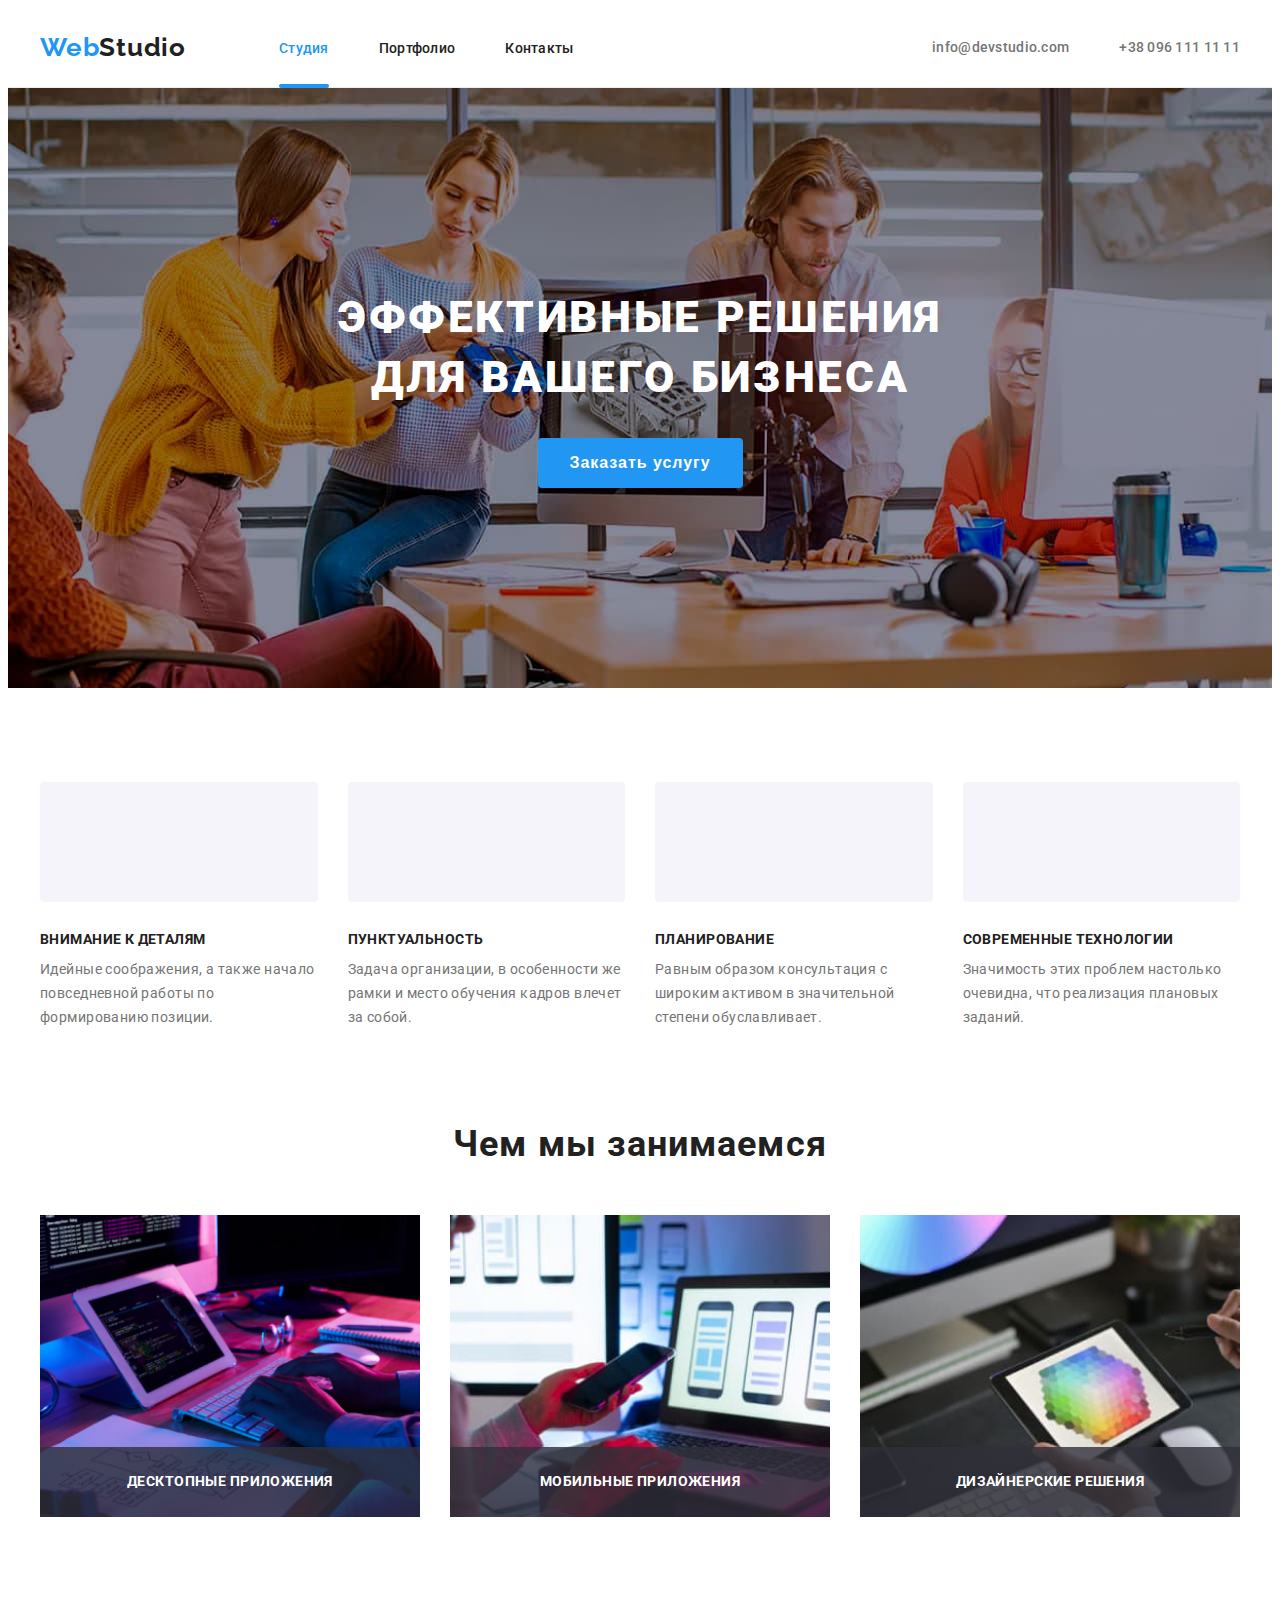
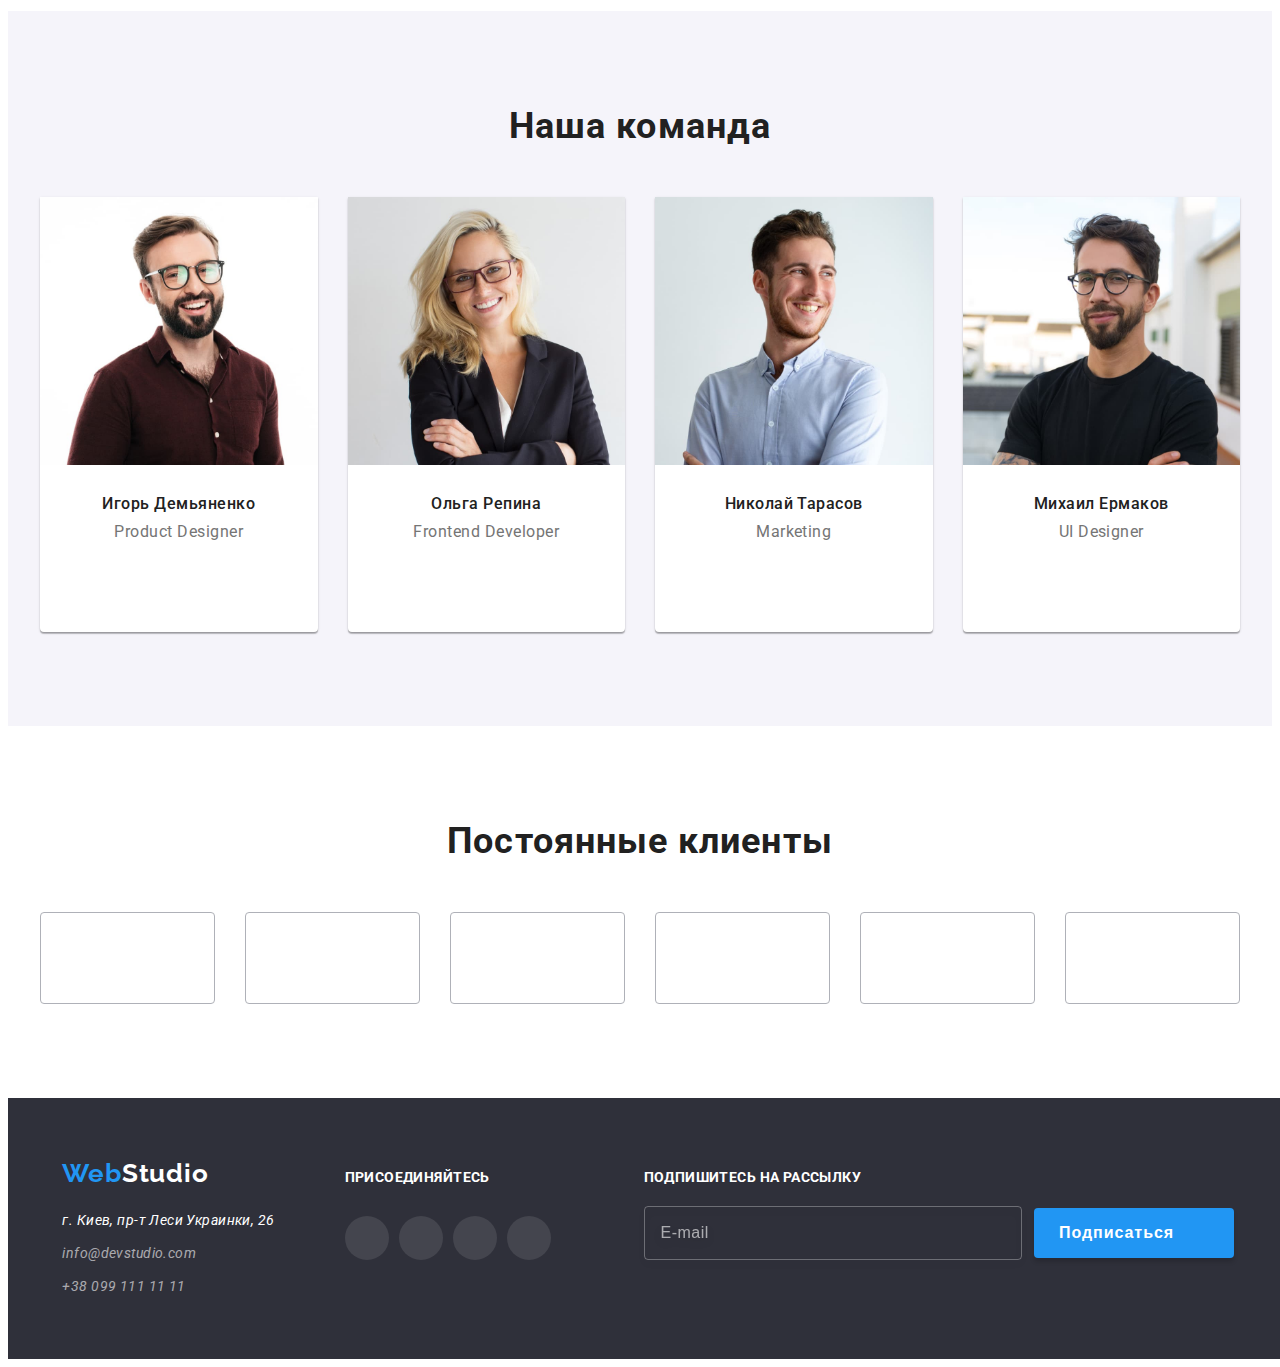
==== index.html @ 50c90273 "HW-08" ====
<!DOCTYPE html>
<html lang="ru">

<head>
    <meta charset="UTF-8">
    <meta http-equiv="X-UA-Compatible" content="IE=edge">
    <meta name="viewport" content="width=device-width, initial-scale=1.0">
    <title>Web Studio</title>
    <!-- Custom styles start -->
    <link rel="stylesheet" href="./CSS/main.min.css">
    <link rel="stylesheet" href="./CSS/styles.css">
    <!-- Custom styles end -->
    <!-- fonts start -->
    <link rel="preconnect" href="https://fonts.googleapis.com">
    <link rel="preconnect" href="https://fonts.gstatic.com" crossorigin>
    <link
        href="https://fonts.googleapis.com/css2?family=Raleway:wght@700&family=Roboto:wght@400;500;700;900&display=swap"
        rel="stylesheet">
    <!-- fonts end-->
    <!-- Normalizer start -->
    <link rel="stylesheet" href="https://cdnjs.cloudflare.com/ajax/libs/modern-normalize/1.1.0/modern-normalize.min.css"
        integrity="sha512-wpPYUAdjBVSE4KJnH1VR1HeZfpl1ub8YT/NKx4PuQ5NmX2tKuGu6U/JRp5y+Y8XG2tV+wKQpNHVUX03MfMFn9Q=="
        crossorigin="anonymous" referrerpolicy="no-referrer" />
    <!-- Normalizer end -->
</head>

<body data-body>

    <!-- HEADER -->
    <header class="header">
        <div class="header__container container">
            <a class="header__logo link logo" href="./index.html">Web<span class="header__span">Studio</span></a>
            <nav class="nav">
                <ul class="nav__list list">
                    <li class="nav__item">
                        <a class="nav__link nav__link--current link" href="index.html">Студия</a>
                    </li>
                    <li class="nav__item">
                        <a class="link nav__link" href="portfolio.html">Портфолио</a>
                    </li>
                    <li class="nav__item">
                        <a class="link nav__link" href="Контакты">Контакты</a>
                    </li>
                </ul>
            </nav>
            <ul class="contact list">
                <li class="contact__item">
                    <a class="contact__mail link" href="mailto:info@devstudio.com">
                        <svg class="contact__icon" width="16px" height="12px">
                            <use href="./images/navigation.svg#icon-mail">
                            </use>
                        </svg>
                        info@devstudio.com
                    </a>
                </li>
                <li class="contact__item">
                    <a class="contact__tel link" href="tel:+380961111111">
                        <svg class="contact__icon" width="10px" height="16px">
                            <use class href="./images//navigation.svg#icon-phone">
                            </use>
                        </svg>
                        +38 096 111 11 11
                    </a>
                </li>
            </ul>
            <button class="mobile-menu-btn" type="button" data-menu-button>
                <svg class="mobile-menu-icon" width="24" height="16">
                    <use class="mobile-menu-burger" href="./images/symbol.svg#burger-menu"></use>
                    <use class="mobile-menu-close" href="./images/symbol.svg#mobile-close-btn"></use>
                </svg>
            </button>

        <!-- Mobile menu-->
            <div class="mobile-menu" data-menu>
                <ul class="mobile-menu-nav list">
                    <li class="mobile-menu-nav-item">
                        <a class="current mobile-menu-nav-link link" href="index.html">Студія</a>
                    </li>
                    <li class="mobile-menu-nav-item">
                        <a class="mobile-menu-nav-link link" href="portfolio.html">Портфоліо</a>
                    </li>
                    <li class="mobile-menu-nav-item">
                        <a class="mobile-menu-nav-link link" href="">Контакти</a>
                    </li>
                </ul>
                <ul class="mobile-menu-contacts list">
                    <li class="mobile-menu-contacts-item">
                        <a class="mobile-menu-contacts-tel link" href="tel:+380961111111">+38 096 111 11 11</a>
                    </li>
                    <li class="mobile-menu-contacts-item">
                        <a class="mobile-menu-contacts-mail link" href="mailto:info@devstudio.com">info@devstudio.com</a>
                    </li>
                </ul>
                <ul class="mobile-menu-socials list">
                    <li class="mobile-menu-socials-item">
                        <a class="mobile-menu-socials-link link" href="">Instagram</a>
                    </li>
                    <li class="mobile-menu-socials-item">
                        <a class="mobile-menu-socials-link link" href="">Twitter</a>
                    </li>
                    <li class="mobile-menu-socials-item">
                        <a class="mobile-menu-socials-link link" href="">Facebook</a>
                    </li>
                    <li class="mobile-menu-socials-item">
                        <a class="mobile-menu-socials-link link" href="">LinkedIn</a>
                    </li>
                </ul>
            </div>
        </div>
    </header>
    <!-- MAIN CONTENT -->
    <main>
        <!-- HERO -->
        <section class="hero">
            <div class="container">
                <h1 class="hero__title">
                    Эффективные решения для вашего бизнеса
                </h1>
                <button class="btn hero__btn" type="button" data-modal-open>Заказать услугу</button>
            </div>
        </section>
        <!-- MODAL WINDOW -->
        <div class="backdrop is-hidden" data-modal>
            <div class="modal">
                <button class="modal__close-btn" type="button" data-modal-close>
                    <svg width="11" height="11">
                        <use href="./images/symbol.svg#icon-button-x"></use>
                    </svg>
                </button>
                <form class="modal__form form">
                    <strong class="form__title">Оставьте свои данные, мы вам перезвоним</strong>
                    <div class="form__field">
                        <label for="name" class="modal__label">Имя</label>
                        <div class="form__container">
                            <input type="text" name="name" id="name" class="form__input" autofocus>
                            <svg class="form__svg" width="12px" height="12px">
                                <use class="icon-name" href="./images/symbol.svg#icon-modal-name"></use>
                            </svg>
                        </div>
                    </div>
                    <div class="form__field">
                        <label for="tel" class="modal__label">Телефон</label>
                        <div class="form__container">
                            <input type="tel" name="tel" id="tel" class="form__input">
                            <svg class="form__svg" width="12px" height="12px">
                                <use class="icon-tel" href="./images/symbol.svg#icon-modal-tel"></use>
                            </svg>
                        </div>
                    </div>
                    <div class="form__field">
                        <label for="mail" class="modal__label">Почта</label>
                        <div class="form__container">
                            <input type="email" name="mail" id="mail" class="form__input">
                            <svg class="form__svg" width="12px" height="12px">
                                <use class="icon-email" href="./images/symbol.svg#icon-modal-mail"></use>
                            </svg>
                        </div>
                    </div>
                    <div class="form__field">
                        <label for="comment" class="modal__label">Комментарий</label>
                        <textarea name="comment" id="comment" rows="10" placeholder="Введите текст"
                            class="comment__item"></textarea>
                    </div>
                    <div class="modal__policy policy">
                        <label class="checkbox">
                            <input class="visually-hidden checkbox__input" type="checkbox" name="" value="" id="policy">
                            <span class="checkbox__container">
                                <svg class="checkbox__icon" width="11px" height="8px">
                                    <use href="./images/checkbox.svg#icon-checkbox" class=""></use>
                                </svg>
                            </span>
                            <span class="field-label">Соглашаюсь с рассылкой и принимаю <span class="agreements">Условия
                                    договора</span></span>
                        </label>
                    </div>
                    <div class="modal__submit">
                        <button type="submit" class="modal__button">Отправить</button>
                    </div>
                </form>
            </div>
        </div>
        <!-- BENEFITS -->
        <section class="benefits">
            <div class="benefits__container container">
                <ul class="benefits__list list card-set">
                    <li class="benefits__item card-set__item">
                        <a class="benefits__link link" href="" target="_blank" rel="noopener noreferrer" aria-label="">
                            <svg class="benefits__icon" width="70px" height="70px">
                                <use href="./images/benefits.svg#icon-antenna"></use>
                            </svg>
                        </a>
                        <div class="subtitle">
                            <h3 class="subtitle__title">Внимание к деталям</h3>
                            <p class="subtitle__text text">
                                Идейные соображения, а также начало повседневной работы по формированию позиции.
                            </p>
                        </div>
                    </li>

                    <li class="benefits__item card-set__item">
                        <a class="benefits__link link" href="" target="_blank" rel="noopener noreferrer" aria-label="">
                            <svg class="benefits__icon" width="70px" height="70px">
                                <use href="./images/benefits.svg#icon-clock"></use>
                            </svg>
                        </a>
                        <div class="subtitle">
                            <h3 class="subtitle__title">Пунктуальность</h3>
                            <p class="subtitle__text text">
                                Задача организации, в особенности же рамки и место обучения кадров влечет за собой.
                            </p>
                        </div>
                    </li>

                    <li class="benefits__item card-set__item">
                        <a class="benefits__link link" href="" target="_blank" rel="noopener noreferrer" aria-label="">
                            <svg class="benefits__icon" width="70px" height="70px">
                                <use href="./images/benefits.svg#icon-diagram"></use>
                            </svg>
                        </a>
                        <div class="subtitle">
                            <h3 class="subtitle__title">Планирование</h3>
                            <p class="subtitle__text text">
                                Равным образом консультация с широким активом в значительной степени обуславливает.
                            </p>
                        </div>
                    </li>

                    <li class="benefits__item card-set__item">
                        <a class="benefits__link link" href="" target="_blank" rel="noopener noreferrer" aria-label="">
                            <svg class="benefits__icon" width="70px" height="70px">
                                <use href="./images/benefits.svg#icon-astronaut"></use>
                            </svg>
                        </a>
                        <div class="subtitle">
                            <h3 class="subtitle__title">Современные технологии</h3>
                            <p class="subtitle__text text">
                                Значимость этих проблем настолько очевидна, что реализация плановых заданий.
                            </p>
                        </div>
                    </li>

                </ul>
            </div>
        </section>
        <!-- ABOUT -->
        <section class="about">
            <div class="container">
                <h2 class="about__title title">
                    Чем мы занимаемся
                </h2>
                <ul class="about__list list card-set">
                    <li class="about__item card-set__item">
                        <img src="./images/page1/body/main/what_we_are_doing/img.jpg" alt="верстка" width="370"
                            height="294">
                        <div class="about__overlay">
                            <p class="about__descr">
                                Десктопные приложения
                            </p>
                        </div>
                    </li>
                    <li class="about__item card-set__item">
                        <img src="./images/page1/body/main/what_we_are_doing/img1.jpg" alt="дизайн" width="370"
                            height="294">
                        <div class="about__overlay">
                            <p class="about__descr">
                                Мобильные приложения
                            </p>
                        </div>
                    </li>
                    <li class="about__item card-set__item">
                        <img src="./images/page1/body/main/what_we_are_doing/img3.jpg" alt="зовнішнє оформлення"
                            width="370" height="294">
                        <div class="about__overlay">
                            <p class="about__descr">
                                Дизайнерские решения
                            </p>
                        </div>
                    </li>
                </ul>
            </div>
        </section>
        <!-- TEAM -->
        <section class="team">
            <div class="container">
                <h2 class="team__title title">
                    Наша команда
                </h2>
                <ul class="team__list list card-set">
                    <li class="team__item card-set__item">
                        <img src="./images/page1/body/main/about_team/img4.jpg" alt="Игорь Демьяненко" width="270"
                            height="260">
                        <div class="team__wrapper">
                            <h3 class="team__subtitle">Игорь Демьяненко</h3>
                            <p class="team__descr" lang="en"> Product Designer</p>
                            <ul class="social-media list">
                                <li class="social-media__item">
                                    <a class="social-media__link link" href="" target="_blank" rel="noopener noreferrer"
                                        aria-label="instagram">
                                        <svg class="social-media__icon" width="20" height="20">
                                            <use href="./images/icons.svg#icon-instagram"></use>
                                        </svg>
                                    </a>
                                </li>
                                <li class="social-media__item">
                                    <a class="social-media__link link" href="http://" target="_blank"
                                        rel="noopener noreferrer" aria-label="twitter">
                                        <svg class="social-media__icon" width="20" height="20">
                                            <use href="./images/icons.svg#icon-twitter"></use>
                                        </svg>
                                    </a>
                                </li>
                                <li class="social-media__item">
                                    <a class="social-media__link link" href="http://" target="_blank"
                                        rel="noopener noreferrer" aria-label="facebook">
                                        <svg class="social-media__icon" width="20" height="20">
                                            <use href="./images/icons.svg#icon-facebook"></use>
                                        </svg>
                                    </a>
                                </li>
                                <li class="social-media__item">
                                    <a class="social-media__link link" href="http://" target="_blank"
                                        rel="noopener noreferrer" aria-label="linkedin">
                                        <svg class="social-media__icon" width="20" height="20">
                                            <use href="./images/icons.svg#icon-linkedin"></use>
                                        </svg>
                                    </a>
                                </li>
                            </ul>
                        </div>
                    </li>
                    <li class="team__item card-set__item">
                        <img src="./images/page1/body/main/about_team/img5.jpg" alt="Ольга Репин" width="270"
                            height="260">
                        <div class="team__wrapper">
                            <h3 class="team__subtitle">Ольга Репина</h3>
                            <p class="team__descr" lang="en">Frontend Developer</p>
                            <ul class="social-media list">
                                <li class="social-media__item">
                                    <a class="social-media__link link" href="" target="_blank" rel="noopener noreferrer"
                                        aria-label="instagram">
                                        <svg class="social-media__icon" width="20" height="20">
                                            <use href="./images/icons.svg#icon-instagram"></use>
                                        </svg>
                                    </a>
                                </li>
                                <li class="social-media__item">
                                    <a class="social-media__link link" href="http://" target="_blank"
                                        rel="noopener noreferrer" aria-label="twitter">
                                        <svg class="social-media__icon" width="20" height="20">
                                            <use href="./images/icons.svg#icon-twitter"></use>
                                        </svg>
                                    </a>
                                </li>
                                <li class="social-media__item">
                                    <a class="social-media__link link" href="http://" target="_blank"
                                        rel="noopener noreferrer" aria-label="facebook">
                                        <svg class="social-media__icon" width="20" height="20">
                                            <use href="./images/icons.svg#icon-facebook"></use>
                                        </svg>
                                    </a>
                                </li>
                                <li class="social-media__item">
                                    <a class="social-media__link link" href="http://" target="_blank"
                                        rel="noopener noreferrer" aria-label="linkedin">
                                        <svg class="social-media__icon" width="20" height="20">
                                            <use href="./images/icons.svg#icon-linkedin"></use>
                                        </svg>
                                    </a>
                                </li>
                            </ul>
                        </div>
                    </li>
                    <li class="team__item card-set__item">
                        <img src="./images/page1/body/main/about_team/img6.jpg" alt="Николай Тарасов" width="270"
                            height="260">
                        <div class="team__wrapper">
                            <h3 class="team__subtitle">Николай Тарасов</h3>
                            <p class="team__descr" lang="en">Marketing</p>
                            <ul class="social-media list">
                                <li class="social-media__item">
                                    <a class="social-media__link link" href="" target="_blank" rel="noopener noreferrer"
                                        aria-label="instagram">
                                        <svg class="social-media__icon" width="20" height="20">
                                            <use href="./images/icons.svg#icon-instagram"></use>
                                        </svg>
                                    </a>
                                </li>
                                <li class="social-media__item">
                                    <a class="social-media__link link" href="http://" target="_blank"
                                        rel="noopener noreferrer" aria-label="twitter">
                                        <svg class="social-media__icon" width="20" height="20">
                                            <use href="./images/icons.svg#icon-twitter"></use>
                                        </svg>
                                    </a>
                                </li>
                                <li class="social-media__item">
                                    <a class="social-media__link link" href="http://" target="_blank"
                                        rel="noopener noreferrer" aria-label="facebook">
                                        <svg class="social-media__icon" width="20" height="20">
                                            <use href="./images/icons.svg#icon-facebook"></use>
                                        </svg>
                                    </a>
                                </li>
                                <li class="social-media__item">
                                    <a class="social-media__link link" href="http://" target="_blank"
                                        rel="noopener noreferrer" aria-label="linkedin">
                                        <svg class="social-media__icon" width="20" height="20">
                                            <use href="./images/icons.svg#icon-linkedin"></use>
                                        </svg>
                                    </a>
                                </li>
                            </ul>
                        </div>
                    </li>
                    <li class="team__item card-set__item">
                        <img src="./images/page1/body/main/about_team/img7.jpg" alt="Михаил Ермаков" width="270"
                            height="260">
                        <div class="team__wrapper">
                            <h3 class="team__subtitle">Михаил Ермаков</h3>
                            <p class="team__descr" lang="en">UI Designer</p>
                            <ul class="social-media list">
                                <li class="social-media__item">
                                    <a class="social-media__link link" href="" target="_blank" rel="noopener noreferrer"
                                        aria-label="instagram">
                                        <svg class="social-media__icon" width="20" height="20">
                                            <use href="./images/icons.svg#icon-instagram"></use>
                                        </svg>
                                    </a>
                                </li>
                                <li class="social-media__item">
                                    <a class="social-media__link link" href="http://" target="_blank"
                                        rel="noopener noreferrer" aria-label="twitter">
                                        <svg class="social-media__icon" width="20" height="20">
                                            <use href="./images/icons.svg#icon-twitter"></use>
                                        </svg>
                                    </a>
                                </li>
                                <li class="social-media__item">
                                    <a class="social-media__link link" href="http://" target="_blank"
                                        rel="noopener noreferrer" aria-label="facebook">
                                        <svg class="social-media__icon" width="20" height="20">
                                            <use href="./images/icons.svg#icon-facebook"></use>
                                        </svg>
                                    </a>
                                </li>
                                <li class="social-media__item">
                                    <a class="social-media__link link" href="http://" target="_blank"
                                        rel="noopener noreferrer" aria-label="linkedin">
                                        <svg class="social-media__icon" width="20" height="20">
                                            <use href="./images/icons.svg#icon-linkedin"></use>
                                        </svg>
                                    </a>
                                </li>
                            </ul>
                        </div>
                    </li>
                </ul>
            </div>
        </section>
        <!-- CLIENTS -->
        <section class="clients">
            <div class="container">
                <h2 class="clients__title title">
                    Постоянные клиенты
                </h2>
                <ul class="clients__list list card-set">
                    <li class="clients__item card-set__item link">
                        <a class="clients__link link" href="" target="_blank" rel="noopener noreferrer" aria-label="">
                            <svg class="clients__icon" width="106px" height="60px">
                                <use href="./images/symbol.svg#icon-logo1"></use>
                            </svg>
                        </a>
                    </li>
                    <li class="clients__item card-set__item link">
                        <a class="clients__link link" href="" target="_blank" rel="noopener noreferrer" aria-label="">
                            <svg class="clients__icon" width="106px" height="60px">
                                <use href="./images/symbol.svg#icon-logo2"></use>
                            </svg>
                        </a>
                    </li>
                    <li class="clients__item card-set__item link">
                        <a class="clients__link link" href="" target="_blank" rel="noopener noreferrer" aria-label="">
                            <svg class="clients__icon" width="106px" height="60px">
                                <use href="./images/symbol.svg#icon-logo3"></use>
                            </svg>
                        </a>
                    </li>
                    <li class="clients__item card-set__item link">
                        <a class="clients__link link" href="" target="_blank" rel="noopener noreferrer" aria-label="">
                            <svg class="clients__icon" width="106px" height="60px">
                                <use href="./images/symbol.svg#icon-logo4"></use>
                            </svg>
                        </a>
                    </li>
                    <li class="clients__item card-set__item link">
                        <a class="clients__link link" href="" target="_blank" rel="noopener noreferrer" aria-label="">
                            <svg class="clients__icon" width="106px" height="60px">
                                <use href="./images/symbol.svg#icon-logo5"></use>
                            </svg>
                        </a>
                    </li>
                    <li class="clients__item card-set__item link">
                        <a class="clients__link link" href="" target="_blank" rel="noopener noreferrer" aria-label="">
                            <svg class="clients__icon" width="106px" height="60px">
                                <use href="./images/symbol.svg#icon-logo6"></use>
                            </svg>
                        </a>
                    </li>
                </ul>
            </div>
        </section>
        <script src="./JS/modal.js"></script>
        <script src="./JS/menu.js"></script>
    </main>
    <!-- FOOTER-->
    <footer class="footer">
        <div class="footer__container">
            <div class="footer__bg">
                <a class="footer__logo" href="./index.html">Web<span class="footer__span">Studio</span></a>
                <address class="address">
                    <ul class="address__list list">
                        <li class="address__item">
                            <a class="address__loc link" href="https://bit.ly/3pXMvUd" target="_blank"
                                rel="noopener noreferrer">
                                г. Киев, пр-т Леси Украинки, 26
                            </a>
                        </li>
                        <li class="address__item">
                            <a class="address__info link" href="mailto:info@devstudio.com">
                                info@devstudio.com
                            </a>
                        </li>
                        <li class="address__descr">
                            <a class="address__info link" href="tel:+380991111111">
                                +38 099 111 11 11
                            </a>
                        </li>
                    </ul>
                </address>
            </div>
            <div class="footer__social-media social-media">
                <h3 class="social-media__text">присоединяйтесь</h3>
                <ul class="social-media__list list">
                    <li class="social-media__item">
                        <a class="social-media__link link" href="" target="_blank" rel="noopener noreferrer"
                            aria-label="instagram">
                            <svg class="social-media__icon--white" width="20" height="20">
                                <use href="./images/icons.svg#icon-instagram"></use>
                            </svg>
                        </a>
                    </li>
                    <li class="social-media__item">
                        <a class="social-media__link link" href="" target="_blank" rel="noopener noreferrer"
                            aria-label="instagram">
                            <svg class="social-media__icon social-media__icon--white" width="20" height="20">
                                <use href="./images/icons.svg#icon-twitter"></use>
                            </svg>
                        </a>
                    </li>
                    <li class="social-media__item">
                        <a class="social-media__link link" href="" target="_blank" rel="noopener noreferrer"
                            aria-label="instagram">
                            <svg class="social-media__icon social-media__icon--white" width="20" height="20">
                                <use href="./images/icons.svg#icon-facebook"></use>
                            </svg>
                        </a>
                    </li>
                    <li class="social-media__item">
                        <a class="social-media__link link" href="" target="_blank" rel="noopener noreferrer"
                            aria-label="instagram">
                            <svg class="social-media__icon social-media__icon--white" width="20" height="20">
                                <use href="./images/icons.svg#icon-linkedin"></use>
                            </svg>
                        </a>
                    </li>
                </ul>
            </div>
            <form class="subscribe">
                <p class="subscribe__title">Подпишитесь на рассылку</p>
                <label class="subscribe__container">
                    <input type="email" class="subscribe__mail" placeholder="E-mail">
                    <div class="submit">
                        <button type="submit" class="submit__button">Подписаться</button>
                        <svg class="submit__icon" width="24px" height="24px">
                            <use href="./images/symbol.svg#icon-send"></use>
                        </svg>
                    </div>
                </label>
            </form>
        </div>
    </footer>
</body>

</html>
---- CSS/main.min.css ----
:root{--main-font: *Roboto*;--secondaty-font: font-family: "Raleway", sans-serif;font-family:"Roboto",sans-serif;--main-color: #212121;--second-color: #757575;--third-color: #2196F3;--bg-color-one: #2F303A;--bg-color-second: #2196F3;--items: 3;--indent: 30px;--anim-slow: 250ms cubic-bezier(0.4, 0, 0.2, 1) ease-in-out;--anim-fast: 250ms ease-in-out}.visually-hidden{position:absolute;white-space:nowrap;width:1px;height:1px;overflow:hidden;border:0;padding:0;clip:rect(0 0 0 0);-webkit-clip-path:inset(50%);clip-path:inset(50%);margin:-1px}.footer__container,.benefits__container,.header__container{width:1200px;padding-left:15px;padding-right:15px;margin-left:auto;margin-right:auto}body{font-family:"Roboto";font-style:normal}body.no-scroll{overflow:hidden}h1,h2,h3,h4,p{margin:0px}img{display:block;width:100%;height:auto}.link{text-decoration:none}.link:active{color:var(--third-color)}.list{list-style:none;margin:0px;padding:0px}.card-set{display:-webkit-box;display:-ms-flexbox;display:flex;-ms-flex-wrap:wrap;flex-wrap:wrap;gap:var(--indent)}.card-set__item{-ms-flex-preferred-size:calc((100% - var(--indent)*(var(--items) - 1))/var(--items));flex-basis:calc((100% - var(--indent)*(var(--items) - 1))/var(--items))}.container{width:100%;padding-left:15px;padding-right:15px;margin-left:auto;margin-right:auto}@media screen and (min-width: 480px){.container{max-width:480px}}@media screen and (min-width: 768px){.container{max-width:768px}}@media screen and (min-width: 1200px){.container{max-width:1200px}}.social-media{display:-webkit-box;display:-ms-flexbox;display:flex;-webkit-box-pack:center;-ms-flex-pack:center;justify-content:center;gap:10px}.social-media__link{display:-webkit-box;display:-ms-flexbox;display:flex;-webkit-box-align:center;-ms-flex-align:center;align-items:center;-webkit-box-pack:center;-ms-flex-pack:center;justify-content:center;background-color:#fff;border-radius:50%;width:44px;height:44px;-webkit-transition:background-color 250ms cubic-bezier(0.4, 0, 0.2, 1);transition:background-color 250ms cubic-bezier(0.4, 0, 0.2, 1)}.social-media__link:hover>.social-media__icon,.social-media__link:focus>.social-media__icon{fill:#fff}.social-media__icon{fill:#afb1b8}.social-media__link:hover,.social-media__link:focus{background-color:#2196f3}.social-media__text{font-weight:700;font-size:14px;line-height:1.14;letter-spacing:.03em;text-transform:uppercase;margin-bottom:20px;color:#fff}.social-media__link{display:-webkit-box;display:-ms-flexbox;display:flex;-webkit-box-align:center;-ms-flex-align:center;align-items:center;-webkit-box-pack:center;-ms-flex-pack:center;justify-content:center;background:rgba(255,255,255,.1);border-radius:50%;width:44px;height:44px;-webkit-transition:background-color 250ms cubic-bezier(0.4, 0, 0.2, 1);transition:background-color 250ms cubic-bezier(0.4, 0, 0.2, 1)}.social-media__link:hover .social-media__icon,.social-media__link:focus .social-media__icon{fill:#fff}.social-media__link:hover,.social-media__link:focus{background-color:#2196f3}.social-media__icon--white{fill:#fff}.social-media__list{display:-webkit-box;display:-ms-flexbox;display:flex;gap:10px}.contact{display:none;margin-left:auto;gap:30px}@media screen and (min-width: 768px){.contact{display:block}}@media screen and (min-width: 1200px){.contact{display:-webkit-box;display:-ms-flexbox;display:flex}}@media screen and (min-width: 768px){.contact__item:not(:last-child){margin-bottom:12px}}@media screen and (min-width: 1200px){.contact__item:not(:last-child){margin-bottom:0px}}.contact__tel{color:var(--second-color);font-weight:500;font-size:14px;line-height:1.14;letter-spacing:.02em;display:-webkit-box;display:-ms-flexbox;display:flex;-webkit-box-align:center;-ms-flex-align:center;align-items:center;gap:10px}.contact__mail{font-weight:500;font-size:14px;line-height:1.14;letter-spacing:.02em;color:#757575;display:-webkit-box;display:-ms-flexbox;display:flex;-webkit-box-align:center;-ms-flex-align:center;align-items:center;gap:10px}.contact__mail:hover .contact__icon,.contact__mail:focus .contact__icon{fill:#188ce8}.contact__tel:hover .contact__icon,.contact__tel:focus .contact__icon{fill:#188ce8}.contact__mail:hover,.contact__mail:focus{color:#188ce8}.contact__tel:hover,.contact__tel:focus{color:#188ce8}.backdrop{position:fixed;top:0;left:0;z-index:1000;width:100%;height:100%;background-color:rgba(55,57,63,.23);opacity:1;visibility:visible;pointer-events:initial;-webkit-transition:opacity 250ms cubic-bezier(0.4, 0, 0.2, 1),visibility 250ms cubic-bezier(0.4, 0, 0.2, 1);transition:opacity 250ms cubic-bezier(0.4, 0, 0.2, 1),visibility 250ms cubic-bezier(0.4, 0, 0.2, 1)}.backdrop.is-hidden{opacity:0;visibility:hidden;pointer-events:none}.modal{position:absolute;top:50%;left:50%;background-color:#fff;-webkit-transform:translate(-50%, -50%);transform:translate(-50%, -50%);min-width:528px;min-height:581px;-webkit-box-shadow:0px 1px 3px rgba(0,0,0,.12),0px 1px 1px rgba(0,0,0,.14),0px 2px 1px rgba(0,0,0,.2);box-shadow:0px 1px 3px rgba(0,0,0,.12),0px 1px 1px rgba(0,0,0,.14),0px 2px 1px rgba(0,0,0,.2);border-radius:4px}.modal__close-btn{position:absolute;top:20px;right:20px;display:-webkit-box;display:-ms-flexbox;display:flex;-webkit-box-align:center;-ms-flex-align:center;align-items:center;-webkit-box-pack:center;-ms-flex-pack:center;justify-content:center;-webkit-transform:translate(50%, -50%);transform:translate(50%, -50%);width:30px;height:30px;padding:0;background:#fff;border:1px solid rgba(0,0,0,.1);border-radius:50%;cursor:pointer;-webkit-transition:fill 250ms cubic-bezier(0.4, 0, 0.2, 1);transition:fill 250ms cubic-bezier(0.4, 0, 0.2, 1)}.modal__close-btn:hover{fill:#2196f3}.modal__form{display:-webkit-box;display:-ms-flexbox;display:flex;-webkit-box-orient:vertical;-webkit-box-direction:normal;-ms-flex-direction:column;flex-direction:column;padding:40px}.modal__label{margin-bottom:4px;font-weight:400;font-size:12px;line-height:1.17;letter-spacing:.01em;color:#757575}.modal__policy{display:-webkit-box;display:-ms-flexbox;display:flex;-webkit-box-align:center;-ms-flex-align:center;align-items:center;-webkit-box-pack:center;-ms-flex-pack:center;justify-content:center;margin-top:20px;margin-bottom:30px}.modal__submit{display:-webkit-box;display:-ms-flexbox;display:flex;-webkit-box-align:center;-ms-flex-align:center;align-items:center;text-align:center;margin-left:auto;margin-right:auto}.modal__button{width:200px;height:50px;left:700px;top:712px;cursor:pointer;font-weight:700;font-size:16px;line-height:1.87;letter-spacing:.06em;color:#fff;background:#2196f3;-webkit-box-shadow:0px 4px 4px rgba(0,0,0,.15);box-shadow:0px 4px 4px rgba(0,0,0,.15);border-radius:4px;border-color:#2196f3;border:rgba(0,0,0,0)}.form__field{display:-webkit-box;display:-ms-flexbox;display:flex;-webkit-box-orient:vertical;-webkit-box-direction:normal;-ms-flex-direction:column;flex-direction:column;margin-bottom:10px}.form__container{position:relative}.form__svg{position:absolute;top:50%;left:15px;-webkit-transform:translateY(-50%);transform:translateY(-50%)}.form__title{display:-webkit-box;display:-ms-flexbox;display:flex;-webkit-box-pack:center;-ms-flex-pack:center;justify-content:center;text-align:center;margin-bottom:18px;font-weight:700;font-size:20px;line-height:1.15;letter-spacing:.03em;color:#212121}.form__input{height:40px;width:100%;border:1px solid rgba(33,33,33,.2);border-radius:4px;padding-left:42px;outline:rgba(0,0,0,0);-webkit-transition:border-color 250ms cubic-bezier(0.4, 0, 0.2, 1);transition:border-color 250ms cubic-bezier(0.4, 0, 0.2, 1)}.form__input:focus+.form__svg{fill:#188ce8}.form__input:focus{border-color:#2196f3}textarea{resize:none}::-webkit-input-placeholder{font-weight:400;font-size:12px;line-height:1.17;letter-spacing:.01em;color:rgba(117,117,117,.5)}::-moz-placeholder{font-weight:400;font-size:12px;line-height:1.17;letter-spacing:.01em;color:rgba(117,117,117,.5)}:-ms-input-placeholder{font-weight:400;font-size:12px;line-height:1.17;letter-spacing:.01em;color:rgba(117,117,117,.5)}::-ms-input-placeholder{font-weight:400;font-size:12px;line-height:1.17;letter-spacing:.01em;color:rgba(117,117,117,.5)}::placeholder{font-weight:400;font-size:12px;line-height:1.17;letter-spacing:.01em;color:rgba(117,117,117,.5)}.comment__item{height:120px;padding:12px 16px;border:1px solid rgba(33,33,33,.2);border-radius:4px;outline:rgba(0,0,0,0)}.comment__item:focus{border-color:#2196f3}.field-label{font-weight:400;font-size:14px;line-height:1.7;letter-spacing:.03em;color:#757575}.agreements{color:#2196f3;text-decoration:underline;cursor:pointer}.checkbox{position:relative;display:-webkit-box;display:-ms-flexbox;display:flex;-webkit-box-align:center;-ms-flex-align:center;align-items:center}.checkbox__container{display:-webkit-inline-box;display:-ms-inline-flexbox;display:inline-flex;-webkit-box-pack:center;-ms-flex-pack:center;justify-content:center;-webkit-box-align:center;-ms-flex-align:center;align-items:center;margin-right:8px;width:16px;height:15px;outline:2px solid #212121;outline-offset:-2px;border-radius:2px;background-color:#fff;-webkit-transition:background-color 250ms,outline 250ms;transition:background-color 250ms,outline 250ms}.checkbox__input{margin-right:8px}.checkbox__input:checked+.checkbox__container{background-color:#2196f3;outline:rgba(0,0,0,0)}.mobile-menu-btn{background-color:rgba(0,0,0,0);border:none;width:40px;height:40px;display:-webkit-box;display:-ms-flexbox;display:flex;-webkit-box-align:center;-ms-flex-align:center;align-items:center;-webkit-box-pack:center;-ms-flex-pack:center;justify-content:center;margin-left:auto;z-index:10}@media screen and (min-width: 768px){.mobile-menu-btn{display:none}}.mobile-menu-close{opacity:0;-webkit-transition:500ms;transition:500ms}.mobile-menu-btn.is-open .mobile-menu-close{opacity:1}.mobile-menu-burger{-webkit-transition:500ms;transition:500ms}.mobile-menu-btn.is-open .mobile-menu-burger{opacity:0}.mobile-menu{position:fixed;top:0;left:0;width:100%;height:100vh;padding:48px 40px;background-color:#fff;z-index:1;-webkit-transition:-webkit-transform 500ms;transition:-webkit-transform 500ms;transition:transform 500ms;transition:transform 500ms, -webkit-transform 500ms;display:-webkit-box;display:-ms-flexbox;display:flex;-webkit-box-orient:vertical;-webkit-box-direction:normal;-ms-flex-direction:column;flex-direction:column;-webkit-transform:translateX(150%);transform:translateX(150%)}.mobile-menu.is-open{-webkit-transform:translateX(0);transform:translateX(0)}.mobile-menu-nav{display:-webkit-box;display:-ms-flexbox;display:flex;-webkit-box-orient:vertical;-webkit-box-direction:normal;-ms-flex-direction:column;flex-direction:column;margin-bottom:auto;gap:32px}.mobile-menu-contacts{margin-bottom:64px;display:-webkit-box;display:-ms-flexbox;display:flex;-webkit-box-orient:vertical;-webkit-box-direction:normal;-ms-flex-direction:column;flex-direction:column;gap:32px}.mobile-menu-socials{display:-webkit-box;display:-ms-flexbox;display:flex;-webkit-box-align:center;-ms-flex-align:center;align-items:center;-ms-flex-wrap:wrap;flex-wrap:wrap;gap:10px}.mobile-menu-socials-link{font-weight:500;font-size:18px;line-height:1.22;letter-spacing:.02em;color:#2196f3}.mobile-menu-socials-item:not(:last-child) .mobile-menu-socials-link{padding-right:10px;border-right:1px solid rgba(33,33,33,.2)}.mobile-menu-contacts-tel{font-weight:500;font-size:34px;line-height:1.18;letter-spacing:.02em;color:#2196f3}.mobile-menu-contacts-mail{font-weight:500;font-size:24px;line-height:1.17;letter-spacing:.02em;color:#757575}.mobile-menu-nav-item .mobile-menu-nav-link{font-weight:500;font-size:40px;line-height:1.18;letter-spacing:.02em;color:#212121}.mobile-menu-nav-item .current{color:#2196f3}.header{padding-top:24px;padding-bottom:24px;border-bottom:1px solid #ececec}.header__container{display:-webkit-box;display:-ms-flexbox;display:flex;-webkit-box-align:center;-ms-flex-align:center;align-items:center;-webkit-box-pack:center;-ms-flex-pack:center;justify-content:center}.header__logo{font-family:"Raleway";font-weight:700;font-size:26px;line-height:1.2;letter-spacing:.03em;color:var(--third-color);display:-webkit-box;display:-ms-flexbox;display:flex;margin-right:93px}.header__span{color:var(--main-color)}.nav{display:none}@media screen and (min-width: 768px){.nav{display:block}}.nav__list{display:-webkit-box;display:-ms-flexbox;display:flex;-webkit-box-align:center;-ms-flex-align:center;align-items:center;padding-left:0px}.nav__item:not(:last-child){margin-right:50px}.nav__link{color:var(--main-color);font-weight:500;font-size:14px;line-height:1.14;letter-spacing:.02em}.nav__link--current{position:relative;font-weight:500;font-size:14px;line-height:1.14;letter-spacing:.02em;color:#2196f3}.nav__link--current::after{content:"";position:absolute;bottom:0;left:0;-webkit-transform:translateY(32px);transform:translateY(32px);display:inline-block;width:100%;height:4px;background:#2196f3;border-radius:2px}.nav__link:hover,.nav__link:focus{font-weight:500;font-size:14px;line-height:1.14;letter-spacing:.02em;color:#188ce8}.hero{background-image:url(../images/page1/body/main/hero/bg-image.jpg),-webkit-gradient(linear, left top, right top, from(rgba(47, 48, 58, 0.4)), to(rgba(47, 48, 58, 0.4)));background-image:url(../images/page1/body/main/hero/bg-image.jpg),linear-gradient(to right, rgba(47, 48, 58, 0.4), rgba(47, 48, 58, 0.4));background-repeat:no-repeat;background-position:center;background-size:cover;background-color:rgba(47,48,58,.4);padding-top:200px;padding-bottom:200px;display:-webkit-box;display:-ms-flexbox;display:flex;-webkit-box-orient:vertical;-webkit-box-direction:normal;-ms-flex-direction:column;flex-direction:column;-webkit-box-align:center;-ms-flex-align:center;align-items:center;-webkit-box-pack:center;-ms-flex-pack:center;justify-content:center}.hero__title{font-family:"Roboto";font-style:normal;width:360px;font-weight:900;font-size:26px;line-height:1.6;text-align:center;letter-spacing:.06em;text-transform:uppercase;color:#fff;margin-left:auto;margin-right:auto;margin-bottom:30px}@media screen and (min-width: 1200px){.hero__title{width:696px;font-size:44px;line-height:1.36}}.hero__btn{cursor:pointer;background-color:var(--bg-color-second);border:rgba(0,0,0,0);border-radius:4px;color:#fff;font-weight:700;font-size:16px;line-height:1.87;letter-spacing:.06em;margin-left:auto;margin-right:auto;padding:10px 32px;display:-webkit-box;display:-ms-flexbox;display:flex}.benefits{padding:94px 0px}.benefits__list{display:-webkit-box;display:-ms-flexbox;display:flex;padding-left:0px;gap:30px;--items: 1}@media screen and (min-width: 768px){.benefits__list{--items: 2}}@media screen and (min-width: 1200px){.benefits__list{--items: 4}}.benefits__link{display:-webkit-box;display:-ms-flexbox;display:flex;-webkit-box-align:center;-ms-flex-align:center;align-items:center;-webkit-box-pack:center;-ms-flex-pack:center;justify-content:center;height:120px;background:#f5f4fa;border-radius:4px}.subtitle{margin-top:30px}.subtitle__title{font-weight:700;font-size:14px;line-height:1.14;letter-spacing:.03em;text-transform:uppercase;color:var(--main-color);margin-bottom:10px}@media screen and (max-width: 480px){.subtitle__title{display:-webkit-box;display:-ms-flexbox;display:flex;-webkit-box-pack:center;-ms-flex-pack:center;justify-content:center}}.subtitle__text{font-weight:400;font-size:14px;line-height:1.71;letter-spacing:.03em;color:var(--second-color);width:100%}.about{display:none;padding-bottom:94px}@media screen and (min-width: 1200px){.about{display:-webkit-box;display:-ms-flexbox;display:flex}}.about__title{font-weight:700;font-size:36px;line-height:1.16;text-align:center;letter-spacing:.03em;color:var(--main-color);margin-bottom:50px}.about__item{position:relative;overflow:hidden}.about__overlay{position:absolute;bottom:0;left:0;width:100%;height:70px;display:-webkit-box;display:-ms-flexbox;display:flex;-webkit-box-align:center;-ms-flex-align:center;align-items:center;-webkit-box-pack:center;-ms-flex-pack:center;justify-content:center;background:rgba(47,48,58,.8);-webkit-box-shadow:0px 4px 4px rgba(0,0,0,.25);box-shadow:0px 4px 4px rgba(0,0,0,.25)}.about__descr{font-family:"Roboto";font-style:normal;font-weight:700;font-size:14px;line-height:1.14;letter-spacing:.03em;text-transform:uppercase;color:#fff}.team{padding:94px 0px;background:#f5f4fa;display:-webkit-box;display:-ms-flexbox;display:flex;-webkit-box-align:center;-ms-flex-align:center;align-items:center;-webkit-box-pack:center;-ms-flex-pack:center;justify-content:center;-webkit-box-orient:vertical;-webkit-box-direction:normal;-ms-flex-direction:column;flex-direction:column}.team__title{font-weight:700;font-size:36px;line-height:.9;text-align:center;letter-spacing:.03em;color:var(--main-color);margin-bottom:50px}@media screen and (min-width: 768px){.team__title{line-height:.9}}@media screen and (min-width: 1200px){.team__title{line-height:1.17}}.team__item{background:#fff;-webkit-box-shadow:0px 1px 3px rgba(0,0,0,.12),0px 1px 1px rgba(0,0,0,.14),0px 2px 1px rgba(0,0,0,.2);box-shadow:0px 1px 3px rgba(0,0,0,.12),0px 1px 1px rgba(0,0,0,.14),0px 2px 1px rgba(0,0,0,.2);border-radius:0px 0px 4px 4px;--items: 1}@media screen and (min-width: 768px){.team__item{--items: 2}}@media screen and (min-width: 1200px){.team__item{--items: 4}}.team__wrapper{padding:30px 0px 30px 0px}.team__subtitle{font-weight:500;font-size:16px;line-height:1.18;text-align:center;letter-spacing:.03em;color:var(--main-color);margin-bottom:10px}.team__descr{margin-bottom:16px;font-weight:400;font-size:16px;line-height:1.18;text-align:center;letter-spacing:.03em;color:var(--second-color)}.clients{padding:94px 0px}.clients__title{font-weight:700;font-size:36px;line-height:.9;text-align:center;letter-spacing:.03em;color:#212121}@media screen and (min-width: 768px){.clients__title{line-height:.9}}@media screen and (min-width: 1200px){.clients__title{line-height:1.17}}.clients__list{display:-webkit-box;display:-ms-flexbox;display:flex;-webkit-box-pack:center;-ms-flex-pack:center;justify-content:center;--items: 2;gap:30px;margin-top:50px}@media screen and (min-width: 768px){.clients__list{--items: 3}}@media screen and (min-width: 1200px){.clients__list{--items: 6}}.clients__item{-webkit-box-sizing:border-box;box-sizing:border-box;margin:0px;border:1px solid #afb1b8;border-radius:4px;width:210px;height:92px}@media screen and (min-width: 768px){.clients__item{width:226px}}@media screen and (min-width: 1200px){.clients__item{width:170px}}.clients__icon{fill:#afb1b8;-webkit-transition:fill 250ms cubic-bezier(0.4, 0, 0.2, 1);transition:fill 250ms cubic-bezier(0.4, 0, 0.2, 1)}.clients__link{display:-webkit-box;display:-ms-flexbox;display:flex;-webkit-box-align:center;-ms-flex-align:center;align-items:center;-webkit-box-pack:center;-ms-flex-pack:center;justify-content:center;width:100%;height:100%}.clients__link:hover .clients__icon,.clients__link:focus .clients__icon{fill:#2196f3}.clients__item:hover>.clients__link,.clients__item:focus>.clients__link{border:1px solid #2196f3}.footer{background:var(--bg-color-one);padding:60px 0px;width:480px}@media screen and (min-width: 768px){.footer{width:768px}}@media screen and (min-width: 768px){.footer{width:100vw}}.footer__bg{display:-webkit-box;display:-ms-flexbox;display:flex;-webkit-box-orient:vertical;-webkit-box-direction:normal;-ms-flex-direction:column;flex-direction:column;-webkit-box-align:center;-ms-flex-align:center;align-items:center}@media screen and (min-width: 768px){.footer__bg{margin-right:165px}}@media screen and (min-width: 1200px){.footer__bg{margin-right:70px;-webkit-box-align:start;-ms-flex-align:start;align-items:flex-start}}.footer__logo{font-family:"Raleway";font-style:normal;text-decoration:none;font-weight:700;font-size:26px;line-height:1.19;letter-spacing:.03em;color:var(--third-color);margin-bottom:20px}.footer__container{display:-webkit-box;display:-ms-flexbox;display:flex;-webkit-box-align:center;-ms-flex-align:center;align-items:center;-webkit-box-pack:center;-ms-flex-pack:center;justify-content:center;-webkit-box-orient:vertical;-webkit-box-direction:normal;-ms-flex-direction:column;flex-direction:column;width:480px;gap:60px}@media screen and (min-width: 768px){.footer__container{width:768px;display:-webkit-box;display:-ms-flexbox;display:flex;-ms-flex-wrap:wrap;flex-wrap:wrap;-webkit-box-orient:horizontal;-webkit-box-direction:normal;-ms-flex-direction:row;flex-direction:row;-webkit-box-align:center;-ms-flex-align:center;align-items:center;-webkit-box-pack:center;-ms-flex-pack:center;justify-content:center}}@media screen and (min-width: 1200px){.footer__container{display:-webkit-box;display:-ms-flexbox;display:flex;-webkit-box-align:baseline;-ms-flex-align:baseline;align-items:baseline;-webkit-box-orient:horizontal;-webkit-box-direction:normal;-ms-flex-direction:row;flex-direction:row;width:1200px;gap:0}}.footer__social-media{display:-webkit-box;display:-ms-flexbox;display:flex;-webkit-box-orient:vertical;-webkit-box-direction:normal;-ms-flex-direction:column;flex-direction:column;-webkit-box-align:center;-ms-flex-align:center;align-items:center}@media screen and (min-width: 1200px){.footer__social-media{margin-right:93px;-webkit-box-align:start;-ms-flex-align:start;align-items:flex-start}}.footer__span{color:#fff}.address__list{display:-webkit-box;display:-ms-flexbox;display:flex;-webkit-box-orient:vertical;-webkit-box-direction:normal;-ms-flex-direction:column;flex-direction:column;-webkit-box-align:center;-ms-flex-align:center;align-items:center}@media screen and (min-width: 1200px){.address__list{-webkit-box-align:start;-ms-flex-align:start;align-items:flex-start}}.address__loc{font-weight:400;font-size:14px;line-height:1.71;letter-spacing:.03em;color:#fff}.address__info{font-weight:400;font-size:14px;line-height:1.71;letter-spacing:.03em;color:rgba(255,255,255,.6)}.address__item:not(:last-child){text-decoration:none;list-style:none;margin-bottom:9px}.subscribe{display:-webkit-box;display:-ms-flexbox;display:flex;-webkit-box-orient:vertical;-webkit-box-direction:normal;-ms-flex-direction:column;flex-direction:column;-webkit-box-align:center;-ms-flex-align:center;align-items:center}@media screen and (min-width: 1200px){.subscribe{display:block}}.subscribe__title{font-weight:700;font-size:14px;line-height:1.14;letter-spacing:.03em;text-transform:uppercase;color:#fff;margin-bottom:20px}.subscribe__container{display:-webkit-box;display:-ms-flexbox;display:flex;-webkit-box-orient:vertical;-webkit-box-direction:normal;-ms-flex-direction:column;flex-direction:column;-webkit-box-align:center;-ms-flex-align:center;align-items:center;gap:12px}@media screen and (min-width: 1200px){.subscribe__container{-webkit-box-orient:horizontal;-webkit-box-direction:normal;-ms-flex-direction:row;flex-direction:row}}.subscribe__mail{width:450px;height:50px;padding-left:16px;color:#fff;background-color:rgba(0,0,0,0);border:1px solid rgba(255,255,255,.3);-webkit-filter:drop-shadow(0px 4px 4px rgba(0, 0, 0, 0.15));filter:drop-shadow(0px 4px 4px rgba(0, 0, 0, 0.15));border-radius:4px}@media screen and (min-width: 1200px){.subscribe__mail{width:358px}}.subscribe__mail::-webkit-input-placeholder{font-weight:400;font-size:16px;line-height:1.25;display:-webkit-box;display:flex;-webkit-box-align:center;align-items:center;letter-spacing:.03em;color:rgba(255,255,255,.6)}.subscribe__mail::-moz-placeholder{font-weight:400;font-size:16px;line-height:1.25;display:flex;align-items:center;letter-spacing:.03em;color:rgba(255,255,255,.6)}.subscribe__mail:-ms-input-placeholder{font-weight:400;font-size:16px;line-height:1.25;display:-ms-flexbox;display:flex;-ms-flex-align:center;align-items:center;letter-spacing:.03em;color:rgba(255,255,255,.6)}.subscribe__mail::-ms-input-placeholder{font-weight:400;font-size:16px;line-height:1.25;display:-ms-flexbox;display:flex;-ms-flex-align:center;align-items:center;letter-spacing:.03em;color:rgba(255,255,255,.6)}.subscribe__mail::placeholder{font-weight:400;font-size:16px;line-height:1.25;display:-webkit-box;display:-ms-flexbox;display:flex;-webkit-box-align:center;-ms-flex-align:center;align-items:center;letter-spacing:.03em;color:rgba(255,255,255,.6)}.submit{position:relative;display:-webkit-box;display:-ms-flexbox;display:flex;-webkit-box-align:center;-ms-flex-align:center;align-items:center;-webkit-box-pack:center;-ms-flex-pack:center;justify-content:center;background-color:#2196f3;-webkit-box-shadow:0px 4px 4px rgba(0,0,0,.15);box-shadow:0px 4px 4px rgba(0,0,0,.15);border-radius:4px;cursor:pointer;width:200px;height:50px}.submit__button{width:100%;height:100%;padding-left:0;padding-right:34px;margin-left:auto;margin-right:auto;cursor:pointer;background-color:rgba(0,0,0,0);border:rgba(0,0,0,0);font-weight:700;font-size:16px;line-height:1.87;letter-spacing:.06em;color:#fff}.submit__icon{position:absolute;top:50%;right:13%;-webkit-transform:translateY(-50%);transform:translateY(-50%)}.portfolio{display:-webkit-box;display:-ms-flexbox;display:flex;-ms-flex-wrap:wrap;flex-wrap:wrap;-webkit-box-pack:center;-ms-flex-pack:center;justify-content:center;padding:100px 0px 94px 0px}.portfolio__list{--items: 1}@media screen and (min-width: 768px){.portfolio__list{--items: 2}}@media screen and (min-width: 1200px){.portfolio__list{--items: 3}}.portfolio__item{position:relative;width:370px;background:#fff;border:1px solid #eee;-webkit-box-orient:vertical;-webkit-box-direction:normal;-ms-flex-direction:column;flex-direction:column;overflow:hidden;min-height:404px}.portfolio__item:hover .overlay{-webkit-transform:translateY(0);transform:translateY(0);opacity:1}.portfolio__container{position:relative;height:294px;display:-webkit-box;display:-ms-flexbox;display:flex}@media screen and (min-width: 768px){.portfolio__container{width:354px}}@media screen and (min-width: 1200px){.portfolio__container{width:370px}}.portfolio__item:hover,.portfolio__item:focus{cursor:pointer;border:1px solid #eee;-webkit-box-shadow:0px 1px 1px rgba(0,0,0,.12),0px 4px 4px rgba(0,0,0,.06),1px 4px 6px rgba(0,0,0,.16);box-shadow:0px 1px 1px rgba(0,0,0,.12),0px 4px 4px rgba(0,0,0,.06),1px 4px 6px rgba(0,0,0,.16)}.filter{width:480px;display:-webkit-box;display:-ms-flexbox;display:flex;-ms-flex-wrap:wrap;flex-wrap:wrap;-webkit-box-pack:start;-ms-flex-pack:start;justify-content:flex-start;margin-bottom:50px;gap:8px}@media screen and (min-width: 768px){.filter{width:768px;-webkit-box-pack:center;-ms-flex-pack:center;justify-content:center;-ms-flex-wrap:nowrap;flex-wrap:nowrap}}@media screen and (min-width: 1200px){.filter{min-width:1200px;-webkit-box-pack:center;-ms-flex-pack:center;justify-content:center;-ms-flex-wrap:nowrap;flex-wrap:nowrap}}.filter__item{display:-webkit-box;display:-ms-flexbox;display:flex;-webkit-box-align:center;-ms-flex-align:center;align-items:center}.filter__btns:hover,.filter__btns:focus{cursor:pointer;font-family:"Roboto";font-weight:500;font-size:16px;line-height:1.62;text-align:center;letter-spacing:.03em;color:#fff;background-color:var(--bg-color-second);-webkit-box-shadow:0px 3px 1px rgba(0,0,0,.1),0px 1px 2px rgba(0,0,0,.08),0px 2px 2px rgba(0,0,0,.12);box-shadow:0px 3px 1px rgba(0,0,0,.1),0px 1px 2px rgba(0,0,0,.08),0px 2px 2px rgba(0,0,0,.12);border-radius:4px}.filter__btns{background:#f5f4fa;border-radius:4px;font-family:"Roboto";font-style:normal;font-weight:500;font-size:16px;line-height:1.6;text-align:center;letter-spacing:.03em;color:var(--main-color);border-color:#f5f4fa;padding:6px 22px;border:0px;margin-left:6px;-webkit-transition:background-color 250ms cubic-bezier(0.4, 0, 0.2, 1);transition:background-color 250ms cubic-bezier(0.4, 0, 0.2, 1)}.filter__btns--current{font-weight:500;font-size:16px;line-height:1.62;text-align:center;letter-spacing:.03em;color:#fff;background:var(--bg-color-second);-webkit-box-shadow:0px 3px 1px rgba(0,0,0,.1),0px 1px 2px rgba(0,0,0,.08),0px 2px 2px rgba(0,0,0,.12);box-shadow:0px 3px 1px rgba(0,0,0,.1),0px 1px 2px rgba(0,0,0,.08),0px 2px 2px rgba(0,0,0,.12);border-radius:4px}.overlay{position:absolute;top:0;left:0;-webkit-transform:translateY(100%);transform:translateY(100%);opacity:0;width:100%;height:100%;display:-webkit-box;display:-ms-flexbox;display:flex;-webkit-box-align:center;-ms-flex-align:center;align-items:center;-webkit-box-pack:center;-ms-flex-pack:center;justify-content:center;background:rgba(33,150,243,.9);padding:63px 24px;-webkit-transition:opacity 250ms cubic-bezier(0.4, 0, 0.2, 1),-webkit-transform 250ms cubic-bezier(0.4, 0, 0.2, 1);transition:opacity 250ms cubic-bezier(0.4, 0, 0.2, 1),-webkit-transform 250ms cubic-bezier(0.4, 0, 0.2, 1);transition:transform 250ms cubic-bezier(0.4, 0, 0.2, 1),opacity 250ms cubic-bezier(0.4, 0, 0.2, 1);transition:transform 250ms cubic-bezier(0.4, 0, 0.2, 1),opacity 250ms cubic-bezier(0.4, 0, 0.2, 1),-webkit-transform 250ms cubic-bezier(0.4, 0, 0.2, 1)}.overlay__subtitle{font-weight:400;font-size:18px;line-height:1.6;letter-spacing:.03em;color:#fff}.photo-card{position:relative;overflow:hidden;background-color:#fff;padding:20px 24px}.photo-card__title{font-weight:700;font-size:18px;line-height:2;letter-spacing:.06em;color:var(--main-color);display:-webkit-box;display:-ms-flexbox;display:flex}.photo-card__subtitle{font-weight:400;font-size:16px;line-height:1.87;letter-spacing:.03em;color:var(--second-color)}/*# sourceMappingURL=main.min.css.map */
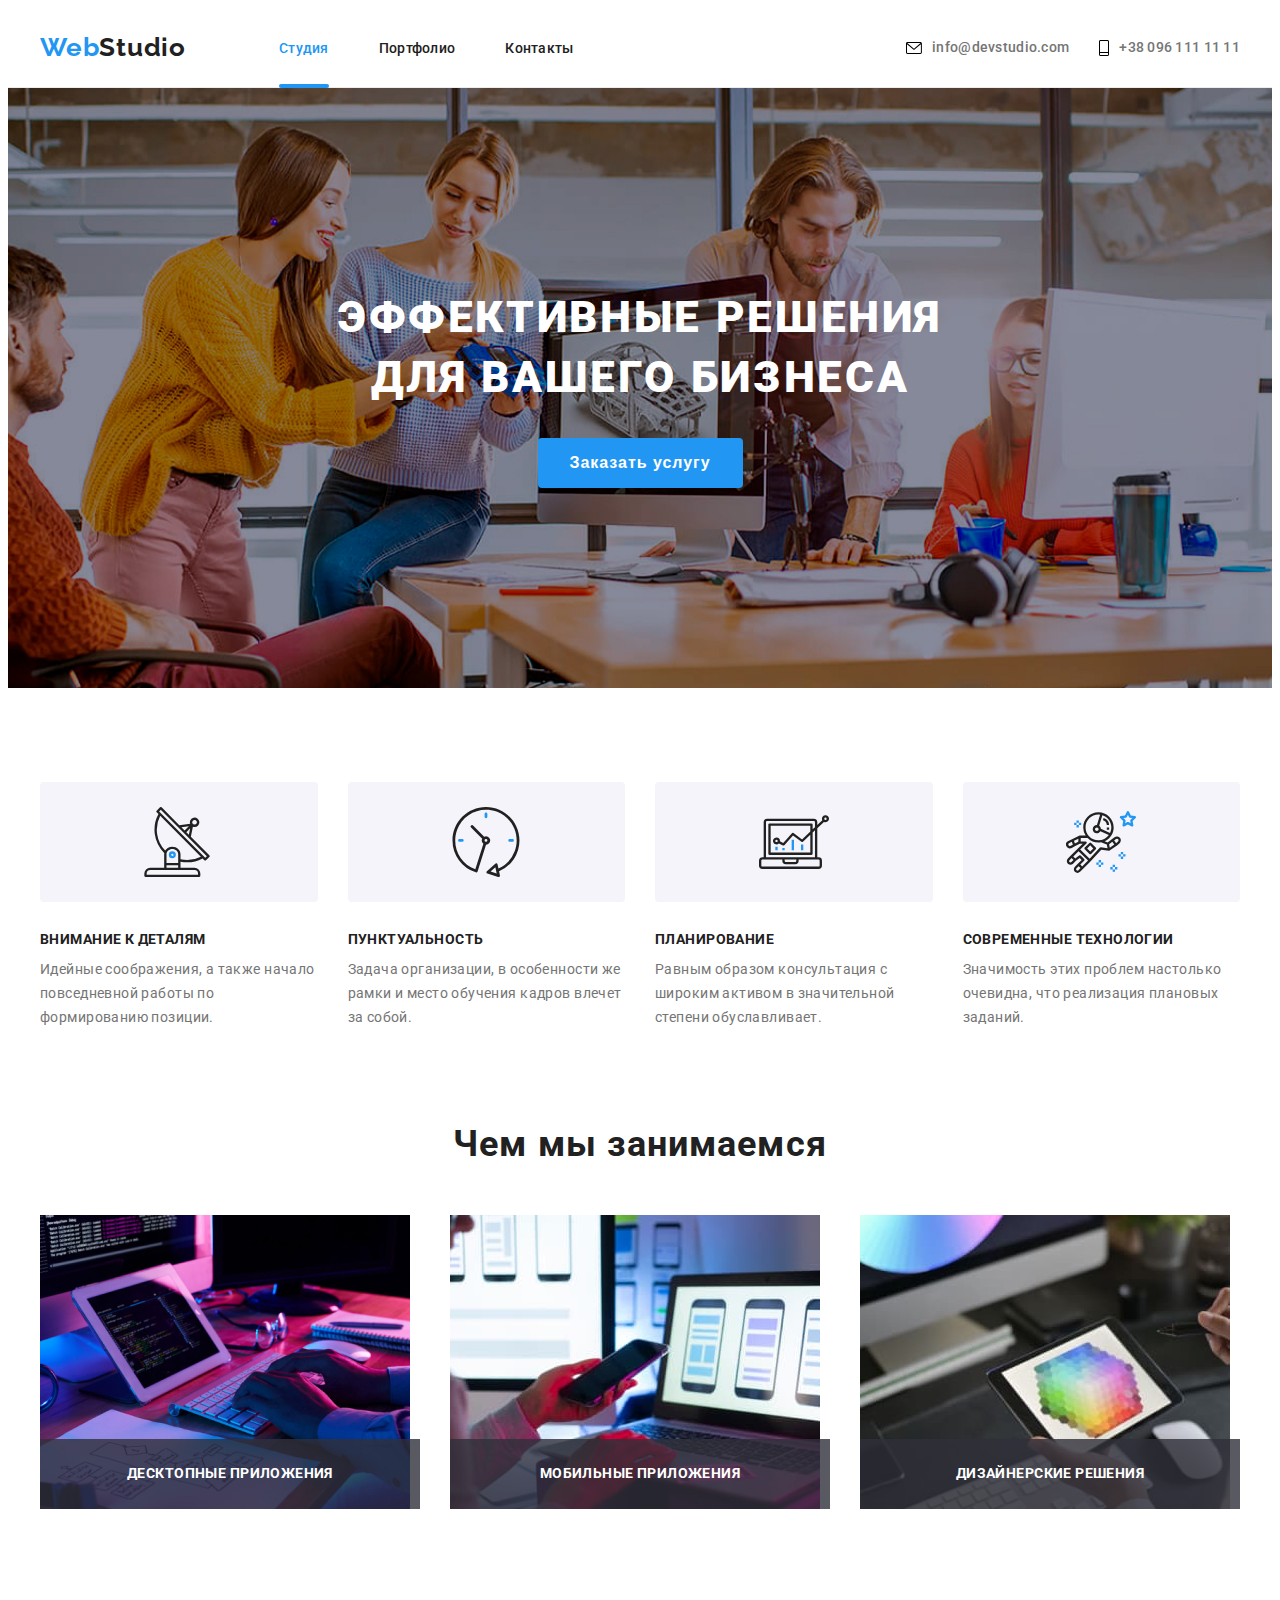
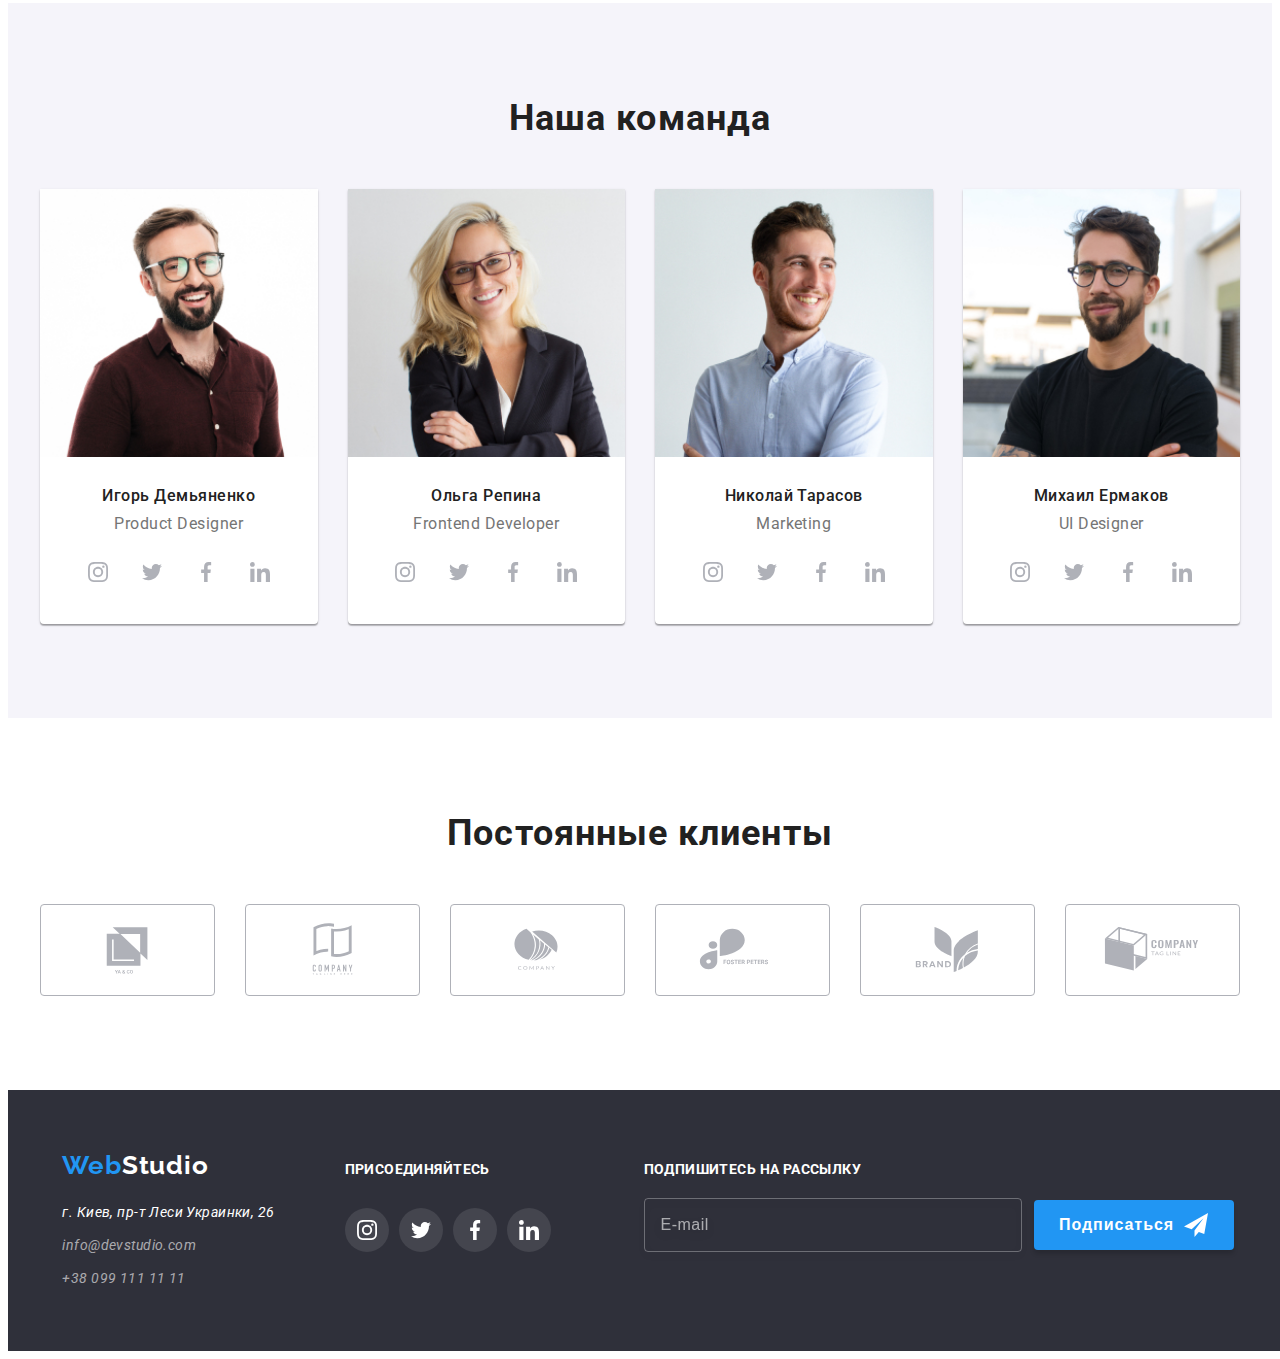
==== commit 981ce827: "picture" ====
--- a/index.html
+++ b/index.html
@@ -287,8 +287,30 @@
                 </h2>
                 <ul class="team__list list card-set">
                     <li class="team__item card-set__item">
-                        <img src="./images/page1/body/main/about_team/img4.jpg" alt="Игорь Демьяненко" width="270"
-                            height="260">
+                        <picture>
+                            <!-- desctop version -->
+                            <source 
+                                media="(min-width: 1200px)" 
+                                srcset="./images/team/img-1_L.jpg 1x, ./images/team/img-1_L@2x.jpg 2x"
+                                type="image/jpg"
+                            />
+
+                            <!-- tablet version -->
+                            <source 
+                                media="(min-width: 768px)" 
+                                srcset="./images/team/img-1_M.jpg 1x, ./images/team/img-1_M@2x.jpg 2x"
+                                type="image/jpg"
+                            />
+
+                             <!-- mobile version -->
+                            <source 
+                                media="(max-width: 767px)" 
+                                srcset="./images/team/img-1_S.jpg 1x, ./images/team/img-1_S@2x.jpg 2x"
+                                type="image/jpg"
+                            />
+                            <img src="./images/team/img-1_S.jpg" alt="Ольга Репин" width="450" height="460" />
+                        </picture>
+
                         <div class="team__wrapper">
                             <h3 class="team__subtitle">Игорь Демьяненко</h3>
                             <p class="team__descr" lang="en"> Product Designer</p>
@@ -329,8 +351,30 @@
                         </div>
                     </li>
                     <li class="team__item card-set__item">
-                        <img src="./images/page1/body/main/about_team/img5.jpg" alt="Ольга Репин" width="270"
-                            height="260">
+                        <picture>
+                            <!-- desctop version -->
+                            <source 
+                                media="(min-width: 1200px)" 
+                                srcset="./images/team/img-2_L.jpg 1x, ./images/team/img-2_L@2x.jpg 2x"
+                                type="image/jpg"
+                            />
+
+                            <!-- tablet version -->
+                            <source 
+                                media="(min-width: 768px)" 
+                                srcset="./images/team/img-2_M.jpg 1x, ./images/team/img-2_M@2x.jpg 2x"
+                                type="image/jpg"
+                            />
+
+                             <!-- mobile version -->
+                            <source 
+                                media="(max-width: 767px)" 
+                                srcset="./images/team/img-2_S.jpg 1x, ./images/team/img-2_S@2x.jpg 2x"
+                                type="image/jpg"
+                            />
+                            <img src="./images/team/img-2_S.jpg" alt="Ольга Репин" width="450" height="460" />
+                        </picture>
+                        
                         <div class="team__wrapper">
                             <h3 class="team__subtitle">Ольга Репина</h3>
                             <p class="team__descr" lang="en">Frontend Developer</p>
@@ -371,8 +415,30 @@
                         </div>
                     </li>
                     <li class="team__item card-set__item">
-                        <img src="./images/page1/body/main/about_team/img6.jpg" alt="Николай Тарасов" width="270"
-                            height="260">
+                        <picture>
+                            <!-- desctop version -->
+                            <source 
+                                media="(min-width: 1200px)" 
+                                srcset="./images/team/img-3_L.jpg 1x, ./images/team/img-3_L@2x.jpg 2x"
+                                type="image/jpg"
+                            />
+
+                            <!-- tablet version -->
+                            <source 
+                                media="(min-width: 768px)" 
+                                srcset="./images/team/img-3_M.jpg 1x, ./images/team/img-3_M@2x.jpg 2x"
+                                type="image/jpg"
+                            />
+
+                             <!-- mobile version -->
+                            <source 
+                                media="(max-width: 767px)" 
+                                srcset="./images/team/img-3_S.jpg 1x, ./images/team/img-3_S@2x.jpg 2x"
+                                type="image/jpg"
+                            />
+                            <img src="./images/team/img-3_S.jpg" alt="Ольга Репин" width="450" height="460" />
+                        </picture>
+                        
                         <div class="team__wrapper">
                             <h3 class="team__subtitle">Николай Тарасов</h3>
                             <p class="team__descr" lang="en">Marketing</p>
@@ -413,8 +479,30 @@
                         </div>
                     </li>
                     <li class="team__item card-set__item">
-                        <img src="./images/page1/body/main/about_team/img7.jpg" alt="Михаил Ермаков" width="270"
-                            height="260">
+                        <picture>
+                            <!-- desctop version -->
+                            <source 
+                                media="(min-width: 1200px)" 
+                                srcset="./images/team/img-4_L.jpg 1x, ./images/team/img-4_L@2x.jpg 2x"
+                                type="image/jpg"
+                            />
+
+                            <!-- tablet version -->
+                            <source 
+                                media="(min-width: 768px)" 
+                                srcset="./images/team/img-4_M.jpg 1x, ./images/team/img-4_M@2x.jpg 2x"
+                                type="image/jpg"
+                            />
+
+                             <!-- mobile version -->
+                            <source 
+                                media="(max-width: 767px)" 
+                                srcset="./images/team/img-4_S.jpg 1x, ./images/team/img-4_S@2x.jpg 2x"
+                                type="image/jpg"
+                            />
+                            <img src="./images/team/img-4_S.jpg" alt="Ольга Репин" width="450" height="460" />
+                        </picture>
+                        
                         <div class="team__wrapper">
                             <h3 class="team__subtitle">Михаил Ермаков</h3>
                             <p class="team__descr" lang="en">UI Designer</p>
--- a/CSS/main.min.css
+++ b/CSS/main.min.css
@@ -1 +1 @@
-:root{--main-font: *Roboto*;--secondaty-font: font-family: "Raleway", sans-serif;font-family:"Roboto",sans-serif;--main-color: #212121;--second-color: #757575;--third-color: #2196F3;--bg-color-one: #2F303A;--bg-color-second: #2196F3;--items: 3;--indent: 30px;--anim-slow: 250ms cubic-bezier(0.4, 0, 0.2, 1) ease-in-out;--anim-fast: 250ms ease-in-out}.visually-hidden{position:absolute;white-space:nowrap;width:1px;height:1px;overflow:hidden;border:0;padding:0;clip:rect(0 0 0 0);-webkit-clip-path:inset(50%);clip-path:inset(50%);margin:-1px}.footer__container,.benefits__container,.header__container{width:1200px;padding-left:15px;padding-right:15px;margin-left:auto;margin-right:auto}body{font-family:"Roboto";font-style:normal}body.no-scroll{overflow:hidden}h1,h2,h3,h4,p{margin:0px}img{display:block;width:100%;height:auto}.link{text-decoration:none}.link:active{color:var(--third-color)}.list{list-style:none;margin:0px;padding:0px}.card-set{display:-webkit-box;display:-ms-flexbox;display:flex;-ms-flex-wrap:wrap;flex-wrap:wrap;gap:var(--indent)}.card-set__item{-ms-flex-preferred-size:calc((100% - var(--indent)*(var(--items) - 1))/var(--items));flex-basis:calc((100% - var(--indent)*(var(--items) - 1))/var(--items))}.container{width:100%;padding-left:15px;padding-right:15px;margin-left:auto;margin-right:auto}@media screen and (min-width: 480px){.container{max-width:480px}}@media screen and (min-width: 768px){.container{max-width:768px}}@media screen and (min-width: 1200px){.container{max-width:1200px}}.social-media{display:-webkit-box;display:-ms-flexbox;display:flex;-webkit-box-pack:center;-ms-flex-pack:center;justify-content:center;gap:10px}.social-media__link{display:-webkit-box;display:-ms-flexbox;display:flex;-webkit-box-align:center;-ms-flex-align:center;align-items:center;-webkit-box-pack:center;-ms-flex-pack:center;justify-content:center;background-color:#fff;border-radius:50%;width:44px;height:44px;-webkit-transition:background-color 250ms cubic-bezier(0.4, 0, 0.2, 1);transition:background-color 250ms cubic-bezier(0.4, 0, 0.2, 1)}.social-media__link:hover>.social-media__icon,.social-media__link:focus>.social-media__icon{fill:#fff}.social-media__icon{fill:#afb1b8}.social-media__link:hover,.social-media__link:focus{background-color:#2196f3}.social-media__text{font-weight:700;font-size:14px;line-height:1.14;letter-spacing:.03em;text-transform:uppercase;margin-bottom:20px;color:#fff}.social-media__link{display:-webkit-box;display:-ms-flexbox;display:flex;-webkit-box-align:center;-ms-flex-align:center;align-items:center;-webkit-box-pack:center;-ms-flex-pack:center;justify-content:center;background:rgba(255,255,255,.1);border-radius:50%;width:44px;height:44px;-webkit-transition:background-color 250ms cubic-bezier(0.4, 0, 0.2, 1);transition:background-color 250ms cubic-bezier(0.4, 0, 0.2, 1)}.social-media__link:hover .social-media__icon,.social-media__link:focus .social-media__icon{fill:#fff}.social-media__link:hover,.social-media__link:focus{background-color:#2196f3}.social-media__icon--white{fill:#fff}.social-media__list{display:-webkit-box;display:-ms-flexbox;display:flex;gap:10px}.contact{display:none;margin-left:auto;gap:30px}@media screen and (min-width: 768px){.contact{display:block}}@media screen and (min-width: 1200px){.contact{display:-webkit-box;display:-ms-flexbox;display:flex}}@media screen and (min-width: 768px){.contact__item:not(:last-child){margin-bottom:12px}}@media screen and (min-width: 1200px){.contact__item:not(:last-child){margin-bottom:0px}}.contact__tel{color:var(--second-color);font-weight:500;font-size:14px;line-height:1.14;letter-spacing:.02em;display:-webkit-box;display:-ms-flexbox;display:flex;-webkit-box-align:center;-ms-flex-align:center;align-items:center;gap:10px}.contact__mail{font-weight:500;font-size:14px;line-height:1.14;letter-spacing:.02em;color:#757575;display:-webkit-box;display:-ms-flexbox;display:flex;-webkit-box-align:center;-ms-flex-align:center;align-items:center;gap:10px}.contact__mail:hover .contact__icon,.contact__mail:focus .contact__icon{fill:#188ce8}.contact__tel:hover .contact__icon,.contact__tel:focus .contact__icon{fill:#188ce8}.contact__mail:hover,.contact__mail:focus{color:#188ce8}.contact__tel:hover,.contact__tel:focus{color:#188ce8}.backdrop{position:fixed;top:0;left:0;z-index:1000;width:100%;height:100%;background-color:rgba(55,57,63,.23);opacity:1;visibility:visible;pointer-events:initial;-webkit-transition:opacity 250ms cubic-bezier(0.4, 0, 0.2, 1),visibility 250ms cubic-bezier(0.4, 0, 0.2, 1);transition:opacity 250ms cubic-bezier(0.4, 0, 0.2, 1),visibility 250ms cubic-bezier(0.4, 0, 0.2, 1)}.backdrop.is-hidden{opacity:0;visibility:hidden;pointer-events:none}.modal{position:absolute;top:50%;left:50%;background-color:#fff;-webkit-transform:translate(-50%, -50%);transform:translate(-50%, -50%);min-width:528px;min-height:581px;-webkit-box-shadow:0px 1px 3px rgba(0,0,0,.12),0px 1px 1px rgba(0,0,0,.14),0px 2px 1px rgba(0,0,0,.2);box-shadow:0px 1px 3px rgba(0,0,0,.12),0px 1px 1px rgba(0,0,0,.14),0px 2px 1px rgba(0,0,0,.2);border-radius:4px}.modal__close-btn{position:absolute;top:20px;right:20px;display:-webkit-box;display:-ms-flexbox;display:flex;-webkit-box-align:center;-ms-flex-align:center;align-items:center;-webkit-box-pack:center;-ms-flex-pack:center;justify-content:center;-webkit-transform:translate(50%, -50%);transform:translate(50%, -50%);width:30px;height:30px;padding:0;background:#fff;border:1px solid rgba(0,0,0,.1);border-radius:50%;cursor:pointer;-webkit-transition:fill 250ms cubic-bezier(0.4, 0, 0.2, 1);transition:fill 250ms cubic-bezier(0.4, 0, 0.2, 1)}.modal__close-btn:hover{fill:#2196f3}.modal__form{display:-webkit-box;display:-ms-flexbox;display:flex;-webkit-box-orient:vertical;-webkit-box-direction:normal;-ms-flex-direction:column;flex-direction:column;padding:40px}.modal__label{margin-bottom:4px;font-weight:400;font-size:12px;line-height:1.17;letter-spacing:.01em;color:#757575}.modal__policy{display:-webkit-box;display:-ms-flexbox;display:flex;-webkit-box-align:center;-ms-flex-align:center;align-items:center;-webkit-box-pack:center;-ms-flex-pack:center;justify-content:center;margin-top:20px;margin-bottom:30px}.modal__submit{display:-webkit-box;display:-ms-flexbox;display:flex;-webkit-box-align:center;-ms-flex-align:center;align-items:center;text-align:center;margin-left:auto;margin-right:auto}.modal__button{width:200px;height:50px;left:700px;top:712px;cursor:pointer;font-weight:700;font-size:16px;line-height:1.87;letter-spacing:.06em;color:#fff;background:#2196f3;-webkit-box-shadow:0px 4px 4px rgba(0,0,0,.15);box-shadow:0px 4px 4px rgba(0,0,0,.15);border-radius:4px;border-color:#2196f3;border:rgba(0,0,0,0)}.form__field{display:-webkit-box;display:-ms-flexbox;display:flex;-webkit-box-orient:vertical;-webkit-box-direction:normal;-ms-flex-direction:column;flex-direction:column;margin-bottom:10px}.form__container{position:relative}.form__svg{position:absolute;top:50%;left:15px;-webkit-transform:translateY(-50%);transform:translateY(-50%)}.form__title{display:-webkit-box;display:-ms-flexbox;display:flex;-webkit-box-pack:center;-ms-flex-pack:center;justify-content:center;text-align:center;margin-bottom:18px;font-weight:700;font-size:20px;line-height:1.15;letter-spacing:.03em;color:#212121}.form__input{height:40px;width:100%;border:1px solid rgba(33,33,33,.2);border-radius:4px;padding-left:42px;outline:rgba(0,0,0,0);-webkit-transition:border-color 250ms cubic-bezier(0.4, 0, 0.2, 1);transition:border-color 250ms cubic-bezier(0.4, 0, 0.2, 1)}.form__input:focus+.form__svg{fill:#188ce8}.form__input:focus{border-color:#2196f3}textarea{resize:none}::-webkit-input-placeholder{font-weight:400;font-size:12px;line-height:1.17;letter-spacing:.01em;color:rgba(117,117,117,.5)}::-moz-placeholder{font-weight:400;font-size:12px;line-height:1.17;letter-spacing:.01em;color:rgba(117,117,117,.5)}:-ms-input-placeholder{font-weight:400;font-size:12px;line-height:1.17;letter-spacing:.01em;color:rgba(117,117,117,.5)}::-ms-input-placeholder{font-weight:400;font-size:12px;line-height:1.17;letter-spacing:.01em;color:rgba(117,117,117,.5)}::placeholder{font-weight:400;font-size:12px;line-height:1.17;letter-spacing:.01em;color:rgba(117,117,117,.5)}.comment__item{height:120px;padding:12px 16px;border:1px solid rgba(33,33,33,.2);border-radius:4px;outline:rgba(0,0,0,0)}.comment__item:focus{border-color:#2196f3}.field-label{font-weight:400;font-size:14px;line-height:1.7;letter-spacing:.03em;color:#757575}.agreements{color:#2196f3;text-decoration:underline;cursor:pointer}.checkbox{position:relative;display:-webkit-box;display:-ms-flexbox;display:flex;-webkit-box-align:center;-ms-flex-align:center;align-items:center}.checkbox__container{display:-webkit-inline-box;display:-ms-inline-flexbox;display:inline-flex;-webkit-box-pack:center;-ms-flex-pack:center;justify-content:center;-webkit-box-align:center;-ms-flex-align:center;align-items:center;margin-right:8px;width:16px;height:15px;outline:2px solid #212121;outline-offset:-2px;border-radius:2px;background-color:#fff;-webkit-transition:background-color 250ms,outline 250ms;transition:background-color 250ms,outline 250ms}.checkbox__input{margin-right:8px}.checkbox__input:checked+.checkbox__container{background-color:#2196f3;outline:rgba(0,0,0,0)}.mobile-menu-btn{background-color:rgba(0,0,0,0);border:none;width:40px;height:40px;display:-webkit-box;display:-ms-flexbox;display:flex;-webkit-box-align:center;-ms-flex-align:center;align-items:center;-webkit-box-pack:center;-ms-flex-pack:center;justify-content:center;margin-left:auto;z-index:10}@media screen and (min-width: 768px){.mobile-menu-btn{display:none}}.mobile-menu-close{opacity:0;-webkit-transition:500ms;transition:500ms}.mobile-menu-btn.is-open .mobile-menu-close{opacity:1}.mobile-menu-burger{-webkit-transition:500ms;transition:500ms}.mobile-menu-btn.is-open .mobile-menu-burger{opacity:0}.mobile-menu{position:fixed;top:0;left:0;width:100%;height:100vh;padding:48px 40px;background-color:#fff;z-index:1;-webkit-transition:-webkit-transform 500ms;transition:-webkit-transform 500ms;transition:transform 500ms;transition:transform 500ms, -webkit-transform 500ms;display:-webkit-box;display:-ms-flexbox;display:flex;-webkit-box-orient:vertical;-webkit-box-direction:normal;-ms-flex-direction:column;flex-direction:column;-webkit-transform:translateX(150%);transform:translateX(150%)}.mobile-menu.is-open{-webkit-transform:translateX(0);transform:translateX(0)}.mobile-menu-nav{display:-webkit-box;display:-ms-flexbox;display:flex;-webkit-box-orient:vertical;-webkit-box-direction:normal;-ms-flex-direction:column;flex-direction:column;margin-bottom:auto;gap:32px}.mobile-menu-contacts{margin-bottom:64px;display:-webkit-box;display:-ms-flexbox;display:flex;-webkit-box-orient:vertical;-webkit-box-direction:normal;-ms-flex-direction:column;flex-direction:column;gap:32px}.mobile-menu-socials{display:-webkit-box;display:-ms-flexbox;display:flex;-webkit-box-align:center;-ms-flex-align:center;align-items:center;-ms-flex-wrap:wrap;flex-wrap:wrap;gap:10px}.mobile-menu-socials-link{font-weight:500;font-size:18px;line-height:1.22;letter-spacing:.02em;color:#2196f3}.mobile-menu-socials-item:not(:last-child) .mobile-menu-socials-link{padding-right:10px;border-right:1px solid rgba(33,33,33,.2)}.mobile-menu-contacts-tel{font-weight:500;font-size:34px;line-height:1.18;letter-spacing:.02em;color:#2196f3}.mobile-menu-contacts-mail{font-weight:500;font-size:24px;line-height:1.17;letter-spacing:.02em;color:#757575}.mobile-menu-nav-item .mobile-menu-nav-link{font-weight:500;font-size:40px;line-height:1.18;letter-spacing:.02em;color:#212121}.mobile-menu-nav-item .current{color:#2196f3}.header{padding-top:24px;padding-bottom:24px;border-bottom:1px solid #ececec}.header__container{display:-webkit-box;display:-ms-flexbox;display:flex;-webkit-box-align:center;-ms-flex-align:center;align-items:center;-webkit-box-pack:center;-ms-flex-pack:center;justify-content:center}.header__logo{font-family:"Raleway";font-weight:700;font-size:26px;line-height:1.2;letter-spacing:.03em;color:var(--third-color);display:-webkit-box;display:-ms-flexbox;display:flex;margin-right:93px}.header__span{color:var(--main-color)}.nav{display:none}@media screen and (min-width: 768px){.nav{display:block}}.nav__list{display:-webkit-box;display:-ms-flexbox;display:flex;-webkit-box-align:center;-ms-flex-align:center;align-items:center;padding-left:0px}.nav__item:not(:last-child){margin-right:50px}.nav__link{color:var(--main-color);font-weight:500;font-size:14px;line-height:1.14;letter-spacing:.02em}.nav__link--current{position:relative;font-weight:500;font-size:14px;line-height:1.14;letter-spacing:.02em;color:#2196f3}.nav__link--current::after{content:"";position:absolute;bottom:0;left:0;-webkit-transform:translateY(32px);transform:translateY(32px);display:inline-block;width:100%;height:4px;background:#2196f3;border-radius:2px}.nav__link:hover,.nav__link:focus{font-weight:500;font-size:14px;line-height:1.14;letter-spacing:.02em;color:#188ce8}.hero{background-image:url(../images/page1/body/main/hero/bg-image.jpg),-webkit-gradient(linear, left top, right top, from(rgba(47, 48, 58, 0.4)), to(rgba(47, 48, 58, 0.4)));background-image:url(../images/page1/body/main/hero/bg-image.jpg),linear-gradient(to right, rgba(47, 48, 58, 0.4), rgba(47, 48, 58, 0.4));background-repeat:no-repeat;background-position:center;background-size:cover;background-color:rgba(47,48,58,.4);padding-top:200px;padding-bottom:200px;display:-webkit-box;display:-ms-flexbox;display:flex;-webkit-box-orient:vertical;-webkit-box-direction:normal;-ms-flex-direction:column;flex-direction:column;-webkit-box-align:center;-ms-flex-align:center;align-items:center;-webkit-box-pack:center;-ms-flex-pack:center;justify-content:center}.hero__title{font-family:"Roboto";font-style:normal;width:360px;font-weight:900;font-size:26px;line-height:1.6;text-align:center;letter-spacing:.06em;text-transform:uppercase;color:#fff;margin-left:auto;margin-right:auto;margin-bottom:30px}@media screen and (min-width: 1200px){.hero__title{width:696px;font-size:44px;line-height:1.36}}.hero__btn{cursor:pointer;background-color:var(--bg-color-second);border:rgba(0,0,0,0);border-radius:4px;color:#fff;font-weight:700;font-size:16px;line-height:1.87;letter-spacing:.06em;margin-left:auto;margin-right:auto;padding:10px 32px;display:-webkit-box;display:-ms-flexbox;display:flex}.benefits{padding:94px 0px}.benefits__list{display:-webkit-box;display:-ms-flexbox;display:flex;padding-left:0px;gap:30px;--items: 1}@media screen and (min-width: 768px){.benefits__list{--items: 2}}@media screen and (min-width: 1200px){.benefits__list{--items: 4}}.benefits__link{display:-webkit-box;display:-ms-flexbox;display:flex;-webkit-box-align:center;-ms-flex-align:center;align-items:center;-webkit-box-pack:center;-ms-flex-pack:center;justify-content:center;height:120px;background:#f5f4fa;border-radius:4px}.subtitle{margin-top:30px}.subtitle__title{font-weight:700;font-size:14px;line-height:1.14;letter-spacing:.03em;text-transform:uppercase;color:var(--main-color);margin-bottom:10px}@media screen and (max-width: 480px){.subtitle__title{display:-webkit-box;display:-ms-flexbox;display:flex;-webkit-box-pack:center;-ms-flex-pack:center;justify-content:center}}.subtitle__text{font-weight:400;font-size:14px;line-height:1.71;letter-spacing:.03em;color:var(--second-color);width:100%}.about{display:none;padding-bottom:94px}@media screen and (min-width: 1200px){.about{display:-webkit-box;display:-ms-flexbox;display:flex}}.about__title{font-weight:700;font-size:36px;line-height:1.16;text-align:center;letter-spacing:.03em;color:var(--main-color);margin-bottom:50px}.about__item{position:relative;overflow:hidden}.about__overlay{position:absolute;bottom:0;left:0;width:100%;height:70px;display:-webkit-box;display:-ms-flexbox;display:flex;-webkit-box-align:center;-ms-flex-align:center;align-items:center;-webkit-box-pack:center;-ms-flex-pack:center;justify-content:center;background:rgba(47,48,58,.8);-webkit-box-shadow:0px 4px 4px rgba(0,0,0,.25);box-shadow:0px 4px 4px rgba(0,0,0,.25)}.about__descr{font-family:"Roboto";font-style:normal;font-weight:700;font-size:14px;line-height:1.14;letter-spacing:.03em;text-transform:uppercase;color:#fff}.team{padding:94px 0px;background:#f5f4fa;display:-webkit-box;display:-ms-flexbox;display:flex;-webkit-box-align:center;-ms-flex-align:center;align-items:center;-webkit-box-pack:center;-ms-flex-pack:center;justify-content:center;-webkit-box-orient:vertical;-webkit-box-direction:normal;-ms-flex-direction:column;flex-direction:column}.team__title{font-weight:700;font-size:36px;line-height:.9;text-align:center;letter-spacing:.03em;color:var(--main-color);margin-bottom:50px}@media screen and (min-width: 768px){.team__title{line-height:.9}}@media screen and (min-width: 1200px){.team__title{line-height:1.17}}.team__item{background:#fff;-webkit-box-shadow:0px 1px 3px rgba(0,0,0,.12),0px 1px 1px rgba(0,0,0,.14),0px 2px 1px rgba(0,0,0,.2);box-shadow:0px 1px 3px rgba(0,0,0,.12),0px 1px 1px rgba(0,0,0,.14),0px 2px 1px rgba(0,0,0,.2);border-radius:0px 0px 4px 4px;--items: 1}@media screen and (min-width: 768px){.team__item{--items: 2}}@media screen and (min-width: 1200px){.team__item{--items: 4}}.team__wrapper{padding:30px 0px 30px 0px}.team__subtitle{font-weight:500;font-size:16px;line-height:1.18;text-align:center;letter-spacing:.03em;color:var(--main-color);margin-bottom:10px}.team__descr{margin-bottom:16px;font-weight:400;font-size:16px;line-height:1.18;text-align:center;letter-spacing:.03em;color:var(--second-color)}.clients{padding:94px 0px}.clients__title{font-weight:700;font-size:36px;line-height:.9;text-align:center;letter-spacing:.03em;color:#212121}@media screen and (min-width: 768px){.clients__title{line-height:.9}}@media screen and (min-width: 1200px){.clients__title{line-height:1.17}}.clients__list{display:-webkit-box;display:-ms-flexbox;display:flex;-webkit-box-pack:center;-ms-flex-pack:center;justify-content:center;--items: 2;gap:30px;margin-top:50px}@media screen and (min-width: 768px){.clients__list{--items: 3}}@media screen and (min-width: 1200px){.clients__list{--items: 6}}.clients__item{-webkit-box-sizing:border-box;box-sizing:border-box;margin:0px;border:1px solid #afb1b8;border-radius:4px;width:210px;height:92px}@media screen and (min-width: 768px){.clients__item{width:226px}}@media screen and (min-width: 1200px){.clients__item{width:170px}}.clients__icon{fill:#afb1b8;-webkit-transition:fill 250ms cubic-bezier(0.4, 0, 0.2, 1);transition:fill 250ms cubic-bezier(0.4, 0, 0.2, 1)}.clients__link{display:-webkit-box;display:-ms-flexbox;display:flex;-webkit-box-align:center;-ms-flex-align:center;align-items:center;-webkit-box-pack:center;-ms-flex-pack:center;justify-content:center;width:100%;height:100%}.clients__link:hover .clients__icon,.clients__link:focus .clients__icon{fill:#2196f3}.clients__item:hover>.clients__link,.clients__item:focus>.clients__link{border:1px solid #2196f3}.footer{background:var(--bg-color-one);padding:60px 0px;width:480px}@media screen and (min-width: 768px){.footer{width:768px}}@media screen and (min-width: 768px){.footer{width:100vw}}.footer__bg{display:-webkit-box;display:-ms-flexbox;display:flex;-webkit-box-orient:vertical;-webkit-box-direction:normal;-ms-flex-direction:column;flex-direction:column;-webkit-box-align:center;-ms-flex-align:center;align-items:center}@media screen and (min-width: 768px){.footer__bg{margin-right:165px}}@media screen and (min-width: 1200px){.footer__bg{margin-right:70px;-webkit-box-align:start;-ms-flex-align:start;align-items:flex-start}}.footer__logo{font-family:"Raleway";font-style:normal;text-decoration:none;font-weight:700;font-size:26px;line-height:1.19;letter-spacing:.03em;color:var(--third-color);margin-bottom:20px}.footer__container{display:-webkit-box;display:-ms-flexbox;display:flex;-webkit-box-align:center;-ms-flex-align:center;align-items:center;-webkit-box-pack:center;-ms-flex-pack:center;justify-content:center;-webkit-box-orient:vertical;-webkit-box-direction:normal;-ms-flex-direction:column;flex-direction:column;width:480px;gap:60px}@media screen and (min-width: 768px){.footer__container{width:768px;display:-webkit-box;display:-ms-flexbox;display:flex;-ms-flex-wrap:wrap;flex-wrap:wrap;-webkit-box-orient:horizontal;-webkit-box-direction:normal;-ms-flex-direction:row;flex-direction:row;-webkit-box-align:center;-ms-flex-align:center;align-items:center;-webkit-box-pack:center;-ms-flex-pack:center;justify-content:center}}@media screen and (min-width: 1200px){.footer__container{display:-webkit-box;display:-ms-flexbox;display:flex;-webkit-box-align:baseline;-ms-flex-align:baseline;align-items:baseline;-webkit-box-orient:horizontal;-webkit-box-direction:normal;-ms-flex-direction:row;flex-direction:row;width:1200px;gap:0}}.footer__social-media{display:-webkit-box;display:-ms-flexbox;display:flex;-webkit-box-orient:vertical;-webkit-box-direction:normal;-ms-flex-direction:column;flex-direction:column;-webkit-box-align:center;-ms-flex-align:center;align-items:center}@media screen and (min-width: 1200px){.footer__social-media{margin-right:93px;-webkit-box-align:start;-ms-flex-align:start;align-items:flex-start}}.footer__span{color:#fff}.address__list{display:-webkit-box;display:-ms-flexbox;display:flex;-webkit-box-orient:vertical;-webkit-box-direction:normal;-ms-flex-direction:column;flex-direction:column;-webkit-box-align:center;-ms-flex-align:center;align-items:center}@media screen and (min-width: 1200px){.address__list{-webkit-box-align:start;-ms-flex-align:start;align-items:flex-start}}.address__loc{font-weight:400;font-size:14px;line-height:1.71;letter-spacing:.03em;color:#fff}.address__info{font-weight:400;font-size:14px;line-height:1.71;letter-spacing:.03em;color:rgba(255,255,255,.6)}.address__item:not(:last-child){text-decoration:none;list-style:none;margin-bottom:9px}.subscribe{display:-webkit-box;display:-ms-flexbox;display:flex;-webkit-box-orient:vertical;-webkit-box-direction:normal;-ms-flex-direction:column;flex-direction:column;-webkit-box-align:center;-ms-flex-align:center;align-items:center}@media screen and (min-width: 1200px){.subscribe{display:block}}.subscribe__title{font-weight:700;font-size:14px;line-height:1.14;letter-spacing:.03em;text-transform:uppercase;color:#fff;margin-bottom:20px}.subscribe__container{display:-webkit-box;display:-ms-flexbox;display:flex;-webkit-box-orient:vertical;-webkit-box-direction:normal;-ms-flex-direction:column;flex-direction:column;-webkit-box-align:center;-ms-flex-align:center;align-items:center;gap:12px}@media screen and (min-width: 1200px){.subscribe__container{-webkit-box-orient:horizontal;-webkit-box-direction:normal;-ms-flex-direction:row;flex-direction:row}}.subscribe__mail{width:450px;height:50px;padding-left:16px;color:#fff;background-color:rgba(0,0,0,0);border:1px solid rgba(255,255,255,.3);-webkit-filter:drop-shadow(0px 4px 4px rgba(0, 0, 0, 0.15));filter:drop-shadow(0px 4px 4px rgba(0, 0, 0, 0.15));border-radius:4px}@media screen and (min-width: 1200px){.subscribe__mail{width:358px}}.subscribe__mail::-webkit-input-placeholder{font-weight:400;font-size:16px;line-height:1.25;display:-webkit-box;display:flex;-webkit-box-align:center;align-items:center;letter-spacing:.03em;color:rgba(255,255,255,.6)}.subscribe__mail::-moz-placeholder{font-weight:400;font-size:16px;line-height:1.25;display:flex;align-items:center;letter-spacing:.03em;color:rgba(255,255,255,.6)}.subscribe__mail:-ms-input-placeholder{font-weight:400;font-size:16px;line-height:1.25;display:-ms-flexbox;display:flex;-ms-flex-align:center;align-items:center;letter-spacing:.03em;color:rgba(255,255,255,.6)}.subscribe__mail::-ms-input-placeholder{font-weight:400;font-size:16px;line-height:1.25;display:-ms-flexbox;display:flex;-ms-flex-align:center;align-items:center;letter-spacing:.03em;color:rgba(255,255,255,.6)}.subscribe__mail::placeholder{font-weight:400;font-size:16px;line-height:1.25;display:-webkit-box;display:-ms-flexbox;display:flex;-webkit-box-align:center;-ms-flex-align:center;align-items:center;letter-spacing:.03em;color:rgba(255,255,255,.6)}.submit{position:relative;display:-webkit-box;display:-ms-flexbox;display:flex;-webkit-box-align:center;-ms-flex-align:center;align-items:center;-webkit-box-pack:center;-ms-flex-pack:center;justify-content:center;background-color:#2196f3;-webkit-box-shadow:0px 4px 4px rgba(0,0,0,.15);box-shadow:0px 4px 4px rgba(0,0,0,.15);border-radius:4px;cursor:pointer;width:200px;height:50px}.submit__button{width:100%;height:100%;padding-left:0;padding-right:34px;margin-left:auto;margin-right:auto;cursor:pointer;background-color:rgba(0,0,0,0);border:rgba(0,0,0,0);font-weight:700;font-size:16px;line-height:1.87;letter-spacing:.06em;color:#fff}.submit__icon{position:absolute;top:50%;right:13%;-webkit-transform:translateY(-50%);transform:translateY(-50%)}.portfolio{display:-webkit-box;display:-ms-flexbox;display:flex;-ms-flex-wrap:wrap;flex-wrap:wrap;-webkit-box-pack:center;-ms-flex-pack:center;justify-content:center;padding:100px 0px 94px 0px}.portfolio__list{--items: 1}@media screen and (min-width: 768px){.portfolio__list{--items: 2}}@media screen and (min-width: 1200px){.portfolio__list{--items: 3}}.portfolio__item{position:relative;width:370px;background:#fff;border:1px solid #eee;-webkit-box-orient:vertical;-webkit-box-direction:normal;-ms-flex-direction:column;flex-direction:column;overflow:hidden;min-height:404px}.portfolio__item:hover .overlay{-webkit-transform:translateY(0);transform:translateY(0);opacity:1}.portfolio__container{position:relative;height:294px;display:-webkit-box;display:-ms-flexbox;display:flex}@media screen and (min-width: 768px){.portfolio__container{width:354px}}@media screen and (min-width: 1200px){.portfolio__container{width:370px}}.portfolio__item:hover,.portfolio__item:focus{cursor:pointer;border:1px solid #eee;-webkit-box-shadow:0px 1px 1px rgba(0,0,0,.12),0px 4px 4px rgba(0,0,0,.06),1px 4px 6px rgba(0,0,0,.16);box-shadow:0px 1px 1px rgba(0,0,0,.12),0px 4px 4px rgba(0,0,0,.06),1px 4px 6px rgba(0,0,0,.16)}.filter{width:480px;display:-webkit-box;display:-ms-flexbox;display:flex;-ms-flex-wrap:wrap;flex-wrap:wrap;-webkit-box-pack:start;-ms-flex-pack:start;justify-content:flex-start;margin-bottom:50px;gap:8px}@media screen and (min-width: 768px){.filter{width:768px;-webkit-box-pack:center;-ms-flex-pack:center;justify-content:center;-ms-flex-wrap:nowrap;flex-wrap:nowrap}}@media screen and (min-width: 1200px){.filter{min-width:1200px;-webkit-box-pack:center;-ms-flex-pack:center;justify-content:center;-ms-flex-wrap:nowrap;flex-wrap:nowrap}}.filter__item{display:-webkit-box;display:-ms-flexbox;display:flex;-webkit-box-align:center;-ms-flex-align:center;align-items:center}.filter__btns:hover,.filter__btns:focus{cursor:pointer;font-family:"Roboto";font-weight:500;font-size:16px;line-height:1.62;text-align:center;letter-spacing:.03em;color:#fff;background-color:var(--bg-color-second);-webkit-box-shadow:0px 3px 1px rgba(0,0,0,.1),0px 1px 2px rgba(0,0,0,.08),0px 2px 2px rgba(0,0,0,.12);box-shadow:0px 3px 1px rgba(0,0,0,.1),0px 1px 2px rgba(0,0,0,.08),0px 2px 2px rgba(0,0,0,.12);border-radius:4px}.filter__btns{background:#f5f4fa;border-radius:4px;font-family:"Roboto";font-style:normal;font-weight:500;font-size:16px;line-height:1.6;text-align:center;letter-spacing:.03em;color:var(--main-color);border-color:#f5f4fa;padding:6px 22px;border:0px;margin-left:6px;-webkit-transition:background-color 250ms cubic-bezier(0.4, 0, 0.2, 1);transition:background-color 250ms cubic-bezier(0.4, 0, 0.2, 1)}.filter__btns--current{font-weight:500;font-size:16px;line-height:1.62;text-align:center;letter-spacing:.03em;color:#fff;background:var(--bg-color-second);-webkit-box-shadow:0px 3px 1px rgba(0,0,0,.1),0px 1px 2px rgba(0,0,0,.08),0px 2px 2px rgba(0,0,0,.12);box-shadow:0px 3px 1px rgba(0,0,0,.1),0px 1px 2px rgba(0,0,0,.08),0px 2px 2px rgba(0,0,0,.12);border-radius:4px}.overlay{position:absolute;top:0;left:0;-webkit-transform:translateY(100%);transform:translateY(100%);opacity:0;width:100%;height:100%;display:-webkit-box;display:-ms-flexbox;display:flex;-webkit-box-align:center;-ms-flex-align:center;align-items:center;-webkit-box-pack:center;-ms-flex-pack:center;justify-content:center;background:rgba(33,150,243,.9);padding:63px 24px;-webkit-transition:opacity 250ms cubic-bezier(0.4, 0, 0.2, 1),-webkit-transform 250ms cubic-bezier(0.4, 0, 0.2, 1);transition:opacity 250ms cubic-bezier(0.4, 0, 0.2, 1),-webkit-transform 250ms cubic-bezier(0.4, 0, 0.2, 1);transition:transform 250ms cubic-bezier(0.4, 0, 0.2, 1),opacity 250ms cubic-bezier(0.4, 0, 0.2, 1);transition:transform 250ms cubic-bezier(0.4, 0, 0.2, 1),opacity 250ms cubic-bezier(0.4, 0, 0.2, 1),-webkit-transform 250ms cubic-bezier(0.4, 0, 0.2, 1)}.overlay__subtitle{font-weight:400;font-size:18px;line-height:1.6;letter-spacing:.03em;color:#fff}.photo-card{position:relative;overflow:hidden;background-color:#fff;padding:20px 24px}.photo-card__title{font-weight:700;font-size:18px;line-height:2;letter-spacing:.06em;color:var(--main-color);display:-webkit-box;display:-ms-flexbox;display:flex}.photo-card__subtitle{font-weight:400;font-size:16px;line-height:1.87;letter-spacing:.03em;color:var(--second-color)}/*# sourceMappingURL=main.min.css.map */+:root{--main-font: *Roboto*;--secondaty-font: font-family: "Raleway", sans-serif;font-family:"Roboto",sans-serif;--main-color: #212121;--second-color: #757575;--third-color: #2196F3;--bg-color-one: #2F303A;--bg-color-second: #2196F3;--items: 3;--indent: 30px;--anim-slow: 250ms cubic-bezier(0.4, 0, 0.2, 1) ease-in-out;--anim-fast: 250ms ease-in-out}.visually-hidden{position:absolute;white-space:nowrap;width:1px;height:1px;overflow:hidden;border:0;padding:0;clip:rect(0 0 0 0);-webkit-clip-path:inset(50%);clip-path:inset(50%);margin:-1px}.footer__container,.benefits__container,.header__container{width:1200px;padding-left:15px;padding-right:15px;margin-left:auto;margin-right:auto}body{font-family:"Roboto";font-style:normal}body.no-scroll{overflow:hidden}h1,h2,h3,h4,p{margin:0px}img{display:block;max-width:100%;height:auto}.link{text-decoration:none}.link:active{color:var(--third-color)}.list{list-style:none;margin:0px;padding:0px}.card-set{display:-webkit-box;display:-ms-flexbox;display:flex;-ms-flex-wrap:wrap;flex-wrap:wrap;gap:var(--indent)}.card-set__item{-ms-flex-preferred-size:calc((100% - var(--indent)*(var(--items) - 1))/var(--items));flex-basis:calc((100% - var(--indent)*(var(--items) - 1))/var(--items))}.container{width:100%;padding-left:15px;padding-right:15px;margin-left:auto;margin-right:auto}@media screen and (min-width: 480px){.container{max-width:480px}}@media screen and (min-width: 768px){.container{max-width:768px}}@media screen and (min-width: 1200px){.container{max-width:1200px}}.social-media{display:-webkit-box;display:-ms-flexbox;display:flex;-webkit-box-pack:center;-ms-flex-pack:center;justify-content:center;gap:10px}.social-media__link{display:-webkit-box;display:-ms-flexbox;display:flex;-webkit-box-align:center;-ms-flex-align:center;align-items:center;-webkit-box-pack:center;-ms-flex-pack:center;justify-content:center;background-color:#fff;border-radius:50%;width:44px;height:44px;-webkit-transition:background-color 250ms cubic-bezier(0.4, 0, 0.2, 1);transition:background-color 250ms cubic-bezier(0.4, 0, 0.2, 1)}.social-media__link:hover>.social-media__icon,.social-media__link:focus>.social-media__icon{fill:#fff}.social-media__icon{fill:#afb1b8}.social-media__link:hover,.social-media__link:focus{background-color:#2196f3}.social-media__text{font-weight:700;font-size:14px;line-height:1.14;letter-spacing:.03em;text-transform:uppercase;margin-bottom:20px;color:#fff}.social-media__link{display:-webkit-box;display:-ms-flexbox;display:flex;-webkit-box-align:center;-ms-flex-align:center;align-items:center;-webkit-box-pack:center;-ms-flex-pack:center;justify-content:center;background:rgba(255,255,255,.1);border-radius:50%;width:44px;height:44px;-webkit-transition:background-color 250ms cubic-bezier(0.4, 0, 0.2, 1);transition:background-color 250ms cubic-bezier(0.4, 0, 0.2, 1)}.social-media__link:hover .social-media__icon,.social-media__link:focus .social-media__icon{fill:#fff}.social-media__link:hover,.social-media__link:focus{background-color:#2196f3}.social-media__icon--white{fill:#fff}.social-media__list{display:-webkit-box;display:-ms-flexbox;display:flex;gap:10px}.contact{display:none;margin-left:auto;gap:30px}@media screen and (min-width: 768px){.contact{display:block}}@media screen and (min-width: 1200px){.contact{display:-webkit-box;display:-ms-flexbox;display:flex}}@media screen and (min-width: 768px){.contact__item:not(:last-child){margin-bottom:12px}}@media screen and (min-width: 1200px){.contact__item:not(:last-child){margin-bottom:0px}}.contact__tel{color:var(--second-color);font-weight:500;font-size:14px;line-height:1.14;letter-spacing:.02em;display:-webkit-box;display:-ms-flexbox;display:flex;-webkit-box-align:center;-ms-flex-align:center;align-items:center;gap:10px}.contact__mail{font-weight:500;font-size:14px;line-height:1.14;letter-spacing:.02em;color:#757575;display:-webkit-box;display:-ms-flexbox;display:flex;-webkit-box-align:center;-ms-flex-align:center;align-items:center;gap:10px}.contact__mail:hover .contact__icon,.contact__mail:focus .contact__icon{fill:#188ce8}.contact__tel:hover .contact__icon,.contact__tel:focus .contact__icon{fill:#188ce8}.contact__mail:hover,.contact__mail:focus{color:#188ce8}.contact__tel:hover,.contact__tel:focus{color:#188ce8}.backdrop{position:fixed;top:0;left:0;z-index:1000;width:100%;height:100%;background-color:rgba(55,57,63,.23);opacity:1;visibility:visible;pointer-events:initial;-webkit-transition:opacity 250ms cubic-bezier(0.4, 0, 0.2, 1),visibility 250ms cubic-bezier(0.4, 0, 0.2, 1);transition:opacity 250ms cubic-bezier(0.4, 0, 0.2, 1),visibility 250ms cubic-bezier(0.4, 0, 0.2, 1)}.backdrop.is-hidden{opacity:0;visibility:hidden;pointer-events:none}.modal{position:absolute;top:50%;left:50%;background-color:#fff;-webkit-transform:translate(-50%, -50%);transform:translate(-50%, -50%);min-width:528px;min-height:581px;-webkit-box-shadow:0px 1px 3px rgba(0,0,0,.12),0px 1px 1px rgba(0,0,0,.14),0px 2px 1px rgba(0,0,0,.2);box-shadow:0px 1px 3px rgba(0,0,0,.12),0px 1px 1px rgba(0,0,0,.14),0px 2px 1px rgba(0,0,0,.2);border-radius:4px}.modal__close-btn{position:absolute;top:20px;right:20px;display:-webkit-box;display:-ms-flexbox;display:flex;-webkit-box-align:center;-ms-flex-align:center;align-items:center;-webkit-box-pack:center;-ms-flex-pack:center;justify-content:center;-webkit-transform:translate(50%, -50%);transform:translate(50%, -50%);width:30px;height:30px;padding:0;background:#fff;border:1px solid rgba(0,0,0,.1);border-radius:50%;cursor:pointer;-webkit-transition:fill 250ms cubic-bezier(0.4, 0, 0.2, 1);transition:fill 250ms cubic-bezier(0.4, 0, 0.2, 1)}.modal__close-btn:hover{fill:#2196f3}.modal__form{display:-webkit-box;display:-ms-flexbox;display:flex;-webkit-box-orient:vertical;-webkit-box-direction:normal;-ms-flex-direction:column;flex-direction:column;padding:40px}.modal__label{margin-bottom:4px;font-weight:400;font-size:12px;line-height:1.17;letter-spacing:.01em;color:#757575}.modal__policy{display:-webkit-box;display:-ms-flexbox;display:flex;-webkit-box-align:center;-ms-flex-align:center;align-items:center;-webkit-box-pack:center;-ms-flex-pack:center;justify-content:center;margin-top:20px;margin-bottom:30px}.modal__submit{display:-webkit-box;display:-ms-flexbox;display:flex;-webkit-box-align:center;-ms-flex-align:center;align-items:center;text-align:center;margin-left:auto;margin-right:auto}.modal__button{width:200px;height:50px;left:700px;top:712px;cursor:pointer;font-weight:700;font-size:16px;line-height:1.87;letter-spacing:.06em;color:#fff;background:#2196f3;-webkit-box-shadow:0px 4px 4px rgba(0,0,0,.15);box-shadow:0px 4px 4px rgba(0,0,0,.15);border-radius:4px;border-color:#2196f3;border:rgba(0,0,0,0)}.form__field{display:-webkit-box;display:-ms-flexbox;display:flex;-webkit-box-orient:vertical;-webkit-box-direction:normal;-ms-flex-direction:column;flex-direction:column;margin-bottom:10px}.form__container{position:relative}.form__svg{position:absolute;top:50%;left:15px;-webkit-transform:translateY(-50%);transform:translateY(-50%)}.form__title{display:-webkit-box;display:-ms-flexbox;display:flex;-webkit-box-pack:center;-ms-flex-pack:center;justify-content:center;text-align:center;margin-bottom:18px;font-weight:700;font-size:20px;line-height:1.15;letter-spacing:.03em;color:#212121}.form__input{height:40px;width:100%;border:1px solid rgba(33,33,33,.2);border-radius:4px;padding-left:42px;outline:rgba(0,0,0,0);-webkit-transition:border-color 250ms cubic-bezier(0.4, 0, 0.2, 1);transition:border-color 250ms cubic-bezier(0.4, 0, 0.2, 1)}.form__input:focus+.form__svg{fill:#188ce8}.form__input:focus{border-color:#2196f3}textarea{resize:none}::-webkit-input-placeholder{font-weight:400;font-size:12px;line-height:1.17;letter-spacing:.01em;color:rgba(117,117,117,.5)}::-moz-placeholder{font-weight:400;font-size:12px;line-height:1.17;letter-spacing:.01em;color:rgba(117,117,117,.5)}:-ms-input-placeholder{font-weight:400;font-size:12px;line-height:1.17;letter-spacing:.01em;color:rgba(117,117,117,.5)}::-ms-input-placeholder{font-weight:400;font-size:12px;line-height:1.17;letter-spacing:.01em;color:rgba(117,117,117,.5)}::placeholder{font-weight:400;font-size:12px;line-height:1.17;letter-spacing:.01em;color:rgba(117,117,117,.5)}.comment__item{height:120px;padding:12px 16px;border:1px solid rgba(33,33,33,.2);border-radius:4px;outline:rgba(0,0,0,0)}.comment__item:focus{border-color:#2196f3}.field-label{font-weight:400;font-size:14px;line-height:1.7;letter-spacing:.03em;color:#757575}.agreements{color:#2196f3;text-decoration:underline;cursor:pointer}.checkbox{position:relative;display:-webkit-box;display:-ms-flexbox;display:flex;-webkit-box-align:center;-ms-flex-align:center;align-items:center}.checkbox__container{display:-webkit-inline-box;display:-ms-inline-flexbox;display:inline-flex;-webkit-box-pack:center;-ms-flex-pack:center;justify-content:center;-webkit-box-align:center;-ms-flex-align:center;align-items:center;margin-right:8px;width:16px;height:15px;outline:2px solid #212121;outline-offset:-2px;border-radius:2px;background-color:#fff;-webkit-transition:background-color 250ms,outline 250ms;transition:background-color 250ms,outline 250ms}.checkbox__input{margin-right:8px}.checkbox__input:checked+.checkbox__container{background-color:#2196f3;outline:rgba(0,0,0,0)}.mobile-menu-btn{background-color:rgba(0,0,0,0);border:none;width:40px;height:40px;display:-webkit-box;display:-ms-flexbox;display:flex;-webkit-box-align:center;-ms-flex-align:center;align-items:center;-webkit-box-pack:center;-ms-flex-pack:center;justify-content:center;margin-left:auto;z-index:10}@media screen and (min-width: 768px){.mobile-menu-btn{display:none}}.mobile-menu-icon:hover .mobile-menu-burger,.mobile-menu-icon:focus .mobile-menu-burger{fill:#2196f3}.mobile-menu-close{opacity:0;-webkit-transition:500ms;transition:500ms}.mobile-menu-btn.is-open .mobile-menu-close{opacity:1}.mobile-menu-burger{-webkit-transition:500ms;transition:500ms}.mobile-menu-btn.is-open .mobile-menu-burger{opacity:0}.mobile-menu{position:fixed;top:0;left:0;width:100%;height:100vh;padding:48px 40px;background-color:#fff;z-index:1;-webkit-transition:-webkit-transform 500ms;transition:-webkit-transform 500ms;transition:transform 500ms;transition:transform 500ms, -webkit-transform 500ms;display:-webkit-box;display:-ms-flexbox;display:flex;-webkit-box-orient:vertical;-webkit-box-direction:normal;-ms-flex-direction:column;flex-direction:column;-webkit-transform:translateX(150%);transform:translateX(150%)}.mobile-menu.is-open{-webkit-transform:translateX(0);transform:translateX(0)}.mobile-menu-nav{display:-webkit-box;display:-ms-flexbox;display:flex;-webkit-box-orient:vertical;-webkit-box-direction:normal;-ms-flex-direction:column;flex-direction:column;margin-bottom:auto;gap:32px}.mobile-menu-contacts{margin-bottom:64px;display:-webkit-box;display:-ms-flexbox;display:flex;-webkit-box-orient:vertical;-webkit-box-direction:normal;-ms-flex-direction:column;flex-direction:column;gap:32px}.mobile-menu-socials{display:-webkit-box;display:-ms-flexbox;display:flex;-webkit-box-align:center;-ms-flex-align:center;align-items:center;-ms-flex-wrap:wrap;flex-wrap:wrap;gap:10px}.mobile-menu-socials-link{font-weight:500;font-size:18px;line-height:1.22;letter-spacing:.02em;color:#2196f3}.mobile-menu-socials-item:not(:last-child) .mobile-menu-socials-link{padding-right:10px;border-right:1px solid rgba(33,33,33,.2)}.mobile-menu-contacts-tel{font-weight:500;font-size:34px;line-height:1.18;letter-spacing:.02em;color:#2196f3}.mobile-menu-contacts-mail{font-weight:500;font-size:24px;line-height:1.17;letter-spacing:.02em;color:#757575}.mobile-menu-nav-item .mobile-menu-nav-link{font-weight:500;font-size:40px;line-height:1.18;letter-spacing:.02em;color:#212121}.mobile-menu-nav-item .current{color:#2196f3}.header{padding-top:24px;padding-bottom:24px;border-bottom:1px solid #ececec}.header__container{display:-webkit-box;display:-ms-flexbox;display:flex;-webkit-box-align:center;-ms-flex-align:center;align-items:center;-webkit-box-pack:center;-ms-flex-pack:center;justify-content:center}.header__logo{font-family:"Raleway";font-weight:700;font-size:26px;line-height:1.2;letter-spacing:.03em;color:var(--third-color);display:-webkit-box;display:-ms-flexbox;display:flex;margin-right:93px}.header__span{color:var(--main-color)}.nav{display:none}@media screen and (min-width: 768px){.nav{display:block}}.nav__list{display:-webkit-box;display:-ms-flexbox;display:flex;-webkit-box-align:center;-ms-flex-align:center;align-items:center;padding-left:0px}.nav__item:not(:last-child){margin-right:50px}.nav__link{color:var(--main-color);font-weight:500;font-size:14px;line-height:1.14;letter-spacing:.02em}.nav__link--current{position:relative;font-weight:500;font-size:14px;line-height:1.14;letter-spacing:.02em;color:#2196f3}.nav__link--current::after{content:"";position:absolute;bottom:0;left:0;-webkit-transform:translateY(32px);transform:translateY(32px);display:inline-block;width:100%;height:4px;background:#2196f3;border-radius:2px}.nav__link:hover,.nav__link:focus{font-weight:500;font-size:14px;line-height:1.14;letter-spacing:.02em;color:#188ce8}.hero{background-repeat:no-repeat;background-position:center;background-size:cover;background-color:rgba(47,48,58,.4);padding-top:200px;padding-bottom:200px;display:-webkit-box;display:-ms-flexbox;display:flex;-webkit-box-orient:vertical;-webkit-box-direction:normal;-ms-flex-direction:column;flex-direction:column;-webkit-box-align:center;-ms-flex-align:center;align-items:center;-webkit-box-pack:center;-ms-flex-pack:center;justify-content:center;background-image:url(../../images/header/header_S.jpg),-webkit-gradient(linear, left top, right top, from(rgba(47, 48, 58, 0.4)), to(rgba(47, 48, 58, 0.4)));background-image:url(../../images/header/header_S.jpg),linear-gradient(to right, rgba(47, 48, 58, 0.4), rgba(47, 48, 58, 0.4))}@media(min-device-pixel-ratio: 2),(-webkit-min-device-pixel-ratio: 2),(min-resolution: 192dpi),(min-resolution: 2dppx){.hero{background-image:url(../../images/header/header_S@2x.jpg),-webkit-gradient(linear, left top, right top, from(rgba(47, 48, 58, 0.4)), to(rgba(47, 48, 58, 0.4)));background-image:url(../../images/header/header_S@2x.jpg),linear-gradient(to right, rgba(47, 48, 58, 0.4), rgba(47, 48, 58, 0.4))}}@media screen and (min-width: 768px){.hero{background-image:url(../../images/header/header_M.jpg),-webkit-gradient(linear, left top, right top, from(rgba(47, 48, 58, 0.4)), to(rgba(47, 48, 58, 0.4)));background-image:url(../../images/header/header_M.jpg),linear-gradient(to right, rgba(47, 48, 58, 0.4), rgba(47, 48, 58, 0.4))}}@media screen and (min-width: 768px)and (min-device-pixel-ratio: 2),screen and (min-width: 768px)and (-webkit-min-device-pixel-ratio: 2),screen and (min-width: 768px)and (min-resolution: 192dpi),screen and (min-width: 768px)and (min-resolution: 2dppx){.hero{background-image:url(../../images/header/header_M@2x.jpg),-webkit-gradient(linear, left top, right top, from(rgba(47, 48, 58, 0.4)), to(rgba(47, 48, 58, 0.4)));background-image:url(../../images/header/header_M@2x.jpg),linear-gradient(to right, rgba(47, 48, 58, 0.4), rgba(47, 48, 58, 0.4))}}@media screen and (min-width: 1200px){.hero{background-image:url(../../images/header/header_L.jpg),-webkit-gradient(linear, left top, right top, from(rgba(47, 48, 58, 0.4)), to(rgba(47, 48, 58, 0.4)));background-image:url(../../images/header/header_L.jpg),linear-gradient(to right, rgba(47, 48, 58, 0.4), rgba(47, 48, 58, 0.4))}}@media screen and (min-width: 1200px)and (min-device-pixel-ratio: 2),screen and (min-width: 1200px)and (-webkit-min-device-pixel-ratio: 2),screen and (min-width: 1200px)and (min-resolution: 192dpi),screen and (min-width: 1200px)and (min-resolution: 2dppx){.hero{background-image:url(../../images/header/header_L@2x.jpg),-webkit-gradient(linear, left top, right top, from(rgba(47, 48, 58, 0.4)), to(rgba(47, 48, 58, 0.4)));background-image:url(../../images/header/header_L@2x.jpg),linear-gradient(to right, rgba(47, 48, 58, 0.4), rgba(47, 48, 58, 0.4))}}.hero__title{font-family:"Roboto";font-style:normal;max-width:360px;font-weight:900;font-size:26px;line-height:1.6;text-align:center;letter-spacing:.06em;text-transform:uppercase;color:#fff;margin-left:auto;margin-right:auto;margin-bottom:30px}@media screen and (min-width: 1200px){.hero__title{max-width:696px;font-size:44px;line-height:1.36}}.hero__btn{cursor:pointer;background-color:var(--bg-color-second);border:rgba(0,0,0,0);border-radius:4px;color:#fff;font-weight:700;font-size:16px;line-height:1.87;letter-spacing:.06em;margin-left:auto;margin-right:auto;padding:10px 32px;display:-webkit-box;display:-ms-flexbox;display:flex}.benefits{padding:94px 0px}.benefits__list{display:-webkit-box;display:-ms-flexbox;display:flex;padding-left:0px;gap:30px;--items: 1}@media screen and (min-width: 768px){.benefits__list{--items: 2}}@media screen and (min-width: 1200px){.benefits__list{--items: 4}}.benefits__link{display:-webkit-box;display:-ms-flexbox;display:flex;-webkit-box-align:center;-ms-flex-align:center;align-items:center;-webkit-box-pack:center;-ms-flex-pack:center;justify-content:center;height:120px;background:#f5f4fa;border-radius:4px}.subtitle{margin-top:30px}.subtitle__title{font-weight:700;font-size:14px;line-height:1.14;letter-spacing:.03em;text-transform:uppercase;color:var(--main-color);margin-bottom:10px}@media screen and (max-width: 480px){.subtitle__title{display:-webkit-box;display:-ms-flexbox;display:flex;-webkit-box-pack:center;-ms-flex-pack:center;justify-content:center}}.subtitle__text{font-weight:400;font-size:14px;line-height:1.71;letter-spacing:.03em;color:var(--second-color);width:100%}.about{display:none;padding-bottom:94px}@media screen and (min-width: 1200px){.about{display:-webkit-box;display:-ms-flexbox;display:flex}}.about__title{font-weight:700;font-size:36px;line-height:1.16;text-align:center;letter-spacing:.03em;color:var(--main-color);margin-bottom:50px}.about__item{position:relative;overflow:hidden}.about__overlay{position:absolute;bottom:0;left:0;width:100%;height:70px;display:-webkit-box;display:-ms-flexbox;display:flex;-webkit-box-align:center;-ms-flex-align:center;align-items:center;-webkit-box-pack:center;-ms-flex-pack:center;justify-content:center;background:rgba(47,48,58,.8);-webkit-box-shadow:0px 4px 4px rgba(0,0,0,.25);box-shadow:0px 4px 4px rgba(0,0,0,.25)}.about__descr{font-family:"Roboto";font-style:normal;font-weight:700;font-size:14px;line-height:1.14;letter-spacing:.03em;text-transform:uppercase;color:#fff}.team{padding:94px 0px;background:#f5f4fa;display:-webkit-box;display:-ms-flexbox;display:flex;-webkit-box-align:center;-ms-flex-align:center;align-items:center;-webkit-box-pack:center;-ms-flex-pack:center;justify-content:center;-webkit-box-orient:vertical;-webkit-box-direction:normal;-ms-flex-direction:column;flex-direction:column}.team__title{font-weight:700;font-size:36px;line-height:.9;text-align:center;letter-spacing:.03em;color:var(--main-color);margin-bottom:50px}@media screen and (min-width: 768px){.team__title{line-height:.9}}@media screen and (min-width: 1200px){.team__title{line-height:1.17}}.team__item{background:#fff;-webkit-box-shadow:0px 1px 3px rgba(0,0,0,.12),0px 1px 1px rgba(0,0,0,.14),0px 2px 1px rgba(0,0,0,.2);box-shadow:0px 1px 3px rgba(0,0,0,.12),0px 1px 1px rgba(0,0,0,.14),0px 2px 1px rgba(0,0,0,.2);border-radius:0px 0px 4px 4px;--items: 1}@media screen and (min-width: 768px){.team__item{--items: 2}}@media screen and (min-width: 1200px){.team__item{--items: 4}}.team__wrapper{padding:30px 0px 30px 0px}.team__subtitle{font-weight:500;font-size:16px;line-height:1.18;text-align:center;letter-spacing:.03em;color:var(--main-color);margin-bottom:10px}.team__descr{margin-bottom:16px;font-weight:400;font-size:16px;line-height:1.18;text-align:center;letter-spacing:.03em;color:var(--second-color)}.clients{padding:94px 0px}.clients__title{font-weight:700;font-size:36px;line-height:.9;text-align:center;letter-spacing:.03em;color:#212121}@media screen and (min-width: 768px){.clients__title{line-height:.9}}@media screen and (min-width: 1200px){.clients__title{line-height:1.17}}.clients__list{display:-webkit-box;display:-ms-flexbox;display:flex;-webkit-box-pack:center;-ms-flex-pack:center;justify-content:center;--items: 2;gap:30px;margin-top:50px}@media screen and (min-width: 768px){.clients__list{--items: 3}}@media screen and (min-width: 1200px){.clients__list{--items: 6}}.clients__item{-webkit-box-sizing:border-box;box-sizing:border-box;margin:0px;border:1px solid #afb1b8;border-radius:4px;width:210px;height:92px}@media screen and (min-width: 768px){.clients__item{width:226px}}@media screen and (min-width: 1200px){.clients__item{width:170px}}.clients__icon{fill:#afb1b8;-webkit-transition:fill 250ms cubic-bezier(0.4, 0, 0.2, 1);transition:fill 250ms cubic-bezier(0.4, 0, 0.2, 1)}.clients__link{display:-webkit-box;display:-ms-flexbox;display:flex;-webkit-box-align:center;-ms-flex-align:center;align-items:center;-webkit-box-pack:center;-ms-flex-pack:center;justify-content:center;width:100%;height:100%}.clients__link:hover .clients__icon,.clients__link:focus .clients__icon{fill:#2196f3}.clients__item:hover>.clients__link,.clients__item:focus>.clients__link{border:1px solid #2196f3}.footer{background:var(--bg-color-one);padding:60px 0px}@media screen and (min-width: 768px){.footer{width:768px}}@media screen and (min-width: 768px){.footer{width:100vw}}.footer__bg{display:-webkit-box;display:-ms-flexbox;display:flex;-webkit-box-orient:vertical;-webkit-box-direction:normal;-ms-flex-direction:column;flex-direction:column;-webkit-box-align:center;-ms-flex-align:center;align-items:center;margin-bottom:60px}@media screen and (min-width: 768px){.footer__bg{margin-right:165px;margin-bottom:0}}@media screen and (min-width: 1200px){.footer__bg{margin-right:70px;-webkit-box-align:start;-ms-flex-align:start;align-items:flex-start}}.footer__logo{font-family:"Raleway";font-style:normal;text-decoration:none;font-weight:700;font-size:26px;line-height:1.19;letter-spacing:.03em;color:var(--third-color);margin-bottom:20px}.footer__container{display:contents;-webkit-box-align:center;-ms-flex-align:center;align-items:center;-webkit-box-pack:center;-ms-flex-pack:center;justify-content:center;-webkit-box-orient:vertical;-webkit-box-direction:normal;-ms-flex-direction:column;flex-direction:column;max-width:480px;gap:60px}@media screen and (min-width: 768px){.footer__container{max-width:768px;display:-webkit-box;display:-ms-flexbox;display:flex;-ms-flex-wrap:wrap;flex-wrap:wrap;-webkit-box-orient:horizontal;-webkit-box-direction:normal;-ms-flex-direction:row;flex-direction:row;-webkit-box-align:center;-ms-flex-align:center;align-items:center;-webkit-box-pack:center;-ms-flex-pack:center;justify-content:center}}@media screen and (min-width: 1200px){.footer__container{display:-webkit-box;display:-ms-flexbox;display:flex;-webkit-box-align:baseline;-ms-flex-align:baseline;align-items:baseline;-webkit-box-orient:horizontal;-webkit-box-direction:normal;-ms-flex-direction:row;flex-direction:row;min-width:1200px;gap:0}}.footer__social-media{display:-webkit-box;display:-ms-flexbox;display:flex;-webkit-box-orient:vertical;-webkit-box-direction:normal;-ms-flex-direction:column;flex-direction:column;-webkit-box-align:center;-ms-flex-align:center;align-items:center;margin-bottom:60px}@media screen and (min-width: 1200px){.footer__social-media{margin-right:93px;margin-bottom:0;-webkit-box-align:start;-ms-flex-align:start;align-items:flex-start}}.footer__span{color:#fff}.address__list{display:-webkit-box;display:-ms-flexbox;display:flex;-webkit-box-orient:vertical;-webkit-box-direction:normal;-ms-flex-direction:column;flex-direction:column;-webkit-box-align:center;-ms-flex-align:center;align-items:center}@media screen and (min-width: 1200px){.address__list{-webkit-box-align:start;-ms-flex-align:start;align-items:flex-start}}.address__loc{font-weight:400;font-size:14px;line-height:1.71;letter-spacing:.03em;color:#fff}.address__info{font-weight:400;font-size:14px;line-height:1.71;letter-spacing:.03em;color:rgba(255,255,255,.6)}.address__item:not(:last-child){text-decoration:none;list-style:none;margin-bottom:9px}.subscribe{display:-webkit-box;display:-ms-flexbox;display:flex;-webkit-box-orient:vertical;-webkit-box-direction:normal;-ms-flex-direction:column;flex-direction:column;-webkit-box-align:center;-ms-flex-align:center;align-items:center}@media screen and (min-width: 1200px){.subscribe{display:block}}.subscribe__title{font-weight:700;font-size:14px;line-height:1.14;letter-spacing:.03em;text-transform:uppercase;color:#fff;margin-bottom:20px}.subscribe__container{display:-webkit-box;display:-ms-flexbox;display:flex;-webkit-box-orient:vertical;-webkit-box-direction:normal;-ms-flex-direction:column;flex-direction:column;-webkit-box-align:center;-ms-flex-align:center;align-items:center;gap:12px}@media screen and (min-width: 1200px){.subscribe__container{-webkit-box-orient:horizontal;-webkit-box-direction:normal;-ms-flex-direction:row;flex-direction:row}}.subscribe__mail{width:90vw;height:50px;padding-left:16px;color:#fff;background-color:rgba(0,0,0,0);border:1px solid rgba(255,255,255,.3);-webkit-filter:drop-shadow(0px 4px 4px rgba(0, 0, 0, 0.15));filter:drop-shadow(0px 4px 4px rgba(0, 0, 0, 0.15));border-radius:4px}@media screen and (min-width: 1200px){.subscribe__mail{max-width:358px}}@media screen and (min-width: 768px)and (max-width: 1199px){.subscribe__mail{width:450px}}.subscribe__mail::-webkit-input-placeholder{font-weight:400;font-size:16px;line-height:1.25;display:-webkit-box;display:flex;-webkit-box-align:center;align-items:center;letter-spacing:.03em;color:rgba(255,255,255,.6)}.subscribe__mail::-moz-placeholder{font-weight:400;font-size:16px;line-height:1.25;display:flex;align-items:center;letter-spacing:.03em;color:rgba(255,255,255,.6)}.subscribe__mail:-ms-input-placeholder{font-weight:400;font-size:16px;line-height:1.25;display:-ms-flexbox;display:flex;-ms-flex-align:center;align-items:center;letter-spacing:.03em;color:rgba(255,255,255,.6)}.subscribe__mail::-ms-input-placeholder{font-weight:400;font-size:16px;line-height:1.25;display:-ms-flexbox;display:flex;-ms-flex-align:center;align-items:center;letter-spacing:.03em;color:rgba(255,255,255,.6)}.subscribe__mail::placeholder{font-weight:400;font-size:16px;line-height:1.25;display:-webkit-box;display:-ms-flexbox;display:flex;-webkit-box-align:center;-ms-flex-align:center;align-items:center;letter-spacing:.03em;color:rgba(255,255,255,.6)}.submit{position:relative;display:-webkit-box;display:-ms-flexbox;display:flex;-webkit-box-align:center;-ms-flex-align:center;align-items:center;-webkit-box-pack:center;-ms-flex-pack:center;justify-content:center;background-color:#2196f3;-webkit-box-shadow:0px 4px 4px rgba(0,0,0,.15);box-shadow:0px 4px 4px rgba(0,0,0,.15);border-radius:4px;cursor:pointer;width:200px;height:50px}.submit__button{width:100%;height:100%;padding-left:0;padding-right:34px;margin-left:auto;margin-right:auto;cursor:pointer;background-color:rgba(0,0,0,0);border:rgba(0,0,0,0);font-weight:700;font-size:16px;line-height:1.87;letter-spacing:.06em;color:#fff}.submit__icon{position:absolute;top:50%;right:13%;-webkit-transform:translateY(-50%);transform:translateY(-50%)}.portfolio{display:-webkit-box;display:-ms-flexbox;display:flex;-ms-flex-wrap:wrap;flex-wrap:wrap;-webkit-box-pack:center;-ms-flex-pack:center;justify-content:center;padding:100px 0px 94px 0px}.portfolio__list{--items: 1}@media screen and (min-width: 768px){.portfolio__list{--items: 2}}@media screen and (min-width: 1200px){.portfolio__list{--items: 3}}.portfolio__item{position:relative;width:370px;background:#fff;border:1px solid #eee;-webkit-box-orient:vertical;-webkit-box-direction:normal;-ms-flex-direction:column;flex-direction:column;overflow:hidden;min-height:404px}.portfolio__item:hover .overlay{-webkit-transform:translateY(0);transform:translateY(0);opacity:1}.portfolio__container{position:relative;height:294px;display:-webkit-box;display:-ms-flexbox;display:flex}@media screen and (min-width: 768px){.portfolio__container{width:354px}}@media screen and (min-width: 1200px){.portfolio__container{width:370px}}.portfolio__item:hover,.portfolio__item:focus{cursor:pointer;border:1px solid #eee;-webkit-box-shadow:0px 1px 1px rgba(0,0,0,.12),0px 4px 4px rgba(0,0,0,.06),1px 4px 6px rgba(0,0,0,.16);box-shadow:0px 1px 1px rgba(0,0,0,.12),0px 4px 4px rgba(0,0,0,.06),1px 4px 6px rgba(0,0,0,.16)}.filter{width:480px;display:-webkit-box;display:-ms-flexbox;display:flex;-ms-flex-wrap:wrap;flex-wrap:wrap;-webkit-box-pack:start;-ms-flex-pack:start;justify-content:flex-start;margin-bottom:50px;gap:8px}@media screen and (min-width: 768px){.filter{width:768px;-webkit-box-pack:center;-ms-flex-pack:center;justify-content:center;-ms-flex-wrap:nowrap;flex-wrap:nowrap}}@media screen and (min-width: 1200px){.filter{min-width:1200px;-webkit-box-pack:center;-ms-flex-pack:center;justify-content:center;-ms-flex-wrap:nowrap;flex-wrap:nowrap}}.filter__item{display:-webkit-box;display:-ms-flexbox;display:flex;-webkit-box-align:center;-ms-flex-align:center;align-items:center}.filter__btns:hover,.filter__btns:focus{cursor:pointer;font-family:"Roboto";font-weight:500;font-size:16px;line-height:1.62;text-align:center;letter-spacing:.03em;color:#fff;background-color:var(--bg-color-second);-webkit-box-shadow:0px 3px 1px rgba(0,0,0,.1),0px 1px 2px rgba(0,0,0,.08),0px 2px 2px rgba(0,0,0,.12);box-shadow:0px 3px 1px rgba(0,0,0,.1),0px 1px 2px rgba(0,0,0,.08),0px 2px 2px rgba(0,0,0,.12);border-radius:4px}.filter__btns{background:#f5f4fa;border-radius:4px;font-family:"Roboto";font-style:normal;font-weight:500;font-size:16px;line-height:1.6;text-align:center;letter-spacing:.03em;color:var(--main-color);border-color:#f5f4fa;padding:6px 22px;border:0px;margin-left:6px;-webkit-transition:background-color 250ms cubic-bezier(0.4, 0, 0.2, 1);transition:background-color 250ms cubic-bezier(0.4, 0, 0.2, 1)}.filter__btns--current{font-weight:500;font-size:16px;line-height:1.62;text-align:center;letter-spacing:.03em;color:#fff;background:var(--bg-color-second);-webkit-box-shadow:0px 3px 1px rgba(0,0,0,.1),0px 1px 2px rgba(0,0,0,.08),0px 2px 2px rgba(0,0,0,.12);box-shadow:0px 3px 1px rgba(0,0,0,.1),0px 1px 2px rgba(0,0,0,.08),0px 2px 2px rgba(0,0,0,.12);border-radius:4px}.overlay{position:absolute;top:0;left:0;-webkit-transform:translateY(100%);transform:translateY(100%);opacity:0;width:100%;height:100%;display:-webkit-box;display:-ms-flexbox;display:flex;-webkit-box-align:center;-ms-flex-align:center;align-items:center;-webkit-box-pack:center;-ms-flex-pack:center;justify-content:center;background:rgba(33,150,243,.9);padding:63px 24px;-webkit-transition:opacity 250ms cubic-bezier(0.4, 0, 0.2, 1),-webkit-transform 250ms cubic-bezier(0.4, 0, 0.2, 1);transition:opacity 250ms cubic-bezier(0.4, 0, 0.2, 1),-webkit-transform 250ms cubic-bezier(0.4, 0, 0.2, 1);transition:transform 250ms cubic-bezier(0.4, 0, 0.2, 1),opacity 250ms cubic-bezier(0.4, 0, 0.2, 1);transition:transform 250ms cubic-bezier(0.4, 0, 0.2, 1),opacity 250ms cubic-bezier(0.4, 0, 0.2, 1),-webkit-transform 250ms cubic-bezier(0.4, 0, 0.2, 1)}.overlay__subtitle{font-weight:400;font-size:18px;line-height:1.6;letter-spacing:.03em;color:#fff}.photo-card{position:relative;overflow:hidden;background-color:#fff;padding:20px 24px}.photo-card__title{font-weight:700;font-size:18px;line-height:2;letter-spacing:.06em;color:var(--main-color);display:-webkit-box;display:-ms-flexbox;display:flex}.photo-card__subtitle{font-weight:400;font-size:16px;line-height:1.87;letter-spacing:.03em;color:var(--second-color)}/*# sourceMappingURL=main.min.css.map */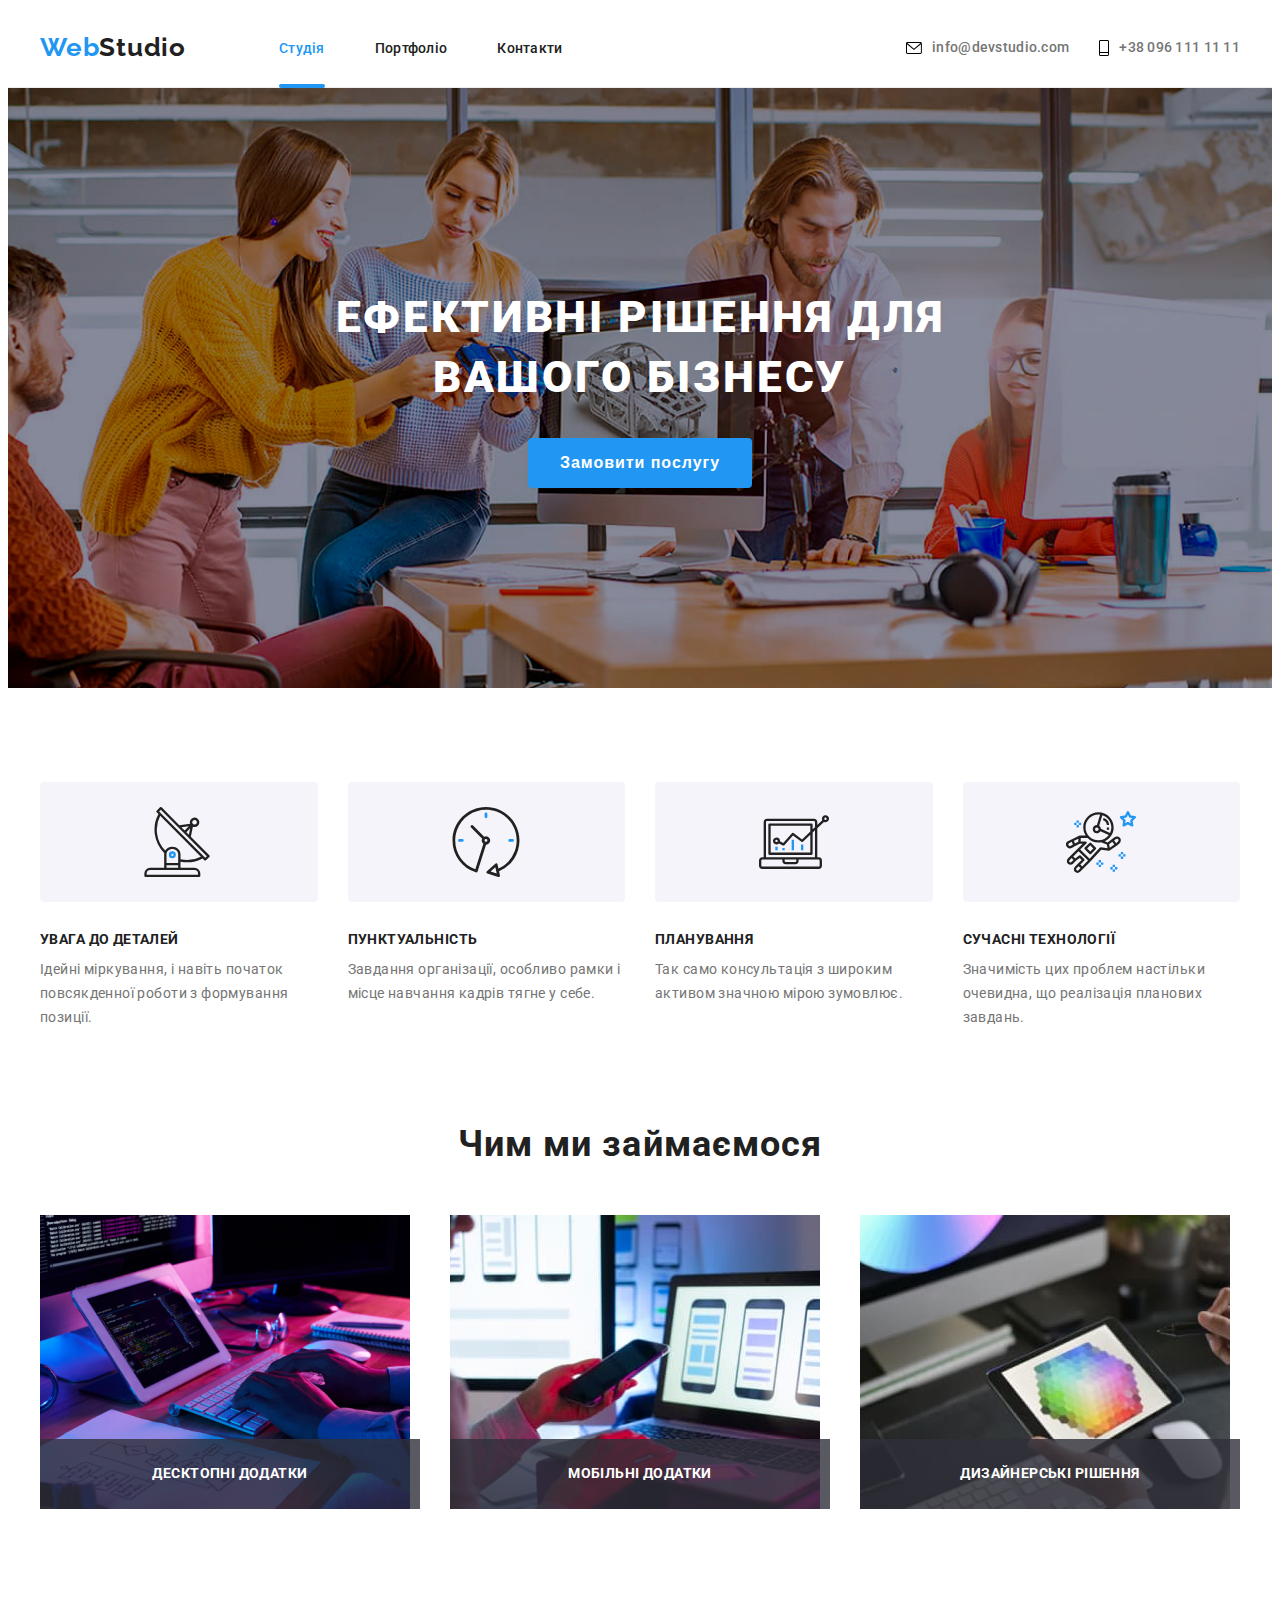
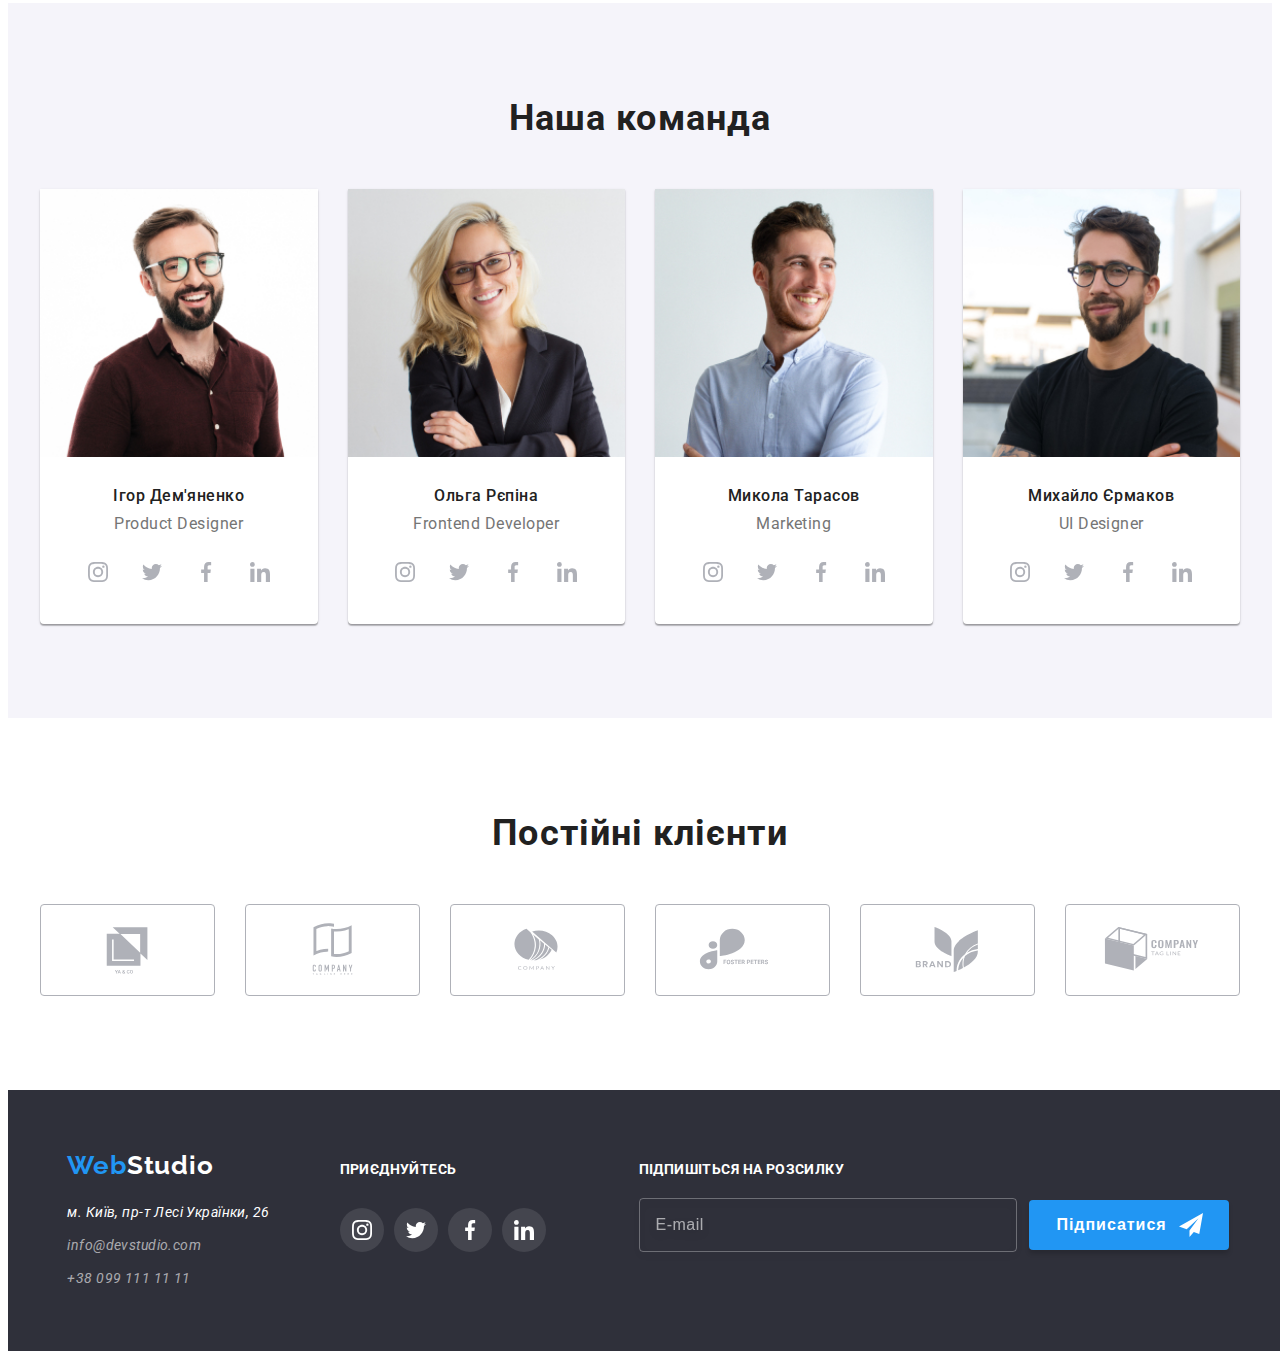
==== commit 52821f91: "Ukrainization" ====
--- a/index.html
+++ b/index.html
@@ -1,5 +1,5 @@
 <!DOCTYPE html>
-<html lang="ru">
+<html lang="ua">
 
 <head>
     <meta charset="UTF-8">
@@ -33,13 +33,13 @@
             <nav class="nav">
                 <ul class="nav__list list">
                     <li class="nav__item">
-                        <a class="nav__link nav__link--current link" href="index.html">Студия</a>
+                        <a class="nav__link nav__link--current link" href="index.html">Студія</a>
                     </li>
                     <li class="nav__item">
-                        <a class="link nav__link" href="portfolio.html">Портфолио</a>
+                        <a class="link nav__link" href="portfolio.html">Портфоліо</a>
                     </li>
                     <li class="nav__item">
-                        <a class="link nav__link" href="Контакты">Контакты</a>
+                        <a class="link nav__link" href="Контакты">Контакти</a>
                     </li>
                 </ul>
             </nav>
@@ -114,9 +114,9 @@
         <section class="hero">
             <div class="container">
                 <h1 class="hero__title">
-                    Эффективные решения для вашего бизнеса
+                    Ефективні рішення для вашого бізнесу
                 </h1>
-                <button class="btn hero__btn" type="button" data-modal-open>Заказать услугу</button>
+                <button class="btn hero__btn" type="button" data-modal-open>Замовити послугу</button>
             </div>
         </section>
         <!-- MODAL WINDOW -->
@@ -128,9 +128,9 @@
                     </svg>
                 </button>
                 <form class="modal__form form">
-                    <strong class="form__title">Оставьте свои данные, мы вам перезвоним</strong>
+                    <strong class="form__title">Залиштье свої дані, ми вам передзвонимо</strong>
                     <div class="form__field">
-                        <label for="name" class="modal__label">Имя</label>
+                        <label for="name" class="modal__label">Ім'я</label>
                         <div class="form__container">
                             <input type="text" name="name" id="name" class="form__input" autofocus>
                             <svg class="form__svg" width="12px" height="12px">
@@ -148,7 +148,7 @@
                         </div>
                     </div>
                     <div class="form__field">
-                        <label for="mail" class="modal__label">Почта</label>
+                        <label for="mail" class="modal__label">Пошта</label>
                         <div class="form__container">
                             <input type="email" name="mail" id="mail" class="form__input">
                             <svg class="form__svg" width="12px" height="12px">
@@ -157,8 +157,8 @@
                         </div>
                     </div>
                     <div class="form__field">
-                        <label for="comment" class="modal__label">Комментарий</label>
-                        <textarea name="comment" id="comment" rows="10" placeholder="Введите текст"
+                        <label for="comment" class="modal__label">Коментар</label>
+                        <textarea name="comment" id="comment" rows="10" placeholder="Введіть текст"
                             class="comment__item"></textarea>
                     </div>
                     <div class="modal__policy policy">
@@ -190,10 +190,9 @@
                             </svg>
                         </a>
                         <div class="subtitle">
-                            <h3 class="subtitle__title">Внимание к деталям</h3>
+                            <h3 class="subtitle__title">УВАГА ДО ДЕТАЛЕЙ</h3>
                             <p class="subtitle__text text">
-                                Идейные соображения, а также начало повседневной работы по формированию позиции.
-                            </p>
+                                Ідейні міркування, і навіть початок повсякденної роботи з формування позиції.                            </p>
                         </div>
                     </li>
 
@@ -204,10 +203,9 @@
                             </svg>
                         </a>
                         <div class="subtitle">
-                            <h3 class="subtitle__title">Пунктуальность</h3>
+                            <h3 class="subtitle__title">ПУНКТУАЛЬНІСТЬ</h3>
                             <p class="subtitle__text text">
-                                Задача организации, в особенности же рамки и место обучения кадров влечет за собой.
-                            </p>
+                                Завдання організації, особливо рамки і місце навчання кадрів тягне у себе.                            </p>
                         </div>
                     </li>
 
@@ -218,10 +216,9 @@
                             </svg>
                         </a>
                         <div class="subtitle">
-                            <h3 class="subtitle__title">Планирование</h3>
+                            <h3 class="subtitle__title">ПЛАНУВАННЯ</h3>
                             <p class="subtitle__text text">
-                                Равным образом консультация с широким активом в значительной степени обуславливает.
-                            </p>
+                                Так само консультація з широким активом значною мірою зумовлює.                            </p>
                         </div>
                     </li>
 
@@ -232,10 +229,9 @@
                             </svg>
                         </a>
                         <div class="subtitle">
-                            <h3 class="subtitle__title">Современные технологии</h3>
+                            <h3 class="subtitle__title">СУЧАСНІ ТЕХНОЛОГІЇ</h3>
                             <p class="subtitle__text text">
-                                Значимость этих проблем настолько очевидна, что реализация плановых заданий.
-                            </p>
+                                Значимість цих проблем настільки очевидна, що реалізація планових завдань.                            </p>
                         </div>
                     </li>
 
@@ -246,7 +242,7 @@
         <section class="about">
             <div class="container">
                 <h2 class="about__title title">
-                    Чем мы занимаемся
+                    Чим ми займаємося
                 </h2>
                 <ul class="about__list list card-set">
                     <li class="about__item card-set__item">
@@ -254,7 +250,7 @@
                             height="294">
                         <div class="about__overlay">
                             <p class="about__descr">
-                                Десктопные приложения
+                                Десктопні додатки
                             </p>
                         </div>
                     </li>
@@ -263,7 +259,7 @@
                             height="294">
                         <div class="about__overlay">
                             <p class="about__descr">
-                                Мобильные приложения
+                                Мобільні додатки
                             </p>
                         </div>
                     </li>
@@ -272,7 +268,7 @@
                             width="370" height="294">
                         <div class="about__overlay">
                             <p class="about__descr">
-                                Дизайнерские решения
+                                Дизайнерські рішення
                             </p>
                         </div>
                     </li>
@@ -308,11 +304,11 @@
                                 srcset="./images/team/img-1_S.jpg 1x, ./images/team/img-1_S@2x.jpg 2x"
                                 type="image/jpg"
                             />
-                            <img src="./images/team/img-1_S.jpg" alt="Ольга Репин" width="450" height="460" />
+                            <img src="./images/team/img-1_S.jpg" alt="Ігор Дем'яненко" width="450" height="460" />
                         </picture>
 
                         <div class="team__wrapper">
-                            <h3 class="team__subtitle">Игорь Демьяненко</h3>
+                            <h3 class="team__subtitle">Ігор Дем'яненко</h3>
                             <p class="team__descr" lang="en"> Product Designer</p>
                             <ul class="social-media list">
                                 <li class="social-media__item">
@@ -372,11 +368,11 @@
                                 srcset="./images/team/img-2_S.jpg 1x, ./images/team/img-2_S@2x.jpg 2x"
                                 type="image/jpg"
                             />
-                            <img src="./images/team/img-2_S.jpg" alt="Ольга Репин" width="450" height="460" />
+                            <img src="./images/team/img-2_S.jpg" alt="Ольга Рєпіна" width="450" height="460" />
                         </picture>
                         
                         <div class="team__wrapper">
-                            <h3 class="team__subtitle">Ольга Репина</h3>
+                            <h3 class="team__subtitle">Ольга Рєпіна</h3>
                             <p class="team__descr" lang="en">Frontend Developer</p>
                             <ul class="social-media list">
                                 <li class="social-media__item">
@@ -436,11 +432,11 @@
                                 srcset="./images/team/img-3_S.jpg 1x, ./images/team/img-3_S@2x.jpg 2x"
                                 type="image/jpg"
                             />
-                            <img src="./images/team/img-3_S.jpg" alt="Ольга Репин" width="450" height="460" />
+                            <img src="./images/team/img-3_S.jpg" alt="Микола Тарасов" width="450" height="460" />
                         </picture>
                         
                         <div class="team__wrapper">
-                            <h3 class="team__subtitle">Николай Тарасов</h3>
+                            <h3 class="team__subtitle">Микола Тарасов</h3>
                             <p class="team__descr" lang="en">Marketing</p>
                             <ul class="social-media list">
                                 <li class="social-media__item">
@@ -500,11 +496,11 @@
                                 srcset="./images/team/img-4_S.jpg 1x, ./images/team/img-4_S@2x.jpg 2x"
                                 type="image/jpg"
                             />
-                            <img src="./images/team/img-4_S.jpg" alt="Ольга Репин" width="450" height="460" />
+                            <img src="./images/team/img-4_S.jpg" alt="Михайло Єрмаков" width="450" height="460" />
                         </picture>
                         
                         <div class="team__wrapper">
-                            <h3 class="team__subtitle">Михаил Ермаков</h3>
+                            <h3 class="team__subtitle">Михайло Єрмаков</h3>
                             <p class="team__descr" lang="en">UI Designer</p>
                             <ul class="social-media list">
                                 <li class="social-media__item">
@@ -549,7 +545,7 @@
         <section class="clients">
             <div class="container">
                 <h2 class="clients__title title">
-                    Постоянные клиенты
+                    Постійні клієнти
                 </h2>
                 <ul class="clients__list list card-set">
                     <li class="clients__item card-set__item link">
@@ -610,7 +606,7 @@
                         <li class="address__item">
                             <a class="address__loc link" href="https://bit.ly/3pXMvUd" target="_blank"
                                 rel="noopener noreferrer">
-                                г. Киев, пр-т Леси Украинки, 26
+                                м. Київ, пр-т Лесі Українки, 26
                             </a>
                         </li>
                         <li class="address__item">
@@ -627,7 +623,7 @@
                 </address>
             </div>
             <div class="footer__social-media social-media">
-                <h3 class="social-media__text">присоединяйтесь</h3>
+                <h3 class="social-media__text">приєднуйтесь</h3>
                 <ul class="social-media__list list">
                     <li class="social-media__item">
                         <a class="social-media__link link" href="" target="_blank" rel="noopener noreferrer"
@@ -664,11 +660,11 @@
                 </ul>
             </div>
             <form class="subscribe">
-                <p class="subscribe__title">Подпишитесь на рассылку</p>
+                <p class="subscribe__title">Підпишіться на розсилку</p>
                 <label class="subscribe__container">
                     <input type="email" class="subscribe__mail" placeholder="E-mail">
                     <div class="submit">
-                        <button type="submit" class="submit__button">Подписаться</button>
+                        <button type="submit" class="submit__button">Підписатися</button>
                         <svg class="submit__icon" width="24px" height="24px">
                             <use href="./images/symbol.svg#icon-send"></use>
                         </svg>
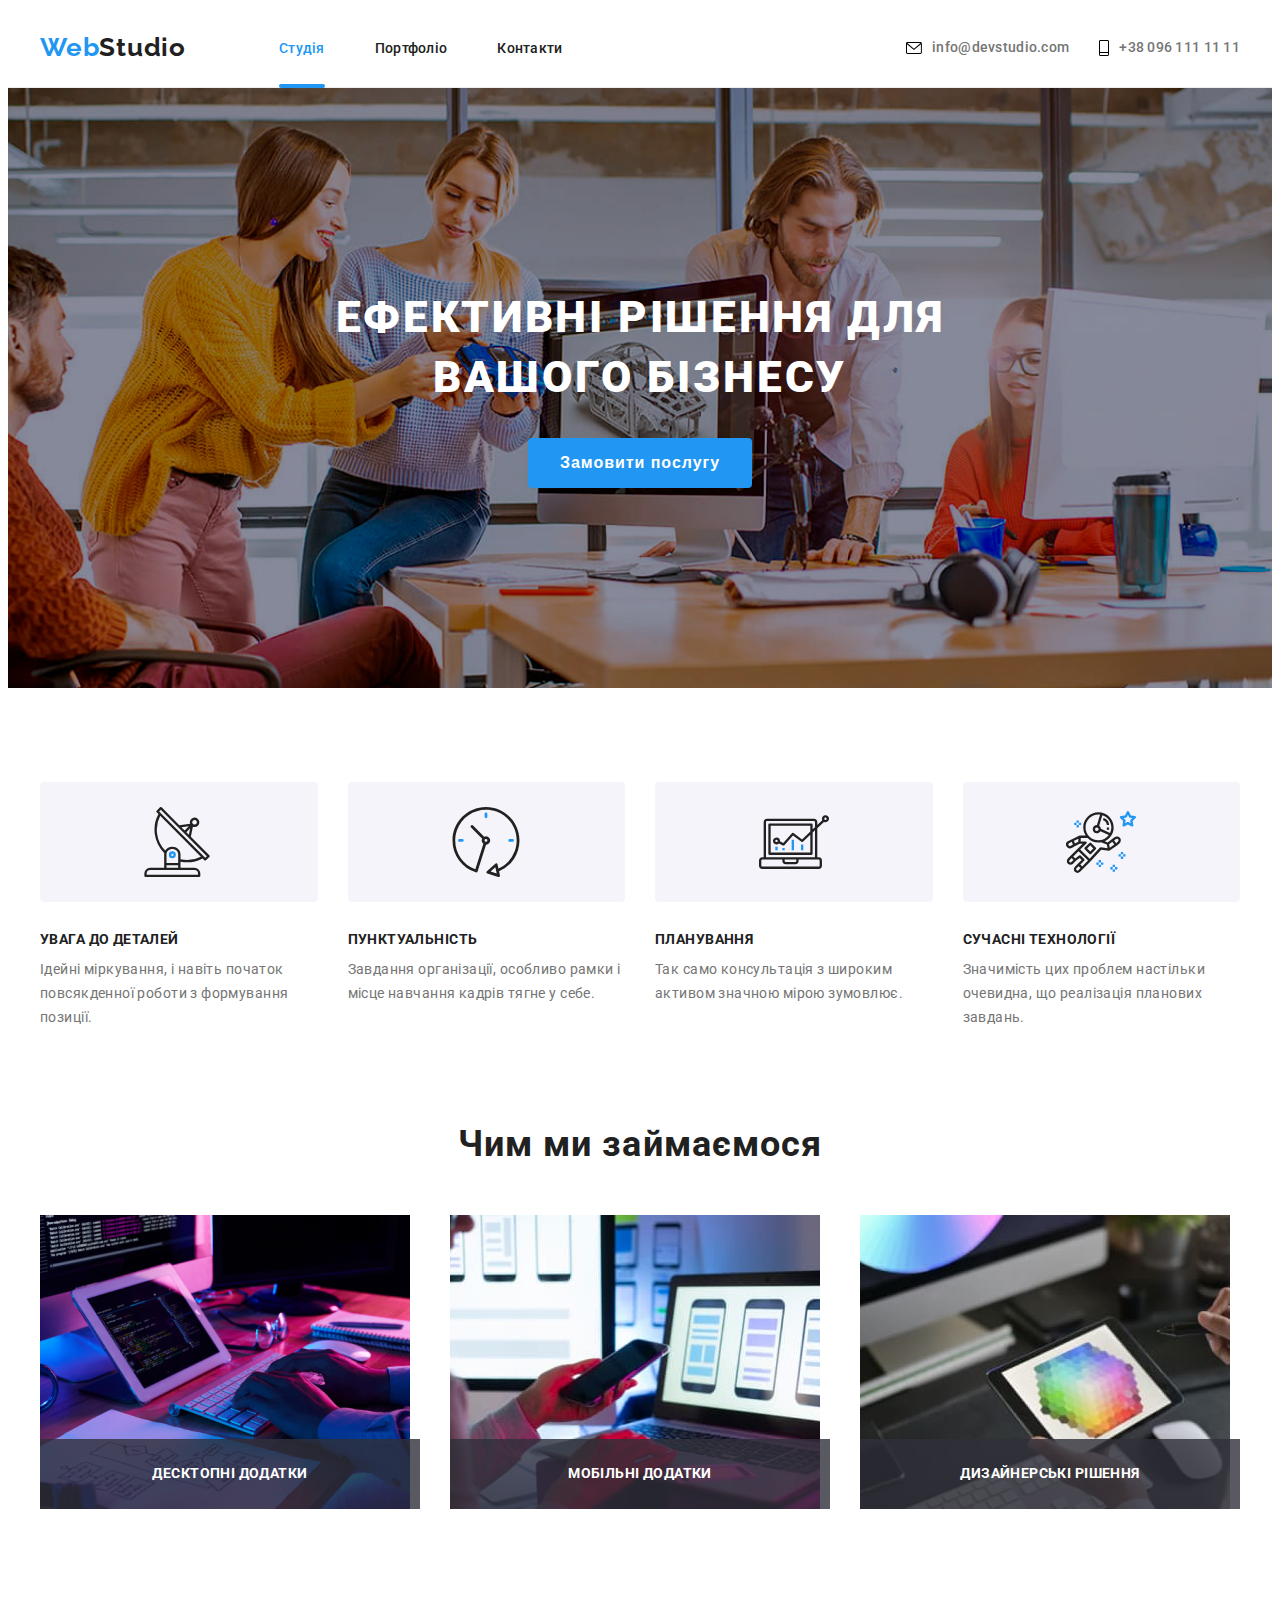
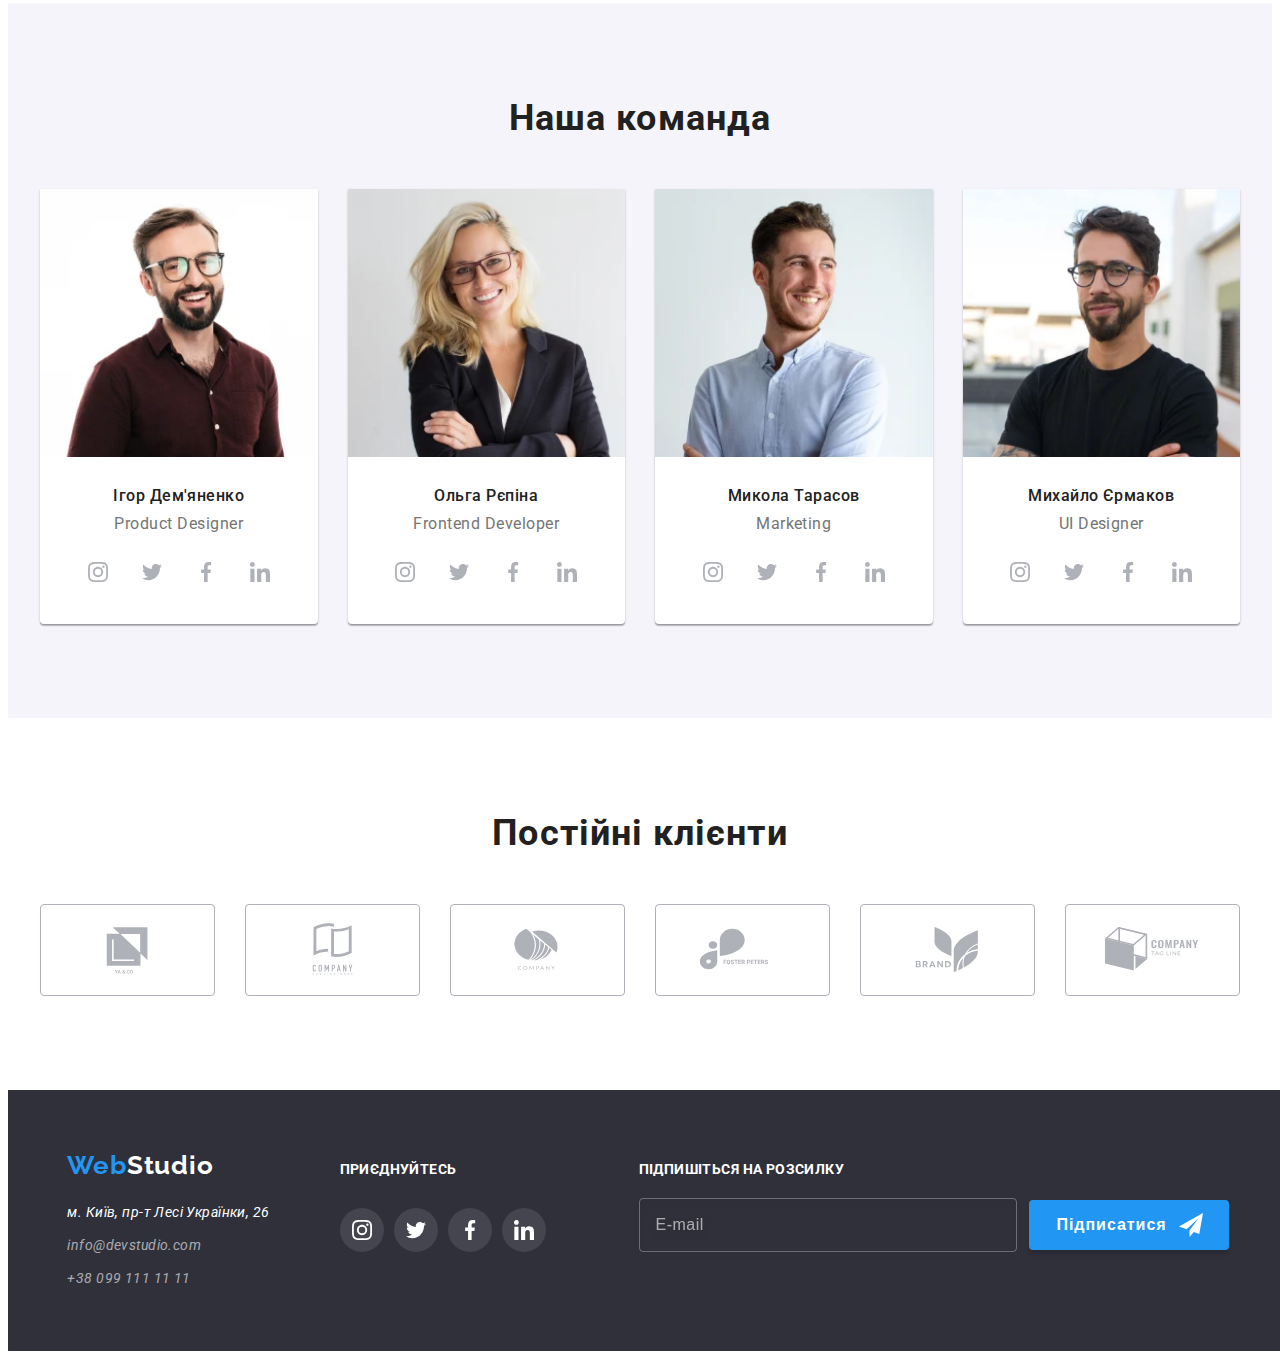
==== commit da064ac0: "Update index.html" ====
--- a/index.html
+++ b/index.html
@@ -287,11 +287,23 @@
                             <!-- desctop version -->
                             <source 
                                 media="(min-width: 1200px)" 
+                                srcset="./images/team/img-1_L.webp 1x, ./images/team/img-1_L@2x.webp 2x"
+                                type="image/webp"
+                            />
+
+                            <source 
+                                media="(min-width: 1200px)" 
                                 srcset="./images/team/img-1_L.jpg 1x, ./images/team/img-1_L@2x.jpg 2x"
                                 type="image/jpg"
                             />
 
                             <!-- tablet version -->
+                            <source 
+                                media="(min-width: 768px)" 
+                                srcset="./images/team/img-1_M.webp 1x, ./images/team/img-1_M@2x.webp 2x"
+                                type="image/webp"
+                            />
+
                             <source 
                                 media="(min-width: 768px)" 
                                 srcset="./images/team/img-1_M.jpg 1x, ./images/team/img-1_M@2x.jpg 2x"
@@ -299,6 +311,12 @@
                             />
 
                              <!-- mobile version -->
+                             <source 
+                             media="(max-width: 767px)" 
+                             srcset="./images/team/img-1_S.webp 1x, ./images/team/img-1_S@2x.webp 2x"
+                             type="image/webp"
+                         />
+
                             <source 
                                 media="(max-width: 767px)" 
                                 srcset="./images/team/img-1_S.jpg 1x, ./images/team/img-1_S@2x.jpg 2x"
@@ -351,11 +369,23 @@
                             <!-- desctop version -->
                             <source 
                                 media="(min-width: 1200px)" 
+                                srcset="./images/team/img-2_L.webp 1x, ./images/team/img-2_L@2x.webp 2x"
+                                type="image/webp"
+                            />
+
+                            <source 
+                                media="(min-width: 1200px)" 
                                 srcset="./images/team/img-2_L.jpg 1x, ./images/team/img-2_L@2x.jpg 2x"
                                 type="image/jpg"
                             />
 
                             <!-- tablet version -->
+                            <source 
+                                media="(min-width: 768px)" 
+                                srcset="./images/team/img-2_M.webp 1x, ./images/team/img-2_M@2x.webp 2x"
+                                type="image/webp"
+                            />
+
                             <source 
                                 media="(min-width: 768px)" 
                                 srcset="./images/team/img-2_M.jpg 1x, ./images/team/img-2_M@2x.jpg 2x"
@@ -363,6 +393,12 @@
                             />
 
                              <!-- mobile version -->
+                             <source 
+                             media="(max-width: 767px)" 
+                             srcset="./images/team/img-2_S.webp 1x, ./images/team/img-2_S@2x.webp 2x"
+                             type="image/webp"
+                         />
+
                             <source 
                                 media="(max-width: 767px)" 
                                 srcset="./images/team/img-2_S.jpg 1x, ./images/team/img-2_S@2x.jpg 2x"
@@ -415,11 +451,23 @@
                             <!-- desctop version -->
                             <source 
                                 media="(min-width: 1200px)" 
+                                srcset="./images/team/img-3_L.webp 1x, ./images/team/img-3_L@2x.webp 2x"
+                                type="image/webp"
+                            />
+
+                            <source 
+                                media="(min-width: 1200px)" 
                                 srcset="./images/team/img-3_L.jpg 1x, ./images/team/img-3_L@2x.jpg 2x"
                                 type="image/jpg"
                             />
 
                             <!-- tablet version -->
+                            <source 
+                                media="(min-width: 768px)" 
+                                srcset="./images/team/img-3_M.webp 1x, ./images/team/img-3_M@2x.webp 2x"
+                                type="image/webp"
+                            />
+
                             <source 
                                 media="(min-width: 768px)" 
                                 srcset="./images/team/img-3_M.jpg 1x, ./images/team/img-3_M@2x.jpg 2x"
@@ -427,6 +475,12 @@
                             />
 
                              <!-- mobile version -->
+                             <source 
+                             media="(max-width: 767px)" 
+                             srcset="./images/team/img-3_S.webp 1x, ./images/team/img-3_S@2x.webp 2x"
+                             type="image/webp"
+                         />
+
                             <source 
                                 media="(max-width: 767px)" 
                                 srcset="./images/team/img-3_S.jpg 1x, ./images/team/img-3_S@2x.jpg 2x"
@@ -479,11 +533,23 @@
                             <!-- desctop version -->
                             <source 
                                 media="(min-width: 1200px)" 
+                                srcset="./images/team/img-4_L.webp 1x, ./images/team/img-4_L@2x.webp 2x"
+                                type="image/webp"
+                            />
+
+                            <source 
+                                media="(min-width: 1200px)" 
                                 srcset="./images/team/img-4_L.jpg 1x, ./images/team/img-4_L@2x.jpg 2x"
                                 type="image/jpg"
                             />
 
                             <!-- tablet version -->
+                            <source 
+                                media="(min-width: 768px)" 
+                                srcset="./images/team/img-4_M.webp 1x, ./images/team/img-4_M@2x.webp 2x"
+                                type="image/webp"
+                            />
+
                             <source 
                                 media="(min-width: 768px)" 
                                 srcset="./images/team/img-4_M.jpg 1x, ./images/team/img-4_M@2x.jpg 2x"
@@ -491,6 +557,12 @@
                             />
 
                              <!-- mobile version -->
+                             <source 
+                             media="(max-width: 767px)" 
+                             srcset="./images/team/img-4_S.webp 1x, ./images/team/img-4_S@2x.webp 2x"
+                             type="image/webp"
+                         />
+
                             <source 
                                 media="(max-width: 767px)" 
                                 srcset="./images/team/img-4_S.jpg 1x, ./images/team/img-4_S@2x.jpg 2x"
--- a/CSS/main.min.css
+++ b/CSS/main.min.css
@@ -1 +1 @@
-:root{--main-font: *Roboto*;--secondaty-font: font-family: "Raleway", sans-serif;font-family:"Roboto",sans-serif;--main-color: #212121;--second-color: #757575;--third-color: #2196F3;--bg-color-one: #2F303A;--bg-color-second: #2196F3;--items: 3;--indent: 30px;--anim-slow: 250ms cubic-bezier(0.4, 0, 0.2, 1) ease-in-out;--anim-fast: 250ms ease-in-out}.visually-hidden{position:absolute;white-space:nowrap;width:1px;height:1px;overflow:hidden;border:0;padding:0;clip:rect(0 0 0 0);-webkit-clip-path:inset(50%);clip-path:inset(50%);margin:-1px}.footer__container,.benefits__container,.header__container{width:1200px;padding-left:15px;padding-right:15px;margin-left:auto;margin-right:auto}body{font-family:"Roboto";font-style:normal}body.no-scroll{overflow:hidden}h1,h2,h3,h4,p{margin:0px}img{display:block;max-width:100%;height:auto}.link{text-decoration:none}.link:active{color:var(--third-color)}.list{list-style:none;margin:0px;padding:0px}.card-set{display:-webkit-box;display:-ms-flexbox;display:flex;-ms-flex-wrap:wrap;flex-wrap:wrap;gap:var(--indent)}.card-set__item{-ms-flex-preferred-size:calc((100% - var(--indent)*(var(--items) - 1))/var(--items));flex-basis:calc((100% - var(--indent)*(var(--items) - 1))/var(--items))}.container{width:100%;padding-left:15px;padding-right:15px;margin-left:auto;margin-right:auto}@media screen and (min-width: 480px){.container{max-width:480px}}@media screen and (min-width: 768px){.container{max-width:768px}}@media screen and (min-width: 1200px){.container{max-width:1200px}}.social-media{display:-webkit-box;display:-ms-flexbox;display:flex;-webkit-box-pack:center;-ms-flex-pack:center;justify-content:center;gap:10px}.social-media__link{display:-webkit-box;display:-ms-flexbox;display:flex;-webkit-box-align:center;-ms-flex-align:center;align-items:center;-webkit-box-pack:center;-ms-flex-pack:center;justify-content:center;background-color:#fff;border-radius:50%;width:44px;height:44px;-webkit-transition:background-color 250ms cubic-bezier(0.4, 0, 0.2, 1);transition:background-color 250ms cubic-bezier(0.4, 0, 0.2, 1)}.social-media__link:hover>.social-media__icon,.social-media__link:focus>.social-media__icon{fill:#fff}.social-media__icon{fill:#afb1b8}.social-media__link:hover,.social-media__link:focus{background-color:#2196f3}.social-media__text{font-weight:700;font-size:14px;line-height:1.14;letter-spacing:.03em;text-transform:uppercase;margin-bottom:20px;color:#fff}.social-media__link{display:-webkit-box;display:-ms-flexbox;display:flex;-webkit-box-align:center;-ms-flex-align:center;align-items:center;-webkit-box-pack:center;-ms-flex-pack:center;justify-content:center;background:rgba(255,255,255,.1);border-radius:50%;width:44px;height:44px;-webkit-transition:background-color 250ms cubic-bezier(0.4, 0, 0.2, 1);transition:background-color 250ms cubic-bezier(0.4, 0, 0.2, 1)}.social-media__link:hover .social-media__icon,.social-media__link:focus .social-media__icon{fill:#fff}.social-media__link:hover,.social-media__link:focus{background-color:#2196f3}.social-media__icon--white{fill:#fff}.social-media__list{display:-webkit-box;display:-ms-flexbox;display:flex;gap:10px}.contact{display:none;margin-left:auto;gap:30px}@media screen and (min-width: 768px){.contact{display:block}}@media screen and (min-width: 1200px){.contact{display:-webkit-box;display:-ms-flexbox;display:flex}}@media screen and (min-width: 768px){.contact__item:not(:last-child){margin-bottom:12px}}@media screen and (min-width: 1200px){.contact__item:not(:last-child){margin-bottom:0px}}.contact__tel{color:var(--second-color);font-weight:500;font-size:14px;line-height:1.14;letter-spacing:.02em;display:-webkit-box;display:-ms-flexbox;display:flex;-webkit-box-align:center;-ms-flex-align:center;align-items:center;gap:10px}.contact__mail{font-weight:500;font-size:14px;line-height:1.14;letter-spacing:.02em;color:#757575;display:-webkit-box;display:-ms-flexbox;display:flex;-webkit-box-align:center;-ms-flex-align:center;align-items:center;gap:10px}.contact__mail:hover .contact__icon,.contact__mail:focus .contact__icon{fill:#188ce8}.contact__tel:hover .contact__icon,.contact__tel:focus .contact__icon{fill:#188ce8}.contact__mail:hover,.contact__mail:focus{color:#188ce8}.contact__tel:hover,.contact__tel:focus{color:#188ce8}.backdrop{position:fixed;top:0;left:0;z-index:1000;width:100%;height:100%;background-color:rgba(55,57,63,.23);opacity:1;visibility:visible;pointer-events:initial;-webkit-transition:opacity 250ms cubic-bezier(0.4, 0, 0.2, 1),visibility 250ms cubic-bezier(0.4, 0, 0.2, 1);transition:opacity 250ms cubic-bezier(0.4, 0, 0.2, 1),visibility 250ms cubic-bezier(0.4, 0, 0.2, 1)}.backdrop.is-hidden{opacity:0;visibility:hidden;pointer-events:none}.modal{position:absolute;top:50%;left:50%;background-color:#fff;-webkit-transform:translate(-50%, -50%);transform:translate(-50%, -50%);min-width:528px;min-height:581px;-webkit-box-shadow:0px 1px 3px rgba(0,0,0,.12),0px 1px 1px rgba(0,0,0,.14),0px 2px 1px rgba(0,0,0,.2);box-shadow:0px 1px 3px rgba(0,0,0,.12),0px 1px 1px rgba(0,0,0,.14),0px 2px 1px rgba(0,0,0,.2);border-radius:4px}.modal__close-btn{position:absolute;top:20px;right:20px;display:-webkit-box;display:-ms-flexbox;display:flex;-webkit-box-align:center;-ms-flex-align:center;align-items:center;-webkit-box-pack:center;-ms-flex-pack:center;justify-content:center;-webkit-transform:translate(50%, -50%);transform:translate(50%, -50%);width:30px;height:30px;padding:0;background:#fff;border:1px solid rgba(0,0,0,.1);border-radius:50%;cursor:pointer;-webkit-transition:fill 250ms cubic-bezier(0.4, 0, 0.2, 1);transition:fill 250ms cubic-bezier(0.4, 0, 0.2, 1)}.modal__close-btn:hover{fill:#2196f3}.modal__form{display:-webkit-box;display:-ms-flexbox;display:flex;-webkit-box-orient:vertical;-webkit-box-direction:normal;-ms-flex-direction:column;flex-direction:column;padding:40px}.modal__label{margin-bottom:4px;font-weight:400;font-size:12px;line-height:1.17;letter-spacing:.01em;color:#757575}.modal__policy{display:-webkit-box;display:-ms-flexbox;display:flex;-webkit-box-align:center;-ms-flex-align:center;align-items:center;-webkit-box-pack:center;-ms-flex-pack:center;justify-content:center;margin-top:20px;margin-bottom:30px}.modal__submit{display:-webkit-box;display:-ms-flexbox;display:flex;-webkit-box-align:center;-ms-flex-align:center;align-items:center;text-align:center;margin-left:auto;margin-right:auto}.modal__button{width:200px;height:50px;left:700px;top:712px;cursor:pointer;font-weight:700;font-size:16px;line-height:1.87;letter-spacing:.06em;color:#fff;background:#2196f3;-webkit-box-shadow:0px 4px 4px rgba(0,0,0,.15);box-shadow:0px 4px 4px rgba(0,0,0,.15);border-radius:4px;border-color:#2196f3;border:rgba(0,0,0,0)}.form__field{display:-webkit-box;display:-ms-flexbox;display:flex;-webkit-box-orient:vertical;-webkit-box-direction:normal;-ms-flex-direction:column;flex-direction:column;margin-bottom:10px}.form__container{position:relative}.form__svg{position:absolute;top:50%;left:15px;-webkit-transform:translateY(-50%);transform:translateY(-50%)}.form__title{display:-webkit-box;display:-ms-flexbox;display:flex;-webkit-box-pack:center;-ms-flex-pack:center;justify-content:center;text-align:center;margin-bottom:18px;font-weight:700;font-size:20px;line-height:1.15;letter-spacing:.03em;color:#212121}.form__input{height:40px;width:100%;border:1px solid rgba(33,33,33,.2);border-radius:4px;padding-left:42px;outline:rgba(0,0,0,0);-webkit-transition:border-color 250ms cubic-bezier(0.4, 0, 0.2, 1);transition:border-color 250ms cubic-bezier(0.4, 0, 0.2, 1)}.form__input:focus+.form__svg{fill:#188ce8}.form__input:focus{border-color:#2196f3}textarea{resize:none}::-webkit-input-placeholder{font-weight:400;font-size:12px;line-height:1.17;letter-spacing:.01em;color:rgba(117,117,117,.5)}::-moz-placeholder{font-weight:400;font-size:12px;line-height:1.17;letter-spacing:.01em;color:rgba(117,117,117,.5)}:-ms-input-placeholder{font-weight:400;font-size:12px;line-height:1.17;letter-spacing:.01em;color:rgba(117,117,117,.5)}::-ms-input-placeholder{font-weight:400;font-size:12px;line-height:1.17;letter-spacing:.01em;color:rgba(117,117,117,.5)}::placeholder{font-weight:400;font-size:12px;line-height:1.17;letter-spacing:.01em;color:rgba(117,117,117,.5)}.comment__item{height:120px;padding:12px 16px;border:1px solid rgba(33,33,33,.2);border-radius:4px;outline:rgba(0,0,0,0)}.comment__item:focus{border-color:#2196f3}.field-label{font-weight:400;font-size:14px;line-height:1.7;letter-spacing:.03em;color:#757575}.agreements{color:#2196f3;text-decoration:underline;cursor:pointer}.checkbox{position:relative;display:-webkit-box;display:-ms-flexbox;display:flex;-webkit-box-align:center;-ms-flex-align:center;align-items:center}.checkbox__container{display:-webkit-inline-box;display:-ms-inline-flexbox;display:inline-flex;-webkit-box-pack:center;-ms-flex-pack:center;justify-content:center;-webkit-box-align:center;-ms-flex-align:center;align-items:center;margin-right:8px;width:16px;height:15px;outline:2px solid #212121;outline-offset:-2px;border-radius:2px;background-color:#fff;-webkit-transition:background-color 250ms,outline 250ms;transition:background-color 250ms,outline 250ms}.checkbox__input{margin-right:8px}.checkbox__input:checked+.checkbox__container{background-color:#2196f3;outline:rgba(0,0,0,0)}.mobile-menu-btn{background-color:rgba(0,0,0,0);border:none;width:40px;height:40px;display:-webkit-box;display:-ms-flexbox;display:flex;-webkit-box-align:center;-ms-flex-align:center;align-items:center;-webkit-box-pack:center;-ms-flex-pack:center;justify-content:center;margin-left:auto;z-index:10}@media screen and (min-width: 768px){.mobile-menu-btn{display:none}}.mobile-menu-icon:hover .mobile-menu-burger,.mobile-menu-icon:focus .mobile-menu-burger{fill:#2196f3}.mobile-menu-close{opacity:0;-webkit-transition:500ms;transition:500ms}.mobile-menu-btn.is-open .mobile-menu-close{opacity:1}.mobile-menu-burger{-webkit-transition:500ms;transition:500ms}.mobile-menu-btn.is-open .mobile-menu-burger{opacity:0}.mobile-menu{position:fixed;top:0;left:0;width:100%;height:100vh;padding:48px 40px;background-color:#fff;z-index:1;-webkit-transition:-webkit-transform 500ms;transition:-webkit-transform 500ms;transition:transform 500ms;transition:transform 500ms, -webkit-transform 500ms;display:-webkit-box;display:-ms-flexbox;display:flex;-webkit-box-orient:vertical;-webkit-box-direction:normal;-ms-flex-direction:column;flex-direction:column;-webkit-transform:translateX(150%);transform:translateX(150%)}.mobile-menu.is-open{-webkit-transform:translateX(0);transform:translateX(0)}.mobile-menu-nav{display:-webkit-box;display:-ms-flexbox;display:flex;-webkit-box-orient:vertical;-webkit-box-direction:normal;-ms-flex-direction:column;flex-direction:column;margin-bottom:auto;gap:32px}.mobile-menu-contacts{margin-bottom:64px;display:-webkit-box;display:-ms-flexbox;display:flex;-webkit-box-orient:vertical;-webkit-box-direction:normal;-ms-flex-direction:column;flex-direction:column;gap:32px}.mobile-menu-socials{display:-webkit-box;display:-ms-flexbox;display:flex;-webkit-box-align:center;-ms-flex-align:center;align-items:center;-ms-flex-wrap:wrap;flex-wrap:wrap;gap:10px}.mobile-menu-socials-link{font-weight:500;font-size:18px;line-height:1.22;letter-spacing:.02em;color:#2196f3}.mobile-menu-socials-item:not(:last-child) .mobile-menu-socials-link{padding-right:10px;border-right:1px solid rgba(33,33,33,.2)}.mobile-menu-contacts-tel{font-weight:500;font-size:34px;line-height:1.18;letter-spacing:.02em;color:#2196f3}.mobile-menu-contacts-mail{font-weight:500;font-size:24px;line-height:1.17;letter-spacing:.02em;color:#757575}.mobile-menu-nav-item .mobile-menu-nav-link{font-weight:500;font-size:40px;line-height:1.18;letter-spacing:.02em;color:#212121}.mobile-menu-nav-item .current{color:#2196f3}.header{padding-top:24px;padding-bottom:24px;border-bottom:1px solid #ececec}.header__container{display:-webkit-box;display:-ms-flexbox;display:flex;-webkit-box-align:center;-ms-flex-align:center;align-items:center;-webkit-box-pack:center;-ms-flex-pack:center;justify-content:center}.header__logo{font-family:"Raleway";font-weight:700;font-size:26px;line-height:1.2;letter-spacing:.03em;color:var(--third-color);display:-webkit-box;display:-ms-flexbox;display:flex;margin-right:93px}.header__span{color:var(--main-color)}.nav{display:none}@media screen and (min-width: 768px){.nav{display:block}}.nav__list{display:-webkit-box;display:-ms-flexbox;display:flex;-webkit-box-align:center;-ms-flex-align:center;align-items:center;padding-left:0px}.nav__item:not(:last-child){margin-right:50px}.nav__link{color:var(--main-color);font-weight:500;font-size:14px;line-height:1.14;letter-spacing:.02em}.nav__link--current{position:relative;font-weight:500;font-size:14px;line-height:1.14;letter-spacing:.02em;color:#2196f3}.nav__link--current::after{content:"";position:absolute;bottom:0;left:0;-webkit-transform:translateY(32px);transform:translateY(32px);display:inline-block;width:100%;height:4px;background:#2196f3;border-radius:2px}.nav__link:hover,.nav__link:focus{font-weight:500;font-size:14px;line-height:1.14;letter-spacing:.02em;color:#188ce8}.hero{background-repeat:no-repeat;background-position:center;background-size:cover;background-color:rgba(47,48,58,.4);padding-top:200px;padding-bottom:200px;display:-webkit-box;display:-ms-flexbox;display:flex;-webkit-box-orient:vertical;-webkit-box-direction:normal;-ms-flex-direction:column;flex-direction:column;-webkit-box-align:center;-ms-flex-align:center;align-items:center;-webkit-box-pack:center;-ms-flex-pack:center;justify-content:center;background-image:url(../../images/header/header_S.jpg),-webkit-gradient(linear, left top, right top, from(rgba(47, 48, 58, 0.4)), to(rgba(47, 48, 58, 0.4)));background-image:url(../../images/header/header_S.jpg),linear-gradient(to right, rgba(47, 48, 58, 0.4), rgba(47, 48, 58, 0.4))}@media(min-device-pixel-ratio: 2),(-webkit-min-device-pixel-ratio: 2),(min-resolution: 192dpi),(min-resolution: 2dppx){.hero{background-image:url(../../images/header/header_S@2x.jpg),-webkit-gradient(linear, left top, right top, from(rgba(47, 48, 58, 0.4)), to(rgba(47, 48, 58, 0.4)));background-image:url(../../images/header/header_S@2x.jpg),linear-gradient(to right, rgba(47, 48, 58, 0.4), rgba(47, 48, 58, 0.4))}}@media screen and (min-width: 768px){.hero{background-image:url(../../images/header/header_M.jpg),-webkit-gradient(linear, left top, right top, from(rgba(47, 48, 58, 0.4)), to(rgba(47, 48, 58, 0.4)));background-image:url(../../images/header/header_M.jpg),linear-gradient(to right, rgba(47, 48, 58, 0.4), rgba(47, 48, 58, 0.4))}}@media screen and (min-width: 768px)and (min-device-pixel-ratio: 2),screen and (min-width: 768px)and (-webkit-min-device-pixel-ratio: 2),screen and (min-width: 768px)and (min-resolution: 192dpi),screen and (min-width: 768px)and (min-resolution: 2dppx){.hero{background-image:url(../../images/header/header_M@2x.jpg),-webkit-gradient(linear, left top, right top, from(rgba(47, 48, 58, 0.4)), to(rgba(47, 48, 58, 0.4)));background-image:url(../../images/header/header_M@2x.jpg),linear-gradient(to right, rgba(47, 48, 58, 0.4), rgba(47, 48, 58, 0.4))}}@media screen and (min-width: 1200px){.hero{background-image:url(../../images/header/header_L.jpg),-webkit-gradient(linear, left top, right top, from(rgba(47, 48, 58, 0.4)), to(rgba(47, 48, 58, 0.4)));background-image:url(../../images/header/header_L.jpg),linear-gradient(to right, rgba(47, 48, 58, 0.4), rgba(47, 48, 58, 0.4))}}@media screen and (min-width: 1200px)and (min-device-pixel-ratio: 2),screen and (min-width: 1200px)and (-webkit-min-device-pixel-ratio: 2),screen and (min-width: 1200px)and (min-resolution: 192dpi),screen and (min-width: 1200px)and (min-resolution: 2dppx){.hero{background-image:url(../../images/header/header_L@2x.jpg),-webkit-gradient(linear, left top, right top, from(rgba(47, 48, 58, 0.4)), to(rgba(47, 48, 58, 0.4)));background-image:url(../../images/header/header_L@2x.jpg),linear-gradient(to right, rgba(47, 48, 58, 0.4), rgba(47, 48, 58, 0.4))}}.hero__title{font-family:"Roboto";font-style:normal;max-width:360px;font-weight:900;font-size:26px;line-height:1.6;text-align:center;letter-spacing:.06em;text-transform:uppercase;color:#fff;margin-left:auto;margin-right:auto;margin-bottom:30px}@media screen and (min-width: 1200px){.hero__title{max-width:696px;font-size:44px;line-height:1.36}}.hero__btn{cursor:pointer;background-color:var(--bg-color-second);border:rgba(0,0,0,0);border-radius:4px;color:#fff;font-weight:700;font-size:16px;line-height:1.87;letter-spacing:.06em;margin-left:auto;margin-right:auto;padding:10px 32px;display:-webkit-box;display:-ms-flexbox;display:flex}.benefits{padding:94px 0px}.benefits__list{display:-webkit-box;display:-ms-flexbox;display:flex;padding-left:0px;gap:30px;--items: 1}@media screen and (min-width: 768px){.benefits__list{--items: 2}}@media screen and (min-width: 1200px){.benefits__list{--items: 4}}.benefits__link{display:-webkit-box;display:-ms-flexbox;display:flex;-webkit-box-align:center;-ms-flex-align:center;align-items:center;-webkit-box-pack:center;-ms-flex-pack:center;justify-content:center;height:120px;background:#f5f4fa;border-radius:4px}.subtitle{margin-top:30px}.subtitle__title{font-weight:700;font-size:14px;line-height:1.14;letter-spacing:.03em;text-transform:uppercase;color:var(--main-color);margin-bottom:10px}@media screen and (max-width: 480px){.subtitle__title{display:-webkit-box;display:-ms-flexbox;display:flex;-webkit-box-pack:center;-ms-flex-pack:center;justify-content:center}}.subtitle__text{font-weight:400;font-size:14px;line-height:1.71;letter-spacing:.03em;color:var(--second-color);width:100%}.about{display:none;padding-bottom:94px}@media screen and (min-width: 1200px){.about{display:-webkit-box;display:-ms-flexbox;display:flex}}.about__title{font-weight:700;font-size:36px;line-height:1.16;text-align:center;letter-spacing:.03em;color:var(--main-color);margin-bottom:50px}.about__item{position:relative;overflow:hidden}.about__overlay{position:absolute;bottom:0;left:0;width:100%;height:70px;display:-webkit-box;display:-ms-flexbox;display:flex;-webkit-box-align:center;-ms-flex-align:center;align-items:center;-webkit-box-pack:center;-ms-flex-pack:center;justify-content:center;background:rgba(47,48,58,.8);-webkit-box-shadow:0px 4px 4px rgba(0,0,0,.25);box-shadow:0px 4px 4px rgba(0,0,0,.25)}.about__descr{font-family:"Roboto";font-style:normal;font-weight:700;font-size:14px;line-height:1.14;letter-spacing:.03em;text-transform:uppercase;color:#fff}.team{padding:94px 0px;background:#f5f4fa;display:-webkit-box;display:-ms-flexbox;display:flex;-webkit-box-align:center;-ms-flex-align:center;align-items:center;-webkit-box-pack:center;-ms-flex-pack:center;justify-content:center;-webkit-box-orient:vertical;-webkit-box-direction:normal;-ms-flex-direction:column;flex-direction:column}.team__title{font-weight:700;font-size:36px;line-height:.9;text-align:center;letter-spacing:.03em;color:var(--main-color);margin-bottom:50px}@media screen and (min-width: 768px){.team__title{line-height:.9}}@media screen and (min-width: 1200px){.team__title{line-height:1.17}}.team__item{background:#fff;-webkit-box-shadow:0px 1px 3px rgba(0,0,0,.12),0px 1px 1px rgba(0,0,0,.14),0px 2px 1px rgba(0,0,0,.2);box-shadow:0px 1px 3px rgba(0,0,0,.12),0px 1px 1px rgba(0,0,0,.14),0px 2px 1px rgba(0,0,0,.2);border-radius:0px 0px 4px 4px;--items: 1}@media screen and (min-width: 768px){.team__item{--items: 2}}@media screen and (min-width: 1200px){.team__item{--items: 4}}.team__wrapper{padding:30px 0px 30px 0px}.team__subtitle{font-weight:500;font-size:16px;line-height:1.18;text-align:center;letter-spacing:.03em;color:var(--main-color);margin-bottom:10px}.team__descr{margin-bottom:16px;font-weight:400;font-size:16px;line-height:1.18;text-align:center;letter-spacing:.03em;color:var(--second-color)}.clients{padding:94px 0px}.clients__title{font-weight:700;font-size:36px;line-height:.9;text-align:center;letter-spacing:.03em;color:#212121}@media screen and (min-width: 768px){.clients__title{line-height:.9}}@media screen and (min-width: 1200px){.clients__title{line-height:1.17}}.clients__list{display:-webkit-box;display:-ms-flexbox;display:flex;-webkit-box-pack:center;-ms-flex-pack:center;justify-content:center;--items: 2;gap:30px;margin-top:50px}@media screen and (min-width: 768px){.clients__list{--items: 3}}@media screen and (min-width: 1200px){.clients__list{--items: 6}}.clients__item{-webkit-box-sizing:border-box;box-sizing:border-box;margin:0px;border:1px solid #afb1b8;border-radius:4px;width:210px;height:92px}@media screen and (min-width: 768px){.clients__item{width:226px}}@media screen and (min-width: 1200px){.clients__item{width:170px}}.clients__icon{fill:#afb1b8;-webkit-transition:fill 250ms cubic-bezier(0.4, 0, 0.2, 1);transition:fill 250ms cubic-bezier(0.4, 0, 0.2, 1)}.clients__link{display:-webkit-box;display:-ms-flexbox;display:flex;-webkit-box-align:center;-ms-flex-align:center;align-items:center;-webkit-box-pack:center;-ms-flex-pack:center;justify-content:center;width:100%;height:100%}.clients__link:hover .clients__icon,.clients__link:focus .clients__icon{fill:#2196f3}.clients__item:hover>.clients__link,.clients__item:focus>.clients__link{border:1px solid #2196f3}.footer{background:var(--bg-color-one);padding:60px 0px}@media screen and (min-width: 768px){.footer{width:768px}}@media screen and (min-width: 768px){.footer{width:100vw}}.footer__bg{display:-webkit-box;display:-ms-flexbox;display:flex;-webkit-box-orient:vertical;-webkit-box-direction:normal;-ms-flex-direction:column;flex-direction:column;-webkit-box-align:center;-ms-flex-align:center;align-items:center;margin-bottom:60px}@media screen and (min-width: 768px){.footer__bg{margin-right:165px;margin-bottom:0}}@media screen and (min-width: 1200px){.footer__bg{margin-right:70px;-webkit-box-align:start;-ms-flex-align:start;align-items:flex-start}}.footer__logo{font-family:"Raleway";font-style:normal;text-decoration:none;font-weight:700;font-size:26px;line-height:1.19;letter-spacing:.03em;color:var(--third-color);margin-bottom:20px}.footer__container{display:contents;-webkit-box-align:center;-ms-flex-align:center;align-items:center;-webkit-box-pack:center;-ms-flex-pack:center;justify-content:center;-webkit-box-orient:vertical;-webkit-box-direction:normal;-ms-flex-direction:column;flex-direction:column;max-width:480px;gap:60px}@media screen and (min-width: 768px){.footer__container{max-width:768px;display:-webkit-box;display:-ms-flexbox;display:flex;-ms-flex-wrap:wrap;flex-wrap:wrap;-webkit-box-orient:horizontal;-webkit-box-direction:normal;-ms-flex-direction:row;flex-direction:row;-webkit-box-align:center;-ms-flex-align:center;align-items:center;-webkit-box-pack:center;-ms-flex-pack:center;justify-content:center}}@media screen and (min-width: 1200px){.footer__container{display:-webkit-box;display:-ms-flexbox;display:flex;-webkit-box-align:baseline;-ms-flex-align:baseline;align-items:baseline;-webkit-box-orient:horizontal;-webkit-box-direction:normal;-ms-flex-direction:row;flex-direction:row;min-width:1200px;gap:0}}.footer__social-media{display:-webkit-box;display:-ms-flexbox;display:flex;-webkit-box-orient:vertical;-webkit-box-direction:normal;-ms-flex-direction:column;flex-direction:column;-webkit-box-align:center;-ms-flex-align:center;align-items:center;margin-bottom:60px}@media screen and (min-width: 1200px){.footer__social-media{margin-right:93px;margin-bottom:0;-webkit-box-align:start;-ms-flex-align:start;align-items:flex-start}}.footer__span{color:#fff}.address__list{display:-webkit-box;display:-ms-flexbox;display:flex;-webkit-box-orient:vertical;-webkit-box-direction:normal;-ms-flex-direction:column;flex-direction:column;-webkit-box-align:center;-ms-flex-align:center;align-items:center}@media screen and (min-width: 1200px){.address__list{-webkit-box-align:start;-ms-flex-align:start;align-items:flex-start}}.address__loc{font-weight:400;font-size:14px;line-height:1.71;letter-spacing:.03em;color:#fff}.address__info{font-weight:400;font-size:14px;line-height:1.71;letter-spacing:.03em;color:rgba(255,255,255,.6)}.address__item:not(:last-child){text-decoration:none;list-style:none;margin-bottom:9px}.subscribe{display:-webkit-box;display:-ms-flexbox;display:flex;-webkit-box-orient:vertical;-webkit-box-direction:normal;-ms-flex-direction:column;flex-direction:column;-webkit-box-align:center;-ms-flex-align:center;align-items:center}@media screen and (min-width: 1200px){.subscribe{display:block}}.subscribe__title{font-weight:700;font-size:14px;line-height:1.14;letter-spacing:.03em;text-transform:uppercase;color:#fff;margin-bottom:20px}.subscribe__container{display:-webkit-box;display:-ms-flexbox;display:flex;-webkit-box-orient:vertical;-webkit-box-direction:normal;-ms-flex-direction:column;flex-direction:column;-webkit-box-align:center;-ms-flex-align:center;align-items:center;gap:12px}@media screen and (min-width: 1200px){.subscribe__container{-webkit-box-orient:horizontal;-webkit-box-direction:normal;-ms-flex-direction:row;flex-direction:row}}.subscribe__mail{width:90vw;height:50px;padding-left:16px;color:#fff;background-color:rgba(0,0,0,0);border:1px solid rgba(255,255,255,.3);-webkit-filter:drop-shadow(0px 4px 4px rgba(0, 0, 0, 0.15));filter:drop-shadow(0px 4px 4px rgba(0, 0, 0, 0.15));border-radius:4px}@media screen and (min-width: 1200px){.subscribe__mail{max-width:358px}}@media screen and (min-width: 768px)and (max-width: 1199px){.subscribe__mail{width:450px}}.subscribe__mail::-webkit-input-placeholder{font-weight:400;font-size:16px;line-height:1.25;display:-webkit-box;display:flex;-webkit-box-align:center;align-items:center;letter-spacing:.03em;color:rgba(255,255,255,.6)}.subscribe__mail::-moz-placeholder{font-weight:400;font-size:16px;line-height:1.25;display:flex;align-items:center;letter-spacing:.03em;color:rgba(255,255,255,.6)}.subscribe__mail:-ms-input-placeholder{font-weight:400;font-size:16px;line-height:1.25;display:-ms-flexbox;display:flex;-ms-flex-align:center;align-items:center;letter-spacing:.03em;color:rgba(255,255,255,.6)}.subscribe__mail::-ms-input-placeholder{font-weight:400;font-size:16px;line-height:1.25;display:-ms-flexbox;display:flex;-ms-flex-align:center;align-items:center;letter-spacing:.03em;color:rgba(255,255,255,.6)}.subscribe__mail::placeholder{font-weight:400;font-size:16px;line-height:1.25;display:-webkit-box;display:-ms-flexbox;display:flex;-webkit-box-align:center;-ms-flex-align:center;align-items:center;letter-spacing:.03em;color:rgba(255,255,255,.6)}.submit{position:relative;display:-webkit-box;display:-ms-flexbox;display:flex;-webkit-box-align:center;-ms-flex-align:center;align-items:center;-webkit-box-pack:center;-ms-flex-pack:center;justify-content:center;background-color:#2196f3;-webkit-box-shadow:0px 4px 4px rgba(0,0,0,.15);box-shadow:0px 4px 4px rgba(0,0,0,.15);border-radius:4px;cursor:pointer;width:200px;height:50px}.submit__button{width:100%;height:100%;padding-left:0;padding-right:34px;margin-left:auto;margin-right:auto;cursor:pointer;background-color:rgba(0,0,0,0);border:rgba(0,0,0,0);font-weight:700;font-size:16px;line-height:1.87;letter-spacing:.06em;color:#fff}.submit__icon{position:absolute;top:50%;right:13%;-webkit-transform:translateY(-50%);transform:translateY(-50%)}.portfolio{display:-webkit-box;display:-ms-flexbox;display:flex;-ms-flex-wrap:wrap;flex-wrap:wrap;-webkit-box-pack:center;-ms-flex-pack:center;justify-content:center;padding:100px 0px 94px 0px}.portfolio__list{--items: 1}@media screen and (min-width: 768px){.portfolio__list{--items: 2}}@media screen and (min-width: 1200px){.portfolio__list{--items: 3}}.portfolio__item{position:relative;width:370px;background:#fff;border:1px solid #eee;-webkit-box-orient:vertical;-webkit-box-direction:normal;-ms-flex-direction:column;flex-direction:column;overflow:hidden;min-height:404px}.portfolio__item:hover .overlay{-webkit-transform:translateY(0);transform:translateY(0);opacity:1}.portfolio__container{position:relative;height:294px;display:-webkit-box;display:-ms-flexbox;display:flex}@media screen and (min-width: 768px){.portfolio__container{width:354px}}@media screen and (min-width: 1200px){.portfolio__container{width:370px}}.portfolio__item:hover,.portfolio__item:focus{cursor:pointer;border:1px solid #eee;-webkit-box-shadow:0px 1px 1px rgba(0,0,0,.12),0px 4px 4px rgba(0,0,0,.06),1px 4px 6px rgba(0,0,0,.16);box-shadow:0px 1px 1px rgba(0,0,0,.12),0px 4px 4px rgba(0,0,0,.06),1px 4px 6px rgba(0,0,0,.16)}.filter{width:480px;display:-webkit-box;display:-ms-flexbox;display:flex;-ms-flex-wrap:wrap;flex-wrap:wrap;-webkit-box-pack:start;-ms-flex-pack:start;justify-content:flex-start;margin-bottom:50px;gap:8px}@media screen and (min-width: 768px){.filter{width:768px;-webkit-box-pack:center;-ms-flex-pack:center;justify-content:center;-ms-flex-wrap:nowrap;flex-wrap:nowrap}}@media screen and (min-width: 1200px){.filter{min-width:1200px;-webkit-box-pack:center;-ms-flex-pack:center;justify-content:center;-ms-flex-wrap:nowrap;flex-wrap:nowrap}}.filter__item{display:-webkit-box;display:-ms-flexbox;display:flex;-webkit-box-align:center;-ms-flex-align:center;align-items:center}.filter__btns:hover,.filter__btns:focus{cursor:pointer;font-family:"Roboto";font-weight:500;font-size:16px;line-height:1.62;text-align:center;letter-spacing:.03em;color:#fff;background-color:var(--bg-color-second);-webkit-box-shadow:0px 3px 1px rgba(0,0,0,.1),0px 1px 2px rgba(0,0,0,.08),0px 2px 2px rgba(0,0,0,.12);box-shadow:0px 3px 1px rgba(0,0,0,.1),0px 1px 2px rgba(0,0,0,.08),0px 2px 2px rgba(0,0,0,.12);border-radius:4px}.filter__btns{background:#f5f4fa;border-radius:4px;font-family:"Roboto";font-style:normal;font-weight:500;font-size:16px;line-height:1.6;text-align:center;letter-spacing:.03em;color:var(--main-color);border-color:#f5f4fa;padding:6px 22px;border:0px;margin-left:6px;-webkit-transition:background-color 250ms cubic-bezier(0.4, 0, 0.2, 1);transition:background-color 250ms cubic-bezier(0.4, 0, 0.2, 1)}.filter__btns--current{font-weight:500;font-size:16px;line-height:1.62;text-align:center;letter-spacing:.03em;color:#fff;background:var(--bg-color-second);-webkit-box-shadow:0px 3px 1px rgba(0,0,0,.1),0px 1px 2px rgba(0,0,0,.08),0px 2px 2px rgba(0,0,0,.12);box-shadow:0px 3px 1px rgba(0,0,0,.1),0px 1px 2px rgba(0,0,0,.08),0px 2px 2px rgba(0,0,0,.12);border-radius:4px}.overlay{position:absolute;top:0;left:0;-webkit-transform:translateY(100%);transform:translateY(100%);opacity:0;width:100%;height:100%;display:-webkit-box;display:-ms-flexbox;display:flex;-webkit-box-align:center;-ms-flex-align:center;align-items:center;-webkit-box-pack:center;-ms-flex-pack:center;justify-content:center;background:rgba(33,150,243,.9);padding:63px 24px;-webkit-transition:opacity 250ms cubic-bezier(0.4, 0, 0.2, 1),-webkit-transform 250ms cubic-bezier(0.4, 0, 0.2, 1);transition:opacity 250ms cubic-bezier(0.4, 0, 0.2, 1),-webkit-transform 250ms cubic-bezier(0.4, 0, 0.2, 1);transition:transform 250ms cubic-bezier(0.4, 0, 0.2, 1),opacity 250ms cubic-bezier(0.4, 0, 0.2, 1);transition:transform 250ms cubic-bezier(0.4, 0, 0.2, 1),opacity 250ms cubic-bezier(0.4, 0, 0.2, 1),-webkit-transform 250ms cubic-bezier(0.4, 0, 0.2, 1)}.overlay__subtitle{font-weight:400;font-size:18px;line-height:1.6;letter-spacing:.03em;color:#fff}.photo-card{position:relative;overflow:hidden;background-color:#fff;padding:20px 24px}.photo-card__title{font-weight:700;font-size:18px;line-height:2;letter-spacing:.06em;color:var(--main-color);display:-webkit-box;display:-ms-flexbox;display:flex}.photo-card__subtitle{font-weight:400;font-size:16px;line-height:1.87;letter-spacing:.03em;color:var(--second-color)}/*# sourceMappingURL=main.min.css.map */+:root{--main-font: *Roboto*;--secondaty-font: font-family: "Raleway", sans-serif;font-family:"Roboto",sans-serif;--main-color: #212121;--second-color: #757575;--third-color: #2196F3;--bg-color-one: #2F303A;--bg-color-second: #2196F3;--items: 3;--indent: 30px;--anim-slow: 250ms cubic-bezier(0.4, 0, 0.2, 1) ease-in-out;--anim-fast: 250ms ease-in-out}.visually-hidden{position:absolute;white-space:nowrap;width:1px;height:1px;overflow:hidden;border:0;padding:0;clip:rect(0 0 0 0);-webkit-clip-path:inset(50%);clip-path:inset(50%);margin:-1px}.footer__container,.benefits__container,.header__container{width:1200px;padding-left:15px;padding-right:15px;margin-left:auto;margin-right:auto}body{font-family:"Roboto";font-style:normal}body.no-scroll{overflow:hidden}h1,h2,h3,h4,p{margin:0px}img{display:block;max-width:100%;height:auto}.link{text-decoration:none}.link:active{color:var(--third-color)}.list{list-style:none;margin:0px;padding:0px}.card-set{display:-webkit-box;display:-ms-flexbox;display:flex;-ms-flex-wrap:wrap;flex-wrap:wrap;gap:var(--indent)}.card-set__item{-ms-flex-preferred-size:calc((100% - var(--indent)*(var(--items) - 1))/var(--items));flex-basis:calc((100% - var(--indent)*(var(--items) - 1))/var(--items))}.container{width:100%;padding-left:15px;padding-right:15px;margin-left:auto;margin-right:auto}@media screen and (min-width: 480px){.container{max-width:480px}}@media screen and (min-width: 768px){.container{max-width:768px}}@media screen and (min-width: 1200px){.container{max-width:1200px}}.social-media{display:-webkit-box;display:-ms-flexbox;display:flex;-webkit-box-pack:center;-ms-flex-pack:center;justify-content:center;gap:10px}.social-media__link{display:-webkit-box;display:-ms-flexbox;display:flex;-webkit-box-align:center;-ms-flex-align:center;align-items:center;-webkit-box-pack:center;-ms-flex-pack:center;justify-content:center;background-color:#fff;border-radius:50%;width:44px;height:44px;-webkit-transition:background-color 250ms cubic-bezier(0.4, 0, 0.2, 1);transition:background-color 250ms cubic-bezier(0.4, 0, 0.2, 1)}.social-media__link:hover>.social-media__icon,.social-media__link:focus>.social-media__icon{fill:#fff}.social-media__icon{fill:#afb1b8}.social-media__link:hover,.social-media__link:focus{background-color:#2196f3}.social-media__text{font-weight:700;font-size:14px;line-height:1.14;letter-spacing:.03em;text-transform:uppercase;margin-bottom:20px;color:#fff}.social-media__link{display:-webkit-box;display:-ms-flexbox;display:flex;-webkit-box-align:center;-ms-flex-align:center;align-items:center;-webkit-box-pack:center;-ms-flex-pack:center;justify-content:center;background:rgba(255,255,255,.1);border-radius:50%;width:44px;height:44px;-webkit-transition:background-color 250ms cubic-bezier(0.4, 0, 0.2, 1);transition:background-color 250ms cubic-bezier(0.4, 0, 0.2, 1)}.social-media__link:hover .social-media__icon,.social-media__link:focus .social-media__icon{fill:#fff}.social-media__link:hover,.social-media__link:focus{background-color:#2196f3}.social-media__icon--white{fill:#fff}.social-media__list{display:-webkit-box;display:-ms-flexbox;display:flex;gap:10px}.contact{display:none;margin-left:auto;gap:30px}@media screen and (min-width: 768px){.contact{display:block}}@media screen and (min-width: 1200px){.contact{display:-webkit-box;display:-ms-flexbox;display:flex}}@media screen and (min-width: 768px){.contact__item:not(:last-child){margin-bottom:12px}}@media screen and (min-width: 1200px){.contact__item:not(:last-child){margin-bottom:0px}}.contact__tel{color:var(--second-color);font-weight:500;font-size:14px;line-height:1.14;letter-spacing:.02em;display:-webkit-box;display:-ms-flexbox;display:flex;-webkit-box-align:center;-ms-flex-align:center;align-items:center;gap:10px}.contact__mail{font-weight:500;font-size:14px;line-height:1.14;letter-spacing:.02em;color:#757575;display:-webkit-box;display:-ms-flexbox;display:flex;-webkit-box-align:center;-ms-flex-align:center;align-items:center;gap:10px}.contact__mail:hover .contact__icon,.contact__mail:focus .contact__icon{fill:#188ce8}.contact__tel:hover .contact__icon,.contact__tel:focus .contact__icon{fill:#188ce8}.contact__mail:hover,.contact__mail:focus{color:#188ce8}.contact__tel:hover,.contact__tel:focus{color:#188ce8}.backdrop{position:fixed;top:0;left:0;z-index:1000;width:100%;height:100%;background-color:rgba(55,57,63,.23);opacity:1;visibility:visible;pointer-events:initial;-webkit-transition:opacity 250ms cubic-bezier(0.4, 0, 0.2, 1),visibility 250ms cubic-bezier(0.4, 0, 0.2, 1);transition:opacity 250ms cubic-bezier(0.4, 0, 0.2, 1),visibility 250ms cubic-bezier(0.4, 0, 0.2, 1)}.backdrop.is-hidden{opacity:0;visibility:hidden;pointer-events:none}.modal{position:absolute;top:50%;left:50%;background-color:#fff;-webkit-transform:translate(-50%, -50%);transform:translate(-50%, -50%);min-width:528px;min-height:581px;-webkit-box-shadow:0px 1px 3px rgba(0,0,0,.12),0px 1px 1px rgba(0,0,0,.14),0px 2px 1px rgba(0,0,0,.2);box-shadow:0px 1px 3px rgba(0,0,0,.12),0px 1px 1px rgba(0,0,0,.14),0px 2px 1px rgba(0,0,0,.2);border-radius:4px}.modal__close-btn{position:absolute;top:20px;right:20px;display:-webkit-box;display:-ms-flexbox;display:flex;-webkit-box-align:center;-ms-flex-align:center;align-items:center;-webkit-box-pack:center;-ms-flex-pack:center;justify-content:center;-webkit-transform:translate(50%, -50%);transform:translate(50%, -50%);width:30px;height:30px;padding:0;background:#fff;border:1px solid rgba(0,0,0,.1);border-radius:50%;cursor:pointer;-webkit-transition:fill 250ms cubic-bezier(0.4, 0, 0.2, 1);transition:fill 250ms cubic-bezier(0.4, 0, 0.2, 1)}.modal__close-btn:hover{fill:#2196f3}.modal__form{display:-webkit-box;display:-ms-flexbox;display:flex;-webkit-box-orient:vertical;-webkit-box-direction:normal;-ms-flex-direction:column;flex-direction:column;padding:40px}.modal__label{margin-bottom:4px;font-weight:400;font-size:12px;line-height:1.17;letter-spacing:.01em;color:#757575}.modal__policy{display:-webkit-box;display:-ms-flexbox;display:flex;-webkit-box-align:center;-ms-flex-align:center;align-items:center;-webkit-box-pack:center;-ms-flex-pack:center;justify-content:center;margin-top:20px;margin-bottom:30px}.modal__submit{display:-webkit-box;display:-ms-flexbox;display:flex;-webkit-box-align:center;-ms-flex-align:center;align-items:center;text-align:center;margin-left:auto;margin-right:auto}.modal__button{width:200px;height:50px;left:700px;top:712px;cursor:pointer;font-weight:700;font-size:16px;line-height:1.87;letter-spacing:.06em;color:#fff;background:#2196f3;-webkit-box-shadow:0px 4px 4px rgba(0,0,0,.15);box-shadow:0px 4px 4px rgba(0,0,0,.15);border-radius:4px;border-color:#2196f3;border:rgba(0,0,0,0)}.form__field{display:-webkit-box;display:-ms-flexbox;display:flex;-webkit-box-orient:vertical;-webkit-box-direction:normal;-ms-flex-direction:column;flex-direction:column;margin-bottom:10px}.form__container{position:relative}.form__svg{position:absolute;top:50%;left:15px;-webkit-transform:translateY(-50%);transform:translateY(-50%)}.form__title{display:-webkit-box;display:-ms-flexbox;display:flex;-webkit-box-pack:center;-ms-flex-pack:center;justify-content:center;text-align:center;margin-bottom:18px;font-weight:700;font-size:20px;line-height:1.15;letter-spacing:.03em;color:#212121}.form__input{height:40px;width:100%;border:1px solid rgba(33,33,33,.2);border-radius:4px;padding-left:42px;outline:rgba(0,0,0,0);-webkit-transition:border-color 250ms cubic-bezier(0.4, 0, 0.2, 1);transition:border-color 250ms cubic-bezier(0.4, 0, 0.2, 1)}.form__input:focus+.form__svg{fill:#188ce8}.form__input:focus{border-color:#2196f3}textarea{resize:none}::-webkit-input-placeholder{font-weight:400;font-size:12px;line-height:1.17;letter-spacing:.01em;color:rgba(117,117,117,.5)}::-moz-placeholder{font-weight:400;font-size:12px;line-height:1.17;letter-spacing:.01em;color:rgba(117,117,117,.5)}:-ms-input-placeholder{font-weight:400;font-size:12px;line-height:1.17;letter-spacing:.01em;color:rgba(117,117,117,.5)}::-ms-input-placeholder{font-weight:400;font-size:12px;line-height:1.17;letter-spacing:.01em;color:rgba(117,117,117,.5)}::placeholder{font-weight:400;font-size:12px;line-height:1.17;letter-spacing:.01em;color:rgba(117,117,117,.5)}.comment__item{height:120px;padding:12px 16px;border:1px solid rgba(33,33,33,.2);border-radius:4px;outline:rgba(0,0,0,0)}.comment__item:focus{border-color:#2196f3}.field-label{font-weight:400;font-size:14px;line-height:1.7;letter-spacing:.03em;color:#757575}.agreements{color:#2196f3;text-decoration:underline;cursor:pointer}.checkbox{position:relative;display:-webkit-box;display:-ms-flexbox;display:flex;-webkit-box-align:center;-ms-flex-align:center;align-items:center}.checkbox__container{display:-webkit-inline-box;display:-ms-inline-flexbox;display:inline-flex;-webkit-box-pack:center;-ms-flex-pack:center;justify-content:center;-webkit-box-align:center;-ms-flex-align:center;align-items:center;margin-right:8px;width:16px;height:15px;outline:2px solid #212121;outline-offset:-2px;border-radius:2px;background-color:#fff;-webkit-transition:background-color 250ms,outline 250ms;transition:background-color 250ms,outline 250ms}.checkbox__input{margin-right:8px}.checkbox__input:checked+.checkbox__container{background-color:#2196f3;outline:rgba(0,0,0,0)}.mobile-menu-btn{background-color:rgba(0,0,0,0);border:none;width:40px;height:40px;display:-webkit-box;display:-ms-flexbox;display:flex;-webkit-box-align:center;-ms-flex-align:center;align-items:center;-webkit-box-pack:center;-ms-flex-pack:center;justify-content:center;margin-left:auto;z-index:10}@media screen and (min-width: 768px){.mobile-menu-btn{display:none}}.mobile-menu-icon:hover .mobile-menu-burger,.mobile-menu-icon:focus .mobile-menu-burger{fill:#2196f3}.mobile-menu-close{opacity:0;-webkit-transition:500ms;transition:500ms}.mobile-menu-btn.is-open .mobile-menu-close{opacity:1}.mobile-menu-burger{-webkit-transition:500ms;transition:500ms}.mobile-menu-btn.is-open .mobile-menu-burger{opacity:0}.mobile-menu{position:fixed;top:0;left:0;width:100%;height:100vh;padding:48px 40px;background-color:#fff;z-index:1;-webkit-transition:-webkit-transform 500ms;transition:-webkit-transform 500ms;transition:transform 500ms;transition:transform 500ms, -webkit-transform 500ms;display:-webkit-box;display:-ms-flexbox;display:flex;-webkit-box-orient:vertical;-webkit-box-direction:normal;-ms-flex-direction:column;flex-direction:column;-webkit-transform:translateX(150%);transform:translateX(150%)}.mobile-menu.is-open{-webkit-transform:translateX(0);transform:translateX(0)}.mobile-menu-nav{display:-webkit-box;display:-ms-flexbox;display:flex;-webkit-box-orient:vertical;-webkit-box-direction:normal;-ms-flex-direction:column;flex-direction:column;margin-bottom:auto;gap:32px}.mobile-menu-contacts{margin-bottom:64px;display:-webkit-box;display:-ms-flexbox;display:flex;-webkit-box-orient:vertical;-webkit-box-direction:normal;-ms-flex-direction:column;flex-direction:column;gap:32px}.mobile-menu-socials{display:-webkit-box;display:-ms-flexbox;display:flex;-webkit-box-align:center;-ms-flex-align:center;align-items:center;-ms-flex-wrap:wrap;flex-wrap:wrap;gap:10px}.mobile-menu-socials-link{font-weight:500;font-size:18px;line-height:1.22;letter-spacing:.02em;color:#2196f3}.mobile-menu-socials-item:not(:last-child) .mobile-menu-socials-link{padding-right:10px;border-right:1px solid rgba(33,33,33,.2)}.mobile-menu-contacts-tel{font-weight:500;font-size:34px;line-height:1.18;letter-spacing:.02em;color:#2196f3}.mobile-menu-contacts-mail{font-weight:500;font-size:24px;line-height:1.17;letter-spacing:.02em;color:#757575}.mobile-menu-nav-item .mobile-menu-nav-link{font-weight:500;font-size:40px;line-height:1.18;letter-spacing:.02em;color:#212121}.mobile-menu-nav-item .current{color:#2196f3}.header{padding-top:24px;padding-bottom:24px;border-bottom:1px solid #ececec}.header__container{display:-webkit-box;display:-ms-flexbox;display:flex;-webkit-box-align:center;-ms-flex-align:center;align-items:center;-webkit-box-pack:center;-ms-flex-pack:center;justify-content:center}.header__logo{font-family:"Raleway";font-weight:700;font-size:26px;line-height:1.2;letter-spacing:.03em;color:var(--third-color);display:-webkit-box;display:-ms-flexbox;display:flex;margin-right:93px}.header__span{color:var(--main-color)}.nav{display:none}@media screen and (min-width: 768px){.nav{display:block}}.nav__list{display:-webkit-box;display:-ms-flexbox;display:flex;-webkit-box-align:center;-ms-flex-align:center;align-items:center;padding-left:0px}.nav__item:not(:last-child){margin-right:50px}.nav__link{color:var(--main-color);font-weight:500;font-size:14px;line-height:1.14;letter-spacing:.02em}.nav__link--current{position:relative;font-weight:500;font-size:14px;line-height:1.14;letter-spacing:.02em;color:#2196f3}.nav__link--current::after{content:"";position:absolute;bottom:0;left:0;-webkit-transform:translateY(32px);transform:translateY(32px);display:inline-block;width:100%;height:4px;background:#2196f3;border-radius:2px}.nav__link:hover,.nav__link:focus{font-weight:500;font-size:14px;line-height:1.14;letter-spacing:.02em;color:#188ce8}.hero{background-repeat:no-repeat;background-position:center;background-size:cover;background-color:rgba(47,48,58,.4);padding-top:200px;padding-bottom:200px;display:-webkit-box;display:-ms-flexbox;display:flex;-webkit-box-orient:vertical;-webkit-box-direction:normal;-ms-flex-direction:column;flex-direction:column;-webkit-box-align:center;-ms-flex-align:center;align-items:center;-webkit-box-pack:center;-ms-flex-pack:center;justify-content:center;background-image:url(../images/header/header_S.jpg),-webkit-gradient(linear, left top, right top, from(rgba(47, 48, 58, 0.4)), to(rgba(47, 48, 58, 0.4)));background-image:url(../images/header/header_S.jpg),linear-gradient(to right, rgba(47, 48, 58, 0.4), rgba(47, 48, 58, 0.4))}@media(min-device-pixel-ratio: 2),(-webkit-min-device-pixel-ratio: 2),(min-resolution: 192dpi),(min-resolution: 2dppx){.hero{background-image:url(../images/header/header_S@2x.jpg),-webkit-gradient(linear, left top, right top, from(rgba(47, 48, 58, 0.4)), to(rgba(47, 48, 58, 0.4)));background-image:url(../images/header/header_S@2x.jpg),linear-gradient(to right, rgba(47, 48, 58, 0.4), rgba(47, 48, 58, 0.4))}}@media screen and (min-width: 768px){.hero{background-image:url(../images/header/header_M.jpg),-webkit-gradient(linear, left top, right top, from(rgba(47, 48, 58, 0.4)), to(rgba(47, 48, 58, 0.4)));background-image:url(../images/header/header_M.jpg),linear-gradient(to right, rgba(47, 48, 58, 0.4), rgba(47, 48, 58, 0.4))}}@media screen and (min-width: 768px)and (min-device-pixel-ratio: 2),screen and (min-width: 768px)and (-webkit-min-device-pixel-ratio: 2),screen and (min-width: 768px)and (min-resolution: 192dpi),screen and (min-width: 768px)and (min-resolution: 2dppx){.hero{background-image:url(../images/header/header_M@2x.jpg),-webkit-gradient(linear, left top, right top, from(rgba(47, 48, 58, 0.4)), to(rgba(47, 48, 58, 0.4)));background-image:url(../images/header/header_M@2x.jpg),linear-gradient(to right, rgba(47, 48, 58, 0.4), rgba(47, 48, 58, 0.4))}}@media screen and (min-width: 1200px){.hero{background-image:url(../images/header/header_L.jpg),-webkit-gradient(linear, left top, right top, from(rgba(47, 48, 58, 0.4)), to(rgba(47, 48, 58, 0.4)));background-image:url(../images/header/header_L.jpg),linear-gradient(to right, rgba(47, 48, 58, 0.4), rgba(47, 48, 58, 0.4))}}@media screen and (min-width: 1200px)and (min-device-pixel-ratio: 2),screen and (min-width: 1200px)and (-webkit-min-device-pixel-ratio: 2),screen and (min-width: 1200px)and (min-resolution: 192dpi),screen and (min-width: 1200px)and (min-resolution: 2dppx){.hero{background-image:url(../images/header/header_L@2x.jpg),-webkit-gradient(linear, left top, right top, from(rgba(47, 48, 58, 0.4)), to(rgba(47, 48, 58, 0.4)));background-image:url(../images/header/header_L@2x.jpg),linear-gradient(to right, rgba(47, 48, 58, 0.4), rgba(47, 48, 58, 0.4))}}.hero__title{font-family:"Roboto";font-style:normal;max-width:360px;font-weight:900;font-size:26px;line-height:1.6;text-align:center;letter-spacing:.06em;text-transform:uppercase;color:#fff;margin-left:auto;margin-right:auto;margin-bottom:30px}@media screen and (min-width: 1200px){.hero__title{max-width:696px;font-size:44px;line-height:1.36}}.hero__btn{cursor:pointer;background-color:var(--bg-color-second);border:rgba(0,0,0,0);border-radius:4px;color:#fff;font-weight:700;font-size:16px;line-height:1.87;letter-spacing:.06em;margin-left:auto;margin-right:auto;padding:10px 32px;display:-webkit-box;display:-ms-flexbox;display:flex}.benefits{padding:94px 0px}.benefits__list{display:-webkit-box;display:-ms-flexbox;display:flex;padding-left:0px;gap:30px;--items: 1}@media screen and (min-width: 768px){.benefits__list{--items: 2}}@media screen and (min-width: 1200px){.benefits__list{--items: 4}}.benefits__link{display:-webkit-box;display:-ms-flexbox;display:flex;-webkit-box-align:center;-ms-flex-align:center;align-items:center;-webkit-box-pack:center;-ms-flex-pack:center;justify-content:center;height:120px;background:#f5f4fa;border-radius:4px}.subtitle{margin-top:30px}.subtitle__title{font-weight:700;font-size:14px;line-height:1.14;letter-spacing:.03em;text-transform:uppercase;color:var(--main-color);margin-bottom:10px}@media screen and (max-width: 480px){.subtitle__title{display:-webkit-box;display:-ms-flexbox;display:flex;-webkit-box-pack:center;-ms-flex-pack:center;justify-content:center}}.subtitle__text{font-weight:400;font-size:14px;line-height:1.71;letter-spacing:.03em;color:var(--second-color);width:100%}.about{display:none;padding-bottom:94px}@media screen and (min-width: 1200px){.about{display:-webkit-box;display:-ms-flexbox;display:flex}}.about__title{font-weight:700;font-size:36px;line-height:1.16;text-align:center;letter-spacing:.03em;color:var(--main-color);margin-bottom:50px}.about__item{position:relative;overflow:hidden}.about__overlay{position:absolute;bottom:0;left:0;width:100%;height:70px;display:-webkit-box;display:-ms-flexbox;display:flex;-webkit-box-align:center;-ms-flex-align:center;align-items:center;-webkit-box-pack:center;-ms-flex-pack:center;justify-content:center;background:rgba(47,48,58,.8);-webkit-box-shadow:0px 4px 4px rgba(0,0,0,.25);box-shadow:0px 4px 4px rgba(0,0,0,.25)}.about__descr{font-family:"Roboto";font-style:normal;font-weight:700;font-size:14px;line-height:1.14;letter-spacing:.03em;text-transform:uppercase;color:#fff}.team{padding:94px 0px;background:#f5f4fa;display:-webkit-box;display:-ms-flexbox;display:flex;-webkit-box-align:center;-ms-flex-align:center;align-items:center;-webkit-box-pack:center;-ms-flex-pack:center;justify-content:center;-webkit-box-orient:vertical;-webkit-box-direction:normal;-ms-flex-direction:column;flex-direction:column}.team__title{font-weight:700;font-size:36px;line-height:.9;text-align:center;letter-spacing:.03em;color:var(--main-color);margin-bottom:50px}@media screen and (min-width: 768px){.team__title{line-height:.9}}@media screen and (min-width: 1200px){.team__title{line-height:1.17}}.team__item{background:#fff;-webkit-box-shadow:0px 1px 3px rgba(0,0,0,.12),0px 1px 1px rgba(0,0,0,.14),0px 2px 1px rgba(0,0,0,.2);box-shadow:0px 1px 3px rgba(0,0,0,.12),0px 1px 1px rgba(0,0,0,.14),0px 2px 1px rgba(0,0,0,.2);border-radius:0px 0px 4px 4px;--items: 1}@media screen and (min-width: 768px){.team__item{--items: 2}}@media screen and (min-width: 1200px){.team__item{--items: 4}}.team__wrapper{padding:30px 0px 30px 0px}.team__subtitle{font-weight:500;font-size:16px;line-height:1.18;text-align:center;letter-spacing:.03em;color:var(--main-color);margin-bottom:10px}.team__descr{margin-bottom:16px;font-weight:400;font-size:16px;line-height:1.18;text-align:center;letter-spacing:.03em;color:var(--second-color)}.clients{padding:94px 0px}.clients__title{font-weight:700;font-size:36px;line-height:.9;text-align:center;letter-spacing:.03em;color:#212121}@media screen and (min-width: 768px){.clients__title{line-height:.9}}@media screen and (min-width: 1200px){.clients__title{line-height:1.17}}.clients__list{display:-webkit-box;display:-ms-flexbox;display:flex;-webkit-box-pack:center;-ms-flex-pack:center;justify-content:center;--items: 2;gap:30px;margin-top:50px}@media screen and (min-width: 768px){.clients__list{--items: 3}}@media screen and (min-width: 1200px){.clients__list{--items: 6}}.clients__item{-webkit-box-sizing:border-box;box-sizing:border-box;margin:0px;border:1px solid #afb1b8;border-radius:4px;width:210px;height:92px}@media screen and (min-width: 768px){.clients__item{width:226px}}@media screen and (min-width: 1200px){.clients__item{width:170px}}.clients__icon{fill:#afb1b8;-webkit-transition:fill 250ms cubic-bezier(0.4, 0, 0.2, 1);transition:fill 250ms cubic-bezier(0.4, 0, 0.2, 1)}.clients__link{display:-webkit-box;display:-ms-flexbox;display:flex;-webkit-box-align:center;-ms-flex-align:center;align-items:center;-webkit-box-pack:center;-ms-flex-pack:center;justify-content:center;width:100%;height:100%}.clients__link:hover .clients__icon,.clients__link:focus .clients__icon{fill:#2196f3}.clients__item:hover>.clients__link,.clients__item:focus>.clients__link{border:1px solid #2196f3}.footer{background:var(--bg-color-one);padding:60px 0px}@media screen and (min-width: 768px){.footer{width:768px}}@media screen and (min-width: 768px){.footer{width:100vw}}.footer__bg{display:-webkit-box;display:-ms-flexbox;display:flex;-webkit-box-orient:vertical;-webkit-box-direction:normal;-ms-flex-direction:column;flex-direction:column;-webkit-box-align:center;-ms-flex-align:center;align-items:center;margin-bottom:60px}@media screen and (min-width: 768px){.footer__bg{margin-right:165px;margin-bottom:0}}@media screen and (min-width: 1200px){.footer__bg{margin-right:70px;-webkit-box-align:start;-ms-flex-align:start;align-items:flex-start}}.footer__logo{font-family:"Raleway";font-style:normal;text-decoration:none;font-weight:700;font-size:26px;line-height:1.19;letter-spacing:.03em;color:var(--third-color);margin-bottom:20px}.footer__container{display:contents;-webkit-box-align:center;-ms-flex-align:center;align-items:center;-webkit-box-pack:center;-ms-flex-pack:center;justify-content:center;-webkit-box-orient:vertical;-webkit-box-direction:normal;-ms-flex-direction:column;flex-direction:column;max-width:480px;gap:60px}@media screen and (min-width: 768px){.footer__container{max-width:768px;display:-webkit-box;display:-ms-flexbox;display:flex;-ms-flex-wrap:wrap;flex-wrap:wrap;-webkit-box-orient:horizontal;-webkit-box-direction:normal;-ms-flex-direction:row;flex-direction:row;-webkit-box-align:center;-ms-flex-align:center;align-items:center;-webkit-box-pack:center;-ms-flex-pack:center;justify-content:center}}@media screen and (min-width: 1200px){.footer__container{display:-webkit-box;display:-ms-flexbox;display:flex;-webkit-box-align:baseline;-ms-flex-align:baseline;align-items:baseline;-webkit-box-orient:horizontal;-webkit-box-direction:normal;-ms-flex-direction:row;flex-direction:row;min-width:1200px;gap:0}}.footer__social-media{display:-webkit-box;display:-ms-flexbox;display:flex;-webkit-box-orient:vertical;-webkit-box-direction:normal;-ms-flex-direction:column;flex-direction:column;-webkit-box-align:center;-ms-flex-align:center;align-items:center;margin-bottom:60px}@media screen and (min-width: 1200px){.footer__social-media{margin-right:93px;margin-bottom:0;-webkit-box-align:start;-ms-flex-align:start;align-items:flex-start}}.footer__span{color:#fff}.address__list{display:-webkit-box;display:-ms-flexbox;display:flex;-webkit-box-orient:vertical;-webkit-box-direction:normal;-ms-flex-direction:column;flex-direction:column;-webkit-box-align:center;-ms-flex-align:center;align-items:center}@media screen and (min-width: 1200px){.address__list{-webkit-box-align:start;-ms-flex-align:start;align-items:flex-start}}.address__loc{font-weight:400;font-size:14px;line-height:1.71;letter-spacing:.03em;color:#fff}.address__info{font-weight:400;font-size:14px;line-height:1.71;letter-spacing:.03em;color:rgba(255,255,255,.6)}.address__item:not(:last-child){text-decoration:none;list-style:none;margin-bottom:9px}.subscribe{display:-webkit-box;display:-ms-flexbox;display:flex;-webkit-box-orient:vertical;-webkit-box-direction:normal;-ms-flex-direction:column;flex-direction:column;-webkit-box-align:center;-ms-flex-align:center;align-items:center}@media screen and (min-width: 1200px){.subscribe{display:block}}.subscribe__title{font-weight:700;font-size:14px;line-height:1.14;letter-spacing:.03em;text-transform:uppercase;color:#fff;margin-bottom:20px}.subscribe__container{display:-webkit-box;display:-ms-flexbox;display:flex;-webkit-box-orient:vertical;-webkit-box-direction:normal;-ms-flex-direction:column;flex-direction:column;-webkit-box-align:center;-ms-flex-align:center;align-items:center;gap:12px}@media screen and (min-width: 1200px){.subscribe__container{-webkit-box-orient:horizontal;-webkit-box-direction:normal;-ms-flex-direction:row;flex-direction:row}}.subscribe__mail{width:90vw;height:50px;padding-left:16px;color:#fff;background-color:rgba(0,0,0,0);border:1px solid rgba(255,255,255,.3);-webkit-filter:drop-shadow(0px 4px 4px rgba(0, 0, 0, 0.15));filter:drop-shadow(0px 4px 4px rgba(0, 0, 0, 0.15));border-radius:4px}@media screen and (min-width: 1200px){.subscribe__mail{max-width:358px}}@media screen and (min-width: 768px)and (max-width: 1199px){.subscribe__mail{width:450px}}.subscribe__mail::-webkit-input-placeholder{font-weight:400;font-size:16px;line-height:1.25;display:-webkit-box;display:flex;-webkit-box-align:center;align-items:center;letter-spacing:.03em;color:rgba(255,255,255,.6)}.subscribe__mail::-moz-placeholder{font-weight:400;font-size:16px;line-height:1.25;display:flex;align-items:center;letter-spacing:.03em;color:rgba(255,255,255,.6)}.subscribe__mail:-ms-input-placeholder{font-weight:400;font-size:16px;line-height:1.25;display:-ms-flexbox;display:flex;-ms-flex-align:center;align-items:center;letter-spacing:.03em;color:rgba(255,255,255,.6)}.subscribe__mail::-ms-input-placeholder{font-weight:400;font-size:16px;line-height:1.25;display:-ms-flexbox;display:flex;-ms-flex-align:center;align-items:center;letter-spacing:.03em;color:rgba(255,255,255,.6)}.subscribe__mail::placeholder{font-weight:400;font-size:16px;line-height:1.25;display:-webkit-box;display:-ms-flexbox;display:flex;-webkit-box-align:center;-ms-flex-align:center;align-items:center;letter-spacing:.03em;color:rgba(255,255,255,.6)}.submit{position:relative;display:-webkit-box;display:-ms-flexbox;display:flex;-webkit-box-align:center;-ms-flex-align:center;align-items:center;-webkit-box-pack:center;-ms-flex-pack:center;justify-content:center;background-color:#2196f3;-webkit-box-shadow:0px 4px 4px rgba(0,0,0,.15);box-shadow:0px 4px 4px rgba(0,0,0,.15);border-radius:4px;cursor:pointer;width:200px;height:50px}.submit__button{width:100%;height:100%;padding-left:0;padding-right:34px;margin-left:auto;margin-right:auto;cursor:pointer;background-color:rgba(0,0,0,0);border:rgba(0,0,0,0);font-weight:700;font-size:16px;line-height:1.87;letter-spacing:.06em;color:#fff}.submit__icon{position:absolute;top:50%;right:13%;-webkit-transform:translateY(-50%);transform:translateY(-50%)}.portfolio{display:-webkit-box;display:-ms-flexbox;display:flex;-ms-flex-wrap:wrap;flex-wrap:wrap;-webkit-box-pack:center;-ms-flex-pack:center;justify-content:center;padding:100px 0px 94px 0px}.portfolio__list{--items: 1}@media screen and (min-width: 768px){.portfolio__list{--items: 2}}@media screen and (min-width: 1200px){.portfolio__list{--items: 3}}.portfolio__item{position:relative;width:370px;background:#fff;border:1px solid #eee;-webkit-box-orient:vertical;-webkit-box-direction:normal;-ms-flex-direction:column;flex-direction:column;overflow:hidden;min-height:404px}.portfolio__item:hover .overlay{-webkit-transform:translateY(0);transform:translateY(0);opacity:1}.portfolio__container{position:relative;height:294px;display:-webkit-box;display:-ms-flexbox;display:flex}@media screen and (min-width: 768px){.portfolio__container{width:354px}}@media screen and (min-width: 1200px){.portfolio__container{width:370px}}.portfolio__item:hover,.portfolio__item:focus{cursor:pointer;border:1px solid #eee;-webkit-box-shadow:0px 1px 1px rgba(0,0,0,.12),0px 4px 4px rgba(0,0,0,.06),1px 4px 6px rgba(0,0,0,.16);box-shadow:0px 1px 1px rgba(0,0,0,.12),0px 4px 4px rgba(0,0,0,.06),1px 4px 6px rgba(0,0,0,.16)}.filter{width:480px;display:-webkit-box;display:-ms-flexbox;display:flex;-ms-flex-wrap:wrap;flex-wrap:wrap;-webkit-box-pack:start;-ms-flex-pack:start;justify-content:flex-start;margin-bottom:50px;gap:8px}@media screen and (min-width: 768px){.filter{width:768px;-webkit-box-pack:center;-ms-flex-pack:center;justify-content:center;-ms-flex-wrap:nowrap;flex-wrap:nowrap}}@media screen and (min-width: 1200px){.filter{min-width:1200px;-webkit-box-pack:center;-ms-flex-pack:center;justify-content:center;-ms-flex-wrap:nowrap;flex-wrap:nowrap}}.filter__item{display:-webkit-box;display:-ms-flexbox;display:flex;-webkit-box-align:center;-ms-flex-align:center;align-items:center}.filter__btns:hover,.filter__btns:focus{cursor:pointer;font-family:"Roboto";font-weight:500;font-size:16px;line-height:1.62;text-align:center;letter-spacing:.03em;color:#fff;background-color:var(--bg-color-second);-webkit-box-shadow:0px 3px 1px rgba(0,0,0,.1),0px 1px 2px rgba(0,0,0,.08),0px 2px 2px rgba(0,0,0,.12);box-shadow:0px 3px 1px rgba(0,0,0,.1),0px 1px 2px rgba(0,0,0,.08),0px 2px 2px rgba(0,0,0,.12);border-radius:4px}.filter__btns{background:#f5f4fa;border-radius:4px;font-family:"Roboto";font-style:normal;font-weight:500;font-size:16px;line-height:1.6;text-align:center;letter-spacing:.03em;color:var(--main-color);border-color:#f5f4fa;padding:6px 22px;border:0px;margin-left:6px;-webkit-transition:background-color 250ms cubic-bezier(0.4, 0, 0.2, 1);transition:background-color 250ms cubic-bezier(0.4, 0, 0.2, 1)}.filter__btns--current{font-weight:500;font-size:16px;line-height:1.62;text-align:center;letter-spacing:.03em;color:#fff;background:var(--bg-color-second);-webkit-box-shadow:0px 3px 1px rgba(0,0,0,.1),0px 1px 2px rgba(0,0,0,.08),0px 2px 2px rgba(0,0,0,.12);box-shadow:0px 3px 1px rgba(0,0,0,.1),0px 1px 2px rgba(0,0,0,.08),0px 2px 2px rgba(0,0,0,.12);border-radius:4px}.overlay{position:absolute;top:0;left:0;-webkit-transform:translateY(100%);transform:translateY(100%);opacity:0;width:100%;height:100%;display:-webkit-box;display:-ms-flexbox;display:flex;-webkit-box-align:center;-ms-flex-align:center;align-items:center;-webkit-box-pack:center;-ms-flex-pack:center;justify-content:center;background:rgba(33,150,243,.9);padding:63px 24px;-webkit-transition:opacity 250ms cubic-bezier(0.4, 0, 0.2, 1),-webkit-transform 250ms cubic-bezier(0.4, 0, 0.2, 1);transition:opacity 250ms cubic-bezier(0.4, 0, 0.2, 1),-webkit-transform 250ms cubic-bezier(0.4, 0, 0.2, 1);transition:transform 250ms cubic-bezier(0.4, 0, 0.2, 1),opacity 250ms cubic-bezier(0.4, 0, 0.2, 1);transition:transform 250ms cubic-bezier(0.4, 0, 0.2, 1),opacity 250ms cubic-bezier(0.4, 0, 0.2, 1),-webkit-transform 250ms cubic-bezier(0.4, 0, 0.2, 1)}.overlay__subtitle{font-weight:400;font-size:18px;line-height:1.6;letter-spacing:.03em;color:#fff}.photo-card{position:relative;overflow:hidden;background-color:#fff;padding:20px 24px}.photo-card__title{font-weight:700;font-size:18px;line-height:2;letter-spacing:.06em;color:var(--main-color);display:-webkit-box;display:-ms-flexbox;display:flex}.photo-card__subtitle{font-weight:400;font-size:16px;line-height:1.87;letter-spacing:.03em;color:var(--second-color)}/*# sourceMappingURL=main.min.css.map */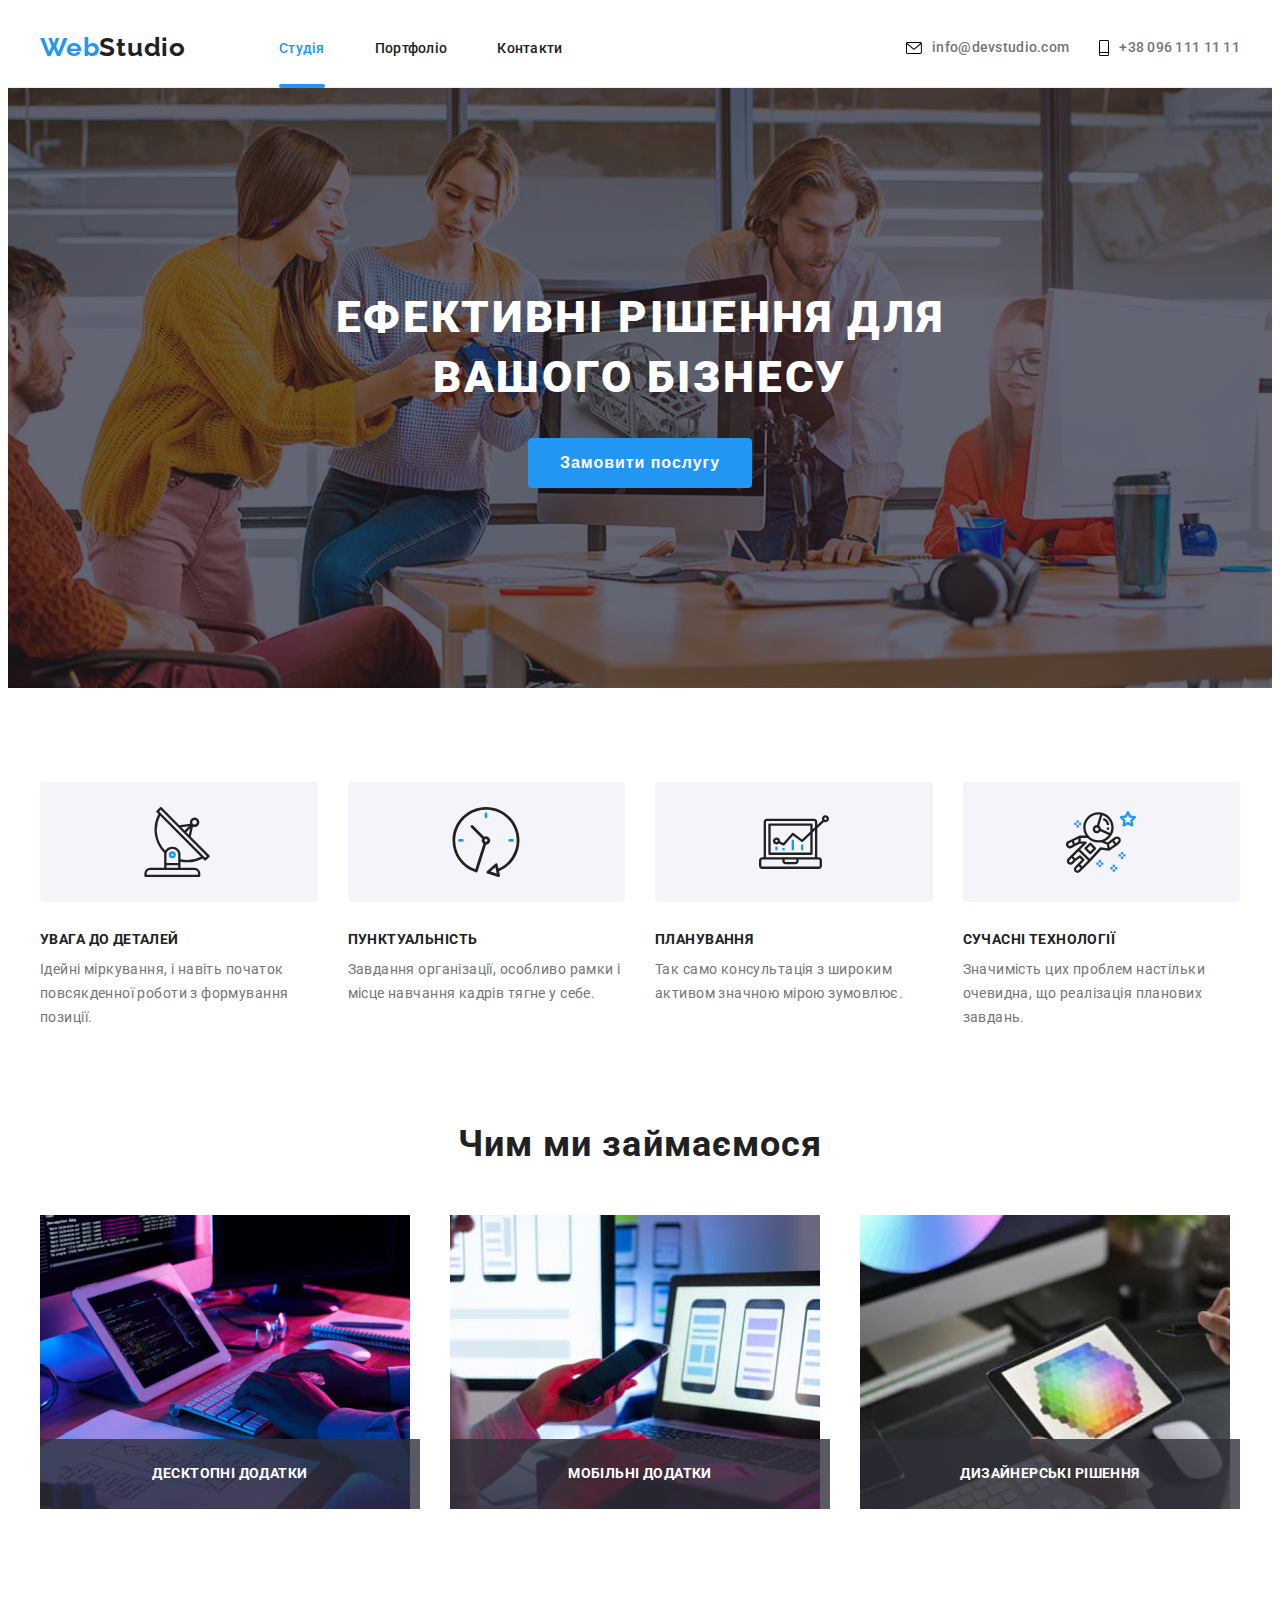
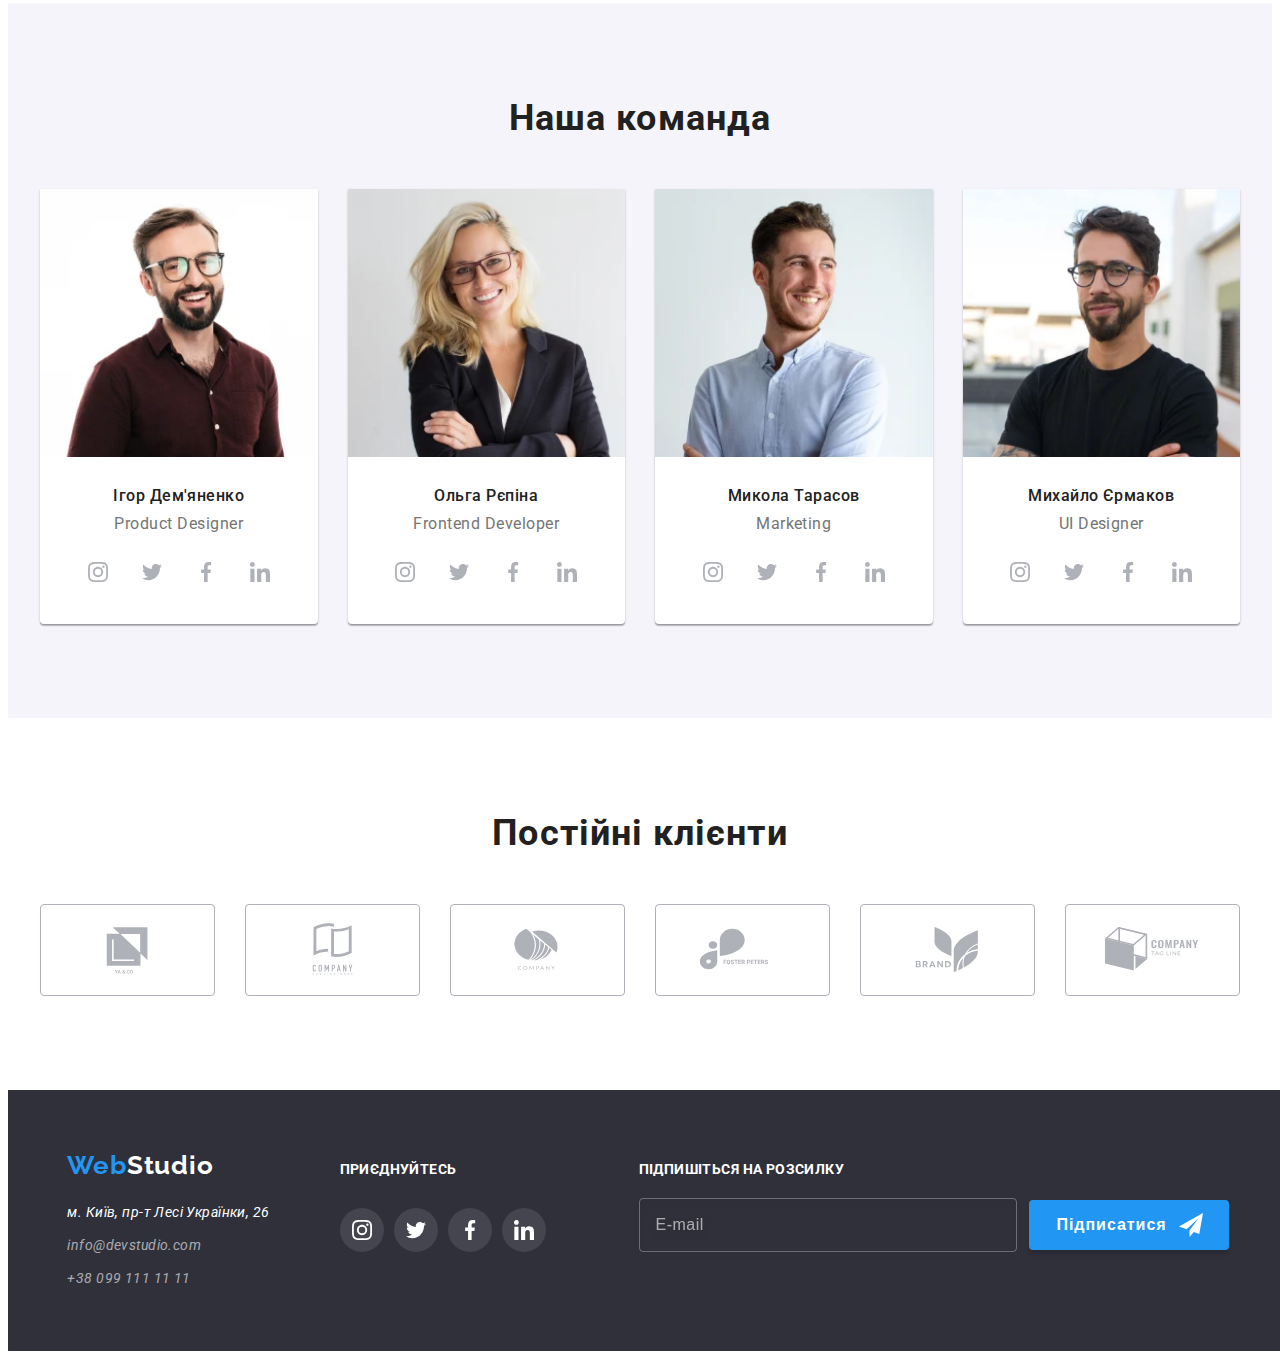
==== commit 57027244: "fixed mistakes" ====
--- a/index.html
+++ b/index.html
@@ -1,15 +1,18 @@
 <!DOCTYPE html>
-<html lang="ua">
+<html lang="ru">
 
 <head>
     <meta charset="UTF-8">
     <meta http-equiv="X-UA-Compatible" content="IE=edge">
     <meta name="viewport" content="width=device-width, initial-scale=1.0">
     <title>Web Studio</title>
-    <!-- Custom styles start -->
-    <link rel="stylesheet" href="./CSS/main.min.css">
-    <link rel="stylesheet" href="./CSS/styles.css">
-    <!-- Custom styles end -->
+
+    <!-- Normalizer start -->
+    <link rel="stylesheet" href="https://cdnjs.cloudflare.com/ajax/libs/modern-normalize/1.1.0/modern-normalize.min.css"
+    integrity="sha512-wpPYUAdjBVSE4KJnH1VR1HeZfpl1ub8YT/NKx4PuQ5NmX2tKuGu6U/JRp5y+Y8XG2tV+wKQpNHVUX03MfMFn9Q=="
+    crossorigin="anonymous" referrerpolicy="no-referrer" />
+    <!-- Normalizer end -->
+
     <!-- fonts start -->
     <link rel="preconnect" href="https://fonts.googleapis.com">
     <link rel="preconnect" href="https://fonts.gstatic.com" crossorigin>
@@ -17,11 +20,11 @@
         href="https://fonts.googleapis.com/css2?family=Raleway:wght@700&family=Roboto:wght@400;500;700;900&display=swap"
         rel="stylesheet">
     <!-- fonts end-->
-    <!-- Normalizer start -->
-    <link rel="stylesheet" href="https://cdnjs.cloudflare.com/ajax/libs/modern-normalize/1.1.0/modern-normalize.min.css"
-        integrity="sha512-wpPYUAdjBVSE4KJnH1VR1HeZfpl1ub8YT/NKx4PuQ5NmX2tKuGu6U/JRp5y+Y8XG2tV+wKQpNHVUX03MfMFn9Q=="
-        crossorigin="anonymous" referrerpolicy="no-referrer" />
-    <!-- Normalizer end -->
+    
+    <!-- Custom styles start -->
+    <link rel="stylesheet" href="./CSS/main.min.css">
+    <link rel="stylesheet" href="./CSS/styles.css">
+    <!-- Custom styles end -->
 </head>
 
 <body data-body>
@@ -169,8 +172,7 @@
                                     <use href="./images/checkbox.svg#icon-checkbox" class=""></use>
                                 </svg>
                             </span>
-                            <span class="field-label">Соглашаюсь с рассылкой и принимаю <span class="agreements">Условия
-                                    договора</span></span>
+                            <span class="field-label">Погоджуюся з розсилкою та приймаю <span class="agreements">Умови договору</span></span>
                         </label>
                     </div>
                     <div class="modal__submit">
--- a/CSS/main.min.css
+++ b/CSS/main.min.css
@@ -1 +1 @@
-:root{--main-font: *Roboto*;--secondaty-font: font-family: "Raleway", sans-serif;font-family:"Roboto",sans-serif;--main-color: #212121;--second-color: #757575;--third-color: #2196F3;--bg-color-one: #2F303A;--bg-color-second: #2196F3;--items: 3;--indent: 30px;--anim-slow: 250ms cubic-bezier(0.4, 0, 0.2, 1) ease-in-out;--anim-fast: 250ms ease-in-out}.visually-hidden{position:absolute;white-space:nowrap;width:1px;height:1px;overflow:hidden;border:0;padding:0;clip:rect(0 0 0 0);-webkit-clip-path:inset(50%);clip-path:inset(50%);margin:-1px}.footer__container,.benefits__container,.header__container{width:1200px;padding-left:15px;padding-right:15px;margin-left:auto;margin-right:auto}body{font-family:"Roboto";font-style:normal}body.no-scroll{overflow:hidden}h1,h2,h3,h4,p{margin:0px}img{display:block;max-width:100%;height:auto}.link{text-decoration:none}.link:active{color:var(--third-color)}.list{list-style:none;margin:0px;padding:0px}.card-set{display:-webkit-box;display:-ms-flexbox;display:flex;-ms-flex-wrap:wrap;flex-wrap:wrap;gap:var(--indent)}.card-set__item{-ms-flex-preferred-size:calc((100% - var(--indent)*(var(--items) - 1))/var(--items));flex-basis:calc((100% - var(--indent)*(var(--items) - 1))/var(--items))}.container{width:100%;padding-left:15px;padding-right:15px;margin-left:auto;margin-right:auto}@media screen and (min-width: 480px){.container{max-width:480px}}@media screen and (min-width: 768px){.container{max-width:768px}}@media screen and (min-width: 1200px){.container{max-width:1200px}}.social-media{display:-webkit-box;display:-ms-flexbox;display:flex;-webkit-box-pack:center;-ms-flex-pack:center;justify-content:center;gap:10px}.social-media__link{display:-webkit-box;display:-ms-flexbox;display:flex;-webkit-box-align:center;-ms-flex-align:center;align-items:center;-webkit-box-pack:center;-ms-flex-pack:center;justify-content:center;background-color:#fff;border-radius:50%;width:44px;height:44px;-webkit-transition:background-color 250ms cubic-bezier(0.4, 0, 0.2, 1);transition:background-color 250ms cubic-bezier(0.4, 0, 0.2, 1)}.social-media__link:hover>.social-media__icon,.social-media__link:focus>.social-media__icon{fill:#fff}.social-media__icon{fill:#afb1b8}.social-media__link:hover,.social-media__link:focus{background-color:#2196f3}.social-media__text{font-weight:700;font-size:14px;line-height:1.14;letter-spacing:.03em;text-transform:uppercase;margin-bottom:20px;color:#fff}.social-media__link{display:-webkit-box;display:-ms-flexbox;display:flex;-webkit-box-align:center;-ms-flex-align:center;align-items:center;-webkit-box-pack:center;-ms-flex-pack:center;justify-content:center;background:rgba(255,255,255,.1);border-radius:50%;width:44px;height:44px;-webkit-transition:background-color 250ms cubic-bezier(0.4, 0, 0.2, 1);transition:background-color 250ms cubic-bezier(0.4, 0, 0.2, 1)}.social-media__link:hover .social-media__icon,.social-media__link:focus .social-media__icon{fill:#fff}.social-media__link:hover,.social-media__link:focus{background-color:#2196f3}.social-media__icon--white{fill:#fff}.social-media__list{display:-webkit-box;display:-ms-flexbox;display:flex;gap:10px}.contact{display:none;margin-left:auto;gap:30px}@media screen and (min-width: 768px){.contact{display:block}}@media screen and (min-width: 1200px){.contact{display:-webkit-box;display:-ms-flexbox;display:flex}}@media screen and (min-width: 768px){.contact__item:not(:last-child){margin-bottom:12px}}@media screen and (min-width: 1200px){.contact__item:not(:last-child){margin-bottom:0px}}.contact__tel{color:var(--second-color);font-weight:500;font-size:14px;line-height:1.14;letter-spacing:.02em;display:-webkit-box;display:-ms-flexbox;display:flex;-webkit-box-align:center;-ms-flex-align:center;align-items:center;gap:10px}.contact__mail{font-weight:500;font-size:14px;line-height:1.14;letter-spacing:.02em;color:#757575;display:-webkit-box;display:-ms-flexbox;display:flex;-webkit-box-align:center;-ms-flex-align:center;align-items:center;gap:10px}.contact__mail:hover .contact__icon,.contact__mail:focus .contact__icon{fill:#188ce8}.contact__tel:hover .contact__icon,.contact__tel:focus .contact__icon{fill:#188ce8}.contact__mail:hover,.contact__mail:focus{color:#188ce8}.contact__tel:hover,.contact__tel:focus{color:#188ce8}.backdrop{position:fixed;top:0;left:0;z-index:1000;width:100%;height:100%;background-color:rgba(55,57,63,.23);opacity:1;visibility:visible;pointer-events:initial;-webkit-transition:opacity 250ms cubic-bezier(0.4, 0, 0.2, 1),visibility 250ms cubic-bezier(0.4, 0, 0.2, 1);transition:opacity 250ms cubic-bezier(0.4, 0, 0.2, 1),visibility 250ms cubic-bezier(0.4, 0, 0.2, 1)}.backdrop.is-hidden{opacity:0;visibility:hidden;pointer-events:none}.modal{position:absolute;top:50%;left:50%;background-color:#fff;-webkit-transform:translate(-50%, -50%);transform:translate(-50%, -50%);min-width:528px;min-height:581px;-webkit-box-shadow:0px 1px 3px rgba(0,0,0,.12),0px 1px 1px rgba(0,0,0,.14),0px 2px 1px rgba(0,0,0,.2);box-shadow:0px 1px 3px rgba(0,0,0,.12),0px 1px 1px rgba(0,0,0,.14),0px 2px 1px rgba(0,0,0,.2);border-radius:4px}.modal__close-btn{position:absolute;top:20px;right:20px;display:-webkit-box;display:-ms-flexbox;display:flex;-webkit-box-align:center;-ms-flex-align:center;align-items:center;-webkit-box-pack:center;-ms-flex-pack:center;justify-content:center;-webkit-transform:translate(50%, -50%);transform:translate(50%, -50%);width:30px;height:30px;padding:0;background:#fff;border:1px solid rgba(0,0,0,.1);border-radius:50%;cursor:pointer;-webkit-transition:fill 250ms cubic-bezier(0.4, 0, 0.2, 1);transition:fill 250ms cubic-bezier(0.4, 0, 0.2, 1)}.modal__close-btn:hover{fill:#2196f3}.modal__form{display:-webkit-box;display:-ms-flexbox;display:flex;-webkit-box-orient:vertical;-webkit-box-direction:normal;-ms-flex-direction:column;flex-direction:column;padding:40px}.modal__label{margin-bottom:4px;font-weight:400;font-size:12px;line-height:1.17;letter-spacing:.01em;color:#757575}.modal__policy{display:-webkit-box;display:-ms-flexbox;display:flex;-webkit-box-align:center;-ms-flex-align:center;align-items:center;-webkit-box-pack:center;-ms-flex-pack:center;justify-content:center;margin-top:20px;margin-bottom:30px}.modal__submit{display:-webkit-box;display:-ms-flexbox;display:flex;-webkit-box-align:center;-ms-flex-align:center;align-items:center;text-align:center;margin-left:auto;margin-right:auto}.modal__button{width:200px;height:50px;left:700px;top:712px;cursor:pointer;font-weight:700;font-size:16px;line-height:1.87;letter-spacing:.06em;color:#fff;background:#2196f3;-webkit-box-shadow:0px 4px 4px rgba(0,0,0,.15);box-shadow:0px 4px 4px rgba(0,0,0,.15);border-radius:4px;border-color:#2196f3;border:rgba(0,0,0,0)}.form__field{display:-webkit-box;display:-ms-flexbox;display:flex;-webkit-box-orient:vertical;-webkit-box-direction:normal;-ms-flex-direction:column;flex-direction:column;margin-bottom:10px}.form__container{position:relative}.form__svg{position:absolute;top:50%;left:15px;-webkit-transform:translateY(-50%);transform:translateY(-50%)}.form__title{display:-webkit-box;display:-ms-flexbox;display:flex;-webkit-box-pack:center;-ms-flex-pack:center;justify-content:center;text-align:center;margin-bottom:18px;font-weight:700;font-size:20px;line-height:1.15;letter-spacing:.03em;color:#212121}.form__input{height:40px;width:100%;border:1px solid rgba(33,33,33,.2);border-radius:4px;padding-left:42px;outline:rgba(0,0,0,0);-webkit-transition:border-color 250ms cubic-bezier(0.4, 0, 0.2, 1);transition:border-color 250ms cubic-bezier(0.4, 0, 0.2, 1)}.form__input:focus+.form__svg{fill:#188ce8}.form__input:focus{border-color:#2196f3}textarea{resize:none}::-webkit-input-placeholder{font-weight:400;font-size:12px;line-height:1.17;letter-spacing:.01em;color:rgba(117,117,117,.5)}::-moz-placeholder{font-weight:400;font-size:12px;line-height:1.17;letter-spacing:.01em;color:rgba(117,117,117,.5)}:-ms-input-placeholder{font-weight:400;font-size:12px;line-height:1.17;letter-spacing:.01em;color:rgba(117,117,117,.5)}::-ms-input-placeholder{font-weight:400;font-size:12px;line-height:1.17;letter-spacing:.01em;color:rgba(117,117,117,.5)}::placeholder{font-weight:400;font-size:12px;line-height:1.17;letter-spacing:.01em;color:rgba(117,117,117,.5)}.comment__item{height:120px;padding:12px 16px;border:1px solid rgba(33,33,33,.2);border-radius:4px;outline:rgba(0,0,0,0)}.comment__item:focus{border-color:#2196f3}.field-label{font-weight:400;font-size:14px;line-height:1.7;letter-spacing:.03em;color:#757575}.agreements{color:#2196f3;text-decoration:underline;cursor:pointer}.checkbox{position:relative;display:-webkit-box;display:-ms-flexbox;display:flex;-webkit-box-align:center;-ms-flex-align:center;align-items:center}.checkbox__container{display:-webkit-inline-box;display:-ms-inline-flexbox;display:inline-flex;-webkit-box-pack:center;-ms-flex-pack:center;justify-content:center;-webkit-box-align:center;-ms-flex-align:center;align-items:center;margin-right:8px;width:16px;height:15px;outline:2px solid #212121;outline-offset:-2px;border-radius:2px;background-color:#fff;-webkit-transition:background-color 250ms,outline 250ms;transition:background-color 250ms,outline 250ms}.checkbox__input{margin-right:8px}.checkbox__input:checked+.checkbox__container{background-color:#2196f3;outline:rgba(0,0,0,0)}.mobile-menu-btn{background-color:rgba(0,0,0,0);border:none;width:40px;height:40px;display:-webkit-box;display:-ms-flexbox;display:flex;-webkit-box-align:center;-ms-flex-align:center;align-items:center;-webkit-box-pack:center;-ms-flex-pack:center;justify-content:center;margin-left:auto;z-index:10}@media screen and (min-width: 768px){.mobile-menu-btn{display:none}}.mobile-menu-icon:hover .mobile-menu-burger,.mobile-menu-icon:focus .mobile-menu-burger{fill:#2196f3}.mobile-menu-close{opacity:0;-webkit-transition:500ms;transition:500ms}.mobile-menu-btn.is-open .mobile-menu-close{opacity:1}.mobile-menu-burger{-webkit-transition:500ms;transition:500ms}.mobile-menu-btn.is-open .mobile-menu-burger{opacity:0}.mobile-menu{position:fixed;top:0;left:0;width:100%;height:100vh;padding:48px 40px;background-color:#fff;z-index:1;-webkit-transition:-webkit-transform 500ms;transition:-webkit-transform 500ms;transition:transform 500ms;transition:transform 500ms, -webkit-transform 500ms;display:-webkit-box;display:-ms-flexbox;display:flex;-webkit-box-orient:vertical;-webkit-box-direction:normal;-ms-flex-direction:column;flex-direction:column;-webkit-transform:translateX(150%);transform:translateX(150%)}.mobile-menu.is-open{-webkit-transform:translateX(0);transform:translateX(0)}.mobile-menu-nav{display:-webkit-box;display:-ms-flexbox;display:flex;-webkit-box-orient:vertical;-webkit-box-direction:normal;-ms-flex-direction:column;flex-direction:column;margin-bottom:auto;gap:32px}.mobile-menu-contacts{margin-bottom:64px;display:-webkit-box;display:-ms-flexbox;display:flex;-webkit-box-orient:vertical;-webkit-box-direction:normal;-ms-flex-direction:column;flex-direction:column;gap:32px}.mobile-menu-socials{display:-webkit-box;display:-ms-flexbox;display:flex;-webkit-box-align:center;-ms-flex-align:center;align-items:center;-ms-flex-wrap:wrap;flex-wrap:wrap;gap:10px}.mobile-menu-socials-link{font-weight:500;font-size:18px;line-height:1.22;letter-spacing:.02em;color:#2196f3}.mobile-menu-socials-item:not(:last-child) .mobile-menu-socials-link{padding-right:10px;border-right:1px solid rgba(33,33,33,.2)}.mobile-menu-contacts-tel{font-weight:500;font-size:34px;line-height:1.18;letter-spacing:.02em;color:#2196f3}.mobile-menu-contacts-mail{font-weight:500;font-size:24px;line-height:1.17;letter-spacing:.02em;color:#757575}.mobile-menu-nav-item .mobile-menu-nav-link{font-weight:500;font-size:40px;line-height:1.18;letter-spacing:.02em;color:#212121}.mobile-menu-nav-item .current{color:#2196f3}.header{padding-top:24px;padding-bottom:24px;border-bottom:1px solid #ececec}.header__container{display:-webkit-box;display:-ms-flexbox;display:flex;-webkit-box-align:center;-ms-flex-align:center;align-items:center;-webkit-box-pack:center;-ms-flex-pack:center;justify-content:center}.header__logo{font-family:"Raleway";font-weight:700;font-size:26px;line-height:1.2;letter-spacing:.03em;color:var(--third-color);display:-webkit-box;display:-ms-flexbox;display:flex;margin-right:93px}.header__span{color:var(--main-color)}.nav{display:none}@media screen and (min-width: 768px){.nav{display:block}}.nav__list{display:-webkit-box;display:-ms-flexbox;display:flex;-webkit-box-align:center;-ms-flex-align:center;align-items:center;padding-left:0px}.nav__item:not(:last-child){margin-right:50px}.nav__link{color:var(--main-color);font-weight:500;font-size:14px;line-height:1.14;letter-spacing:.02em}.nav__link--current{position:relative;font-weight:500;font-size:14px;line-height:1.14;letter-spacing:.02em;color:#2196f3}.nav__link--current::after{content:"";position:absolute;bottom:0;left:0;-webkit-transform:translateY(32px);transform:translateY(32px);display:inline-block;width:100%;height:4px;background:#2196f3;border-radius:2px}.nav__link:hover,.nav__link:focus{font-weight:500;font-size:14px;line-height:1.14;letter-spacing:.02em;color:#188ce8}.hero{background-repeat:no-repeat;background-position:center;background-size:cover;background-color:rgba(47,48,58,.4);padding-top:200px;padding-bottom:200px;display:-webkit-box;display:-ms-flexbox;display:flex;-webkit-box-orient:vertical;-webkit-box-direction:normal;-ms-flex-direction:column;flex-direction:column;-webkit-box-align:center;-ms-flex-align:center;align-items:center;-webkit-box-pack:center;-ms-flex-pack:center;justify-content:center;background-image:url(../images/header/header_S.jpg),-webkit-gradient(linear, left top, right top, from(rgba(47, 48, 58, 0.4)), to(rgba(47, 48, 58, 0.4)));background-image:url(../images/header/header_S.jpg),linear-gradient(to right, rgba(47, 48, 58, 0.4), rgba(47, 48, 58, 0.4))}@media(min-device-pixel-ratio: 2),(-webkit-min-device-pixel-ratio: 2),(min-resolution: 192dpi),(min-resolution: 2dppx){.hero{background-image:url(../images/header/header_S@2x.jpg),-webkit-gradient(linear, left top, right top, from(rgba(47, 48, 58, 0.4)), to(rgba(47, 48, 58, 0.4)));background-image:url(../images/header/header_S@2x.jpg),linear-gradient(to right, rgba(47, 48, 58, 0.4), rgba(47, 48, 58, 0.4))}}@media screen and (min-width: 768px){.hero{background-image:url(../images/header/header_M.jpg),-webkit-gradient(linear, left top, right top, from(rgba(47, 48, 58, 0.4)), to(rgba(47, 48, 58, 0.4)));background-image:url(../images/header/header_M.jpg),linear-gradient(to right, rgba(47, 48, 58, 0.4), rgba(47, 48, 58, 0.4))}}@media screen and (min-width: 768px)and (min-device-pixel-ratio: 2),screen and (min-width: 768px)and (-webkit-min-device-pixel-ratio: 2),screen and (min-width: 768px)and (min-resolution: 192dpi),screen and (min-width: 768px)and (min-resolution: 2dppx){.hero{background-image:url(../images/header/header_M@2x.jpg),-webkit-gradient(linear, left top, right top, from(rgba(47, 48, 58, 0.4)), to(rgba(47, 48, 58, 0.4)));background-image:url(../images/header/header_M@2x.jpg),linear-gradient(to right, rgba(47, 48, 58, 0.4), rgba(47, 48, 58, 0.4))}}@media screen and (min-width: 1200px){.hero{background-image:url(../images/header/header_L.jpg),-webkit-gradient(linear, left top, right top, from(rgba(47, 48, 58, 0.4)), to(rgba(47, 48, 58, 0.4)));background-image:url(../images/header/header_L.jpg),linear-gradient(to right, rgba(47, 48, 58, 0.4), rgba(47, 48, 58, 0.4))}}@media screen and (min-width: 1200px)and (min-device-pixel-ratio: 2),screen and (min-width: 1200px)and (-webkit-min-device-pixel-ratio: 2),screen and (min-width: 1200px)and (min-resolution: 192dpi),screen and (min-width: 1200px)and (min-resolution: 2dppx){.hero{background-image:url(../images/header/header_L@2x.jpg),-webkit-gradient(linear, left top, right top, from(rgba(47, 48, 58, 0.4)), to(rgba(47, 48, 58, 0.4)));background-image:url(../images/header/header_L@2x.jpg),linear-gradient(to right, rgba(47, 48, 58, 0.4), rgba(47, 48, 58, 0.4))}}.hero__title{font-family:"Roboto";font-style:normal;max-width:360px;font-weight:900;font-size:26px;line-height:1.6;text-align:center;letter-spacing:.06em;text-transform:uppercase;color:#fff;margin-left:auto;margin-right:auto;margin-bottom:30px}@media screen and (min-width: 1200px){.hero__title{max-width:696px;font-size:44px;line-height:1.36}}.hero__btn{cursor:pointer;background-color:var(--bg-color-second);border:rgba(0,0,0,0);border-radius:4px;color:#fff;font-weight:700;font-size:16px;line-height:1.87;letter-spacing:.06em;margin-left:auto;margin-right:auto;padding:10px 32px;display:-webkit-box;display:-ms-flexbox;display:flex}.benefits{padding:94px 0px}.benefits__list{display:-webkit-box;display:-ms-flexbox;display:flex;padding-left:0px;gap:30px;--items: 1}@media screen and (min-width: 768px){.benefits__list{--items: 2}}@media screen and (min-width: 1200px){.benefits__list{--items: 4}}.benefits__link{display:-webkit-box;display:-ms-flexbox;display:flex;-webkit-box-align:center;-ms-flex-align:center;align-items:center;-webkit-box-pack:center;-ms-flex-pack:center;justify-content:center;height:120px;background:#f5f4fa;border-radius:4px}.subtitle{margin-top:30px}.subtitle__title{font-weight:700;font-size:14px;line-height:1.14;letter-spacing:.03em;text-transform:uppercase;color:var(--main-color);margin-bottom:10px}@media screen and (max-width: 480px){.subtitle__title{display:-webkit-box;display:-ms-flexbox;display:flex;-webkit-box-pack:center;-ms-flex-pack:center;justify-content:center}}.subtitle__text{font-weight:400;font-size:14px;line-height:1.71;letter-spacing:.03em;color:var(--second-color);width:100%}.about{display:none;padding-bottom:94px}@media screen and (min-width: 1200px){.about{display:-webkit-box;display:-ms-flexbox;display:flex}}.about__title{font-weight:700;font-size:36px;line-height:1.16;text-align:center;letter-spacing:.03em;color:var(--main-color);margin-bottom:50px}.about__item{position:relative;overflow:hidden}.about__overlay{position:absolute;bottom:0;left:0;width:100%;height:70px;display:-webkit-box;display:-ms-flexbox;display:flex;-webkit-box-align:center;-ms-flex-align:center;align-items:center;-webkit-box-pack:center;-ms-flex-pack:center;justify-content:center;background:rgba(47,48,58,.8);-webkit-box-shadow:0px 4px 4px rgba(0,0,0,.25);box-shadow:0px 4px 4px rgba(0,0,0,.25)}.about__descr{font-family:"Roboto";font-style:normal;font-weight:700;font-size:14px;line-height:1.14;letter-spacing:.03em;text-transform:uppercase;color:#fff}.team{padding:94px 0px;background:#f5f4fa;display:-webkit-box;display:-ms-flexbox;display:flex;-webkit-box-align:center;-ms-flex-align:center;align-items:center;-webkit-box-pack:center;-ms-flex-pack:center;justify-content:center;-webkit-box-orient:vertical;-webkit-box-direction:normal;-ms-flex-direction:column;flex-direction:column}.team__title{font-weight:700;font-size:36px;line-height:.9;text-align:center;letter-spacing:.03em;color:var(--main-color);margin-bottom:50px}@media screen and (min-width: 768px){.team__title{line-height:.9}}@media screen and (min-width: 1200px){.team__title{line-height:1.17}}.team__item{background:#fff;-webkit-box-shadow:0px 1px 3px rgba(0,0,0,.12),0px 1px 1px rgba(0,0,0,.14),0px 2px 1px rgba(0,0,0,.2);box-shadow:0px 1px 3px rgba(0,0,0,.12),0px 1px 1px rgba(0,0,0,.14),0px 2px 1px rgba(0,0,0,.2);border-radius:0px 0px 4px 4px;--items: 1}@media screen and (min-width: 768px){.team__item{--items: 2}}@media screen and (min-width: 1200px){.team__item{--items: 4}}.team__wrapper{padding:30px 0px 30px 0px}.team__subtitle{font-weight:500;font-size:16px;line-height:1.18;text-align:center;letter-spacing:.03em;color:var(--main-color);margin-bottom:10px}.team__descr{margin-bottom:16px;font-weight:400;font-size:16px;line-height:1.18;text-align:center;letter-spacing:.03em;color:var(--second-color)}.clients{padding:94px 0px}.clients__title{font-weight:700;font-size:36px;line-height:.9;text-align:center;letter-spacing:.03em;color:#212121}@media screen and (min-width: 768px){.clients__title{line-height:.9}}@media screen and (min-width: 1200px){.clients__title{line-height:1.17}}.clients__list{display:-webkit-box;display:-ms-flexbox;display:flex;-webkit-box-pack:center;-ms-flex-pack:center;justify-content:center;--items: 2;gap:30px;margin-top:50px}@media screen and (min-width: 768px){.clients__list{--items: 3}}@media screen and (min-width: 1200px){.clients__list{--items: 6}}.clients__item{-webkit-box-sizing:border-box;box-sizing:border-box;margin:0px;border:1px solid #afb1b8;border-radius:4px;width:210px;height:92px}@media screen and (min-width: 768px){.clients__item{width:226px}}@media screen and (min-width: 1200px){.clients__item{width:170px}}.clients__icon{fill:#afb1b8;-webkit-transition:fill 250ms cubic-bezier(0.4, 0, 0.2, 1);transition:fill 250ms cubic-bezier(0.4, 0, 0.2, 1)}.clients__link{display:-webkit-box;display:-ms-flexbox;display:flex;-webkit-box-align:center;-ms-flex-align:center;align-items:center;-webkit-box-pack:center;-ms-flex-pack:center;justify-content:center;width:100%;height:100%}.clients__link:hover .clients__icon,.clients__link:focus .clients__icon{fill:#2196f3}.clients__item:hover>.clients__link,.clients__item:focus>.clients__link{border:1px solid #2196f3}.footer{background:var(--bg-color-one);padding:60px 0px}@media screen and (min-width: 768px){.footer{width:768px}}@media screen and (min-width: 768px){.footer{width:100vw}}.footer__bg{display:-webkit-box;display:-ms-flexbox;display:flex;-webkit-box-orient:vertical;-webkit-box-direction:normal;-ms-flex-direction:column;flex-direction:column;-webkit-box-align:center;-ms-flex-align:center;align-items:center;margin-bottom:60px}@media screen and (min-width: 768px){.footer__bg{margin-right:165px;margin-bottom:0}}@media screen and (min-width: 1200px){.footer__bg{margin-right:70px;-webkit-box-align:start;-ms-flex-align:start;align-items:flex-start}}.footer__logo{font-family:"Raleway";font-style:normal;text-decoration:none;font-weight:700;font-size:26px;line-height:1.19;letter-spacing:.03em;color:var(--third-color);margin-bottom:20px}.footer__container{display:contents;-webkit-box-align:center;-ms-flex-align:center;align-items:center;-webkit-box-pack:center;-ms-flex-pack:center;justify-content:center;-webkit-box-orient:vertical;-webkit-box-direction:normal;-ms-flex-direction:column;flex-direction:column;max-width:480px;gap:60px}@media screen and (min-width: 768px){.footer__container{max-width:768px;display:-webkit-box;display:-ms-flexbox;display:flex;-ms-flex-wrap:wrap;flex-wrap:wrap;-webkit-box-orient:horizontal;-webkit-box-direction:normal;-ms-flex-direction:row;flex-direction:row;-webkit-box-align:center;-ms-flex-align:center;align-items:center;-webkit-box-pack:center;-ms-flex-pack:center;justify-content:center}}@media screen and (min-width: 1200px){.footer__container{display:-webkit-box;display:-ms-flexbox;display:flex;-webkit-box-align:baseline;-ms-flex-align:baseline;align-items:baseline;-webkit-box-orient:horizontal;-webkit-box-direction:normal;-ms-flex-direction:row;flex-direction:row;min-width:1200px;gap:0}}.footer__social-media{display:-webkit-box;display:-ms-flexbox;display:flex;-webkit-box-orient:vertical;-webkit-box-direction:normal;-ms-flex-direction:column;flex-direction:column;-webkit-box-align:center;-ms-flex-align:center;align-items:center;margin-bottom:60px}@media screen and (min-width: 1200px){.footer__social-media{margin-right:93px;margin-bottom:0;-webkit-box-align:start;-ms-flex-align:start;align-items:flex-start}}.footer__span{color:#fff}.address__list{display:-webkit-box;display:-ms-flexbox;display:flex;-webkit-box-orient:vertical;-webkit-box-direction:normal;-ms-flex-direction:column;flex-direction:column;-webkit-box-align:center;-ms-flex-align:center;align-items:center}@media screen and (min-width: 1200px){.address__list{-webkit-box-align:start;-ms-flex-align:start;align-items:flex-start}}.address__loc{font-weight:400;font-size:14px;line-height:1.71;letter-spacing:.03em;color:#fff}.address__info{font-weight:400;font-size:14px;line-height:1.71;letter-spacing:.03em;color:rgba(255,255,255,.6)}.address__item:not(:last-child){text-decoration:none;list-style:none;margin-bottom:9px}.subscribe{display:-webkit-box;display:-ms-flexbox;display:flex;-webkit-box-orient:vertical;-webkit-box-direction:normal;-ms-flex-direction:column;flex-direction:column;-webkit-box-align:center;-ms-flex-align:center;align-items:center}@media screen and (min-width: 1200px){.subscribe{display:block}}.subscribe__title{font-weight:700;font-size:14px;line-height:1.14;letter-spacing:.03em;text-transform:uppercase;color:#fff;margin-bottom:20px}.subscribe__container{display:-webkit-box;display:-ms-flexbox;display:flex;-webkit-box-orient:vertical;-webkit-box-direction:normal;-ms-flex-direction:column;flex-direction:column;-webkit-box-align:center;-ms-flex-align:center;align-items:center;gap:12px}@media screen and (min-width: 1200px){.subscribe__container{-webkit-box-orient:horizontal;-webkit-box-direction:normal;-ms-flex-direction:row;flex-direction:row}}.subscribe__mail{width:90vw;height:50px;padding-left:16px;color:#fff;background-color:rgba(0,0,0,0);border:1px solid rgba(255,255,255,.3);-webkit-filter:drop-shadow(0px 4px 4px rgba(0, 0, 0, 0.15));filter:drop-shadow(0px 4px 4px rgba(0, 0, 0, 0.15));border-radius:4px}@media screen and (min-width: 1200px){.subscribe__mail{max-width:358px}}@media screen and (min-width: 768px)and (max-width: 1199px){.subscribe__mail{width:450px}}.subscribe__mail::-webkit-input-placeholder{font-weight:400;font-size:16px;line-height:1.25;display:-webkit-box;display:flex;-webkit-box-align:center;align-items:center;letter-spacing:.03em;color:rgba(255,255,255,.6)}.subscribe__mail::-moz-placeholder{font-weight:400;font-size:16px;line-height:1.25;display:flex;align-items:center;letter-spacing:.03em;color:rgba(255,255,255,.6)}.subscribe__mail:-ms-input-placeholder{font-weight:400;font-size:16px;line-height:1.25;display:-ms-flexbox;display:flex;-ms-flex-align:center;align-items:center;letter-spacing:.03em;color:rgba(255,255,255,.6)}.subscribe__mail::-ms-input-placeholder{font-weight:400;font-size:16px;line-height:1.25;display:-ms-flexbox;display:flex;-ms-flex-align:center;align-items:center;letter-spacing:.03em;color:rgba(255,255,255,.6)}.subscribe__mail::placeholder{font-weight:400;font-size:16px;line-height:1.25;display:-webkit-box;display:-ms-flexbox;display:flex;-webkit-box-align:center;-ms-flex-align:center;align-items:center;letter-spacing:.03em;color:rgba(255,255,255,.6)}.submit{position:relative;display:-webkit-box;display:-ms-flexbox;display:flex;-webkit-box-align:center;-ms-flex-align:center;align-items:center;-webkit-box-pack:center;-ms-flex-pack:center;justify-content:center;background-color:#2196f3;-webkit-box-shadow:0px 4px 4px rgba(0,0,0,.15);box-shadow:0px 4px 4px rgba(0,0,0,.15);border-radius:4px;cursor:pointer;width:200px;height:50px}.submit__button{width:100%;height:100%;padding-left:0;padding-right:34px;margin-left:auto;margin-right:auto;cursor:pointer;background-color:rgba(0,0,0,0);border:rgba(0,0,0,0);font-weight:700;font-size:16px;line-height:1.87;letter-spacing:.06em;color:#fff}.submit__icon{position:absolute;top:50%;right:13%;-webkit-transform:translateY(-50%);transform:translateY(-50%)}.portfolio{display:-webkit-box;display:-ms-flexbox;display:flex;-ms-flex-wrap:wrap;flex-wrap:wrap;-webkit-box-pack:center;-ms-flex-pack:center;justify-content:center;padding:100px 0px 94px 0px}.portfolio__list{--items: 1}@media screen and (min-width: 768px){.portfolio__list{--items: 2}}@media screen and (min-width: 1200px){.portfolio__list{--items: 3}}.portfolio__item{position:relative;width:370px;background:#fff;border:1px solid #eee;-webkit-box-orient:vertical;-webkit-box-direction:normal;-ms-flex-direction:column;flex-direction:column;overflow:hidden;min-height:404px}.portfolio__item:hover .overlay{-webkit-transform:translateY(0);transform:translateY(0);opacity:1}.portfolio__container{position:relative;height:294px;display:-webkit-box;display:-ms-flexbox;display:flex}@media screen and (min-width: 768px){.portfolio__container{width:354px}}@media screen and (min-width: 1200px){.portfolio__container{width:370px}}.portfolio__item:hover,.portfolio__item:focus{cursor:pointer;border:1px solid #eee;-webkit-box-shadow:0px 1px 1px rgba(0,0,0,.12),0px 4px 4px rgba(0,0,0,.06),1px 4px 6px rgba(0,0,0,.16);box-shadow:0px 1px 1px rgba(0,0,0,.12),0px 4px 4px rgba(0,0,0,.06),1px 4px 6px rgba(0,0,0,.16)}.filter{width:480px;display:-webkit-box;display:-ms-flexbox;display:flex;-ms-flex-wrap:wrap;flex-wrap:wrap;-webkit-box-pack:start;-ms-flex-pack:start;justify-content:flex-start;margin-bottom:50px;gap:8px}@media screen and (min-width: 768px){.filter{width:768px;-webkit-box-pack:center;-ms-flex-pack:center;justify-content:center;-ms-flex-wrap:nowrap;flex-wrap:nowrap}}@media screen and (min-width: 1200px){.filter{min-width:1200px;-webkit-box-pack:center;-ms-flex-pack:center;justify-content:center;-ms-flex-wrap:nowrap;flex-wrap:nowrap}}.filter__item{display:-webkit-box;display:-ms-flexbox;display:flex;-webkit-box-align:center;-ms-flex-align:center;align-items:center}.filter__btns:hover,.filter__btns:focus{cursor:pointer;font-family:"Roboto";font-weight:500;font-size:16px;line-height:1.62;text-align:center;letter-spacing:.03em;color:#fff;background-color:var(--bg-color-second);-webkit-box-shadow:0px 3px 1px rgba(0,0,0,.1),0px 1px 2px rgba(0,0,0,.08),0px 2px 2px rgba(0,0,0,.12);box-shadow:0px 3px 1px rgba(0,0,0,.1),0px 1px 2px rgba(0,0,0,.08),0px 2px 2px rgba(0,0,0,.12);border-radius:4px}.filter__btns{background:#f5f4fa;border-radius:4px;font-family:"Roboto";font-style:normal;font-weight:500;font-size:16px;line-height:1.6;text-align:center;letter-spacing:.03em;color:var(--main-color);border-color:#f5f4fa;padding:6px 22px;border:0px;margin-left:6px;-webkit-transition:background-color 250ms cubic-bezier(0.4, 0, 0.2, 1);transition:background-color 250ms cubic-bezier(0.4, 0, 0.2, 1)}.filter__btns--current{font-weight:500;font-size:16px;line-height:1.62;text-align:center;letter-spacing:.03em;color:#fff;background:var(--bg-color-second);-webkit-box-shadow:0px 3px 1px rgba(0,0,0,.1),0px 1px 2px rgba(0,0,0,.08),0px 2px 2px rgba(0,0,0,.12);box-shadow:0px 3px 1px rgba(0,0,0,.1),0px 1px 2px rgba(0,0,0,.08),0px 2px 2px rgba(0,0,0,.12);border-radius:4px}.overlay{position:absolute;top:0;left:0;-webkit-transform:translateY(100%);transform:translateY(100%);opacity:0;width:100%;height:100%;display:-webkit-box;display:-ms-flexbox;display:flex;-webkit-box-align:center;-ms-flex-align:center;align-items:center;-webkit-box-pack:center;-ms-flex-pack:center;justify-content:center;background:rgba(33,150,243,.9);padding:63px 24px;-webkit-transition:opacity 250ms cubic-bezier(0.4, 0, 0.2, 1),-webkit-transform 250ms cubic-bezier(0.4, 0, 0.2, 1);transition:opacity 250ms cubic-bezier(0.4, 0, 0.2, 1),-webkit-transform 250ms cubic-bezier(0.4, 0, 0.2, 1);transition:transform 250ms cubic-bezier(0.4, 0, 0.2, 1),opacity 250ms cubic-bezier(0.4, 0, 0.2, 1);transition:transform 250ms cubic-bezier(0.4, 0, 0.2, 1),opacity 250ms cubic-bezier(0.4, 0, 0.2, 1),-webkit-transform 250ms cubic-bezier(0.4, 0, 0.2, 1)}.overlay__subtitle{font-weight:400;font-size:18px;line-height:1.6;letter-spacing:.03em;color:#fff}.photo-card{position:relative;overflow:hidden;background-color:#fff;padding:20px 24px}.photo-card__title{font-weight:700;font-size:18px;line-height:2;letter-spacing:.06em;color:var(--main-color);display:-webkit-box;display:-ms-flexbox;display:flex}.photo-card__subtitle{font-weight:400;font-size:16px;line-height:1.87;letter-spacing:.03em;color:var(--second-color)}/*# sourceMappingURL=main.min.css.map */+:root{--main-font: *Roboto*;--secondaty-font: font-family: "Raleway", sans-serif;font-family:"Roboto",sans-serif;--main-color: #212121;--second-color: #757575;--third-color: #2196F3;--bg-color-one: #2F303A;--bg-color-second: #2196F3;--items: 3;--indent: 30px;--anim-slow: 250ms cubic-bezier(0.4, 0, 0.2, 1) ease-in-out;--anim-fast: 250ms ease-in-out}.visually-hidden{position:absolute;white-space:nowrap;width:1px;height:1px;overflow:hidden;border:0;padding:0;clip:rect(0 0 0 0);-webkit-clip-path:inset(50%);clip-path:inset(50%);margin:-1px}.footer__container,.benefits__container,.header__container{width:1200px;padding-left:15px;padding-right:15px;margin-left:auto;margin-right:auto}body{font-family:"Roboto";font-style:normal}body.no-scroll{overflow:hidden}h1,h2,h3,h4,p{margin:0px}img{display:block;max-width:100%;height:auto}.link{text-decoration:none}.link:active{color:var(--third-color)}.list{list-style:none;margin:0px;padding:0px}.card-set{display:-webkit-box;display:-ms-flexbox;display:flex;-ms-flex-wrap:wrap;flex-wrap:wrap;gap:var(--indent)}.card-set__item{-ms-flex-preferred-size:calc((100% - var(--indent)*(var(--items) - 1))/var(--items));flex-basis:calc((100% - var(--indent)*(var(--items) - 1))/var(--items))}.container{width:100%;padding-left:15px;padding-right:15px;margin-left:auto;margin-right:auto}@media screen and (min-width: 480px){.container{max-width:480px}}@media screen and (min-width: 768px){.container{max-width:768px}}@media screen and (min-width: 1200px){.container{max-width:1200px}}.social-media{display:-webkit-box;display:-ms-flexbox;display:flex;-webkit-box-pack:center;-ms-flex-pack:center;justify-content:center;gap:10px}.social-media__link{display:-webkit-box;display:-ms-flexbox;display:flex;-webkit-box-align:center;-ms-flex-align:center;align-items:center;-webkit-box-pack:center;-ms-flex-pack:center;justify-content:center;background-color:#fff;border-radius:50%;width:44px;height:44px;-webkit-transition:background-color 250ms cubic-bezier(0.4, 0, 0.2, 1);transition:background-color 250ms cubic-bezier(0.4, 0, 0.2, 1)}.social-media__link:hover>.social-media__icon,.social-media__link:focus>.social-media__icon{fill:#fff}.social-media__icon{fill:#afb1b8}.social-media__link:hover,.social-media__link:focus{background-color:#2196f3}.social-media__text{font-weight:700;font-size:14px;line-height:1.14;letter-spacing:.03em;text-transform:uppercase;margin-bottom:20px;color:#fff}.social-media__link{display:-webkit-box;display:-ms-flexbox;display:flex;-webkit-box-align:center;-ms-flex-align:center;align-items:center;-webkit-box-pack:center;-ms-flex-pack:center;justify-content:center;background:rgba(255,255,255,.1);border-radius:50%;width:44px;height:44px;-webkit-transition:background-color 250ms cubic-bezier(0.4, 0, 0.2, 1);transition:background-color 250ms cubic-bezier(0.4, 0, 0.2, 1)}.social-media__link:hover .social-media__icon,.social-media__link:focus .social-media__icon{fill:#fff}.social-media__link:hover,.social-media__link:focus{background-color:#2196f3}.social-media__icon--white{fill:#fff}.social-media__list{display:-webkit-box;display:-ms-flexbox;display:flex;gap:10px}.contact{display:none;margin-left:auto;gap:30px}@media screen and (min-width: 768px){.contact{display:block}}@media screen and (min-width: 1200px){.contact{display:-webkit-box;display:-ms-flexbox;display:flex}}@media screen and (min-width: 768px){.contact__item:not(:last-child){margin-bottom:12px}}@media screen and (min-width: 1200px){.contact__item:not(:last-child){margin-bottom:0px}}.contact__tel{color:var(--second-color);font-weight:500;font-size:12px;line-height:1.17;letter-spacing:.02em;display:-webkit-box;display:-ms-flexbox;display:flex;-webkit-box-align:center;-ms-flex-align:center;align-items:center;gap:10px}@media screen and (min-width: 1200px){.contact__tel{font-size:14px;line-height:1.14}}.contact__mail{font-weight:500;font-size:12px;line-height:1.17;letter-spacing:.02em;color:#757575;display:-webkit-box;display:-ms-flexbox;display:flex;-webkit-box-align:center;-ms-flex-align:center;align-items:center;gap:10px}@media screen and (min-width: 1200px){.contact__mail{font-size:14px;line-height:1.14}}.contact__mail:hover .contact__icon,.contact__mail:focus .contact__icon{fill:#188ce8}.contact__tel:hover .contact__icon,.contact__tel:focus .contact__icon{fill:#188ce8}.contact__mail:hover,.contact__mail:focus{color:#188ce8}.contact__tel:hover,.contact__tel:focus{color:#188ce8}.backdrop{position:fixed;top:0;left:0;z-index:1000;width:100%;height:100%;background-color:rgba(55,57,63,.23);opacity:1;visibility:visible;pointer-events:initial;-webkit-transition:opacity 250ms cubic-bezier(0.4, 0, 0.2, 1),visibility 250ms cubic-bezier(0.4, 0, 0.2, 1);transition:opacity 250ms cubic-bezier(0.4, 0, 0.2, 1),visibility 250ms cubic-bezier(0.4, 0, 0.2, 1)}.backdrop.is-hidden{opacity:0;visibility:hidden;pointer-events:none}.modal{position:absolute;top:50%;left:50%;background-color:#fff;-webkit-transform:translate(-50%, -50%);transform:translate(-50%, -50%);min-width:450px;max-height:609px;-webkit-box-shadow:0px 1px 3px rgba(0,0,0,.12),0px 1px 1px rgba(0,0,0,.14),0px 2px 1px rgba(0,0,0,.2);box-shadow:0px 1px 3px rgba(0,0,0,.12),0px 1px 1px rgba(0,0,0,.14),0px 2px 1px rgba(0,0,0,.2);border-radius:4px}@media screen and (min-width: 1200px){.modal{min-width:528px;max-height:581px}}.modal__close-btn{position:absolute;top:20px;right:20px;display:-webkit-box;display:-ms-flexbox;display:flex;-webkit-box-align:center;-ms-flex-align:center;align-items:center;-webkit-box-pack:center;-ms-flex-pack:center;justify-content:center;-webkit-transform:translate(50%, -50%);transform:translate(50%, -50%);width:30px;height:30px;padding:0;background:#fff;border:1px solid rgba(0,0,0,.1);border-radius:50%;cursor:pointer;-webkit-transition:fill 250ms cubic-bezier(0.4, 0, 0.2, 1);transition:fill 250ms cubic-bezier(0.4, 0, 0.2, 1)}.modal__close-btn:hover{fill:#2196f3}.modal__form{display:-webkit-box;display:-ms-flexbox;display:flex;-webkit-box-orient:vertical;-webkit-box-direction:normal;-ms-flex-direction:column;flex-direction:column;padding:40px}.modal__label{margin-bottom:4px;font-weight:400;font-size:12px;line-height:1.17;letter-spacing:.01em;color:#757575}.modal__policy{display:-webkit-box;display:-ms-flexbox;display:flex;-webkit-box-align:center;-ms-flex-align:center;align-items:center;-webkit-box-pack:center;-ms-flex-pack:center;justify-content:center;margin-top:20px;margin-bottom:30px}.modal__submit{display:-webkit-box;display:-ms-flexbox;display:flex;-webkit-box-align:center;-ms-flex-align:center;align-items:center;text-align:center;margin-left:auto;margin-right:auto}.modal__button{width:200px;height:50px;left:700px;top:712px;cursor:pointer;font-weight:700;font-size:16px;line-height:1.87;letter-spacing:.06em;color:#fff;background:#2196f3;-webkit-box-shadow:0px 4px 4px rgba(0,0,0,.15);box-shadow:0px 4px 4px rgba(0,0,0,.15);border-radius:4px;border-color:#2196f3;border:rgba(0,0,0,0)}.form__field{display:-webkit-box;display:-ms-flexbox;display:flex;-webkit-box-orient:vertical;-webkit-box-direction:normal;-ms-flex-direction:column;flex-direction:column;margin-bottom:10px}.form__container{position:relative}.form__svg{position:absolute;top:50%;left:15px;-webkit-transform:translateY(-50%);transform:translateY(-50%)}.form__title{display:-webkit-box;display:-ms-flexbox;display:flex;-webkit-box-pack:center;-ms-flex-pack:center;justify-content:center;text-align:center;margin-bottom:18px;font-weight:700;font-size:20px;line-height:1.15;letter-spacing:.03em;color:#212121}.form__input{height:40px;width:100%;border:1px solid rgba(33,33,33,.2);border-radius:4px;padding-left:42px;outline:rgba(0,0,0,0);-webkit-transition:border-color 250ms cubic-bezier(0.4, 0, 0.2, 1);transition:border-color 250ms cubic-bezier(0.4, 0, 0.2, 1)}.form__input:focus+.form__svg{fill:#188ce8}.form__input:focus{border-color:#2196f3}textarea{resize:none}::-webkit-input-placeholder{font-weight:400;font-size:12px;line-height:1.17;letter-spacing:.01em;color:rgba(117,117,117,.5)}::-moz-placeholder{font-weight:400;font-size:12px;line-height:1.17;letter-spacing:.01em;color:rgba(117,117,117,.5)}:-ms-input-placeholder{font-weight:400;font-size:12px;line-height:1.17;letter-spacing:.01em;color:rgba(117,117,117,.5)}::-ms-input-placeholder{font-weight:400;font-size:12px;line-height:1.17;letter-spacing:.01em;color:rgba(117,117,117,.5)}::placeholder{font-weight:400;font-size:12px;line-height:1.17;letter-spacing:.01em;color:rgba(117,117,117,.5)}.comment__item{height:120px;padding:12px 16px;border:1px solid rgba(33,33,33,.2);border-radius:4px;outline:rgba(0,0,0,0)}.comment__item:focus{border-color:#2196f3}.field-label{font-weight:400;font-size:12px;line-height:1.17;letter-spacing:.03em;color:#757575}@media screen and (min-width: 1200px){.field-label{font-size:14px;line-height:1.7}}.agreements{color:#2196f3;text-decoration:underline;cursor:pointer}.checkbox{position:relative;display:-webkit-box;display:-ms-flexbox;display:flex;-webkit-box-align:center;-ms-flex-align:center;align-items:center}.checkbox__container{display:-webkit-inline-box;display:-ms-inline-flexbox;display:inline-flex;-webkit-box-pack:center;-ms-flex-pack:center;justify-content:center;-webkit-box-align:center;-ms-flex-align:center;align-items:center;margin-right:8px;width:16px;height:15px;outline:2px solid #212121;outline-offset:-2px;border-radius:2px;background-color:#fff;-webkit-transition:background-color 250ms,outline 250ms;transition:background-color 250ms,outline 250ms}.checkbox__input{margin-right:8px}.checkbox__input:checked+.checkbox__container{background-color:#2196f3;outline:rgba(0,0,0,0)}.mobile-menu-btn{background-color:rgba(0,0,0,0);border:none;width:40px;height:40px;display:-webkit-box;display:-ms-flexbox;display:flex;-webkit-box-align:center;-ms-flex-align:center;align-items:center;-webkit-box-pack:center;-ms-flex-pack:center;justify-content:center;margin-left:auto;z-index:10}@media screen and (min-width: 768px){.mobile-menu-btn{display:none}}.mobile-menu-icon:hover .mobile-menu-burger,.mobile-menu-icon:focus .mobile-menu-burger{fill:#2196f3}.mobile-menu-close{opacity:0;-webkit-transition:500ms;transition:500ms}.mobile-menu-btn.is-open .mobile-menu-close{opacity:1}.mobile-menu-burger{-webkit-transition:500ms;transition:500ms}.mobile-menu-btn.is-open .mobile-menu-burger{opacity:0}.mobile-menu{position:fixed;top:0;left:0;width:100%;height:100vh;padding:48px 40px;background-color:#fff;z-index:1;-webkit-transition:-webkit-transform 500ms;transition:-webkit-transform 500ms;transition:transform 500ms;transition:transform 500ms, -webkit-transform 500ms;display:-webkit-box;display:-ms-flexbox;display:flex;-webkit-box-orient:vertical;-webkit-box-direction:normal;-ms-flex-direction:column;flex-direction:column;-webkit-transform:translateX(150%);transform:translateX(150%)}.mobile-menu.is-open{-webkit-transform:translateX(0);transform:translateX(0)}.mobile-menu-nav{display:-webkit-box;display:-ms-flexbox;display:flex;-webkit-box-orient:vertical;-webkit-box-direction:normal;-ms-flex-direction:column;flex-direction:column;margin-bottom:auto;gap:32px}.mobile-menu-contacts{margin-bottom:64px;display:-webkit-box;display:-ms-flexbox;display:flex;-webkit-box-orient:vertical;-webkit-box-direction:normal;-ms-flex-direction:column;flex-direction:column;gap:32px}.mobile-menu-socials{display:-webkit-box;display:-ms-flexbox;display:flex;-webkit-box-align:center;-ms-flex-align:center;align-items:center;-ms-flex-wrap:wrap;flex-wrap:wrap;gap:10px}.mobile-menu-socials-link{font-weight:500;font-size:18px;line-height:1.22;letter-spacing:.02em;color:#2196f3}.mobile-menu-socials-item:not(:last-child) .mobile-menu-socials-link{padding-right:10px;border-right:1px solid rgba(33,33,33,.2)}.mobile-menu-contacts-tel{font-weight:500;font-size:34px;line-height:1.18;letter-spacing:.02em;color:#2196f3}.mobile-menu-contacts-mail{font-weight:500;font-size:24px;line-height:1.17;letter-spacing:.02em;color:#757575}.mobile-menu-nav-item .mobile-menu-nav-link{font-weight:500;font-size:40px;line-height:1.18;letter-spacing:.02em;color:#212121}.mobile-menu-nav-item .current{color:#2196f3}.header{padding-top:24px;padding-bottom:24px;border-bottom:1px solid #ececec}.header__container{display:-webkit-box;display:-ms-flexbox;display:flex;-webkit-box-align:center;-ms-flex-align:center;align-items:center;-webkit-box-pack:center;-ms-flex-pack:center;justify-content:center}.header__logo{font-family:"Raleway";font-weight:700;font-size:26px;line-height:1.2;letter-spacing:.03em;color:var(--third-color);display:-webkit-box;display:-ms-flexbox;display:flex;margin-right:93px}.header__span{color:var(--main-color)}.nav{display:none}@media screen and (min-width: 768px){.nav{display:block}}.nav__list{display:-webkit-box;display:-ms-flexbox;display:flex;-webkit-box-align:center;-ms-flex-align:center;align-items:center;padding-left:0px}.nav__item:not(:last-child){margin-right:50px}.nav__link{color:var(--main-color);font-weight:500;font-size:14px;line-height:1.14;letter-spacing:.02em}.nav__link--current{position:relative;font-weight:500;font-size:14px;line-height:1.14;letter-spacing:.02em;color:#2196f3}.nav__link--current::after{content:"";position:absolute;bottom:0;left:0;-webkit-transform:translateY(32px);transform:translateY(32px);display:inline-block;width:100%;height:4px;background:#2196f3;border-radius:2px}.nav__link:hover,.nav__link:focus{font-weight:500;font-size:14px;line-height:1.14;letter-spacing:.02em;color:#188ce8}.hero{background-repeat:no-repeat;background-position:center;background-size:cover;background-color:rgba(47,48,58,.4);padding-top:118px;padding-bottom:118px;display:-webkit-box;display:-ms-flexbox;display:flex;-webkit-box-orient:vertical;-webkit-box-direction:normal;-ms-flex-direction:column;flex-direction:column;-webkit-box-align:center;-ms-flex-align:center;align-items:center;-webkit-box-pack:center;-ms-flex-pack:center;justify-content:center;background-image:-webkit-gradient(linear, left top, right top, from(rgba(47, 48, 58, 0.4)), to(rgba(47, 48, 58, 0.4))),url(../images/header/header_S.jpg);background-image:linear-gradient(to right, rgba(47, 48, 58, 0.4), rgba(47, 48, 58, 0.4)),url(../images/header/header_S.jpg)}@media(min-device-pixel-ratio: 2),(-webkit-min-device-pixel-ratio: 2),(min-resolution: 192dpi),(min-resolution: 2dppx){.hero{background-image:-webkit-gradient(linear, left top, right top, from(rgba(47, 48, 58, 0.4)), to(rgba(47, 48, 58, 0.4))),url(../images/header/header_S@2x.jpg);background-image:linear-gradient(to right, rgba(47, 48, 58, 0.4), rgba(47, 48, 58, 0.4)),url(../images/header/header_S@2x.jpg)}}@media screen and (min-width: 768px){.hero{background-image:-webkit-gradient(linear, left top, right top, from(rgba(47, 48, 58, 0.4)), to(rgba(47, 48, 58, 0.4))),url(../images/header/header_M.jpg);background-image:linear-gradient(to right, rgba(47, 48, 58, 0.4), rgba(47, 48, 58, 0.4)),url(../images/header/header_M.jpg)}}@media screen and (min-width: 768px)and (min-device-pixel-ratio: 2),screen and (min-width: 768px)and (-webkit-min-device-pixel-ratio: 2),screen and (min-width: 768px)and (min-resolution: 192dpi),screen and (min-width: 768px)and (min-resolution: 2dppx){.hero{background-image:-webkit-gradient(linear, left top, right top, from(rgba(47, 48, 58, 0.4)), to(rgba(47, 48, 58, 0.4))),url(../images/header/header_M@2x.jpg);background-image:linear-gradient(to right, rgba(47, 48, 58, 0.4), rgba(47, 48, 58, 0.4)),url(../images/header/header_M@2x.jpg)}}@media screen and (min-width: 1200px){.hero{background-image:-webkit-gradient(linear, left top, right top, from(rgba(47, 48, 58, 0.4)), to(rgba(47, 48, 58, 0.4))),url(../images/header/header_L.jpg);background-image:linear-gradient(to right, rgba(47, 48, 58, 0.4), rgba(47, 48, 58, 0.4)),url(../images/header/header_L.jpg);padding-top:200px;padding-bottom:200px}}@media screen and (min-width: 1200px)and (min-device-pixel-ratio: 2),screen and (min-width: 1200px)and (-webkit-min-device-pixel-ratio: 2),screen and (min-width: 1200px)and (min-resolution: 192dpi),screen and (min-width: 1200px)and (min-resolution: 2dppx){.hero{background-image:-webkit-gradient(linear, left top, right top, from(rgba(47, 48, 58, 0.4)), to(rgba(47, 48, 58, 0.4))),url(../images/header/header_L@2x.jpg);background-image:linear-gradient(to right, rgba(47, 48, 58, 0.4), rgba(47, 48, 58, 0.4)),url(../images/header/header_L@2x.jpg)}}.hero__title{font-family:"Roboto";font-style:normal;max-width:360px;font-weight:900;font-size:26px;line-height:1.6;text-align:center;letter-spacing:.06em;text-transform:uppercase;color:#fff;margin-left:auto;margin-right:auto;margin-bottom:30px}@media screen and (min-width: 1200px){.hero__title{max-width:696px;font-size:44px;line-height:1.36}}.hero__btn{cursor:pointer;background-color:var(--bg-color-second);border:rgba(0,0,0,0);border-radius:4px;color:#fff;font-weight:700;font-size:16px;line-height:1.87;letter-spacing:.06em;margin-left:auto;margin-right:auto;padding:10px 32px;display:-webkit-box;display:-ms-flexbox;display:flex}.benefits{padding:60px 0px}@media screen and (min-width: 1200px){.benefits{padding:94px 0px}}.benefits__list{display:-webkit-box;display:-ms-flexbox;display:flex;padding-left:0px;gap:30px;--items: 1}@media screen and (min-width: 768px){.benefits__list{--items: 2}}@media screen and (min-width: 1200px){.benefits__list{--items: 4}}.benefits__link{display:-webkit-box;display:-ms-flexbox;display:flex;-webkit-box-align:center;-ms-flex-align:center;align-items:center;-webkit-box-pack:center;-ms-flex-pack:center;justify-content:center;height:120px;background:#f5f4fa;border-radius:4px}.subtitle{margin-top:30px}.subtitle__title{font-weight:700;font-size:14px;line-height:1.14;letter-spacing:.03em;text-transform:uppercase;color:var(--main-color);margin-bottom:10px}@media screen and (max-width: 767px){.subtitle__title{display:-webkit-box;display:-ms-flexbox;display:flex;-webkit-box-pack:center;-ms-flex-pack:center;justify-content:center}}.subtitle__text{font-weight:400;font-size:14px;line-height:1.71;letter-spacing:.03em;color:var(--second-color);width:100%}.about{display:none;padding-bottom:94px}@media screen and (min-width: 1200px){.about{display:-webkit-box;display:-ms-flexbox;display:flex}}.about__title{font-weight:700;font-size:36px;line-height:1.16;text-align:center;letter-spacing:.03em;color:var(--main-color);margin-bottom:50px}.about__item{position:relative;overflow:hidden}.about__overlay{position:absolute;bottom:0;left:0;width:100%;height:70px;display:-webkit-box;display:-ms-flexbox;display:flex;-webkit-box-align:center;-ms-flex-align:center;align-items:center;-webkit-box-pack:center;-ms-flex-pack:center;justify-content:center;background:rgba(47,48,58,.8);-webkit-box-shadow:0px 4px 4px rgba(0,0,0,.25);box-shadow:0px 4px 4px rgba(0,0,0,.25)}.about__descr{font-family:"Roboto";font-style:normal;font-weight:700;font-size:14px;line-height:1.14;letter-spacing:.03em;text-transform:uppercase;color:#fff}.team{padding:60px 0px;background:#f5f4fa;display:-webkit-box;display:-ms-flexbox;display:flex;-webkit-box-align:center;-ms-flex-align:center;align-items:center;-webkit-box-pack:center;-ms-flex-pack:center;justify-content:center;-webkit-box-orient:vertical;-webkit-box-direction:normal;-ms-flex-direction:column;flex-direction:column}@media screen and (min-width: 1200px){.team{padding:94px 0px}}.team__title{font-weight:700;font-size:28px;line-height:.9;text-align:center;letter-spacing:.03em;color:var(--main-color);margin-bottom:50px}@media screen and (min-width: 1200px){.team__title{line-height:1.17;font-size:36px}}.team__item{background:#fff;-webkit-box-shadow:0px 1px 3px rgba(0,0,0,.12),0px 1px 1px rgba(0,0,0,.14),0px 2px 1px rgba(0,0,0,.2);box-shadow:0px 1px 3px rgba(0,0,0,.12),0px 1px 1px rgba(0,0,0,.14),0px 2px 1px rgba(0,0,0,.2);border-radius:0px 0px 4px 4px;--items: 1}@media screen and (min-width: 768px){.team__item{--items: 2}}@media screen and (min-width: 1200px){.team__item{--items: 4}}.team__wrapper{padding:30px 0px 30px 0px}.team__subtitle{font-weight:500;font-size:16px;line-height:1.18;text-align:center;letter-spacing:.03em;color:var(--main-color);margin-bottom:10px}.team__descr{margin-bottom:16px;font-weight:400;font-size:16px;line-height:1.18;text-align:center;letter-spacing:.03em;color:var(--second-color)}.clients{padding:60px 0px}@media screen and (min-width: 1200px){.clients{padding:94px 0px}}.clients__title{font-weight:700;font-size:28px;line-height:.9;text-align:center;letter-spacing:.03em;color:#212121}@media screen and (min-width: 1200px){.clients__title{font-size:36px;line-height:1.17}}.clients__list{display:-webkit-box;display:-ms-flexbox;display:flex;-webkit-box-pack:center;-ms-flex-pack:center;justify-content:center;--items: 2;gap:30px;margin-top:50px}@media screen and (min-width: 768px){.clients__list{--items: 3}}@media screen and (min-width: 1200px){.clients__list{--items: 6}}.clients__item{-webkit-box-sizing:border-box;box-sizing:border-box;margin:0px;border:1px solid #afb1b8;border-radius:4px;width:210px;height:92px}@media screen and (min-width: 768px){.clients__item{width:226px}}@media screen and (min-width: 1200px){.clients__item{width:170px}}.clients__icon{fill:#afb1b8;-webkit-transition:fill 250ms cubic-bezier(0.4, 0, 0.2, 1);transition:fill 250ms cubic-bezier(0.4, 0, 0.2, 1)}.clients__link{display:-webkit-box;display:-ms-flexbox;display:flex;-webkit-box-align:center;-ms-flex-align:center;align-items:center;-webkit-box-pack:center;-ms-flex-pack:center;justify-content:center;width:100%;height:100%}.clients__link:hover .clients__icon,.clients__link:focus .clients__icon{fill:#2196f3}.clients__item:hover>.clients__link,.clients__item:focus>.clients__link{border:1px solid #2196f3}.footer{background:var(--bg-color-one);padding:60px 0px}@media screen and (min-width: 768px){.footer{width:768px}}@media screen and (min-width: 768px){.footer{width:100vw}}.footer__bg{display:-webkit-box;display:-ms-flexbox;display:flex;-webkit-box-orient:vertical;-webkit-box-direction:normal;-ms-flex-direction:column;flex-direction:column;-webkit-box-align:center;-ms-flex-align:center;align-items:center;margin-bottom:60px}@media screen and (min-width: 768px){.footer__bg{margin-right:165px;margin-bottom:0}}@media screen and (min-width: 1200px){.footer__bg{margin-right:70px;-webkit-box-align:start;-ms-flex-align:start;align-items:flex-start}}.footer__logo{font-family:"Raleway";font-style:normal;text-decoration:none;font-weight:700;font-size:26px;line-height:1.19;letter-spacing:.03em;color:var(--third-color);margin-bottom:20px}.footer__container{display:contents;-webkit-box-align:center;-ms-flex-align:center;align-items:center;-webkit-box-pack:center;-ms-flex-pack:center;justify-content:center;-webkit-box-orient:vertical;-webkit-box-direction:normal;-ms-flex-direction:column;flex-direction:column;max-width:480px;gap:60px}@media screen and (min-width: 768px){.footer__container{max-width:768px;display:-webkit-box;display:-ms-flexbox;display:flex;-ms-flex-wrap:wrap;flex-wrap:wrap;-webkit-box-orient:horizontal;-webkit-box-direction:normal;-ms-flex-direction:row;flex-direction:row;-webkit-box-align:center;-ms-flex-align:center;align-items:center;-webkit-box-pack:center;-ms-flex-pack:center;justify-content:center}}@media screen and (min-width: 1200px){.footer__container{display:-webkit-box;display:-ms-flexbox;display:flex;-webkit-box-align:baseline;-ms-flex-align:baseline;align-items:baseline;-webkit-box-orient:horizontal;-webkit-box-direction:normal;-ms-flex-direction:row;flex-direction:row;min-width:1200px;gap:0}}.footer__social-media{display:-webkit-box;display:-ms-flexbox;display:flex;-webkit-box-orient:vertical;-webkit-box-direction:normal;-ms-flex-direction:column;flex-direction:column;-webkit-box-align:center;-ms-flex-align:center;align-items:center;margin-bottom:60px}@media screen and (min-width: 1200px){.footer__social-media{margin-right:93px;margin-bottom:0;-webkit-box-align:start;-ms-flex-align:start;align-items:flex-start}}.footer__span{color:#fff}.address__list{display:-webkit-box;display:-ms-flexbox;display:flex;-webkit-box-orient:vertical;-webkit-box-direction:normal;-ms-flex-direction:column;flex-direction:column;-webkit-box-align:center;-ms-flex-align:center;align-items:center}@media screen and (min-width: 1200px){.address__list{-webkit-box-align:start;-ms-flex-align:start;align-items:flex-start}}.address__loc{font-weight:400;font-size:14px;line-height:1.71;letter-spacing:.03em;color:#fff}.address__info{font-weight:400;font-size:14px;line-height:1.71;letter-spacing:.03em;color:rgba(255,255,255,.6)}.address__item:not(:last-child){text-decoration:none;list-style:none;margin-bottom:9px}.subscribe{display:-webkit-box;display:-ms-flexbox;display:flex;-webkit-box-orient:vertical;-webkit-box-direction:normal;-ms-flex-direction:column;flex-direction:column;-webkit-box-align:center;-ms-flex-align:center;align-items:center}@media screen and (min-width: 1200px){.subscribe{display:block}}.subscribe__title{font-weight:700;font-size:14px;line-height:1.14;letter-spacing:.03em;text-transform:uppercase;color:#fff;margin-bottom:20px}.subscribe__container{display:-webkit-box;display:-ms-flexbox;display:flex;-webkit-box-orient:vertical;-webkit-box-direction:normal;-ms-flex-direction:column;flex-direction:column;-webkit-box-align:center;-ms-flex-align:center;align-items:center;gap:12px}@media screen and (min-width: 1200px){.subscribe__container{-webkit-box-orient:horizontal;-webkit-box-direction:normal;-ms-flex-direction:row;flex-direction:row}}.subscribe__mail{width:90vw;height:50px;padding-left:16px;color:#fff;background-color:rgba(0,0,0,0);border:1px solid rgba(255,255,255,.3);-webkit-filter:drop-shadow(0px 4px 4px rgba(0, 0, 0, 0.15));filter:drop-shadow(0px 4px 4px rgba(0, 0, 0, 0.15));border-radius:4px}@media screen and (min-width: 1200px){.subscribe__mail{max-width:358px}}@media screen and (min-width: 768px)and (max-width: 1199px){.subscribe__mail{width:450px}}.subscribe__mail::-webkit-input-placeholder{font-weight:400;font-size:16px;line-height:1.25;display:-webkit-box;display:flex;-webkit-box-align:center;align-items:center;letter-spacing:.03em;color:rgba(255,255,255,.6)}.subscribe__mail::-moz-placeholder{font-weight:400;font-size:16px;line-height:1.25;display:flex;align-items:center;letter-spacing:.03em;color:rgba(255,255,255,.6)}.subscribe__mail:-ms-input-placeholder{font-weight:400;font-size:16px;line-height:1.25;display:-ms-flexbox;display:flex;-ms-flex-align:center;align-items:center;letter-spacing:.03em;color:rgba(255,255,255,.6)}.subscribe__mail::-ms-input-placeholder{font-weight:400;font-size:16px;line-height:1.25;display:-ms-flexbox;display:flex;-ms-flex-align:center;align-items:center;letter-spacing:.03em;color:rgba(255,255,255,.6)}.subscribe__mail::placeholder{font-weight:400;font-size:16px;line-height:1.25;display:-webkit-box;display:-ms-flexbox;display:flex;-webkit-box-align:center;-ms-flex-align:center;align-items:center;letter-spacing:.03em;color:rgba(255,255,255,.6)}.submit{position:relative;display:-webkit-box;display:-ms-flexbox;display:flex;-webkit-box-align:center;-ms-flex-align:center;align-items:center;-webkit-box-pack:center;-ms-flex-pack:center;justify-content:center;background-color:#2196f3;-webkit-box-shadow:0px 4px 4px rgba(0,0,0,.15);box-shadow:0px 4px 4px rgba(0,0,0,.15);border-radius:4px;cursor:pointer;width:200px;height:50px}.submit__button{width:100%;height:100%;padding-left:0;padding-right:34px;margin-left:auto;margin-right:auto;cursor:pointer;background-color:rgba(0,0,0,0);border:rgba(0,0,0,0);font-weight:700;font-size:16px;line-height:1.87;letter-spacing:.06em;color:#fff}.submit__icon{position:absolute;top:50%;right:13%;-webkit-transform:translateY(-50%);transform:translateY(-50%)}.portfolio{display:-webkit-box;display:-ms-flexbox;display:flex;-ms-flex-wrap:wrap;flex-wrap:wrap;-webkit-box-pack:center;-ms-flex-pack:center;justify-content:center;padding:100px 0px 94px 0px}.portfolio__list{--items: 1}@media screen and (min-width: 768px){.portfolio__list{--items: 2}}@media screen and (min-width: 1200px){.portfolio__list{--items: 3}}.portfolio__item{position:relative;width:370px;background:#fff;border:1px solid #eee;-webkit-box-orient:vertical;-webkit-box-direction:normal;-ms-flex-direction:column;flex-direction:column;overflow:hidden;min-height:404px}.portfolio__item:hover .overlay{-webkit-transform:translateY(0);transform:translateY(0);opacity:1}.portfolio__container{position:relative;height:294px;display:-webkit-box;display:-ms-flexbox;display:flex}@media screen and (min-width: 768px){.portfolio__container{width:354px}}@media screen and (min-width: 1200px){.portfolio__container{width:370px}}.portfolio__item:hover,.portfolio__item:focus{cursor:pointer;border:1px solid #eee;-webkit-box-shadow:0px 1px 1px rgba(0,0,0,.12),0px 4px 4px rgba(0,0,0,.06),1px 4px 6px rgba(0,0,0,.16);box-shadow:0px 1px 1px rgba(0,0,0,.12),0px 4px 4px rgba(0,0,0,.06),1px 4px 6px rgba(0,0,0,.16)}.filter{display:-webkit-box;display:-ms-flexbox;display:flex;-ms-flex-wrap:wrap;flex-wrap:wrap;-webkit-box-pack:start;-ms-flex-pack:start;justify-content:flex-start;margin-bottom:40px;gap:8px}@media screen and (min-width: 768px){.filter{width:768px;-webkit-box-pack:center;-ms-flex-pack:center;justify-content:center;-ms-flex-wrap:nowrap;flex-wrap:nowrap;margin-bottom:30px}}@media screen and (min-width: 1200px){.filter{min-width:1200px;-webkit-box-pack:center;-ms-flex-pack:center;justify-content:center;-ms-flex-wrap:nowrap;flex-wrap:nowrap;margin-bottom:50px}}.filter__item{display:-webkit-box;display:-ms-flexbox;display:flex;-webkit-box-align:center;-ms-flex-align:center;align-items:center}.filter__btns:hover,.filter__btns:focus{cursor:pointer;font-family:"Roboto";font-weight:500;font-size:16px;line-height:1.62;text-align:center;letter-spacing:.03em;color:#fff;background-color:var(--bg-color-second);-webkit-box-shadow:0px 3px 1px rgba(0,0,0,.1),0px 1px 2px rgba(0,0,0,.08),0px 2px 2px rgba(0,0,0,.12);box-shadow:0px 3px 1px rgba(0,0,0,.1),0px 1px 2px rgba(0,0,0,.08),0px 2px 2px rgba(0,0,0,.12);border-radius:4px}.filter__btns{background:#f5f4fa;border-radius:4px;font-family:"Roboto";font-style:normal;font-weight:500;font-size:16px;line-height:1.6;text-align:center;letter-spacing:.03em;color:var(--main-color);border-color:#f5f4fa;padding:6px 22px;border:0px;margin-left:6px;-webkit-transition:background-color 250ms cubic-bezier(0.4, 0, 0.2, 1);transition:background-color 250ms cubic-bezier(0.4, 0, 0.2, 1)}.filter__btns--current{font-weight:500;font-size:16px;line-height:1.62;text-align:center;letter-spacing:.03em;color:#fff;background:var(--bg-color-second);-webkit-box-shadow:0px 3px 1px rgba(0,0,0,.1),0px 1px 2px rgba(0,0,0,.08),0px 2px 2px rgba(0,0,0,.12);box-shadow:0px 3px 1px rgba(0,0,0,.1),0px 1px 2px rgba(0,0,0,.08),0px 2px 2px rgba(0,0,0,.12);border-radius:4px}.overlay{position:absolute;top:0;left:0;-webkit-transform:translateY(100%);transform:translateY(100%);opacity:0;width:100%;height:100%;display:-webkit-box;display:-ms-flexbox;display:flex;-webkit-box-align:center;-ms-flex-align:center;align-items:center;-webkit-box-pack:center;-ms-flex-pack:center;justify-content:center;background:rgba(33,150,243,.9);padding:63px 24px;-webkit-transition:opacity 250ms cubic-bezier(0.4, 0, 0.2, 1),-webkit-transform 250ms cubic-bezier(0.4, 0, 0.2, 1);transition:opacity 250ms cubic-bezier(0.4, 0, 0.2, 1),-webkit-transform 250ms cubic-bezier(0.4, 0, 0.2, 1);transition:transform 250ms cubic-bezier(0.4, 0, 0.2, 1),opacity 250ms cubic-bezier(0.4, 0, 0.2, 1);transition:transform 250ms cubic-bezier(0.4, 0, 0.2, 1),opacity 250ms cubic-bezier(0.4, 0, 0.2, 1),-webkit-transform 250ms cubic-bezier(0.4, 0, 0.2, 1)}.overlay__subtitle{font-weight:400;font-size:18px;line-height:1.6;letter-spacing:.03em;color:#fff}.photo-card{position:relative;overflow:hidden;background-color:#fff;padding:20px 24px}.photo-card__title{font-family:"Roboto";font-style:normal;font-weight:700;font-size:18px;line-height:2;letter-spacing:.06em;color:var(--main-color);display:-webkit-box;display:-ms-flexbox;display:flex}.photo-card__subtitle{font-weight:400;font-size:16px;line-height:1.87;letter-spacing:.03em;color:var(--second-color)}/*# sourceMappingURL=main.min.css.map */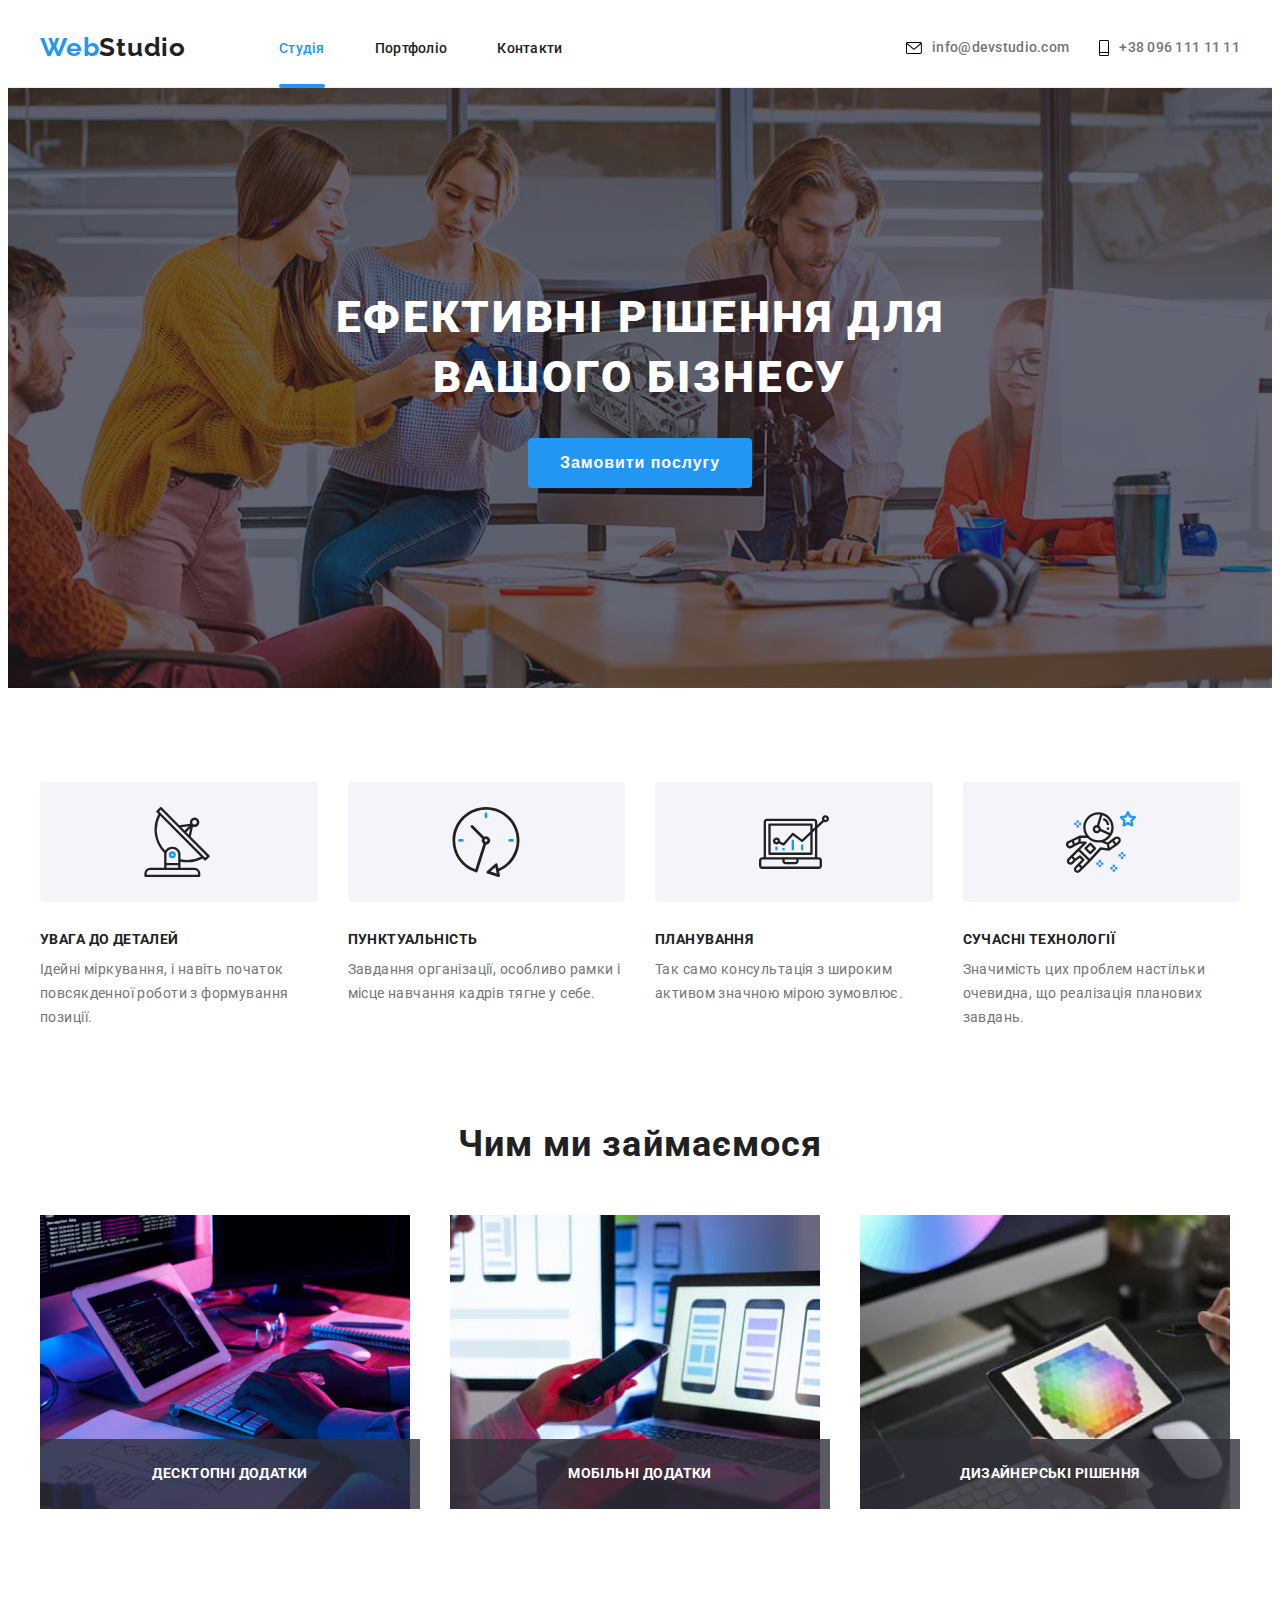
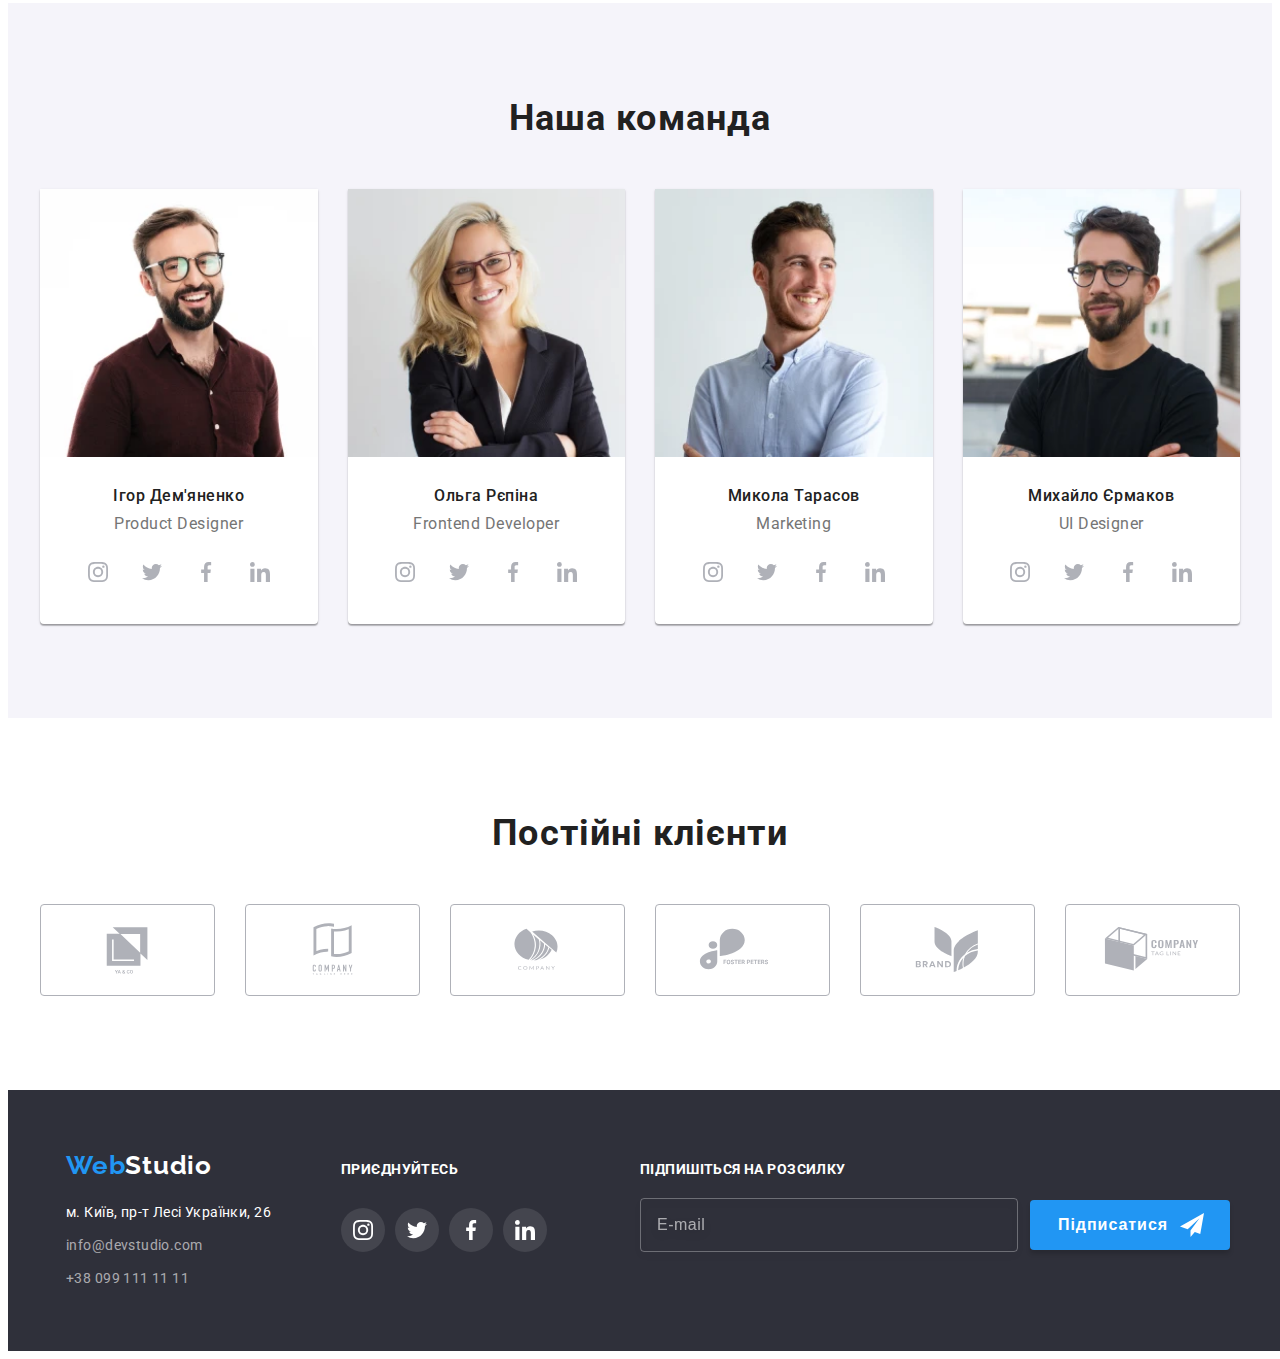
==== commit b47ce597: "fixed issues" ====
--- a/index.html
+++ b/index.html
@@ -20,7 +20,7 @@
         href="https://fonts.googleapis.com/css2?family=Raleway:wght@700&family=Roboto:wght@400;500;700;900&display=swap"
         rel="stylesheet">
     <!-- fonts end-->
-    
+
     <!-- Custom styles start -->
     <link rel="stylesheet" href="./CSS/main.min.css">
     <link rel="stylesheet" href="./CSS/styles.css">
@@ -672,7 +672,7 @@
     </main>
     <!-- FOOTER-->
     <footer class="footer">
-        <div class="footer__container">
+        <div class="footer__container container">
             <div class="footer__bg">
                 <a class="footer__logo" href="./index.html">Web<span class="footer__span">Studio</span></a>
                 <address class="address">
--- a/CSS/main.min.css
+++ b/CSS/main.min.css
@@ -1 +1 @@
-:root{--main-font: *Roboto*;--secondaty-font: font-family: "Raleway", sans-serif;font-family:"Roboto",sans-serif;--main-color: #212121;--second-color: #757575;--third-color: #2196F3;--bg-color-one: #2F303A;--bg-color-second: #2196F3;--items: 3;--indent: 30px;--anim-slow: 250ms cubic-bezier(0.4, 0, 0.2, 1) ease-in-out;--anim-fast: 250ms ease-in-out}.visually-hidden{position:absolute;white-space:nowrap;width:1px;height:1px;overflow:hidden;border:0;padding:0;clip:rect(0 0 0 0);-webkit-clip-path:inset(50%);clip-path:inset(50%);margin:-1px}.footer__container,.benefits__container,.header__container{width:1200px;padding-left:15px;padding-right:15px;margin-left:auto;margin-right:auto}body{font-family:"Roboto";font-style:normal}body.no-scroll{overflow:hidden}h1,h2,h3,h4,p{margin:0px}img{display:block;max-width:100%;height:auto}.link{text-decoration:none}.link:active{color:var(--third-color)}.list{list-style:none;margin:0px;padding:0px}.card-set{display:-webkit-box;display:-ms-flexbox;display:flex;-ms-flex-wrap:wrap;flex-wrap:wrap;gap:var(--indent)}.card-set__item{-ms-flex-preferred-size:calc((100% - var(--indent)*(var(--items) - 1))/var(--items));flex-basis:calc((100% - var(--indent)*(var(--items) - 1))/var(--items))}.container{width:100%;padding-left:15px;padding-right:15px;margin-left:auto;margin-right:auto}@media screen and (min-width: 480px){.container{max-width:480px}}@media screen and (min-width: 768px){.container{max-width:768px}}@media screen and (min-width: 1200px){.container{max-width:1200px}}.social-media{display:-webkit-box;display:-ms-flexbox;display:flex;-webkit-box-pack:center;-ms-flex-pack:center;justify-content:center;gap:10px}.social-media__link{display:-webkit-box;display:-ms-flexbox;display:flex;-webkit-box-align:center;-ms-flex-align:center;align-items:center;-webkit-box-pack:center;-ms-flex-pack:center;justify-content:center;background-color:#fff;border-radius:50%;width:44px;height:44px;-webkit-transition:background-color 250ms cubic-bezier(0.4, 0, 0.2, 1);transition:background-color 250ms cubic-bezier(0.4, 0, 0.2, 1)}.social-media__link:hover>.social-media__icon,.social-media__link:focus>.social-media__icon{fill:#fff}.social-media__icon{fill:#afb1b8}.social-media__link:hover,.social-media__link:focus{background-color:#2196f3}.social-media__text{font-weight:700;font-size:14px;line-height:1.14;letter-spacing:.03em;text-transform:uppercase;margin-bottom:20px;color:#fff}.social-media__link{display:-webkit-box;display:-ms-flexbox;display:flex;-webkit-box-align:center;-ms-flex-align:center;align-items:center;-webkit-box-pack:center;-ms-flex-pack:center;justify-content:center;background:rgba(255,255,255,.1);border-radius:50%;width:44px;height:44px;-webkit-transition:background-color 250ms cubic-bezier(0.4, 0, 0.2, 1);transition:background-color 250ms cubic-bezier(0.4, 0, 0.2, 1)}.social-media__link:hover .social-media__icon,.social-media__link:focus .social-media__icon{fill:#fff}.social-media__link:hover,.social-media__link:focus{background-color:#2196f3}.social-media__icon--white{fill:#fff}.social-media__list{display:-webkit-box;display:-ms-flexbox;display:flex;gap:10px}.contact{display:none;margin-left:auto;gap:30px}@media screen and (min-width: 768px){.contact{display:block}}@media screen and (min-width: 1200px){.contact{display:-webkit-box;display:-ms-flexbox;display:flex}}@media screen and (min-width: 768px){.contact__item:not(:last-child){margin-bottom:12px}}@media screen and (min-width: 1200px){.contact__item:not(:last-child){margin-bottom:0px}}.contact__tel{color:var(--second-color);font-weight:500;font-size:12px;line-height:1.17;letter-spacing:.02em;display:-webkit-box;display:-ms-flexbox;display:flex;-webkit-box-align:center;-ms-flex-align:center;align-items:center;gap:10px}@media screen and (min-width: 1200px){.contact__tel{font-size:14px;line-height:1.14}}.contact__mail{font-weight:500;font-size:12px;line-height:1.17;letter-spacing:.02em;color:#757575;display:-webkit-box;display:-ms-flexbox;display:flex;-webkit-box-align:center;-ms-flex-align:center;align-items:center;gap:10px}@media screen and (min-width: 1200px){.contact__mail{font-size:14px;line-height:1.14}}.contact__mail:hover .contact__icon,.contact__mail:focus .contact__icon{fill:#188ce8}.contact__tel:hover .contact__icon,.contact__tel:focus .contact__icon{fill:#188ce8}.contact__mail:hover,.contact__mail:focus{color:#188ce8}.contact__tel:hover,.contact__tel:focus{color:#188ce8}.backdrop{position:fixed;top:0;left:0;z-index:1000;width:100%;height:100%;background-color:rgba(55,57,63,.23);opacity:1;visibility:visible;pointer-events:initial;-webkit-transition:opacity 250ms cubic-bezier(0.4, 0, 0.2, 1),visibility 250ms cubic-bezier(0.4, 0, 0.2, 1);transition:opacity 250ms cubic-bezier(0.4, 0, 0.2, 1),visibility 250ms cubic-bezier(0.4, 0, 0.2, 1)}.backdrop.is-hidden{opacity:0;visibility:hidden;pointer-events:none}.modal{position:absolute;top:50%;left:50%;background-color:#fff;-webkit-transform:translate(-50%, -50%);transform:translate(-50%, -50%);min-width:450px;max-height:609px;-webkit-box-shadow:0px 1px 3px rgba(0,0,0,.12),0px 1px 1px rgba(0,0,0,.14),0px 2px 1px rgba(0,0,0,.2);box-shadow:0px 1px 3px rgba(0,0,0,.12),0px 1px 1px rgba(0,0,0,.14),0px 2px 1px rgba(0,0,0,.2);border-radius:4px}@media screen and (min-width: 1200px){.modal{min-width:528px;max-height:581px}}.modal__close-btn{position:absolute;top:20px;right:20px;display:-webkit-box;display:-ms-flexbox;display:flex;-webkit-box-align:center;-ms-flex-align:center;align-items:center;-webkit-box-pack:center;-ms-flex-pack:center;justify-content:center;-webkit-transform:translate(50%, -50%);transform:translate(50%, -50%);width:30px;height:30px;padding:0;background:#fff;border:1px solid rgba(0,0,0,.1);border-radius:50%;cursor:pointer;-webkit-transition:fill 250ms cubic-bezier(0.4, 0, 0.2, 1);transition:fill 250ms cubic-bezier(0.4, 0, 0.2, 1)}.modal__close-btn:hover{fill:#2196f3}.modal__form{display:-webkit-box;display:-ms-flexbox;display:flex;-webkit-box-orient:vertical;-webkit-box-direction:normal;-ms-flex-direction:column;flex-direction:column;padding:40px}.modal__label{margin-bottom:4px;font-weight:400;font-size:12px;line-height:1.17;letter-spacing:.01em;color:#757575}.modal__policy{display:-webkit-box;display:-ms-flexbox;display:flex;-webkit-box-align:center;-ms-flex-align:center;align-items:center;-webkit-box-pack:center;-ms-flex-pack:center;justify-content:center;margin-top:20px;margin-bottom:30px}.modal__submit{display:-webkit-box;display:-ms-flexbox;display:flex;-webkit-box-align:center;-ms-flex-align:center;align-items:center;text-align:center;margin-left:auto;margin-right:auto}.modal__button{width:200px;height:50px;left:700px;top:712px;cursor:pointer;font-weight:700;font-size:16px;line-height:1.87;letter-spacing:.06em;color:#fff;background:#2196f3;-webkit-box-shadow:0px 4px 4px rgba(0,0,0,.15);box-shadow:0px 4px 4px rgba(0,0,0,.15);border-radius:4px;border-color:#2196f3;border:rgba(0,0,0,0)}.form__field{display:-webkit-box;display:-ms-flexbox;display:flex;-webkit-box-orient:vertical;-webkit-box-direction:normal;-ms-flex-direction:column;flex-direction:column;margin-bottom:10px}.form__container{position:relative}.form__svg{position:absolute;top:50%;left:15px;-webkit-transform:translateY(-50%);transform:translateY(-50%)}.form__title{display:-webkit-box;display:-ms-flexbox;display:flex;-webkit-box-pack:center;-ms-flex-pack:center;justify-content:center;text-align:center;margin-bottom:18px;font-weight:700;font-size:20px;line-height:1.15;letter-spacing:.03em;color:#212121}.form__input{height:40px;width:100%;border:1px solid rgba(33,33,33,.2);border-radius:4px;padding-left:42px;outline:rgba(0,0,0,0);-webkit-transition:border-color 250ms cubic-bezier(0.4, 0, 0.2, 1);transition:border-color 250ms cubic-bezier(0.4, 0, 0.2, 1)}.form__input:focus+.form__svg{fill:#188ce8}.form__input:focus{border-color:#2196f3}textarea{resize:none}::-webkit-input-placeholder{font-weight:400;font-size:12px;line-height:1.17;letter-spacing:.01em;color:rgba(117,117,117,.5)}::-moz-placeholder{font-weight:400;font-size:12px;line-height:1.17;letter-spacing:.01em;color:rgba(117,117,117,.5)}:-ms-input-placeholder{font-weight:400;font-size:12px;line-height:1.17;letter-spacing:.01em;color:rgba(117,117,117,.5)}::-ms-input-placeholder{font-weight:400;font-size:12px;line-height:1.17;letter-spacing:.01em;color:rgba(117,117,117,.5)}::placeholder{font-weight:400;font-size:12px;line-height:1.17;letter-spacing:.01em;color:rgba(117,117,117,.5)}.comment__item{height:120px;padding:12px 16px;border:1px solid rgba(33,33,33,.2);border-radius:4px;outline:rgba(0,0,0,0)}.comment__item:focus{border-color:#2196f3}.field-label{font-weight:400;font-size:12px;line-height:1.17;letter-spacing:.03em;color:#757575}@media screen and (min-width: 1200px){.field-label{font-size:14px;line-height:1.7}}.agreements{color:#2196f3;text-decoration:underline;cursor:pointer}.checkbox{position:relative;display:-webkit-box;display:-ms-flexbox;display:flex;-webkit-box-align:center;-ms-flex-align:center;align-items:center}.checkbox__container{display:-webkit-inline-box;display:-ms-inline-flexbox;display:inline-flex;-webkit-box-pack:center;-ms-flex-pack:center;justify-content:center;-webkit-box-align:center;-ms-flex-align:center;align-items:center;margin-right:8px;width:16px;height:15px;outline:2px solid #212121;outline-offset:-2px;border-radius:2px;background-color:#fff;-webkit-transition:background-color 250ms,outline 250ms;transition:background-color 250ms,outline 250ms}.checkbox__input{margin-right:8px}.checkbox__input:checked+.checkbox__container{background-color:#2196f3;outline:rgba(0,0,0,0)}.mobile-menu-btn{background-color:rgba(0,0,0,0);border:none;width:40px;height:40px;display:-webkit-box;display:-ms-flexbox;display:flex;-webkit-box-align:center;-ms-flex-align:center;align-items:center;-webkit-box-pack:center;-ms-flex-pack:center;justify-content:center;margin-left:auto;z-index:10}@media screen and (min-width: 768px){.mobile-menu-btn{display:none}}.mobile-menu-icon:hover .mobile-menu-burger,.mobile-menu-icon:focus .mobile-menu-burger{fill:#2196f3}.mobile-menu-close{opacity:0;-webkit-transition:500ms;transition:500ms}.mobile-menu-btn.is-open .mobile-menu-close{opacity:1}.mobile-menu-burger{-webkit-transition:500ms;transition:500ms}.mobile-menu-btn.is-open .mobile-menu-burger{opacity:0}.mobile-menu{position:fixed;top:0;left:0;width:100%;height:100vh;padding:48px 40px;background-color:#fff;z-index:1;-webkit-transition:-webkit-transform 500ms;transition:-webkit-transform 500ms;transition:transform 500ms;transition:transform 500ms, -webkit-transform 500ms;display:-webkit-box;display:-ms-flexbox;display:flex;-webkit-box-orient:vertical;-webkit-box-direction:normal;-ms-flex-direction:column;flex-direction:column;-webkit-transform:translateX(150%);transform:translateX(150%)}.mobile-menu.is-open{-webkit-transform:translateX(0);transform:translateX(0)}.mobile-menu-nav{display:-webkit-box;display:-ms-flexbox;display:flex;-webkit-box-orient:vertical;-webkit-box-direction:normal;-ms-flex-direction:column;flex-direction:column;margin-bottom:auto;gap:32px}.mobile-menu-contacts{margin-bottom:64px;display:-webkit-box;display:-ms-flexbox;display:flex;-webkit-box-orient:vertical;-webkit-box-direction:normal;-ms-flex-direction:column;flex-direction:column;gap:32px}.mobile-menu-socials{display:-webkit-box;display:-ms-flexbox;display:flex;-webkit-box-align:center;-ms-flex-align:center;align-items:center;-ms-flex-wrap:wrap;flex-wrap:wrap;gap:10px}.mobile-menu-socials-link{font-weight:500;font-size:18px;line-height:1.22;letter-spacing:.02em;color:#2196f3}.mobile-menu-socials-item:not(:last-child) .mobile-menu-socials-link{padding-right:10px;border-right:1px solid rgba(33,33,33,.2)}.mobile-menu-contacts-tel{font-weight:500;font-size:34px;line-height:1.18;letter-spacing:.02em;color:#2196f3}.mobile-menu-contacts-mail{font-weight:500;font-size:24px;line-height:1.17;letter-spacing:.02em;color:#757575}.mobile-menu-nav-item .mobile-menu-nav-link{font-weight:500;font-size:40px;line-height:1.18;letter-spacing:.02em;color:#212121}.mobile-menu-nav-item .current{color:#2196f3}.header{padding-top:24px;padding-bottom:24px;border-bottom:1px solid #ececec}.header__container{display:-webkit-box;display:-ms-flexbox;display:flex;-webkit-box-align:center;-ms-flex-align:center;align-items:center;-webkit-box-pack:center;-ms-flex-pack:center;justify-content:center}.header__logo{font-family:"Raleway";font-weight:700;font-size:26px;line-height:1.2;letter-spacing:.03em;color:var(--third-color);display:-webkit-box;display:-ms-flexbox;display:flex;margin-right:93px}.header__span{color:var(--main-color)}.nav{display:none}@media screen and (min-width: 768px){.nav{display:block}}.nav__list{display:-webkit-box;display:-ms-flexbox;display:flex;-webkit-box-align:center;-ms-flex-align:center;align-items:center;padding-left:0px}.nav__item:not(:last-child){margin-right:50px}.nav__link{color:var(--main-color);font-weight:500;font-size:14px;line-height:1.14;letter-spacing:.02em}.nav__link--current{position:relative;font-weight:500;font-size:14px;line-height:1.14;letter-spacing:.02em;color:#2196f3}.nav__link--current::after{content:"";position:absolute;bottom:0;left:0;-webkit-transform:translateY(32px);transform:translateY(32px);display:inline-block;width:100%;height:4px;background:#2196f3;border-radius:2px}.nav__link:hover,.nav__link:focus{font-weight:500;font-size:14px;line-height:1.14;letter-spacing:.02em;color:#188ce8}.hero{background-repeat:no-repeat;background-position:center;background-size:cover;background-color:rgba(47,48,58,.4);padding-top:118px;padding-bottom:118px;display:-webkit-box;display:-ms-flexbox;display:flex;-webkit-box-orient:vertical;-webkit-box-direction:normal;-ms-flex-direction:column;flex-direction:column;-webkit-box-align:center;-ms-flex-align:center;align-items:center;-webkit-box-pack:center;-ms-flex-pack:center;justify-content:center;background-image:-webkit-gradient(linear, left top, right top, from(rgba(47, 48, 58, 0.4)), to(rgba(47, 48, 58, 0.4))),url(../images/header/header_S.jpg);background-image:linear-gradient(to right, rgba(47, 48, 58, 0.4), rgba(47, 48, 58, 0.4)),url(../images/header/header_S.jpg)}@media(min-device-pixel-ratio: 2),(-webkit-min-device-pixel-ratio: 2),(min-resolution: 192dpi),(min-resolution: 2dppx){.hero{background-image:-webkit-gradient(linear, left top, right top, from(rgba(47, 48, 58, 0.4)), to(rgba(47, 48, 58, 0.4))),url(../images/header/header_S@2x.jpg);background-image:linear-gradient(to right, rgba(47, 48, 58, 0.4), rgba(47, 48, 58, 0.4)),url(../images/header/header_S@2x.jpg)}}@media screen and (min-width: 768px){.hero{background-image:-webkit-gradient(linear, left top, right top, from(rgba(47, 48, 58, 0.4)), to(rgba(47, 48, 58, 0.4))),url(../images/header/header_M.jpg);background-image:linear-gradient(to right, rgba(47, 48, 58, 0.4), rgba(47, 48, 58, 0.4)),url(../images/header/header_M.jpg)}}@media screen and (min-width: 768px)and (min-device-pixel-ratio: 2),screen and (min-width: 768px)and (-webkit-min-device-pixel-ratio: 2),screen and (min-width: 768px)and (min-resolution: 192dpi),screen and (min-width: 768px)and (min-resolution: 2dppx){.hero{background-image:-webkit-gradient(linear, left top, right top, from(rgba(47, 48, 58, 0.4)), to(rgba(47, 48, 58, 0.4))),url(../images/header/header_M@2x.jpg);background-image:linear-gradient(to right, rgba(47, 48, 58, 0.4), rgba(47, 48, 58, 0.4)),url(../images/header/header_M@2x.jpg)}}@media screen and (min-width: 1200px){.hero{background-image:-webkit-gradient(linear, left top, right top, from(rgba(47, 48, 58, 0.4)), to(rgba(47, 48, 58, 0.4))),url(../images/header/header_L.jpg);background-image:linear-gradient(to right, rgba(47, 48, 58, 0.4), rgba(47, 48, 58, 0.4)),url(../images/header/header_L.jpg);padding-top:200px;padding-bottom:200px}}@media screen and (min-width: 1200px)and (min-device-pixel-ratio: 2),screen and (min-width: 1200px)and (-webkit-min-device-pixel-ratio: 2),screen and (min-width: 1200px)and (min-resolution: 192dpi),screen and (min-width: 1200px)and (min-resolution: 2dppx){.hero{background-image:-webkit-gradient(linear, left top, right top, from(rgba(47, 48, 58, 0.4)), to(rgba(47, 48, 58, 0.4))),url(../images/header/header_L@2x.jpg);background-image:linear-gradient(to right, rgba(47, 48, 58, 0.4), rgba(47, 48, 58, 0.4)),url(../images/header/header_L@2x.jpg)}}.hero__title{font-family:"Roboto";font-style:normal;max-width:360px;font-weight:900;font-size:26px;line-height:1.6;text-align:center;letter-spacing:.06em;text-transform:uppercase;color:#fff;margin-left:auto;margin-right:auto;margin-bottom:30px}@media screen and (min-width: 1200px){.hero__title{max-width:696px;font-size:44px;line-height:1.36}}.hero__btn{cursor:pointer;background-color:var(--bg-color-second);border:rgba(0,0,0,0);border-radius:4px;color:#fff;font-weight:700;font-size:16px;line-height:1.87;letter-spacing:.06em;margin-left:auto;margin-right:auto;padding:10px 32px;display:-webkit-box;display:-ms-flexbox;display:flex}.benefits{padding:60px 0px}@media screen and (min-width: 1200px){.benefits{padding:94px 0px}}.benefits__list{display:-webkit-box;display:-ms-flexbox;display:flex;padding-left:0px;gap:30px;--items: 1}@media screen and (min-width: 768px){.benefits__list{--items: 2}}@media screen and (min-width: 1200px){.benefits__list{--items: 4}}.benefits__link{display:-webkit-box;display:-ms-flexbox;display:flex;-webkit-box-align:center;-ms-flex-align:center;align-items:center;-webkit-box-pack:center;-ms-flex-pack:center;justify-content:center;height:120px;background:#f5f4fa;border-radius:4px}.subtitle{margin-top:30px}.subtitle__title{font-weight:700;font-size:14px;line-height:1.14;letter-spacing:.03em;text-transform:uppercase;color:var(--main-color);margin-bottom:10px}@media screen and (max-width: 767px){.subtitle__title{display:-webkit-box;display:-ms-flexbox;display:flex;-webkit-box-pack:center;-ms-flex-pack:center;justify-content:center}}.subtitle__text{font-weight:400;font-size:14px;line-height:1.71;letter-spacing:.03em;color:var(--second-color);width:100%}.about{display:none;padding-bottom:94px}@media screen and (min-width: 1200px){.about{display:-webkit-box;display:-ms-flexbox;display:flex}}.about__title{font-weight:700;font-size:36px;line-height:1.16;text-align:center;letter-spacing:.03em;color:var(--main-color);margin-bottom:50px}.about__item{position:relative;overflow:hidden}.about__overlay{position:absolute;bottom:0;left:0;width:100%;height:70px;display:-webkit-box;display:-ms-flexbox;display:flex;-webkit-box-align:center;-ms-flex-align:center;align-items:center;-webkit-box-pack:center;-ms-flex-pack:center;justify-content:center;background:rgba(47,48,58,.8);-webkit-box-shadow:0px 4px 4px rgba(0,0,0,.25);box-shadow:0px 4px 4px rgba(0,0,0,.25)}.about__descr{font-family:"Roboto";font-style:normal;font-weight:700;font-size:14px;line-height:1.14;letter-spacing:.03em;text-transform:uppercase;color:#fff}.team{padding:60px 0px;background:#f5f4fa;display:-webkit-box;display:-ms-flexbox;display:flex;-webkit-box-align:center;-ms-flex-align:center;align-items:center;-webkit-box-pack:center;-ms-flex-pack:center;justify-content:center;-webkit-box-orient:vertical;-webkit-box-direction:normal;-ms-flex-direction:column;flex-direction:column}@media screen and (min-width: 1200px){.team{padding:94px 0px}}.team__title{font-weight:700;font-size:28px;line-height:.9;text-align:center;letter-spacing:.03em;color:var(--main-color);margin-bottom:50px}@media screen and (min-width: 1200px){.team__title{line-height:1.17;font-size:36px}}.team__item{background:#fff;-webkit-box-shadow:0px 1px 3px rgba(0,0,0,.12),0px 1px 1px rgba(0,0,0,.14),0px 2px 1px rgba(0,0,0,.2);box-shadow:0px 1px 3px rgba(0,0,0,.12),0px 1px 1px rgba(0,0,0,.14),0px 2px 1px rgba(0,0,0,.2);border-radius:0px 0px 4px 4px;--items: 1}@media screen and (min-width: 768px){.team__item{--items: 2}}@media screen and (min-width: 1200px){.team__item{--items: 4}}.team__wrapper{padding:30px 0px 30px 0px}.team__subtitle{font-weight:500;font-size:16px;line-height:1.18;text-align:center;letter-spacing:.03em;color:var(--main-color);margin-bottom:10px}.team__descr{margin-bottom:16px;font-weight:400;font-size:16px;line-height:1.18;text-align:center;letter-spacing:.03em;color:var(--second-color)}.clients{padding:60px 0px}@media screen and (min-width: 1200px){.clients{padding:94px 0px}}.clients__title{font-weight:700;font-size:28px;line-height:.9;text-align:center;letter-spacing:.03em;color:#212121}@media screen and (min-width: 1200px){.clients__title{font-size:36px;line-height:1.17}}.clients__list{display:-webkit-box;display:-ms-flexbox;display:flex;-webkit-box-pack:center;-ms-flex-pack:center;justify-content:center;--items: 2;gap:30px;margin-top:50px}@media screen and (min-width: 768px){.clients__list{--items: 3}}@media screen and (min-width: 1200px){.clients__list{--items: 6}}.clients__item{-webkit-box-sizing:border-box;box-sizing:border-box;margin:0px;border:1px solid #afb1b8;border-radius:4px;width:210px;height:92px}@media screen and (min-width: 768px){.clients__item{width:226px}}@media screen and (min-width: 1200px){.clients__item{width:170px}}.clients__icon{fill:#afb1b8;-webkit-transition:fill 250ms cubic-bezier(0.4, 0, 0.2, 1);transition:fill 250ms cubic-bezier(0.4, 0, 0.2, 1)}.clients__link{display:-webkit-box;display:-ms-flexbox;display:flex;-webkit-box-align:center;-ms-flex-align:center;align-items:center;-webkit-box-pack:center;-ms-flex-pack:center;justify-content:center;width:100%;height:100%}.clients__link:hover .clients__icon,.clients__link:focus .clients__icon{fill:#2196f3}.clients__item:hover>.clients__link,.clients__item:focus>.clients__link{border:1px solid #2196f3}.footer{background:var(--bg-color-one);padding:60px 0px}@media screen and (min-width: 768px){.footer{width:768px}}@media screen and (min-width: 768px){.footer{width:100vw}}.footer__bg{display:-webkit-box;display:-ms-flexbox;display:flex;-webkit-box-orient:vertical;-webkit-box-direction:normal;-ms-flex-direction:column;flex-direction:column;-webkit-box-align:center;-ms-flex-align:center;align-items:center;margin-bottom:60px}@media screen and (min-width: 768px){.footer__bg{margin-right:165px;margin-bottom:0}}@media screen and (min-width: 1200px){.footer__bg{margin-right:70px;-webkit-box-align:start;-ms-flex-align:start;align-items:flex-start}}.footer__logo{font-family:"Raleway";font-style:normal;text-decoration:none;font-weight:700;font-size:26px;line-height:1.19;letter-spacing:.03em;color:var(--third-color);margin-bottom:20px}.footer__container{display:contents;-webkit-box-align:center;-ms-flex-align:center;align-items:center;-webkit-box-pack:center;-ms-flex-pack:center;justify-content:center;-webkit-box-orient:vertical;-webkit-box-direction:normal;-ms-flex-direction:column;flex-direction:column;max-width:480px;gap:60px}@media screen and (min-width: 768px){.footer__container{max-width:768px;display:-webkit-box;display:-ms-flexbox;display:flex;-ms-flex-wrap:wrap;flex-wrap:wrap;-webkit-box-orient:horizontal;-webkit-box-direction:normal;-ms-flex-direction:row;flex-direction:row;-webkit-box-align:center;-ms-flex-align:center;align-items:center;-webkit-box-pack:center;-ms-flex-pack:center;justify-content:center}}@media screen and (min-width: 1200px){.footer__container{display:-webkit-box;display:-ms-flexbox;display:flex;-webkit-box-align:baseline;-ms-flex-align:baseline;align-items:baseline;-webkit-box-orient:horizontal;-webkit-box-direction:normal;-ms-flex-direction:row;flex-direction:row;min-width:1200px;gap:0}}.footer__social-media{display:-webkit-box;display:-ms-flexbox;display:flex;-webkit-box-orient:vertical;-webkit-box-direction:normal;-ms-flex-direction:column;flex-direction:column;-webkit-box-align:center;-ms-flex-align:center;align-items:center;margin-bottom:60px}@media screen and (min-width: 1200px){.footer__social-media{margin-right:93px;margin-bottom:0;-webkit-box-align:start;-ms-flex-align:start;align-items:flex-start}}.footer__span{color:#fff}.address__list{display:-webkit-box;display:-ms-flexbox;display:flex;-webkit-box-orient:vertical;-webkit-box-direction:normal;-ms-flex-direction:column;flex-direction:column;-webkit-box-align:center;-ms-flex-align:center;align-items:center}@media screen and (min-width: 1200px){.address__list{-webkit-box-align:start;-ms-flex-align:start;align-items:flex-start}}.address__loc{font-weight:400;font-size:14px;line-height:1.71;letter-spacing:.03em;color:#fff}.address__info{font-weight:400;font-size:14px;line-height:1.71;letter-spacing:.03em;color:rgba(255,255,255,.6)}.address__item:not(:last-child){text-decoration:none;list-style:none;margin-bottom:9px}.subscribe{display:-webkit-box;display:-ms-flexbox;display:flex;-webkit-box-orient:vertical;-webkit-box-direction:normal;-ms-flex-direction:column;flex-direction:column;-webkit-box-align:center;-ms-flex-align:center;align-items:center}@media screen and (min-width: 1200px){.subscribe{display:block}}.subscribe__title{font-weight:700;font-size:14px;line-height:1.14;letter-spacing:.03em;text-transform:uppercase;color:#fff;margin-bottom:20px}.subscribe__container{display:-webkit-box;display:-ms-flexbox;display:flex;-webkit-box-orient:vertical;-webkit-box-direction:normal;-ms-flex-direction:column;flex-direction:column;-webkit-box-align:center;-ms-flex-align:center;align-items:center;gap:12px}@media screen and (min-width: 1200px){.subscribe__container{-webkit-box-orient:horizontal;-webkit-box-direction:normal;-ms-flex-direction:row;flex-direction:row}}.subscribe__mail{width:90vw;height:50px;padding-left:16px;color:#fff;background-color:rgba(0,0,0,0);border:1px solid rgba(255,255,255,.3);-webkit-filter:drop-shadow(0px 4px 4px rgba(0, 0, 0, 0.15));filter:drop-shadow(0px 4px 4px rgba(0, 0, 0, 0.15));border-radius:4px}@media screen and (min-width: 1200px){.subscribe__mail{max-width:358px}}@media screen and (min-width: 768px)and (max-width: 1199px){.subscribe__mail{width:450px}}.subscribe__mail::-webkit-input-placeholder{font-weight:400;font-size:16px;line-height:1.25;display:-webkit-box;display:flex;-webkit-box-align:center;align-items:center;letter-spacing:.03em;color:rgba(255,255,255,.6)}.subscribe__mail::-moz-placeholder{font-weight:400;font-size:16px;line-height:1.25;display:flex;align-items:center;letter-spacing:.03em;color:rgba(255,255,255,.6)}.subscribe__mail:-ms-input-placeholder{font-weight:400;font-size:16px;line-height:1.25;display:-ms-flexbox;display:flex;-ms-flex-align:center;align-items:center;letter-spacing:.03em;color:rgba(255,255,255,.6)}.subscribe__mail::-ms-input-placeholder{font-weight:400;font-size:16px;line-height:1.25;display:-ms-flexbox;display:flex;-ms-flex-align:center;align-items:center;letter-spacing:.03em;color:rgba(255,255,255,.6)}.subscribe__mail::placeholder{font-weight:400;font-size:16px;line-height:1.25;display:-webkit-box;display:-ms-flexbox;display:flex;-webkit-box-align:center;-ms-flex-align:center;align-items:center;letter-spacing:.03em;color:rgba(255,255,255,.6)}.submit{position:relative;display:-webkit-box;display:-ms-flexbox;display:flex;-webkit-box-align:center;-ms-flex-align:center;align-items:center;-webkit-box-pack:center;-ms-flex-pack:center;justify-content:center;background-color:#2196f3;-webkit-box-shadow:0px 4px 4px rgba(0,0,0,.15);box-shadow:0px 4px 4px rgba(0,0,0,.15);border-radius:4px;cursor:pointer;width:200px;height:50px}.submit__button{width:100%;height:100%;padding-left:0;padding-right:34px;margin-left:auto;margin-right:auto;cursor:pointer;background-color:rgba(0,0,0,0);border:rgba(0,0,0,0);font-weight:700;font-size:16px;line-height:1.87;letter-spacing:.06em;color:#fff}.submit__icon{position:absolute;top:50%;right:13%;-webkit-transform:translateY(-50%);transform:translateY(-50%)}.portfolio{display:-webkit-box;display:-ms-flexbox;display:flex;-ms-flex-wrap:wrap;flex-wrap:wrap;-webkit-box-pack:center;-ms-flex-pack:center;justify-content:center;padding:100px 0px 94px 0px}.portfolio__list{--items: 1}@media screen and (min-width: 768px){.portfolio__list{--items: 2}}@media screen and (min-width: 1200px){.portfolio__list{--items: 3}}.portfolio__item{position:relative;width:370px;background:#fff;border:1px solid #eee;-webkit-box-orient:vertical;-webkit-box-direction:normal;-ms-flex-direction:column;flex-direction:column;overflow:hidden;min-height:404px}.portfolio__item:hover .overlay{-webkit-transform:translateY(0);transform:translateY(0);opacity:1}.portfolio__container{position:relative;height:294px;display:-webkit-box;display:-ms-flexbox;display:flex}@media screen and (min-width: 768px){.portfolio__container{width:354px}}@media screen and (min-width: 1200px){.portfolio__container{width:370px}}.portfolio__item:hover,.portfolio__item:focus{cursor:pointer;border:1px solid #eee;-webkit-box-shadow:0px 1px 1px rgba(0,0,0,.12),0px 4px 4px rgba(0,0,0,.06),1px 4px 6px rgba(0,0,0,.16);box-shadow:0px 1px 1px rgba(0,0,0,.12),0px 4px 4px rgba(0,0,0,.06),1px 4px 6px rgba(0,0,0,.16)}.filter{display:-webkit-box;display:-ms-flexbox;display:flex;-ms-flex-wrap:wrap;flex-wrap:wrap;-webkit-box-pack:start;-ms-flex-pack:start;justify-content:flex-start;margin-bottom:40px;gap:8px}@media screen and (min-width: 768px){.filter{width:768px;-webkit-box-pack:center;-ms-flex-pack:center;justify-content:center;-ms-flex-wrap:nowrap;flex-wrap:nowrap;margin-bottom:30px}}@media screen and (min-width: 1200px){.filter{min-width:1200px;-webkit-box-pack:center;-ms-flex-pack:center;justify-content:center;-ms-flex-wrap:nowrap;flex-wrap:nowrap;margin-bottom:50px}}.filter__item{display:-webkit-box;display:-ms-flexbox;display:flex;-webkit-box-align:center;-ms-flex-align:center;align-items:center}.filter__btns:hover,.filter__btns:focus{cursor:pointer;font-family:"Roboto";font-weight:500;font-size:16px;line-height:1.62;text-align:center;letter-spacing:.03em;color:#fff;background-color:var(--bg-color-second);-webkit-box-shadow:0px 3px 1px rgba(0,0,0,.1),0px 1px 2px rgba(0,0,0,.08),0px 2px 2px rgba(0,0,0,.12);box-shadow:0px 3px 1px rgba(0,0,0,.1),0px 1px 2px rgba(0,0,0,.08),0px 2px 2px rgba(0,0,0,.12);border-radius:4px}.filter__btns{background:#f5f4fa;border-radius:4px;font-family:"Roboto";font-style:normal;font-weight:500;font-size:16px;line-height:1.6;text-align:center;letter-spacing:.03em;color:var(--main-color);border-color:#f5f4fa;padding:6px 22px;border:0px;margin-left:6px;-webkit-transition:background-color 250ms cubic-bezier(0.4, 0, 0.2, 1);transition:background-color 250ms cubic-bezier(0.4, 0, 0.2, 1)}.filter__btns--current{font-weight:500;font-size:16px;line-height:1.62;text-align:center;letter-spacing:.03em;color:#fff;background:var(--bg-color-second);-webkit-box-shadow:0px 3px 1px rgba(0,0,0,.1),0px 1px 2px rgba(0,0,0,.08),0px 2px 2px rgba(0,0,0,.12);box-shadow:0px 3px 1px rgba(0,0,0,.1),0px 1px 2px rgba(0,0,0,.08),0px 2px 2px rgba(0,0,0,.12);border-radius:4px}.overlay{position:absolute;top:0;left:0;-webkit-transform:translateY(100%);transform:translateY(100%);opacity:0;width:100%;height:100%;display:-webkit-box;display:-ms-flexbox;display:flex;-webkit-box-align:center;-ms-flex-align:center;align-items:center;-webkit-box-pack:center;-ms-flex-pack:center;justify-content:center;background:rgba(33,150,243,.9);padding:63px 24px;-webkit-transition:opacity 250ms cubic-bezier(0.4, 0, 0.2, 1),-webkit-transform 250ms cubic-bezier(0.4, 0, 0.2, 1);transition:opacity 250ms cubic-bezier(0.4, 0, 0.2, 1),-webkit-transform 250ms cubic-bezier(0.4, 0, 0.2, 1);transition:transform 250ms cubic-bezier(0.4, 0, 0.2, 1),opacity 250ms cubic-bezier(0.4, 0, 0.2, 1);transition:transform 250ms cubic-bezier(0.4, 0, 0.2, 1),opacity 250ms cubic-bezier(0.4, 0, 0.2, 1),-webkit-transform 250ms cubic-bezier(0.4, 0, 0.2, 1)}.overlay__subtitle{font-weight:400;font-size:18px;line-height:1.6;letter-spacing:.03em;color:#fff}.photo-card{position:relative;overflow:hidden;background-color:#fff;padding:20px 24px}.photo-card__title{font-family:"Roboto";font-style:normal;font-weight:700;font-size:18px;line-height:2;letter-spacing:.06em;color:var(--main-color);display:-webkit-box;display:-ms-flexbox;display:flex}.photo-card__subtitle{font-weight:400;font-size:16px;line-height:1.87;letter-spacing:.03em;color:var(--second-color)}/*# sourceMappingURL=main.min.css.map */+:root{--main-font: *Roboto*;--secondaty-font: font-family: "Raleway", sans-serif;font-family:"Roboto",sans-serif;--main-color: #212121;--second-color: #757575;--third-color: #2196F3;--bg-color-one: #2F303A;--bg-color-second: #2196F3;--items: 3;--indent: 30px;--anim-slow: 250ms cubic-bezier(0.4, 0, 0.2, 1) ease-in-out;--anim-fast: 250ms ease-in-out}.visually-hidden{position:absolute;white-space:nowrap;width:1px;height:1px;overflow:hidden;border:0;padding:0;clip:rect(0 0 0 0);-webkit-clip-path:inset(50%);clip-path:inset(50%);margin:-1px}.footer__container,.benefits__container,.header__container{width:1200px;padding-left:15px;padding-right:15px;margin-left:auto;margin-right:auto}body{font-family:"Roboto";font-style:normal}body.no-scroll{overflow:hidden}h1,h2,h3,h4,p{margin:0px}img{display:block;max-width:100%;height:auto}.link{text-decoration:none}.link:active{color:var(--third-color)}.list{list-style:none;margin:0px;padding:0px}.card-set{display:-webkit-box;display:-ms-flexbox;display:flex;-ms-flex-wrap:wrap;flex-wrap:wrap;gap:var(--indent)}.card-set__item{-ms-flex-preferred-size:calc((100% - var(--indent)*(var(--items) - 1))/var(--items));flex-basis:calc((100% - var(--indent)*(var(--items) - 1))/var(--items))}.container{width:100%;padding-left:15px;padding-right:15px;margin-left:auto;margin-right:auto}@media screen and (min-width: 480px){.container{max-width:480px}}@media screen and (min-width: 768px){.container{max-width:768px}}@media screen and (min-width: 1200px){.container{max-width:1200px}}.social-media{display:-webkit-box;display:-ms-flexbox;display:flex;-webkit-box-pack:center;-ms-flex-pack:center;justify-content:center;gap:10px}.social-media__link{display:-webkit-box;display:-ms-flexbox;display:flex;-webkit-box-align:center;-ms-flex-align:center;align-items:center;-webkit-box-pack:center;-ms-flex-pack:center;justify-content:center;background-color:#fff;border-radius:50%;width:44px;height:44px;-webkit-transition:background-color 250ms cubic-bezier(0.4, 0, 0.2, 1);transition:background-color 250ms cubic-bezier(0.4, 0, 0.2, 1)}.social-media__link:hover>.social-media__icon,.social-media__link:focus>.social-media__icon{fill:#fff}.social-media__icon{fill:#afb1b8}.social-media__link:hover,.social-media__link:focus{background-color:#2196f3}.social-media__text{font-weight:700;font-size:14px;line-height:1.14;letter-spacing:.03em;text-transform:uppercase;margin-bottom:20px;color:#fff}.social-media__link{display:-webkit-box;display:-ms-flexbox;display:flex;-webkit-box-align:center;-ms-flex-align:center;align-items:center;-webkit-box-pack:center;-ms-flex-pack:center;justify-content:center;background:rgba(255,255,255,.1);border-radius:50%;width:44px;height:44px;-webkit-transition:background-color 250ms cubic-bezier(0.4, 0, 0.2, 1);transition:background-color 250ms cubic-bezier(0.4, 0, 0.2, 1)}.social-media__link:hover .social-media__icon,.social-media__link:focus .social-media__icon{fill:#fff}.social-media__link:hover,.social-media__link:focus{background-color:#2196f3}.social-media__icon--white{fill:#fff}.social-media__list{display:-webkit-box;display:-ms-flexbox;display:flex;gap:10px}.contact{display:none;margin-left:auto;gap:30px}@media screen and (min-width: 768px){.contact{display:block}}@media screen and (min-width: 1200px){.contact{display:-webkit-box;display:-ms-flexbox;display:flex}}@media screen and (min-width: 768px){.contact__item:not(:last-child){margin-bottom:12px}}@media screen and (min-width: 1200px){.contact__item:not(:last-child){margin-bottom:0px}}.contact__tel{color:var(--second-color);font-weight:500;font-size:12px;line-height:1.17;letter-spacing:.02em;display:-webkit-box;display:-ms-flexbox;display:flex;-webkit-box-align:center;-ms-flex-align:center;align-items:center;gap:10px}@media screen and (min-width: 1200px){.contact__tel{font-size:14px;line-height:1.14}}.contact__mail{font-weight:500;font-size:12px;line-height:1.17;letter-spacing:.02em;color:#757575;display:-webkit-box;display:-ms-flexbox;display:flex;-webkit-box-align:center;-ms-flex-align:center;align-items:center;gap:10px}@media screen and (min-width: 1200px){.contact__mail{font-size:14px;line-height:1.14}}.contact__mail:hover .contact__icon,.contact__mail:focus .contact__icon{fill:#188ce8}.contact__tel:hover .contact__icon,.contact__tel:focus .contact__icon{fill:#188ce8}.contact__mail:hover,.contact__mail:focus{color:#188ce8}.contact__tel:hover,.contact__tel:focus{color:#188ce8}.backdrop{position:fixed;top:0;left:0;z-index:1000;width:100%;height:100%;background-color:rgba(55,57,63,.23);opacity:1;visibility:visible;pointer-events:initial;-webkit-transition:opacity 250ms cubic-bezier(0.4, 0, 0.2, 1),visibility 250ms cubic-bezier(0.4, 0, 0.2, 1);transition:opacity 250ms cubic-bezier(0.4, 0, 0.2, 1),visibility 250ms cubic-bezier(0.4, 0, 0.2, 1)}.backdrop.is-hidden{opacity:0;visibility:hidden;pointer-events:none}.modal{position:absolute;top:50%;left:50%;background-color:#fff;-webkit-transform:translate(-50%, -50%);transform:translate(-50%, -50%);min-width:450px;max-height:609px;-webkit-box-shadow:0px 1px 3px rgba(0,0,0,.12),0px 1px 1px rgba(0,0,0,.14),0px 2px 1px rgba(0,0,0,.2);box-shadow:0px 1px 3px rgba(0,0,0,.12),0px 1px 1px rgba(0,0,0,.14),0px 2px 1px rgba(0,0,0,.2);border-radius:4px}@media screen and (min-width: 1200px){.modal{min-width:528px;max-height:581px}}.modal__close-btn{position:absolute;top:20px;right:20px;display:-webkit-box;display:-ms-flexbox;display:flex;-webkit-box-align:center;-ms-flex-align:center;align-items:center;-webkit-box-pack:center;-ms-flex-pack:center;justify-content:center;-webkit-transform:translate(50%, -50%);transform:translate(50%, -50%);width:30px;height:30px;padding:0;background:#fff;border:1px solid rgba(0,0,0,.1);border-radius:50%;cursor:pointer;-webkit-transition:fill 250ms cubic-bezier(0.4, 0, 0.2, 1);transition:fill 250ms cubic-bezier(0.4, 0, 0.2, 1)}.modal__close-btn:hover{fill:#2196f3}.modal__form{display:-webkit-box;display:-ms-flexbox;display:flex;-webkit-box-orient:vertical;-webkit-box-direction:normal;-ms-flex-direction:column;flex-direction:column;padding:40px}.modal__label{margin-bottom:4px;font-weight:400;font-size:12px;line-height:1.17;letter-spacing:.01em;color:#757575}.modal__policy{display:-webkit-box;display:-ms-flexbox;display:flex;-webkit-box-align:center;-ms-flex-align:center;align-items:center;-webkit-box-pack:center;-ms-flex-pack:center;justify-content:center;margin-top:20px;margin-bottom:30px}.modal__submit{display:-webkit-box;display:-ms-flexbox;display:flex;-webkit-box-align:center;-ms-flex-align:center;align-items:center;text-align:center;margin-left:auto;margin-right:auto}.modal__button{width:200px;height:50px;left:700px;top:712px;cursor:pointer;font-weight:700;font-size:16px;line-height:1.87;letter-spacing:.06em;color:#fff;background:#2196f3;-webkit-box-shadow:0px 4px 4px rgba(0,0,0,.15);box-shadow:0px 4px 4px rgba(0,0,0,.15);border-radius:4px;border-color:#2196f3;border:rgba(0,0,0,0)}.form__field{display:-webkit-box;display:-ms-flexbox;display:flex;-webkit-box-orient:vertical;-webkit-box-direction:normal;-ms-flex-direction:column;flex-direction:column;margin-bottom:10px}.form__container{position:relative}.form__svg{position:absolute;top:50%;left:15px;-webkit-transform:translateY(-50%);transform:translateY(-50%)}.form__title{display:-webkit-box;display:-ms-flexbox;display:flex;-webkit-box-pack:center;-ms-flex-pack:center;justify-content:center;text-align:center;margin-bottom:18px;font-weight:700;font-size:20px;line-height:1.15;letter-spacing:.03em;color:#212121}.form__input{height:40px;width:100%;border:1px solid rgba(33,33,33,.2);border-radius:4px;padding-left:42px;outline:rgba(0,0,0,0);-webkit-transition:border-color 250ms cubic-bezier(0.4, 0, 0.2, 1);transition:border-color 250ms cubic-bezier(0.4, 0, 0.2, 1)}.form__input:focus+.form__svg{fill:#188ce8}.form__input:focus{border-color:#2196f3}textarea{resize:none}::-webkit-input-placeholder{font-weight:400;font-size:12px;line-height:1.17;letter-spacing:.01em;color:rgba(117,117,117,.5)}::-moz-placeholder{font-weight:400;font-size:12px;line-height:1.17;letter-spacing:.01em;color:rgba(117,117,117,.5)}:-ms-input-placeholder{font-weight:400;font-size:12px;line-height:1.17;letter-spacing:.01em;color:rgba(117,117,117,.5)}::-ms-input-placeholder{font-weight:400;font-size:12px;line-height:1.17;letter-spacing:.01em;color:rgba(117,117,117,.5)}::placeholder{font-weight:400;font-size:12px;line-height:1.17;letter-spacing:.01em;color:rgba(117,117,117,.5)}.comment__item{height:120px;padding:12px 16px;border:1px solid rgba(33,33,33,.2);border-radius:4px;outline:rgba(0,0,0,0)}.comment__item:focus{border-color:#2196f3}.field-label{font-weight:400;font-size:12px;line-height:1.17;letter-spacing:.03em;color:#757575}@media screen and (min-width: 1200px){.field-label{font-size:14px;line-height:1.7}}.agreements{color:#2196f3;text-decoration:underline;cursor:pointer}.checkbox{position:relative;display:-webkit-box;display:-ms-flexbox;display:flex;-webkit-box-align:center;-ms-flex-align:center;align-items:center}.checkbox__container{display:-webkit-inline-box;display:-ms-inline-flexbox;display:inline-flex;-webkit-box-pack:center;-ms-flex-pack:center;justify-content:center;-webkit-box-align:center;-ms-flex-align:center;align-items:center;margin-right:8px;width:16px;height:15px;outline:2px solid #212121;outline-offset:-2px;border-radius:2px;background-color:#fff;-webkit-transition:background-color 250ms,outline 250ms;transition:background-color 250ms,outline 250ms}.checkbox__input{margin-right:8px}.checkbox__input:checked+.checkbox__container{background-color:#2196f3;outline:rgba(0,0,0,0)}.mobile-menu-btn{background-color:rgba(0,0,0,0);border:none;width:40px;height:40px;display:-webkit-box;display:-ms-flexbox;display:flex;-webkit-box-align:center;-ms-flex-align:center;align-items:center;-webkit-box-pack:center;-ms-flex-pack:center;justify-content:center;margin-left:auto;z-index:10}@media screen and (min-width: 768px){.mobile-menu-btn{display:none}}.mobile-menu-icon:hover .mobile-menu-burger,.mobile-menu-icon:focus .mobile-menu-burger{fill:#2196f3}.mobile-menu-close{opacity:0;-webkit-transition:500ms;transition:500ms}.mobile-menu-btn.is-open .mobile-menu-close{opacity:1}.mobile-menu-burger{-webkit-transition:500ms;transition:500ms}.mobile-menu-btn.is-open .mobile-menu-burger{opacity:0}.mobile-menu{position:fixed;top:0;left:0;width:100%;height:100vh;padding:48px 40px;background-color:#fff;z-index:1;-webkit-transition:-webkit-transform 500ms;transition:-webkit-transform 500ms;transition:transform 500ms;transition:transform 500ms, -webkit-transform 500ms;display:-webkit-box;display:-ms-flexbox;display:flex;-webkit-box-orient:vertical;-webkit-box-direction:normal;-ms-flex-direction:column;flex-direction:column;-webkit-transform:translateX(150%);transform:translateX(150%)}.mobile-menu.is-open{-webkit-transform:translateX(0);transform:translateX(0)}.mobile-menu-nav{display:-webkit-box;display:-ms-flexbox;display:flex;-webkit-box-orient:vertical;-webkit-box-direction:normal;-ms-flex-direction:column;flex-direction:column;margin-bottom:auto;gap:32px}.mobile-menu-contacts{margin-bottom:64px;display:-webkit-box;display:-ms-flexbox;display:flex;-webkit-box-orient:vertical;-webkit-box-direction:normal;-ms-flex-direction:column;flex-direction:column;gap:32px}.mobile-menu-socials{display:-webkit-box;display:-ms-flexbox;display:flex;-webkit-box-align:center;-ms-flex-align:center;align-items:center;-ms-flex-wrap:wrap;flex-wrap:wrap;gap:10px}.mobile-menu-socials-link{font-weight:500;font-size:18px;line-height:1.22;letter-spacing:.02em;color:#2196f3}.mobile-menu-socials-item:not(:last-child) .mobile-menu-socials-link{padding-right:10px;border-right:1px solid rgba(33,33,33,.2)}.mobile-menu-contacts-tel{font-weight:500;font-size:34px;line-height:1.18;letter-spacing:.02em;color:#2196f3}.mobile-menu-contacts-mail{font-weight:500;font-size:24px;line-height:1.17;letter-spacing:.02em;color:#757575}.mobile-menu-nav-item .mobile-menu-nav-link{font-weight:500;font-size:40px;line-height:1.18;letter-spacing:.02em;color:#212121}.mobile-menu-nav-item .current{color:#2196f3}.header{padding-top:24px;padding-bottom:24px;border-bottom:1px solid #ececec}.header__container{display:-webkit-box;display:-ms-flexbox;display:flex;-webkit-box-align:center;-ms-flex-align:center;align-items:center;-webkit-box-pack:center;-ms-flex-pack:center;justify-content:center}.header__logo{font-family:"Raleway";font-weight:700;font-size:26px;line-height:1.2;letter-spacing:.03em;color:var(--third-color);display:-webkit-box;display:-ms-flexbox;display:flex;margin-right:93px}.header__span{color:var(--main-color)}.nav{display:none}@media screen and (min-width: 768px){.nav{display:block}}.nav__list{display:-webkit-box;display:-ms-flexbox;display:flex;-webkit-box-align:center;-ms-flex-align:center;align-items:center;padding-left:0px}.nav__item:not(:last-child){margin-right:50px}.nav__link{color:var(--main-color);font-weight:500;font-size:14px;line-height:1.14;letter-spacing:.02em}.nav__link--current{position:relative;font-weight:500;font-size:14px;line-height:1.14;letter-spacing:.02em;color:#2196f3}.nav__link--current::after{content:"";position:absolute;bottom:0;left:0;-webkit-transform:translateY(32px);transform:translateY(32px);display:inline-block;width:100%;height:4px;background:#2196f3;border-radius:2px}.nav__link:hover,.nav__link:focus{font-weight:500;font-size:14px;line-height:1.14;letter-spacing:.02em;color:#188ce8}.hero{background-repeat:no-repeat;background-position:center;background-size:cover;background-color:rgba(47,48,58,.4);padding-top:118px;padding-bottom:118px;display:-webkit-box;display:-ms-flexbox;display:flex;-webkit-box-orient:vertical;-webkit-box-direction:normal;-ms-flex-direction:column;flex-direction:column;-webkit-box-align:center;-ms-flex-align:center;align-items:center;-webkit-box-pack:center;-ms-flex-pack:center;justify-content:center;background-image:-webkit-gradient(linear, left top, right top, from(rgba(47, 48, 58, 0.4)), to(rgba(47, 48, 58, 0.4))),url(../images/header/header_S.jpg);background-image:linear-gradient(to right, rgba(47, 48, 58, 0.4), rgba(47, 48, 58, 0.4)),url(../images/header/header_S.jpg)}@media(min-device-pixel-ratio: 2),(-webkit-min-device-pixel-ratio: 2),(min-resolution: 192dpi),(min-resolution: 2dppx){.hero{background-image:-webkit-gradient(linear, left top, right top, from(rgba(47, 48, 58, 0.4)), to(rgba(47, 48, 58, 0.4))),url(../images/header/header_S@2x.jpg);background-image:linear-gradient(to right, rgba(47, 48, 58, 0.4), rgba(47, 48, 58, 0.4)),url(../images/header/header_S@2x.jpg)}}@media screen and (min-width: 768px){.hero{background-image:-webkit-gradient(linear, left top, right top, from(rgba(47, 48, 58, 0.4)), to(rgba(47, 48, 58, 0.4))),url(../images/header/header_M.jpg);background-image:linear-gradient(to right, rgba(47, 48, 58, 0.4), rgba(47, 48, 58, 0.4)),url(../images/header/header_M.jpg)}}@media screen and (min-width: 768px)and (min-device-pixel-ratio: 2),screen and (min-width: 768px)and (-webkit-min-device-pixel-ratio: 2),screen and (min-width: 768px)and (min-resolution: 192dpi),screen and (min-width: 768px)and (min-resolution: 2dppx){.hero{background-image:-webkit-gradient(linear, left top, right top, from(rgba(47, 48, 58, 0.4)), to(rgba(47, 48, 58, 0.4))),url(../images/header/header_M@2x.jpg);background-image:linear-gradient(to right, rgba(47, 48, 58, 0.4), rgba(47, 48, 58, 0.4)),url(../images/header/header_M@2x.jpg)}}@media screen and (min-width: 1200px){.hero{background-image:-webkit-gradient(linear, left top, right top, from(rgba(47, 48, 58, 0.4)), to(rgba(47, 48, 58, 0.4))),url(../images/header/header_L.jpg);background-image:linear-gradient(to right, rgba(47, 48, 58, 0.4), rgba(47, 48, 58, 0.4)),url(../images/header/header_L.jpg);padding-top:200px;padding-bottom:200px}}@media screen and (min-width: 1200px)and (min-device-pixel-ratio: 2),screen and (min-width: 1200px)and (-webkit-min-device-pixel-ratio: 2),screen and (min-width: 1200px)and (min-resolution: 192dpi),screen and (min-width: 1200px)and (min-resolution: 2dppx){.hero{background-image:-webkit-gradient(linear, left top, right top, from(rgba(47, 48, 58, 0.4)), to(rgba(47, 48, 58, 0.4))),url(../images/header/header_L@2x.jpg);background-image:linear-gradient(to right, rgba(47, 48, 58, 0.4), rgba(47, 48, 58, 0.4)),url(../images/header/header_L@2x.jpg)}}.hero__title{font-family:"Roboto";font-style:normal;max-width:360px;font-weight:900;font-size:26px;line-height:1.6;text-align:center;letter-spacing:.06em;text-transform:uppercase;color:#fff;margin-left:auto;margin-right:auto;margin-bottom:30px}@media screen and (min-width: 1200px){.hero__title{max-width:696px;font-size:44px;line-height:1.36}}.hero__btn{cursor:pointer;background-color:var(--bg-color-second);border:rgba(0,0,0,0);border-radius:4px;color:#fff;font-weight:700;font-size:16px;line-height:1.87;letter-spacing:.06em;margin-left:auto;margin-right:auto;padding:10px 32px;display:-webkit-box;display:-ms-flexbox;display:flex}.benefits{padding:60px 0px}@media screen and (min-width: 1200px){.benefits{padding:94px 0px}}.benefits__list{display:-webkit-box;display:-ms-flexbox;display:flex;padding-left:0px;gap:30px;--items: 1}@media screen and (min-width: 768px){.benefits__list{--items: 2}}@media screen and (min-width: 1200px){.benefits__list{--items: 4}}.benefits__link{display:-webkit-box;display:-ms-flexbox;display:flex;-webkit-box-align:center;-ms-flex-align:center;align-items:center;-webkit-box-pack:center;-ms-flex-pack:center;justify-content:center;height:120px;background:#f5f4fa;border-radius:4px}.subtitle{margin-top:30px}.subtitle__title{font-weight:700;font-size:14px;line-height:1.14;letter-spacing:.03em;text-transform:uppercase;color:var(--main-color);margin-bottom:10px}@media screen and (max-width: 767px){.subtitle__title{display:-webkit-box;display:-ms-flexbox;display:flex;-webkit-box-pack:center;-ms-flex-pack:center;justify-content:center}}.subtitle__text{font-weight:400;font-size:14px;line-height:1.71;letter-spacing:.03em;color:var(--second-color);width:100%}.about{display:none;padding-bottom:94px}@media screen and (min-width: 1200px){.about{display:-webkit-box;display:-ms-flexbox;display:flex}}.about__title{font-weight:700;font-size:36px;line-height:1.16;text-align:center;letter-spacing:.03em;color:var(--main-color);margin-bottom:50px}.about__item{position:relative;overflow:hidden}.about__overlay{position:absolute;bottom:0;left:0;width:100%;height:70px;display:-webkit-box;display:-ms-flexbox;display:flex;-webkit-box-align:center;-ms-flex-align:center;align-items:center;-webkit-box-pack:center;-ms-flex-pack:center;justify-content:center;background:rgba(47,48,58,.8);-webkit-box-shadow:0px 4px 4px rgba(0,0,0,.25);box-shadow:0px 4px 4px rgba(0,0,0,.25)}.about__descr{font-family:"Roboto";font-style:normal;font-weight:700;font-size:14px;line-height:1.14;letter-spacing:.03em;text-transform:uppercase;color:#fff}.team{padding:60px 0px;background:#f5f4fa;display:-webkit-box;display:-ms-flexbox;display:flex;-webkit-box-align:center;-ms-flex-align:center;align-items:center;-webkit-box-pack:center;-ms-flex-pack:center;justify-content:center;-webkit-box-orient:vertical;-webkit-box-direction:normal;-ms-flex-direction:column;flex-direction:column}@media screen and (min-width: 1200px){.team{padding:94px 0px}}.team__title{font-weight:700;font-size:28px;line-height:.9;text-align:center;letter-spacing:.03em;color:var(--main-color);margin-bottom:30px}@media screen and (min-width: 1200px){.team__title{line-height:1.17;font-size:36px;margin-bottom:50px}}.team__item{background:#fff;-webkit-box-shadow:0px 1px 3px rgba(0,0,0,.12),0px 1px 1px rgba(0,0,0,.14),0px 2px 1px rgba(0,0,0,.2);box-shadow:0px 1px 3px rgba(0,0,0,.12),0px 1px 1px rgba(0,0,0,.14),0px 2px 1px rgba(0,0,0,.2);border-radius:0px 0px 4px 4px;--items: 1}@media screen and (min-width: 768px){.team__item{--items: 2}}@media screen and (min-width: 1200px){.team__item{--items: 4}}.team__wrapper{padding:30px 0px 30px 0px}.team__subtitle{font-weight:500;font-size:16px;line-height:1.18;text-align:center;letter-spacing:.03em;color:var(--main-color);margin-bottom:10px}.team__descr{margin-bottom:16px;font-weight:400;font-size:16px;line-height:1.18;text-align:center;letter-spacing:.03em;color:var(--second-color)}.clients{padding:60px 0px}@media screen and (min-width: 1200px){.clients{padding:94px 0px}}.clients__title{font-weight:700;font-size:28px;line-height:.9;text-align:center;letter-spacing:.03em;color:#212121}@media screen and (min-width: 1200px){.clients__title{font-size:36px;line-height:1.17}}.clients__list{display:-webkit-box;display:-ms-flexbox;display:flex;-webkit-box-pack:center;-ms-flex-pack:center;justify-content:center;--items: 2;gap:30px;margin-top:30px}@media screen and (min-width: 768px){.clients__list{--items: 3}}@media screen and (min-width: 1200px){.clients__list{--items: 6;margin-top:50px}}.clients__item{-webkit-box-sizing:border-box;box-sizing:border-box;margin:0px;border:1px solid #afb1b8;border-radius:4px;width:210px;height:92px}@media screen and (min-width: 768px){.clients__item{width:226px}}@media screen and (min-width: 1200px){.clients__item{width:170px}}.clients__icon{fill:#afb1b8;-webkit-transition:fill 250ms cubic-bezier(0.4, 0, 0.2, 1);transition:fill 250ms cubic-bezier(0.4, 0, 0.2, 1)}.clients__link{display:-webkit-box;display:-ms-flexbox;display:flex;-webkit-box-align:center;-ms-flex-align:center;align-items:center;-webkit-box-pack:center;-ms-flex-pack:center;justify-content:center;width:100%;height:100%}.clients__link:hover .clients__icon,.clients__link:focus .clients__icon{fill:#2196f3}.clients__item:hover>.clients__link,.clients__item:focus>.clients__link{border:1px solid #2196f3}.footer{background:var(--bg-color-one)}@media screen and (min-width: 768px){.footer{width:768px}}@media screen and (min-width: 768px){.footer{width:100vw}}.footer__container{padding:60px 0px;display:contents;-webkit-box-align:center;-ms-flex-align:center;align-items:center;-webkit-box-pack:center;-ms-flex-pack:center;justify-content:center;-webkit-box-orient:vertical;-webkit-box-direction:normal;-ms-flex-direction:column;flex-direction:column;max-width:480px;gap:60px}@media screen and (min-width: 768px){.footer__container{max-width:768px;display:-webkit-box;display:-ms-flexbox;display:flex;-ms-flex-wrap:wrap;flex-wrap:wrap;-webkit-box-orient:horizontal;-webkit-box-direction:normal;-ms-flex-direction:row;flex-direction:row;-webkit-box-align:center;-ms-flex-align:center;align-items:center;-webkit-box-pack:center;-ms-flex-pack:center;justify-content:center}}@media screen and (min-width: 1200px){.footer__container{-webkit-box-align:baseline;-ms-flex-align:baseline;align-items:baseline;-webkit-box-orient:horizontal;-webkit-box-direction:normal;-ms-flex-direction:row;flex-direction:row;-ms-flex-wrap:nowrap;flex-wrap:nowrap;min-width:1200px;gap:0}}.footer__bg{display:-webkit-box;display:-ms-flexbox;display:flex;-webkit-box-orient:vertical;-webkit-box-direction:normal;-ms-flex-direction:column;flex-direction:column;-webkit-box-align:center;-ms-flex-align:center;align-items:center;margin-bottom:60px}@media screen and (min-width: 768px){.footer__bg{margin-right:165px;margin-bottom:0}}@media screen and (min-width: 1200px){.footer__bg{margin-right:70px;-webkit-box-align:start;-ms-flex-align:start;align-items:flex-start}}.footer__logo{font-family:"Raleway";font-style:normal;text-decoration:none;font-weight:700;font-size:26px;line-height:1.19;letter-spacing:.03em;color:var(--third-color);margin-bottom:20px}.footer__social-media{display:-webkit-box;display:-ms-flexbox;display:flex;-webkit-box-orient:vertical;-webkit-box-direction:normal;-ms-flex-direction:column;flex-direction:column;-webkit-box-align:center;-ms-flex-align:center;align-items:center;margin-bottom:60px}@media screen and (min-width: 1200px){.footer__social-media{margin-right:93px;margin-bottom:0;-webkit-box-align:start;-ms-flex-align:start;align-items:flex-start}}.footer__span{color:#fff}.address{font-family:"Roboto";font-style:normal}.address__list{display:-webkit-box;display:-ms-flexbox;display:flex;-webkit-box-orient:vertical;-webkit-box-direction:normal;-ms-flex-direction:column;flex-direction:column;-webkit-box-align:center;-ms-flex-align:center;align-items:center}@media screen and (min-width: 1200px){.address__list{-webkit-box-align:start;-ms-flex-align:start;align-items:flex-start}}.address__loc{font-weight:400;font-size:14px;line-height:1.71;letter-spacing:.03em;color:#fff}.address__info{font-weight:400;font-size:14px;line-height:1.71;letter-spacing:.03em;color:rgba(255,255,255,.6)}.address__item:not(:last-child){text-decoration:none;list-style:none;margin-bottom:9px}.subscribe{display:-webkit-box;display:-ms-flexbox;display:flex;-webkit-box-orient:vertical;-webkit-box-direction:normal;-ms-flex-direction:column;flex-direction:column;-webkit-box-align:center;-ms-flex-align:center;align-items:center}@media screen and (min-width: 1200px){.subscribe{display:block}}.subscribe__title{font-weight:700;font-size:14px;line-height:1.14;letter-spacing:.03em;text-transform:uppercase;color:#fff;margin-bottom:20px}.subscribe__container{display:-webkit-box;display:-ms-flexbox;display:flex;-webkit-box-orient:vertical;-webkit-box-direction:normal;-ms-flex-direction:column;flex-direction:column;-webkit-box-align:center;-ms-flex-align:center;align-items:center;gap:20px}@media screen and (min-width: 1200px){.subscribe__container{-webkit-box-orient:horizontal;-webkit-box-direction:normal;-ms-flex-direction:row;flex-direction:row;gap:12px}}.subscribe__mail{width:450px;height:50px;padding-left:16px;color:#fff;background-color:rgba(0,0,0,0);border:1px solid rgba(255,255,255,.3);-webkit-filter:drop-shadow(0px 4px 4px rgba(0, 0, 0, 0.15));filter:drop-shadow(0px 4px 4px rgba(0, 0, 0, 0.15));border-radius:4px}@media screen and (min-width: 1200px){.subscribe__mail{max-width:358px}}@media screen and (min-width: 768px)and (max-width: 1199px){.subscribe__mail{width:450px}}.subscribe__mail::-webkit-input-placeholder{font-weight:400;font-size:16px;line-height:1.25;display:-webkit-box;display:flex;-webkit-box-align:center;align-items:center;letter-spacing:.03em;color:rgba(255,255,255,.6)}.subscribe__mail::-moz-placeholder{font-weight:400;font-size:16px;line-height:1.25;display:flex;align-items:center;letter-spacing:.03em;color:rgba(255,255,255,.6)}.subscribe__mail:-ms-input-placeholder{font-weight:400;font-size:16px;line-height:1.25;display:-ms-flexbox;display:flex;-ms-flex-align:center;align-items:center;letter-spacing:.03em;color:rgba(255,255,255,.6)}.subscribe__mail::-ms-input-placeholder{font-weight:400;font-size:16px;line-height:1.25;display:-ms-flexbox;display:flex;-ms-flex-align:center;align-items:center;letter-spacing:.03em;color:rgba(255,255,255,.6)}.subscribe__mail::placeholder{font-weight:400;font-size:16px;line-height:1.25;display:-webkit-box;display:-ms-flexbox;display:flex;-webkit-box-align:center;-ms-flex-align:center;align-items:center;letter-spacing:.03em;color:rgba(255,255,255,.6)}.submit{position:relative;display:-webkit-box;display:-ms-flexbox;display:flex;-webkit-box-align:center;-ms-flex-align:center;align-items:center;-webkit-box-pack:center;-ms-flex-pack:center;justify-content:center;background-color:#2196f3;-webkit-box-shadow:0px 4px 4px rgba(0,0,0,.15);box-shadow:0px 4px 4px rgba(0,0,0,.15);border-radius:4px;cursor:pointer;width:200px;height:50px}.submit__button{width:100%;height:100%;padding-left:0;padding-right:34px;margin-left:auto;margin-right:auto;cursor:pointer;background-color:rgba(0,0,0,0);border:rgba(0,0,0,0);font-weight:700;font-size:16px;line-height:1.87;letter-spacing:.06em;color:#fff}.submit__icon{position:absolute;top:50%;right:13%;-webkit-transform:translateY(-50%);transform:translateY(-50%)}.portfolio{display:-webkit-box;display:-ms-flexbox;display:flex;-ms-flex-wrap:wrap;flex-wrap:wrap;-webkit-box-pack:center;-ms-flex-pack:center;justify-content:center;padding:60px 0px}@media screen and (min-width: 1200px){.portfolio{padding:94px 0px}}.portfolio__list{--items: 1}@media screen and (min-width: 768px){.portfolio__list{--items: 2}}@media screen and (min-width: 1200px){.portfolio__list{--items: 3}}.portfolio__item{position:relative;width:370px;background:#fff;border:1px solid #eee;-webkit-box-orient:vertical;-webkit-box-direction:normal;-ms-flex-direction:column;flex-direction:column;overflow:hidden;min-height:404px}.portfolio__item:hover .overlay{-webkit-transform:translateY(0);transform:translateY(0);opacity:1}.portfolio__container{position:relative;height:294px;display:-webkit-box;display:-ms-flexbox;display:flex}@media screen and (min-width: 768px){.portfolio__container{width:354px}}@media screen and (min-width: 1200px){.portfolio__container{width:370px}}.portfolio__item:hover,.portfolio__item:focus{cursor:pointer;border:1px solid #eee;-webkit-box-shadow:0px 1px 1px rgba(0,0,0,.12),0px 4px 4px rgba(0,0,0,.06),1px 4px 6px rgba(0,0,0,.16);box-shadow:0px 1px 1px rgba(0,0,0,.12),0px 4px 4px rgba(0,0,0,.06),1px 4px 6px rgba(0,0,0,.16)}.filter{display:-webkit-box;display:-ms-flexbox;display:flex;-ms-flex-wrap:wrap;flex-wrap:wrap;-webkit-box-pack:start;-ms-flex-pack:start;justify-content:flex-start;margin-bottom:40px;gap:8px}@media screen and (min-width: 768px){.filter{width:768px;-webkit-box-pack:center;-ms-flex-pack:center;justify-content:center;-ms-flex-wrap:nowrap;flex-wrap:nowrap;margin-bottom:30px}}@media screen and (min-width: 1200px){.filter{min-width:1200px;-webkit-box-pack:center;-ms-flex-pack:center;justify-content:center;-ms-flex-wrap:nowrap;flex-wrap:nowrap;margin-bottom:50px}}.filter__item{display:-webkit-box;display:-ms-flexbox;display:flex;-webkit-box-align:center;-ms-flex-align:center;align-items:center}.filter__btns:hover,.filter__btns:focus{cursor:pointer;font-family:"Roboto";font-weight:500;font-size:16px;line-height:1.62;text-align:center;letter-spacing:.03em;color:#fff;background-color:var(--bg-color-second);-webkit-box-shadow:0px 3px 1px rgba(0,0,0,.1),0px 1px 2px rgba(0,0,0,.08),0px 2px 2px rgba(0,0,0,.12);box-shadow:0px 3px 1px rgba(0,0,0,.1),0px 1px 2px rgba(0,0,0,.08),0px 2px 2px rgba(0,0,0,.12);border-radius:4px}.filter__btns{background:#f5f4fa;border-radius:4px;font-family:"Roboto";font-style:normal;font-weight:500;font-size:16px;line-height:1.6;text-align:center;letter-spacing:.03em;color:var(--main-color);border-color:#f5f4fa;padding:6px 22px;border:0px;-webkit-transition:background-color 250ms cubic-bezier(0.4, 0, 0.2, 1);transition:background-color 250ms cubic-bezier(0.4, 0, 0.2, 1)}.filter__btns--current{font-weight:500;font-size:16px;line-height:1.62;text-align:center;letter-spacing:.03em;color:#fff;background:var(--bg-color-second);-webkit-box-shadow:0px 3px 1px rgba(0,0,0,.1),0px 1px 2px rgba(0,0,0,.08),0px 2px 2px rgba(0,0,0,.12);box-shadow:0px 3px 1px rgba(0,0,0,.1),0px 1px 2px rgba(0,0,0,.08),0px 2px 2px rgba(0,0,0,.12);border-radius:4px}.overlay{position:absolute;top:0;left:0;-webkit-transform:translateY(100%);transform:translateY(100%);opacity:0;width:100%;height:100%;display:-webkit-box;display:-ms-flexbox;display:flex;-webkit-box-align:center;-ms-flex-align:center;align-items:center;-webkit-box-pack:center;-ms-flex-pack:center;justify-content:center;background:rgba(33,150,243,.9);padding:63px 24px;-webkit-transition:opacity 250ms cubic-bezier(0.4, 0, 0.2, 1),-webkit-transform 250ms cubic-bezier(0.4, 0, 0.2, 1);transition:opacity 250ms cubic-bezier(0.4, 0, 0.2, 1),-webkit-transform 250ms cubic-bezier(0.4, 0, 0.2, 1);transition:transform 250ms cubic-bezier(0.4, 0, 0.2, 1),opacity 250ms cubic-bezier(0.4, 0, 0.2, 1);transition:transform 250ms cubic-bezier(0.4, 0, 0.2, 1),opacity 250ms cubic-bezier(0.4, 0, 0.2, 1),-webkit-transform 250ms cubic-bezier(0.4, 0, 0.2, 1)}.overlay__subtitle{font-weight:400;font-size:18px;line-height:1.6;letter-spacing:.03em;color:#fff}.photo-card{position:relative;overflow:hidden;background-color:#fff;padding:20px 24px}.photo-card__title{font-family:"Roboto";font-style:normal;font-weight:700;font-size:18px;line-height:2;letter-spacing:.06em;color:var(--main-color);display:-webkit-box;display:-ms-flexbox;display:flex}.photo-card__subtitle{font-weight:400;font-size:16px;line-height:1.87;letter-spacing:.03em;color:var(--second-color)}/*# sourceMappingURL=main.min.css.map */